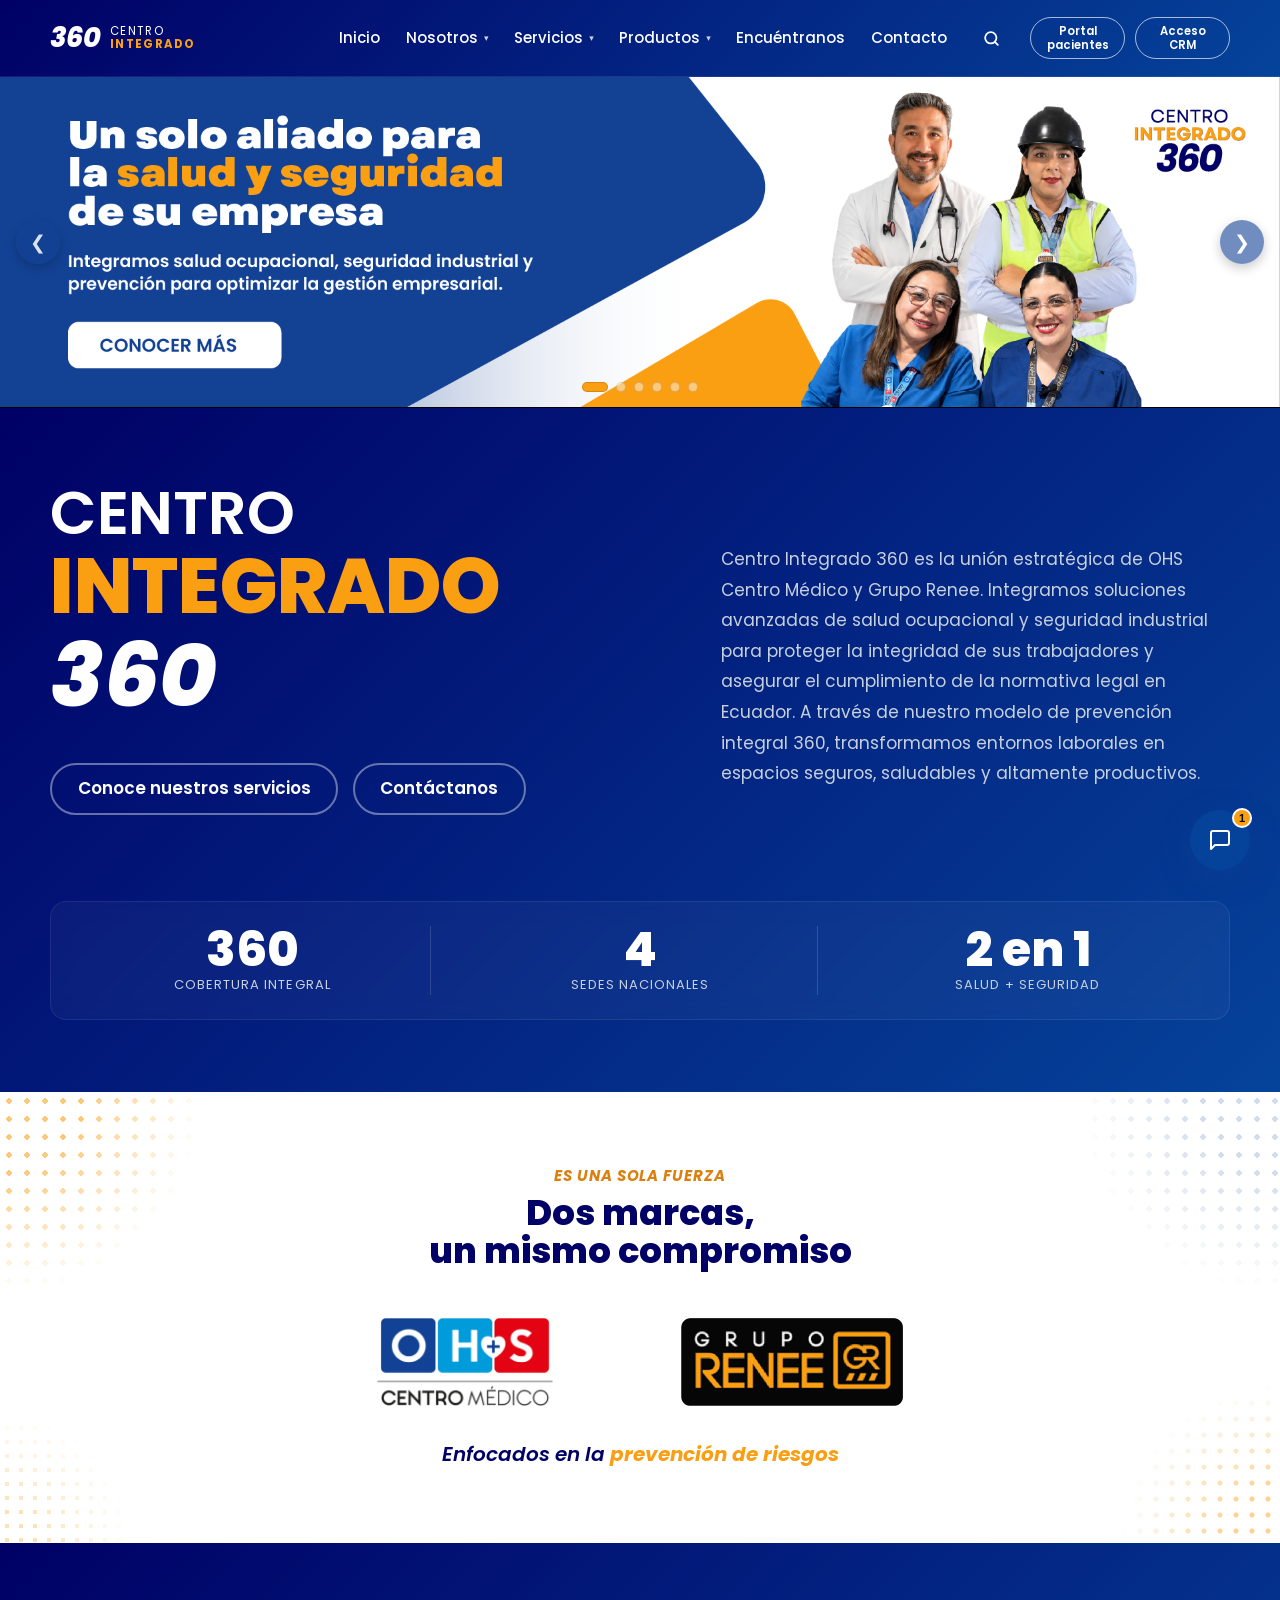
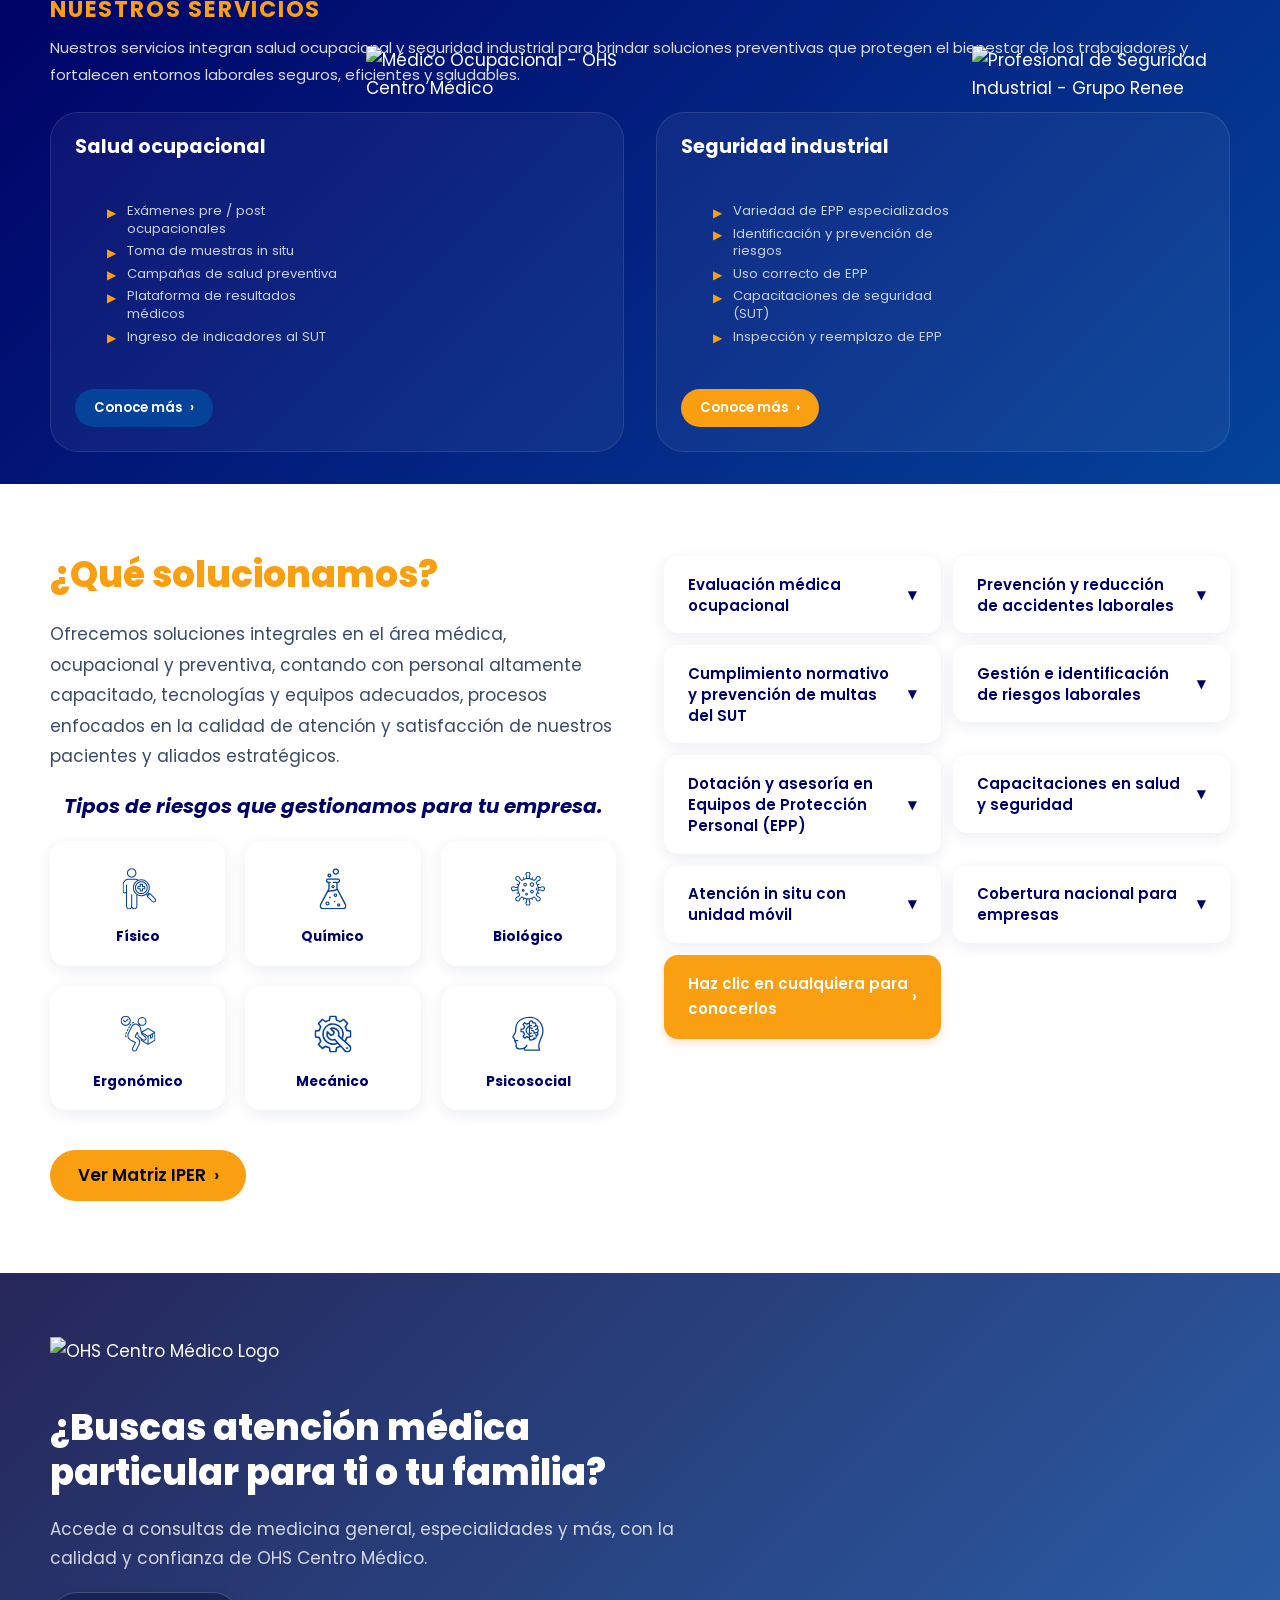
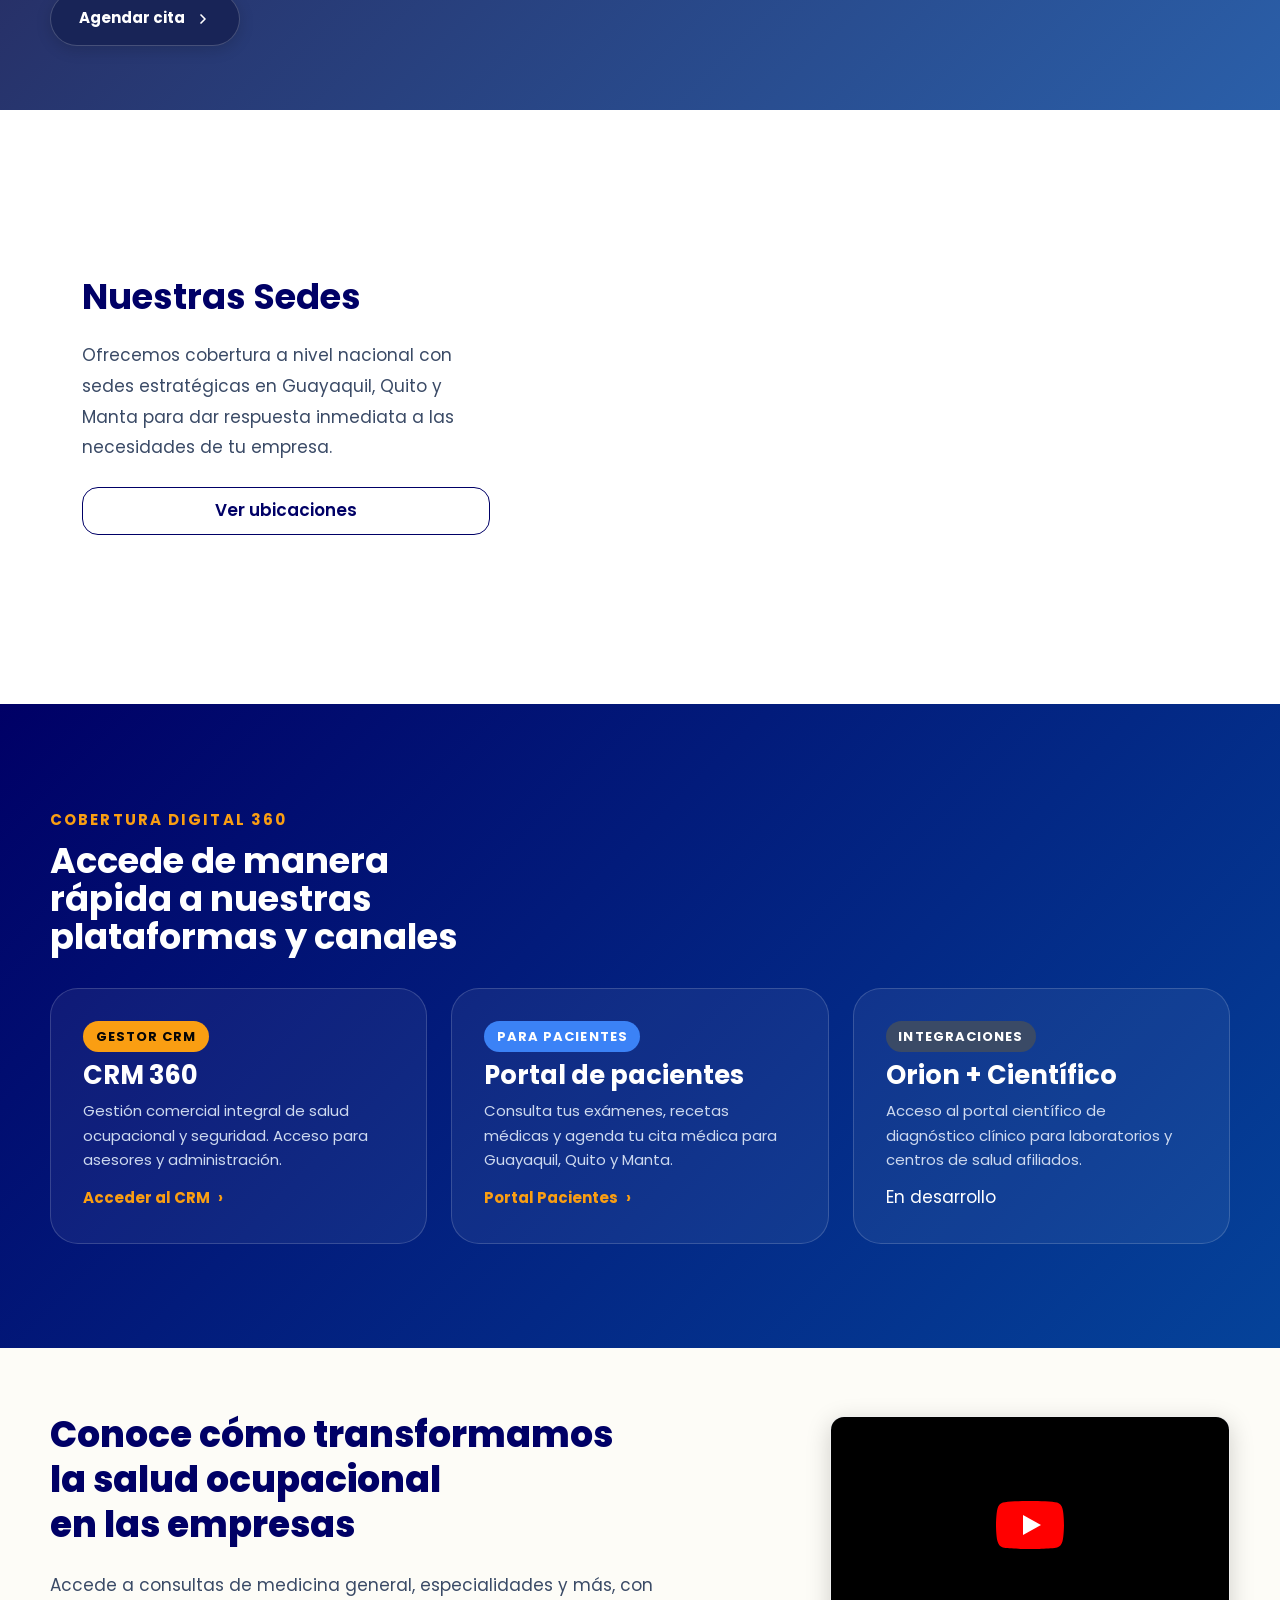
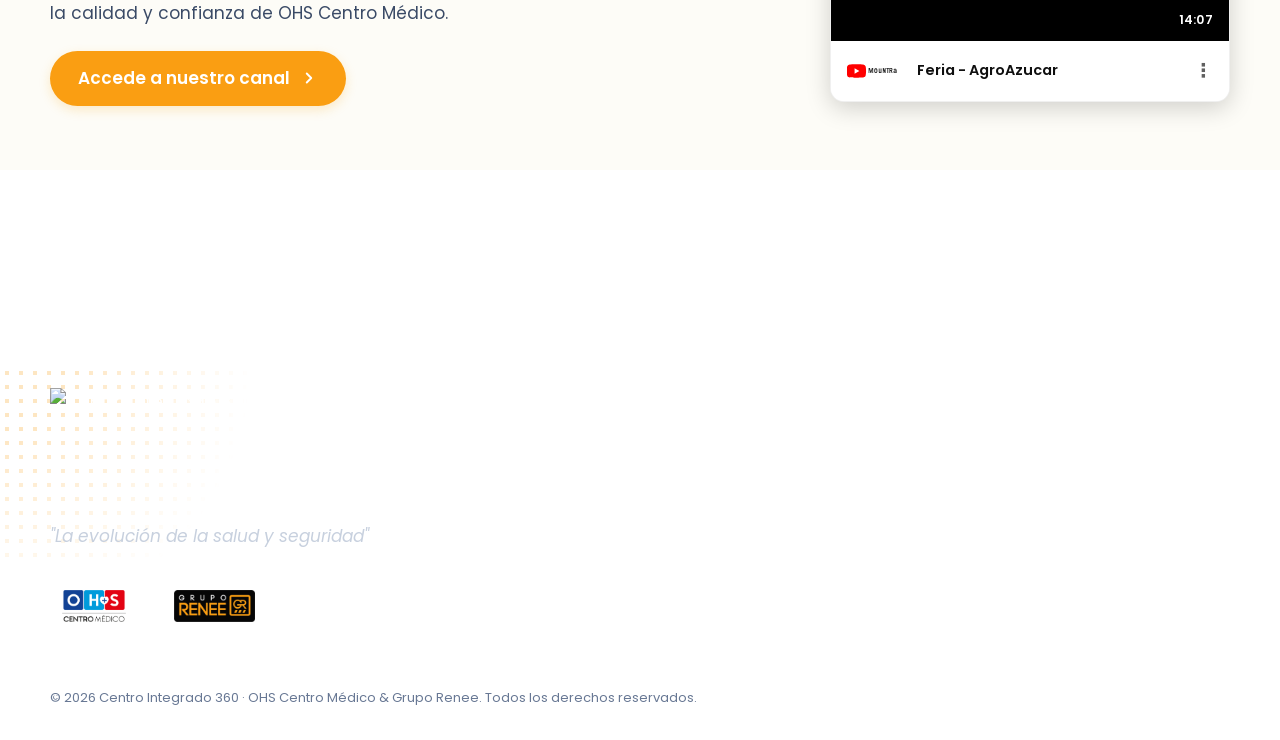
==== index.html @ 401935b3 "producto" ====
<!DOCTYPE html>
<html lang="es">

<head>
  <meta charset="UTF-8" />
  <meta name="viewport" content="width=device-width, initial-scale=1.0" />
  <title>Centro Integrado 360 | OHS Centro Médico + Grupo Renee</title>
  <meta name="description"
    content="Centro Integrado 360: la unión de OHS Centro Médico y Grupo Renee. Salud ocupacional y seguridad industrial bajo un solo modelo 360. Guayaquil, Quito y Manta." />
  <meta name="theme-color" content="#134295" />

  <meta property="og:title" content="Centro Integrado 360 | La evolución de la salud y seguridad" />
  <meta property="og:description"
    content="Salud ocupacional + seguridad industrial, 2 en 1. Convertimos riesgos en prevención." />
  <meta property="og:type" content="website" />

  <link rel="preconnect" href="https://fonts.googleapis.com" />
  <link rel="preconnect" href="https://fonts.gstatic.com" crossorigin />
  <link
    href="https://fonts.googleapis.com/css2?family=Poppins:ital,wght@0,400;0,500;0,600;0,700;0,800;1,800&display=swap"
    rel="stylesheet" />
  <link href="https://api.fontshare.com/v2/css?f[]=garet@400,500,700&display=swap" rel="stylesheet" />

  <link rel="stylesheet" href="assets/css/styles.css" />
  <link rel="stylesheet" href="assets/css/styles-responsive.css" />
  <link rel="stylesheet" href="assets/css/header.css" />
  <link rel="stylesheet" href="assets/css/styles-home.css" />
</head>

<body>
  <a class="skip-link" href="#main">Saltar al contenido</a>

  <header class="site-header" id="top">
    <div class="container header-inner">
      <a href="#top" class="brand" aria-label="Centro Integrado 360 - inicio">
        <span class="brand-360">360</span>
        <span class="brand-text">Centro <strong>Integrado</strong></span>
      </a>

      <nav class="main-nav" id="mainNav" aria-label="Navegación principal">

        <div class="nav-item-dropdown">
          <a href="#top" class="dropdown-trigger">Inicio</a>
          <div class="dropdown-menu">
            <a href="#top">Inicio</a>
            <a href="#nosotros">¿Quiénes somos?</a>
            <a href="encuentranos.html">Nuestras sedes</a>
          </div>
        </div>

        <div class="nav-item-dropdown">
          <a href="nosotros.html" class="dropdown-trigger">Nosotros <span class="arrow-down">▾</span></a>
          <div class="dropdown-menu">
            <a href="nosotros.html#quienes">¿Quiénes somos?</a>
            <a href="nosotros.html#mvv">Misión y Visión</a>
            <a href="nosotros.html#porque">¿Por qué elegirnos?</a>
          </div>
        </div>

        <div class="nav-item-dropdown">
          <a href="servicios.html" class="dropdown-trigger">Servicios <span class="arrow-down">▾</span></a>
          <div class="dropdown-menu">
            <a href="servicios.html#ocupacional">Salud Ocupacional</a>
            <a href="servicios.html#industrial">Seguridad Industrial</a>
            <a href="particulares.html">Particular</a>
          </div>
        </div>

        <div class="nav-item-dropdown">
          <a href="productos.html" class="dropdown-trigger">Productos <span class="arrow-down">▾</span></a>
          <div class="dropdown-menu">
            <a href="productos.html">Catálogo EPP</a>
          </div>
        </div>

        <a href="encuentranos.html" class="dropdown-trigger">Encuéntranos</a>

        <div class="nav-item-dropdown">
          <a href="contacto.html" class="dropdown-trigger">Contacto</a>
          <div class="dropdown-menu">
            <a href="contacto.html">Formulario de Contacto</a>
            <a href="#contacto">Canales de WhatsApp</a>
          </div>
        </div>

        <button class="search-trigger-btn" id="searchTriggerBtn" aria-label="Buscar en el sitio">
          <svg width="17" height="17" viewBox="0 0 24 24" fill="none" stroke="currentColor" stroke-width="2.5"
            stroke-linecap="round" stroke-linejoin="round">
            <circle cx="11" cy="11" r="8"></circle>
            <line x1="21" y1="21" x2="16.65" y2="16.65"></line>
          </svg>
        </button>

      </nav>

      <div class="header-cta">
        <a href="#ecosistema" class="btn btn-ghost btn-sm">Portal pacientes</a>
        <a href="#ecosistema" class="btn btn-primary btn-sm">Acceso CRM</a>
      </div>

      <button class="nav-toggle" id="navToggle" aria-label="Abrir menú" aria-expanded="false" aria-controls="mainNav">
        <span></span><span></span><span></span>
      </button>
    </div>
  </header>

  <main id="main">

    <!-- ===================== HOME BANNER (CARRUSEL SLIDER) ===================== -->
    <section class="home-banner" aria-label="Banner principal">
      <div class="slider-wrapper" id="homeSlider">
        <div class="slider-track" id="sliderTrack">
          <!-- Banner 1: Contacto -->
          <div class="slide">
            <a href="contacto.html" aria-label="Ir a Contacto">
              <img src="assets/img/Homepage/banner1.png" alt="Centro Integrado 360 - Contacto" />
            </a>
          </div>
          <div class="slide">
            <a href="nosotros.html#riesgos" aria-label="Ir a Nosotros - Riesgos">
              <img src="assets/img/Homepage/banner6.png" alt="Centro Integrado 360 - Nosotros" />
            </a>
          </div>
          <div class="slide">
            <a href="productos.html" aria-label="Ir al catálogo de EPP">
              <img src="assets/img/Homepage/banner3.png" alt="Centro Integrado 360 - Catálogo EPP" />
            </a>
          </div>
          <div class="slide">
            <a href="encuentranos.html" aria-label="Ir a Encuéntranos">
              <img src="assets/img/Homepage/banner2.png" alt="Centro Integrado 360 - Encuéntranos" />
            </a>
          </div>


          <div class="slide">
            <a href="servicios.html#movil" aria-label="Ir a Nos acercamos hasta">
              <img src="assets/img/Homepage/banners4.jpeg" alt="Centro Integrado 360 - Unidad Móvil">
            </a>
          </div>
          <!-- Banner 5: Particulares -->
          <div class="slide">
            <a href="particulares.html" aria-label="Ir a Servicios Particulares">
              <img src="assets/img/Homepage/banner5.png" alt="Centro Integrado 360 - Particulares" />
            </a>
          </div>

        </div>

        <button class="slider-btn prev-btn" id="prevSlideBtn" aria-label="Anterior">&#10094;</button>
        <button class="slider-btn next-btn" id="nextSlideBtn" aria-label="Siguiente">&#10095;</button>
        <div class="slider-dots" id="sliderDots">
          <span class="dot active" data-index="0"></span>
          <span class="dot" data-index="1"></span>
          <span class="dot" data-index="2"></span>
          <span class="dot" data-index="3"></span>
          <span class="dot" data-index="4"></span>
        </div>
      </div>
    </section>

    <!-- ===================== HERO ===================== -->
    <section class="hero" aria-labelledby="hero-title">
      <div class="container hero-inner">
        <div class="hero-main-row">
          <div class="hero-brand-block">
            <h1 id="hero-title" class="display">
              <span class="d-line1">CENTRO</span>
              <span class="d-line2">INTEGRADO</span>
              <span class="d-line3">360</span>
            </h1>
            <div class="hero-actions">
              <a href="servicios.html" class="btn btn-outline-white">Conoce nuestros servicios</a>
              <a href="contacto.html" class="btn btn-outline-white">Contáctanos</a>
            </div>
          </div>

          <div class="hero-desc-block">
            <p>
              Centro Integrado 360 es la unión estratégica de OHS Centro Médico y Grupo Renee. Integramos soluciones
              avanzadas de salud ocupacional y seguridad industrial para proteger la integridad de sus trabajadores y
              asegurar el cumplimiento de la normativa legal en Ecuador. A través de nuestro modelo de prevención
              integral 360, transformamos entornos laborales en espacios seguros, saludables y altamente productivos.
            </p>
          </div>
        </div>

        <ul class="hero-stats" aria-label="Indicadores clave">
          <li>
            <span class="stat-num">360</span>
            <span class="stat-label">COBERTURA INTEGRAL</span>
          </li>
          <li>
            <span class="stat-num">4</span>
            <span class="stat-label">SEDES NACIONALES</span>
          </li>
          <li>
            <span class="stat-num">2 en 1</span>
            <span class="stat-label">SALUD + SEGURIDAD</span>
          </li>
        </ul>
      </div>
    </section>

    <!-- ===================== UNA SOLA FUERZA / NOSOTROS ===================== -->
    <section class="section fuerza" id="nosotros" aria-labelledby="fuerza-title">
      <div class="fuerza-halftone" aria-hidden="true">
        <div class="fuerza-halftone-tl"></div>
        <div class="fuerza-halftone-tr"></div>
        <div class="fuerza-halftone-bl"></div>
        <div class="fuerza-halftone-br"></div>
      </div>
      <div class="fuerza-inner">
        <p class="section-kicker">ES UNA SOLA FUERZA</p>
        <h2 id="fuerza-title" class="section-title">Dos marcas,<br>un mismo compromiso</h2>

        <div class="fuerza-logos-wrap">
          <img class="brand-logo-img" src="assets/img/logo-ohs.png" alt="OHS Centro Médico" />
          <span class="fuerza-x"></span>
          <img class="brand-logo-img" src="assets/img/logo-renee.png" alt="Grupo Renee" />
        </div>

        <p class="fuerza-foot">Enfocados en la <span>prevención de riesgos</span></p>
      </div>
    </section>

    <!-- ===================== SERVICIOS ===================== -->
    <section class="section servicios" id="servicios" aria-labelledby="serv-title">
      <div class="container">
        <p class="section-kicker">NUESTROS SERVICIOS</p>
        <p class="serv-lead-desc">
          Nuestros servicios integran salud ocupacional y seguridad industrial para brindar soluciones preventivas que
          protegen el bienestar de los trabajadores y fortalecen entornos laborales seguros, eficientes y saludables.
        </p>

        <div class="serv-grid">
          <article class="serv-card serv-card--salud">
            <div class="serv-card-content">
              <h3>Salud ocupacional</h3>
              <ul>
                <li>Exámenes pre / post ocupacionales</li>
                <li>Toma de muestras in situ</li>
                <li>Campañas de salud preventiva</li>
                <li>Plataforma de resultados médicos</li>
                <li>Ingreso de indicadores al SUT</li>
              </ul>
              <a href="servicios.html#ocupacional" class="btn-services-blue">Conoce más <span>›</span></a>
            </div>
            <div class="serv-card-media">
              <img src="assets/img/Homepage/doctor1.PNG" alt="Médico Ocupacional - OHS Centro Médico" />
            </div>
          </article>

          <article class="serv-card serv-card--seguridad">
            <div class="serv-card-content">
              <h3>Seguridad industrial</h3>
              <ul>
                <li>Variedad de EPP especializados</li>
                <li>Identificación y prevención de riesgos</li>
                <li>Uso correcto de EPP</li>
                <li>Capacitaciones de seguridad (SUT)</li>
                <li>Inspección y reemplazo de EPP</li>
              </ul>
              <a href="servicios.html#industrial" class="btn-services-orange">Conoce más <span>›</span></a>
            </div>
            <div class="serv-card-media">
              <img src="assets/img/Homepage/seguridad1.PNG" alt="Profesional de Seguridad Industrial - Grupo Renee" />
            </div>
          </article>
        </div>
      </div>
    </section>

    <!-- ===================== ¿QUÉ SOLUCIONAMOS? ===================== -->
    <section class="section solucionamos-nueva" id="solucionamos">
      <div class="container solucionamos-grid">
        <div class="sol-left">
          <h2 class="sol-title">¿Qué solucionamos?</h2>
          <p class="sol-desc">
            Ofrecemos soluciones integrales en el área médica, ocupacional y preventiva, contando con personal altamente
            capacitado, tecnologías y equipos adecuados, procesos enfocados en la calidad de atención y satisfacción de
            nuestros pacientes y aliados estratégicos.
          </p>

          <h3 class="sol-subtitle">Tipos de riesgos que gestionamos para tu empresa.</h3>

          <div class="risks-grid">

            <div class="risk-item">
              <div class="risk-icon-wrap">
                <img src="assets/img/Iconos/riesgos/fisico.svg" alt="Riesgo Físico" />
              </div>
              <span>Físico</span>
            </div>

            <div class="risk-item">
              <div class="risk-icon-wrap">
                <img src="assets/img/Iconos/riesgos/quimico.svg" alt="Riesgo Químico" />
              </div>
              <span>Químico</span>
            </div>

            <div class="risk-item">
              <div class="risk-icon-wrap">
                <img src="assets/img/Iconos/riesgos/biologico.svg" alt="Riesgo Biológico" />
              </div>
              <span>Biológico</span>
            </div>

            <div class="risk-item">
              <div class="risk-icon-wrap">
                <img src="assets/img/Iconos/riesgos/ergonomico.svg" alt="Riesgo Ergonómico" />
              </div>
              <span>Ergonómico</span>
            </div>

            <div class="risk-item">
              <div class="risk-icon-wrap">
                <img src="assets/img/Iconos/riesgos/mecanico.svg" alt="Riesgo Mecánico" />
              </div>
              <span>Mecánico</span>
            </div>

            <div class="risk-item">
              <div class="risk-icon-wrap">
                <img src="assets/img/Iconos/riesgos/psicosocial.svg" alt="Riesgo Psicosocial" />
              </div>
              <span>Psicosocial</span>
            </div>

          </div>

          <a href="nosotros.html#riesgos" class="btn btn-sol-cta">Ver Matriz IPER <span>›</span></a>
        </div>

        <div class="sol-right-col">
          <div class="sol-list-items">
            <div class="sol-list-card sol-accordion-card" role="button" aria-expanded="false" tabindex="0">
              <div class="sol-card-header">
                <span class="sol-card-title">Evaluación médica ocupacional</span>
                <span class="sol-card-arrow">▼</span>
              </div>
              <div class="sol-card-body">
                <p>Realizamos exámenes ocupacionales de ingreso, periódicos y de salida para monitorear el estado de
                  salud de los colaboradores y garantizar su aptitud para el trabajo.</p>
              </div>
            </div>

            <div class="sol-list-card sol-accordion-card" role="button" aria-expanded="false" tabindex="0">
              <div class="sol-card-header">
                <span class="sol-card-title">Prevención y reducción de accidentes laborales</span>
                <span class="sol-card-arrow">▼</span>
              </div>
              <div class="sol-card-body">
                <p>Implementamos acciones preventivas orientadas a minimizar riesgos, fortalecer la seguridad y proteger
                  la integridad de los trabajadores.</p>
              </div>
            </div>

            <div class="sol-list-card sol-accordion-card" role="button" aria-expanded="false" tabindex="0">
              <div class="sol-card-header">
                <span class="sol-card-title">Cumplimiento normativo y prevención de multas del SUT</span>
                <span class="sol-card-arrow">▼</span>
              </div>
              <div class="sol-card-body">
                <p>Brindamos asesoría especializada para que las empresas cumplan con la normativa vigente en salud y
                  seguridad ocupacional, evitando sanciones y observaciones.</p>
              </div>
            </div>

            <div class="sol-list-card sol-accordion-card" role="button" aria-expanded="false" tabindex="0">
              <div class="sol-card-header">
                <span class="sol-card-title">Gestión e identificación de riesgos laborales</span>
                <span class="sol-card-arrow">▼</span>
              </div>
              <div class="sol-card-body">
                <p>Identificamos, evaluamos y controlamos los tipos de riesgos presentes en cada puesto de trabajo
                  mediante herramientas técnicas como la matriz IPER.</p>
              </div>
            </div>

            <div class="sol-list-card sol-accordion-card" role="button" aria-expanded="false" tabindex="0">
              <div class="sol-card-header">
                <span class="sol-card-title">Dotación y asesoría en Equipos de Protección Personal (EPP)</span>
                <span class="sol-card-arrow">▼</span>
              </div>
              <div class="sol-card-body">
                <p>Ofrecemos soluciones en EPP adecuadas a cada actividad laboral, garantizando la protección de los
                  colaboradores frente a riesgos específicos.</p>
              </div>
            </div>

            <div class="sol-list-card sol-accordion-card" role="button" aria-expanded="false" tabindex="0">
              <div class="sol-card-header">
                <span class="sol-card-title">Capacitaciones en salud y seguridad</span>
                <span class="sol-card-arrow">▼</span>
              </div>
              <div class="sol-card-body">
                <p>Desarrollamos programas de formación para fortalecer la cultura preventiva y promover prácticas
                  seguras dentro de la organización.</p>
              </div>
            </div>

            <div class="sol-list-card sol-accordion-card" role="button" aria-expanded="false" tabindex="0">
              <div class="sol-card-header">
                <span class="sol-card-title">Atención in situ con unidad móvil</span>
                <span class="sol-card-arrow">▼</span>
              </div>
              <div class="sol-card-body">
                <p>Llevamos nuestros servicios directamente a las instalaciones de la empresa, optimizando tiempos y
                  facilitando la atención del personal.</p>
              </div>
            </div>

            <div class="sol-list-card sol-accordion-card" role="button" aria-expanded="false" tabindex="0">
              <div class="sol-card-header">
                <span class="sol-card-title">Cobertura nacional para empresas</span>
                <span class="sol-card-arrow">▼</span>
              </div>
              <div class="sol-card-body">
                <p>Atendemos organizaciones en todo el país, ofreciendo soluciones integrales adaptadas a las
                  necesidades de cada sector productivo.</p>
              </div>
            </div>

            <div class="sol-list-card sol-list-card--orange">
              <span>Haz clic en cualquiera para conocerlos</span>
              <span>›</span>
            </div>
          </div>
        </div>
      </div>
    </section>

    <!-- ===================== ACCESO A PARTICULARES ===================== -->
    <section class="particulares-banner" aria-labelledby="part-banner-title">
      <div class="container part-banner-inner">
        <div class="part-banner-content">
          <img src="assets/img/Iconos/logos/ohs blanco logo.svg" alt="OHS Centro Médico Logo"
            class="part-banner-logo" />
          <h2 id="part-banner-title" class="part-banner-title">¿Buscas atención médica particular para ti o tu familia?
          </h2>
          <p class="part-banner-desc">Accede a consultas de medicina general, especialidades y más, con la calidad y
            confianza de OHS Centro Médico.</p>
          <a href="particulares.html" class="btn-banner-blue">
            Agendar cita
            <svg width="16" height="16" viewBox="0 0 24 24" fill="none" stroke="currentColor" stroke-width="2.5"
              stroke-linecap="round" stroke-linejoin="round" aria-hidden="true" style="margin-left: 2px;">
              <polyline points="9 18 15 12 9 6"></polyline>
            </svg>
          </a>
        </div>
      </div>
    </section>

    <!-- ===================== MAPA / COBERTURA ===================== -->
    <section class="section mapa-cobertura-section">
      <div class="container mapa-cobertura-grid">
        <div class="mapa-info-block">
          <h3>Nuestras Sedes</h3>
          <p>Ofrecemos cobertura a nivel nacional con sedes estratégicas en Guayaquil, Quito y Manta para dar respuesta
            inmediata a las necesidades de tu empresa.</p>
          <a href="encuentranos.html" class="btn btn-outline-blue">Ver ubicaciones</a>
        </div>
        <div class="mapa-img-block">
          <iframe title="Ubicación de Centro Integrado 360"
            src="https://www.google.com/maps/embed?pb=!1m18!1m12!1m3!1d3665.126092267453!2d-79.9127372!3d-2.1564749000000005!2m3!1f0!2f0!3f0!3m2!1i1024!2i768!4f13.1!3m3!1m2!1s0x902d6d8410427c7f%3A0x44c7a66f5cdab74e!2sOHS%20CENTRO%20MEDICO!5e1!3m2!1ses-419!2sec!4v1781410771295!5m2!1ses-419!2sec"
            style="border:0;" allowfullscreen="" loading="lazy" referrerpolicy="no-referrer-when-downgrade">
          </iframe>
        </div>
      </div>
    </section>

    <!-- ===================== ECOSISTEMA DIGITAL ===================== -->
    <section class="section ecosistema" id="ecosistema" aria-labelledby="eco-title">
      <div class="container">
        <p class="section-kicker section-kicker--light">COBERTURA DIGITAL 360</p>
        <h2 id="eco-title" class="section-title section-title--light">Accede de manera rápida a nuestras plataformas y
          canales</h2>

        <div class="eco-grid">
          <div class="eco-card">
            <span class="eco-badge eco-badge--crm">GESTOR CRM</span>
            <h3>CRM 360</h3>
            <p>Gestión comercial integral de salud ocupacional y seguridad. Acceso para asesores y administración.</p>
            <a href="#" class="eco-link-btn">Acceder al CRM <span>›</span></a>
          </div>

          <div class="eco-card">
            <span class="eco-badge eco-badge--pacientes">PARA PACIENTES</span>
            <h3>Portal de pacientes</h3>
            <p>Consulta tus exámenes, recetas médicas y agenda tu cita médica para Guayaquil, Quito y Manta.</p>
            <a href="particulares.html" class="eco-link-btn">Portal Pacientes <span>›</span></a>
          </div>

          <div class="eco-card eco-card--disabled">
            <span class="eco-badge eco-badge--integraciones">INTEGRACIONES</span>
            <h3>Orion + Científico</h3>
            <p>Acceso al portal científico de diagnóstico clínico para laboratorios y centros de salud afiliados.</p>
            <span class="eco-link-muted">En desarrollo</span>
          </div>
        </div>
      </div>
    </section>

    <!-- ===================== CANAL YOUTUBE ===================== -->
    <section class="section yt-section" aria-labelledby="yt-section-title">
      <div class="container yt-grid">
        <div class="yt-content">
          <h2 id="yt-section-title">Conoce cómo transformamos la salud ocupacional en las empresas</h2>
          <p>Accede a consultas de medicina general, especialidades y más, con la calidad y confianza de OHS Centro
            Médico.</p>
          <a href="https://www.youtube.com/@CentroMedico_OHS/featured" target="_blank" rel="noopener"
            class="yt-btn-canal">
            Accede a nuestro canal
            <svg width="18" height="18" viewBox="0 0 24 24" fill="none" stroke="currentColor" stroke-width="2.5"
              stroke-linecap="round" stroke-linejoin="round" aria-hidden="true" style="margin-left: 2px;">
              <polyline points="9 18 15 12 9 6"></polyline>
            </svg>
          </a>
        </div>

        <div class="yt-card-wrapper">
          <a href="https://www.youtube.com/watch?v=h9grqFrW2kA" target="_blank" rel="noopener" class="yt-card"
            aria-label="Ver video Feria - AgroAzucar en YouTube">
            <div class="yt-thumb-container">
              <img src="https://img.youtube.com/vi/CKonDD2pwNw/maxresdefault.jpg"
                alt="Miniatura de video Feria - AgroAzucar" loading="lazy"
                onerror="this.src='https://img.youtube.com/vi/CKonDD2pwNw/hqdefault.jpg'" />
              <div class="yt-play-btn" aria-hidden="true">
                <svg viewBox="0 0 68 48" width="68" height="48">
                  <path
                    d="M66.52 7.74c-.78-2.93-2.49-5.41-5.42-6.19C55.79.13 34 0 34 0S12.21.13 6.9 1.55c-2.93.78-4.63 3.26-5.42 6.19C.06 13.05 0 24 0 24s.06 10.95 1.48 16.26c.78 2.93 2.49 5.41 5.42 6.19C12.21 47.87 34 48 34 48s21.79-.13 27.1-1.55c2.93-.78 4.64-3.26 5.42-6.19C67.94 34.95 68 24 68 24s-.06-10.95-1.48-16.26z"
                    fill="#FF0000" />
                  <path d="M45 24 27 14v20" fill="#fff" />
                </svg>
              </div>
              <span class="yt-duration">14:07</span>
            </div>
            <div class="yt-info">
              <div class="yt-info-left">
                <svg class="yt-logo-small" viewBox="0 0 90 20" width="60" height="14" aria-label="YouTube">
                  <path
                    d="M27.97 3.42C27.6 2.05 26.55 1 25.18.63 22.96 0 14.11 0 14.11 0S5.27 0 3.05.63C1.68 1 .63 2.05.26 3.42-.37 5.64-.37 10-.37 10s0 4.36.63 6.58c.37 1.37 1.42 2.41 2.79 2.78C5.27 20 14.11 20 14.11 20s8.85 0 11.07-.64c1.37-.37 2.42-1.41 2.79-2.78.63-2.22.63-6.58.63-6.58s0-4.36-.63-6.58zM11.37 14.29V5.71L18.57 10l-7.2 4.29z"
                    fill="#FF0000" />
                  <path
                    d="M33.5 12.82V7.35l1.66 5.47h1.17l1.64-5.47v5.47h1.27V5.52h-1.93l-1.47 4.9-1.47-4.9h-1.93v7.3H33.5zm9.72.12c1.47 0 2.38-.94 2.38-2.73V8.78c0-1.79-.91-2.73-2.38-2.73s-2.38.94-2.38 2.73v1.43c0 1.79.91 2.73 2.38 2.73zm0-1.08c-.64 0-.97-.41-.97-1.23V8.59c0-.82.33-1.23.97-1.23s.97.41.97 1.23v2.04c0 .82-.33 1.23-.97 1.23zm5.79 1.08c.64 0 1.09-.32 1.37-.78v.66h1.33V6.17h-1.33v4.7c0 .5-.27.8-.72.8s-.72-.3-.72-.8V6.17h-1.33v4.93c0 1.05.55 1.84 1.4 1.84zm5.81-.12V9.18l1.82 3.64h1.29V5.52h-1.27v3.6L55.02 5.52h-1.27v7.3h1.27zm6.97 0V6.6h1.46V5.52h-4.22V6.6h1.46v6.22h1.3zm3.06 0v-2.99h1.02l1.11 2.99h1.38l-1.24-3.27c.67-.31 1.06-.99 1.06-1.92 0-1.4-.8-2.11-2.21-2.11h-2.39v7.3h1.27zm0-4.06V6.6h1c.66 0 1 .31 1 .95v.16c0 .64-.34.95-1 .95h-1zm6.56 4.18c.86 0 1.44-.35 1.79-.87v.75h1.27V9.05c0-1.7-.79-2.52-2.31-2.52-1.42 0-2.23.73-2.3 1.97h1.27c.05-.57.36-.9.97-.9.63 0 .97.38.97 1.13v.35h-.87c-1.67 0-2.52.68-2.52 1.97 0 1.12.69 1.79 1.73 1.79zm.4-1.01c-.5 0-.83-.28-.83-.75 0-.55.36-.83 1.2-.83h.7v.77c0 .49-.44.81-1.07.81z"
                    fill="#282828" />
                </svg>
                <span class="yt-info-title">Feria - AgroAzucar</span>
              </div>
              <span class="yt-menu-icon" aria-hidden="true">⋮</span>
            </div>
          </a>
        </div>
      </div>
    </section>

  </main>

  <!-- ===================== REDES SOCIALES ===================== -->
  <section class="social-blue-section" aria-label="Redes sociales" id="contacto">
    <div class="container">
      <h2 class="social-title">Accede a nuestras redes sociales</h2>
      <div class="social-grid">
        <div class="social-col">
          <h3>@centromedico_ohs</h3>
          <div class="social-links">
            <a href="https://wa.me/593992602555" target="_blank" rel="noopener" aria-label="WhatsApp OHS">
              <svg viewBox="0 0 24 24" fill="currentColor">
                <path
                  d="M17.472 14.382c-.297-.149-1.758-.867-2.03-.967-.273-.099-.471-.148-.67.15-.197.297-.767.966-.94 1.164-.173.199-.347.223-.644.075-.297-.15-1.255-.463-2.39-1.475-.883-.788-1.48-1.761-1.653-2.059-.173-.297-.018-.458.13-.606.134-.133.298-.347.446-.52.149-.174.198-.298.298-.497.099-.198.05-.371-.025-.52-.075-.149-.669-1.612-.916-2.207-.242-.579-.487-.5-.669-.51-.173-.008-.371-.01-.57-.01-.198 0-.52.074-.792.372-.272.297-1.04 1.016-1.04 2.479 0 1.462 1.065 2.875 1.213 3.074.149.198 2.096 3.2 5.077 4.487.709.306 1.262.489 1.694.625.712.227 1.36.195 1.871.118.571-.085 1.758-.719 2.006-1.413.248-.694.248-1.289.173-1.413-.074-.124-.272-.198-.57-.347m-5.421 7.403h-.004a9.87 9.87 0 01-5.031-1.378l-.361-.214-3.741.982.998-3.648-.235-.374a9.86 9.86 0 01-1.51-5.26c.001-5.45 4.436-9.884 9.888-9.884 2.64 0 5.122 1.03 6.988 2.898a9.825 9.825 0 012.893 6.994c-.003 5.45-4.437 9.884-9.885 9.884m8.413-18.297A11.815 11.815 0 0012.05 0C5.495 0 .16 5.335.157 11.892c0 2.096.547 4.142 1.588 5.945L.057 24l6.305-1.654a11.882 11.882 0 005.683 1.448h.005c6.554 0 11.89-5.335 11.893-11.893a11.821 11.821 0 00-3.48-8.413z" />
              </svg>
            </a>
            <a href="https://www.facebook.com/share/1KiGc3uQm6/" target="_blank" rel="noopener"
              aria-label="Facebook OHS">
              <svg viewBox="0 0 24 24" fill="currentColor">
                <path
                  d="M22 12c0-5.52-4.48-10-10-10S2 6.48 2 12c0 4.84 3.44 8.87 8 9.8V15H8v-3h2V9.5C10 7.57 11.57 6 13.5 6H16v3h-2c-.55 0-1 .45-1 1v2h3v3h-3v6.95c4.56-.93 8-4.96 8-9.75z" />
              </svg>
            </a>
            <a href="https://www.instagram.com/centromedico_ohs" target="_blank" rel="noopener"
              aria-label="Instagram OHS">
              <svg viewBox="0 0 24 24" fill="none" stroke="currentColor" stroke-width="2" stroke-linecap="round"
                stroke-linejoin="round">
                <rect x="2" y="2" width="20" height="20" rx="5" ry="5"></rect>
                <path d="M16 11.37A4 4 0 1 1 12.63 8 4 4 0 0 1 16 11.37z"></path>
                <line x1="17.5" y1="6.5" x2="17.51" y2="6.5"></line>
              </svg>
            </a>
            <a href="https://www.linkedin.com/in/centro-m%C3%A9dico-ohs-45673b123/" target="_blank" rel="noopener"
              aria-label="LinkedIn OHS">
              <svg viewBox="0 0 24 24" fill="currentColor">
                <path
                  d="M19 0h-14c-2.761 0-5 2.239-5 5v14c0 2.761 2.239 5 5 5h14c2.762 0 5-2.239 5-5v-14c0-2.761-2.238-5-5-5zm-11 19h-3v-11h3v11zm-1.5-12.268c-.966 0-1.75-.779-1.75-1.75s.784-1.75 1.75-1.75 1.75.779 1.75 1.75-.784 1.75-1.75 1.75zm13.5 12.268h-3v-5.604c0-3.368-4-3.113-4 0v5.604h-3v-11h3v1.765c1.396-2.586 7-2.777 7 2.476v6.759z" />
              </svg>
            </a>
            <a href="https://www.youtube.com/@CentroMedico_OHS/featured" target="_blank" rel="noopener"
              aria-label="YouTube OHS">
              <svg viewBox="0 0 24 24" fill="currentColor">
                <path
                  d="M23.498 6.163a3.003 3.003 0 0 0-2.11-2.108C19.53 3.5 12 3.5 12 3.5s-7.53 0-9.388.555A3.003 3.003 0 0 0 .502 6.163C0 8.07 0 12 0 12s0 3.93.502 5.837a3.003 3.003 0 0 0 2.11 2.108C4.47 20.5 12 20.5 12 20.5s7.53 0 9.388-.555a3.003 3.003 0 0 0 2.11-2.108C24 15.93 24 12 24 12s0-3.93-.502-5.837zM9.545 15.568V8.432L15.818 12l-6.273 3.568z" />
              </svg>
            </a>
          </div>
        </div>
        <div class="social-col">
          <h3>@grupo_renee</h3>
          <div class="social-links">
            <a href="https://wa.me/593999856207" target="_blank" rel="noopener" aria-label="WhatsApp Grupo Renee">
              <svg viewBox="0 0 24 24" fill="currentColor">
                <path
                  d="M17.472 14.382c-.297-.149-1.758-.867-2.03-.967-.273-.099-.471-.148-.67.15-.197.297-.767.966-.94 1.164-.173.199-.347.223-.644.075-.297-.15-1.255-.463-2.39-1.475-.883-.788-1.48-1.761-1.653-2.059-.173-.297-.018-.458.13-.606.134-.133.298-.347.446-.52.149-.174.198-.298.298-.497.099-.198.05-.371-.025-.52-.075-.149-.669-1.612-.916-2.207-.242-.579-.487-.5-.669-.51-.173-.008-.371-.01-.57-.01-.198 0-.52.074-.792.372-.272.297-1.04 1.016-1.04 2.479 0 1.462 1.065 2.875 1.213 3.074.149.198 2.096 3.2 5.077 4.487.709.306 1.262.489 1.694.625.712.227 1.36.195 1.871.118.571-.085 1.758-.719 2.006-1.413.248-.694.248-1.289.173-1.413-.074-.124-.272-.198-.57-.347m-5.421 7.403h-.004a9.87 9.87 0 01-5.031-1.378l-.361-.214-3.741.982.998-3.648-.235-.374a9.86 9.86 0 01-1.51-5.26c.001-5.45 4.436-9.884 9.888-9.884 2.64 0 5.122 1.03 6.988 2.898a9.825 9.825 0 012.893 6.994c-.003 5.45-4.437 9.884-9.885 9.884m8.413-18.297A11.815 11.815 0 0012.05 0C5.495 0 .16 5.335.157 11.892c0 2.096.547 4.142 1.588 5.945L.057 24l6.305-1.654a11.882 11.882 0 005.683 1.448h.005c6.554 0 11.89-5.335 11.893-11.893a11.821 11.821 0 00-3.48-8.413z" />
              </svg>
            </a>
            <a href="https://www.facebook.com/share/14eQuZJYQS2/" target="_blank" rel="noopener"
              aria-label="Facebook Grupo Renee">
              <svg viewBox="0 0 24 24" fill="currentColor">
                <path
                  d="M22 12c0-5.52-4.48-10-10-10S2 6.48 2 12c0 4.84 3.44 8.87 8 9.8V15H8v-3h2V9.5C10 7.57 11.57 6 13.5 6H16v3h-2c-.55 0-1 .45-1 1v2h3v3h-3v6.95c4.56-.93 8-4.96 8-9.75z" />
              </svg>
            </a>
            <a href="https://www.instagram.com/grupo_renee" target="_blank" rel="noopener"
              aria-label="Instagram Grupo Renee">
              <svg viewBox="0 0 24 24" fill="none" stroke="currentColor" stroke-width="2" stroke-linecap="round"
                stroke-linejoin="round">
                <rect x="2" y="2" width="20" height="20" rx="5" ry="5"></rect>
                <path d="M16 11.37A4 4 0 1 1 12.63 8 4 4 0 0 1 16 11.37z"></path>
                <line x1="17.5" y1="6.5" x2="17.51" y2="6.5"></line>
              </svg>
            </a>
            <a href="https://www.linkedin.com/in/grupo-renee/" target="_blank" rel="noopener"
              aria-label="LinkedIn Grupo Renee">
              <svg viewBox="0 0 24 24" fill="currentColor">
                <path
                  d="M19 0h-14c-2.761 0-5 2.239-5 5v14c0 2.761 2.239 5 5 5h14c2.762 0 5-2.239 5-5v-14c0-2.761-2.238-5-5-5zm-11 19h-3v-11h3v11zm-1.5-12.268c-.966 0-1.75-.779-1.75-1.75s.784-1.75 1.75-1.75 1.75.779 1.75 1.75-.784 1.75-1.75 1.75zm13.5 12.268h-3v-5.604c0-3.368-4-3.113-4 0v5.604h-3v-11h3v1.765c1.396-2.586 7-2.777 7 2.476v6.759z" />
              </svg>
            </a>
            <a href="https://www.youtube.com/@grureneesas.a.1385" target="_blank" rel="noopener"
              aria-label="YouTube Grupo Renee">
              <svg viewBox="0 0 24 24" fill="currentColor">
                <path
                  d="M23.498 6.163a3.003 3.003 0 0 0-2.11-2.108C19.53 3.5 12 3.5 12 3.5s-7.53 0-9.388.555A3.003 3.003 0 0 0 .502 6.163C0 8.07 0 12 0 12s0 3.93.502 5.837a3.003 3.003 0 0 0 2.11 2.108C4.47 20.5 12 20.5 12 20.5s7.53 0 9.388-.555a3.003 3.003 0 0 0 2.11-2.108C24 15.93 24 12 24 12s0-3.93-.502-5.837zM9.545 15.568V8.432L15.818 12l-6.273 3.568z" />
              </svg>
            </a>
          </div>
        </div>
      </div>
    </div>
  </section>

  <!-- ===================== FOOTER ===================== -->
  <footer class="site-footer">
    <div class="footer-dots" aria-hidden="true"></div>
    <div class="container footer-inner">
      <div class="footer-brand">
        <img src="assets/img/Iconos/logos/centro integrado blanco.svg" alt="Centro Integrado 360"
          class="footer-logo-main" loading="lazy" />
        <p class="footer-claim">"La evolución de la salud y seguridad"</p>
      </div>
      <div class="footer-logos">
        <img src="assets/img/logo-ohs.png" alt="OHS Centro Médico" loading="lazy" />
        <img src="assets/img/logo-renee.png" alt="Grupo Renee" loading="lazy" />
      </div>
      <p class="footer-legal">© <span id="year"></span> Centro Integrado 360 · OHS Centro Médico &amp; Grupo Renee.
        Todos los derechos reservados.</p>
    </div>
  </footer>

  <div class="faq-chatbox" id="faqChatbox">
    <button class="chatbox-trigger" id="chatboxTrigger" aria-label="Abrir chat de preguntas frecuentes"
      aria-expanded="false" aria-controls="chatboxWindow">
      <span class="chatbox-trigger-badge" id="chatboxBadge">1</span>
      <svg class="icon-chat" width="24" height="24" viewBox="0 0 24 24" fill="none" stroke="currentColor"
        stroke-width="2" stroke-linecap="round" stroke-linejoin="round">
        <path d="M21 15a2 2 0 0 1-2 2H7l-4 4V5a2 2 0 0 1 2-2h14a2 2 0 0 1 2 2z"></path>
      </svg>
      <svg class="icon-close" width="24" height="24" viewBox="0 0 24 24" fill="none" stroke="currentColor"
        stroke-width="2" stroke-linecap="round" stroke-linejoin="round" style="display: none;">
        <line x1="18" y1="6" x2="6" y2="18"></line>
        <line x1="6" y1="6" x2="18" y2="18"></line>
      </svg>
    </button>

    <div class="chatbox-tooltip" id="chatboxTooltip">
      <p>¿Tienes preguntas? ¡Chatea con nosotros!</p>
      <button class="tooltip-close" id="tooltipClose" aria-label="Cerrar sugerencia">✕</button>
    </div>

    <div class="chatbox-window" id="chatboxWindow" aria-hidden="true">
      <div class="chatbox-header">
        <div class="chatbox-header-info">
          <div class="chatbox-avatar">
            <span class="avatar-360">360</span>
            <span class="status-indicator"></span>
          </div>
          <div>
            <h3 class="chatbox-title">Asistente 360</h3>
            <p class="chatbox-subtitle">En línea • Respuestas al instante</p>
          </div>
        </div>
        <button class="chatbox-close-btn" id="chatboxCloseBtn" aria-label="Minimizar chat">
          <svg width="20" height="20" viewBox="0 0 24 24" fill="none" stroke="currentColor" stroke-width="2"
            stroke-linecap="round" stroke-linejoin="round">
            <line x1="18" y1="6" x2="6" y2="18"></line>
            <line x1="6" y1="6" x2="18" y2="18"></line>
          </svg>
        </button>
      </div>

      <div class="chatbox-messages" id="chatboxMessages"></div>

      <div class="chatbox-quick-replies" id="chatboxQuickReplies">
        <button class="quick-reply-btn" data-question="servicios">¿Qué servicios ofrecen?</button>
        <button class="quick-reply-btn" data-question="sucursales">¿Dónde están ubicados?</button>
        <button class="quick-reply-btn" data-question="horarios">¿Cuáles son los horarios?</button>
        <button class="quick-reply-btn" data-question="contacto">WhatsApp de contacto</button>
        <button class="quick-reply-btn" data-question="movil">Unidad médica móvil</button>
        <button class="quick-reply-btn" data-question="resultados">Resultados médicos</button>
      </div>

      <form class="chatbox-input-area" id="chatboxInputForm">
        <input type="text" id="chatboxInput" placeholder="Escribe tu pregunta aquí..." autocomplete="off"
          aria-label="Escribe tu pregunta">
        <button type="submit" class="chatbox-send-btn" aria-label="Enviar pregunta">
          <svg width="20" height="20" viewBox="0 0 24 24" fill="none" stroke="currentColor" stroke-width="2"
            stroke-linecap="round" stroke-linejoin="round">
            <line x1="22" y1="2" x2="11" y2="13"></line>
            <polygon points="22 2 15 22 11 13 2 9 22 2"></polygon>
          </svg>
        </button>
      </form>
    </div>
  </div>

  <script src="assets/js/main.js"></script>
</body>

</html>
---- assets/css/styles.css ----
/* =========================================================
   CENTRO INTEGRADO 360 — Sistema de diseño
   Línea gráfica oficial: OHS Centro Médico + Grupo Renee
   ========================================================= */

:root {
  /* Colores de marca (línea gráfica oficial) */
  --azul: #05439a;
  --azul-900: #000066;
  --azul-700: #05275d;
  --azul-050: #eaf0fb;
  --naranja: #fa9e12;
  --naranja-600: #d9800e;
  --negro: #060606;
  --blanco: #ffffff;
  --degradado-azul: linear-gradient(135deg, #000066 0%, #05439a 100%);

  /* Neutros tintados hacia el azul de marca */
  --gris-900: #14233f;
  --gris-700: #3a4a66;
  --gris-500: #687894;
  --gris-300: #c7d0de;
  --gris-100: #eef2f8;
  --gris-050: #f6f8fc;

  /* Tipografía */
  --font-display: "Garet", "Poppins", system-ui, sans-serif;
  --font-body: "Poppins", system-ui, -apple-system, sans-serif;

  /* Escala tipográfica */
  --fs-xs: 0.8125rem;
  --fs-sm: 0.9375rem;
  --fs-base: 1.0625rem;
  --fs-lg: 1.25rem;
  --fs-xl: 1.6rem;
  --fs-2xl: 2.2rem;
  --fs-3xl: 3rem;
  --fs-4xl: clamp(2.8rem, 7vw, 5.5rem);

  /* Espaciado */
  --sp-1: 0.5rem;
  --sp-2: 1rem;
  --sp-3: 1.5rem;
  --sp-4: 2rem;
  --sp-5: 3rem;
  --sp-6: 4.5rem;
  --sp-7: 6.5rem;

  --radius: 16px;
  --radius-lg: 28px;
  --radius-pill: 999px;

  --shadow-sm: 0 4px 16px rgba(12, 44, 102, 0.08);
  --shadow-md: 0 14px 40px rgba(12, 44, 102, 0.14);
  --shadow-lg: 0 28px 70px rgba(12, 44, 102, 0.22);

  --header-h: 76px;
  --maxw: 1180px;
  --ease: cubic-bezier(0.22, 1, 0.36, 1);
}

/* ---------------- Reset ---------------- */
*,
*::before,
*::after {
  box-sizing: border-box;
}

html {
  scroll-behavior: smooth;
  scroll-padding-top: calc(var(--header-h) + 12px);
  -webkit-text-size-adjust: 100%;
  overflow-x: clip;
}

body {
  margin: 0;
  font-family: var(--font-body);
  font-size: var(--fs-base);
  line-height: 1.65;
  color: var(--gris-900);
  background: var(--blanco);
  -webkit-font-smoothing: antialiased;
  overflow-x: hidden;
  width: 100%;
  max-width: 100%;
}

img {
  max-width: 100%;
  height: auto;
  display: block;
}

a {
  color: inherit;
  text-decoration: none;
}

ul {
  margin: 0;
  padding: 0;
  list-style: none;
}

h1,
h2,
h3,
h4 {
  font-family: var(--font-display);
  line-height: 1.08;
  margin: 0;
  text-wrap: balance;
}

strong {
  font-weight: 700;
}

.container {
  width: min(100% - 2.5rem, var(--maxw));
  margin-inline: auto;
}

/* Skip link accesible */
.skip-link {
  position: absolute;
  left: 50%;
  top: 0;
  transform: translate(-50%, -120%);
  background: var(--azul);
  color: var(--blanco);
  font-weight: 600;
  padding: .7rem 1.2rem;
  border-radius: 0 0 12px 12px;
  z-index: 200;
  transition: transform .2s var(--ease);
}

.skip-link:focus-visible {
  transform: translate(-50%, 0);
  outline: 3px solid var(--naranja);
  outline-offset: 2px;
}

/* ---------------- Motivo de puntos (halftone) ---------------- */
.hero-dots,
.riesgos-dots,
.footer-dots {
  position: absolute;
  background-image: radial-gradient(currentColor 22%, transparent 23%);
  background-size: 14px 14px;
  pointer-events: none;
}

/* ---------------- Botones ---------------- */
.btn {
  --bg: var(--azul);
  --fg: var(--blanco);
  display: inline-flex;
  align-items: center;
  justify-content: center;
  gap: .5rem;
  font-family: var(--font-body);
  font-weight: 600;
  font-size: var(--fs-base);
  line-height: 1;
  padding: .95rem 1.6rem;
  border-radius: var(--radius-pill);
  border: 2px solid transparent;
  background: var(--bg);
  color: var(--fg);
  cursor: pointer;
  transition: transform .25s var(--ease), box-shadow .25s var(--ease), background .2s;
  min-height: 48px;
  touch-action: manipulation;
}

.btn:hover {
  transform: translateY(-2px);
  box-shadow: var(--shadow-md);
}

.btn:focus-visible {
  outline: 3px solid var(--naranja);
  outline-offset: 3px;
}

.btn-sm {
  padding: .65rem 1.15rem;
  font-size: var(--fs-sm);
  min-height: 42px;
}

.btn-primary {
  --bg: var(--naranja);
  --fg: var(--negro);
}

.btn-outline {
  --bg: transparent;
  --fg: var(--azul);
  border-color: var(--azul);
}

.btn-outline:hover {
  background: var(--azul);
  color: var(--blanco);
}

.btn-ghost {
  --bg: transparent;
  --fg: var(--azul);
}

.btn-ghost:hover {
  background: var(--azul-050);
}

/* ---------------- Header ---------------- */
.site-header {
  position: sticky;
  top: 0;
  z-index: 100;
  background: var(--degradado-azul);
  backdrop-filter: blur(10px);
  border-bottom: 1px solid rgba(255, 255, 255, 0.1);
}

.header-inner {
  display: flex;
  align-items: center;
  gap: var(--sp-3);
  height: var(--header-h);
}

.brand {
  display: flex;
  align-items: center;
  gap: .6rem;
  margin-right: auto;
}

.brand-360 {
  font-family: var(--font-display);
  font-weight: 800;
  font-style: italic;
  font-size: 1.7rem;
  color: var(--blanco);
  letter-spacing: -.02em;
  line-height: 1;
}

.brand-text {
  display: block;
  font-size: 0.72rem;
  line-height: 1.1;
  color: var(--blanco);
  text-transform: uppercase;
  letter-spacing: .12em;
}

.brand-text strong {
  display: block;
  color: var(--naranja);
  font-weight: 700;
}

.main-nav {
  display: flex;
  align-items: center;
  gap: 1.6rem;
}

.main-nav a {
  font-size: var(--fs-sm);
  font-weight: 500;
  color: var(--blanco);
  padding: .4rem 0;
  position: relative;
}

.main-nav a::after {
  content: "";
  position: absolute;
  left: 0;
  bottom: -2px;
  height: 3px;
  width: 0;
  background: var(--naranja);
  border-radius: 3px;
  transition: width .25s var(--ease);
}

.main-nav a:hover,
.main-nav a:focus-visible {
  color: var(--naranja);
}

.main-nav a:hover::after,
.main-nav a:focus-visible::after {
  width: 100%;
}

/* --- Dropdown Nav Items --- */
.nav-item-dropdown {
  position: relative;
  display: flex;
  align-items: center;
}

.dropdown-trigger {
  display: flex;
  align-items: center;
  gap: 6px;
  cursor: pointer;
  white-space: nowrap;
}

.dropdown-trigger .arrow-down {
  font-size: 9px;
  transition: transform 0.2s var(--ease);
  opacity: 0.8;
  color: var(--blanco);
}

.nav-item-dropdown:hover .arrow-down {
  transform: rotate(180deg);
}

.dropdown-menu {
  position: absolute;
  top: calc(100% + 14px);
  left: 50%;
  transform: translateX(-50%);
  background: var(--blanco);
  border: 1px solid var(--gris-100);
  border-radius: 12px;
  box-shadow: 0 8px 30px rgba(19, 66, 149, .12);
  padding: 8px 0;
  min-width: 200px;
  opacity: 0;
  visibility: hidden;
  transform: translateX(-50%) translateY(-6px);
  transition: opacity 0.2s var(--ease), transform 0.2s var(--ease), visibility 0.2s;
  z-index: 200;
}

.dropdown-menu::before {
  content: "";
  position: absolute;
  top: -6px;
  left: 50%;
  transform: translateX(-50%);
  border-left: 6px solid transparent;
  border-right: 6px solid transparent;
  border-bottom: 6px solid var(--blanco);
}

.nav-item-dropdown:hover .dropdown-menu,
.nav-item-dropdown:focus-within .dropdown-menu {
  opacity: 1;
  visibility: visible;
  transform: translateX(-50%) translateY(0);
}

.dropdown-menu a {
  display: block;
  padding: 9px 20px;
  font-size: 13.5px;
  font-weight: 500;
  color: var(--gris-700);
  transition: background 0.15s, color 0.15s;
  border-radius: 0;
}

.dropdown-menu a::after {
  display: none;
}

.dropdown-menu a:hover {
  background: var(--azul-050, #f0f5ff);
  color: var(--azul);
}

/* --- Search Button in Nav --- */
.search-trigger-btn {
  display: flex;
  align-items: center;
  justify-content: center;
  background: none;
  border: none;
  cursor: pointer;
  color: var(--blanco);
  padding: 6px;
  border-radius: 8px;
  transition: background 0.2s, color 0.2s;
  margin-left: 4px;
}

.search-trigger-btn:hover {
  background: rgba(255, 255, 255, 0.1);
  color: var(--naranja);
}

.header-cta {
  display: flex;
  gap: .6rem;
  align-items: center;
}

.site-header .header-cta .btn {
  border: 1px solid rgba(255, 255, 255, 0.65);
  background: transparent;
  color: var(--blanco);
  font-size: 0.72rem;
  font-weight: 600;
  text-align: center;
  padding: 0.35rem 0.8rem;
  border-radius: 50px;
  line-height: 1.25;
  display: inline-flex;
  align-items: center;
  justify-content: center;
  min-height: unset;
  transition: background 0.2s, border-color 0.2s, color 0.2s, transform 0.2s;
  width: 95px;
  max-width: 95px;
  flex-shrink: 0;
}

.site-header .header-cta .btn:hover {
  background: rgba(255, 255, 255, 0.1);
  border-color: var(--blanco);
  color: var(--naranja);
  transform: translateY(-2px);
  box-shadow: none;
}

.nav-toggle {
  display: none;
  flex-direction: column;
  gap: 5px;
  background: none;
  border: 0;
  cursor: pointer;
  padding: 10px;
}

.nav-toggle span {
  width: 26px;
  height: 3px;
  background: var(--blanco);
  border-radius: 3px;
  transition: transform .3s var(--ease), opacity .3s var(--ease);
}

.nav-toggle[aria-expanded="true"] span:nth-child(1) {
  transform: translateY(8px) rotate(45deg);
}

.nav-toggle[aria-expanded="true"] span:nth-child(2) {
  opacity: 0;
}

.nav-toggle[aria-expanded="true"] span:nth-child(3) {
  transform: translateY(-8px) rotate(-45deg);
}

/* ---------------- Secciones base ---------------- */
.section {
  padding: var(--sp-7) 0;
  position: relative;
}

.section-kicker {
  font-family: var(--font-display);
  font-weight: 700;
  color: var(--naranja-600);
  text-transform: uppercase;
  letter-spacing: .14em;
  font-size: var(--fs-sm);
  margin: 0 0 .6rem;
}

.section-kicker--light {
  color: var(--naranja);
}

.section-title {
  font-size: var(--fs-2xl);
  color: var(--azul-900);
  max-width: 22ch;
  margin-bottom: var(--sp-4);
  font-weight: 700;
}

.section-title--light {
  color: var(--blanco);
}

/* ---------------- Hero ---------------- */
.hero {
  padding: var(--sp-6) 0 var(--sp-7);
  position: relative;
  overflow: hidden;
}

.hero-dots--tl {
  color: var(--naranja);
  opacity: .5;
  width: 260px;
  height: 260px;
  top: 24px;
  right: 0;
  -webkit-mask-image: radial-gradient(circle at top right, #000 30%, transparent 72%);
  mask-image: radial-gradient(circle at top right, #000 30%, transparent 72%);
}

.hero-grid {
  display: grid;
  grid-template-columns: 1.05fr .95fr;
  gap: var(--sp-5);
  align-items: center;
}

.eyebrow {
  font-weight: 600;
  color: var(--azul);
  letter-spacing: .04em;
  margin: 0 0 1rem;
  text-transform: uppercase;
  font-size: var(--fs-sm);
}

.display {
  margin: 0 0 1rem;
  display: flex;
  flex-direction: column;
  letter-spacing: -.01em;
}

.display .d-line1 {
  font-size: clamp(2.2rem, 5vw, 3.6rem);
  font-weight: 600;
  color: var(--azul-900);
}

.display .d-line2 {
  font-size: clamp(2.6rem, 6.2vw, 4.6rem);
  font-weight: 800;
  color: var(--naranja);
}

.display .d-line3 {
  font-size: var(--fs-4xl);
  font-weight: 800;
  font-style: italic;
  color: var(--azul-900);
}

.hero-tagline {
  font-style: italic;
  font-weight: 600;
  color: var(--azul);
  font-size: var(--fs-lg);
  margin: 0 0 1.2rem;
}

.hero-lead {
  color: var(--gris-700);
  max-width: 52ch;
  margin: 0 0 1.8rem;
}

.hero-actions {
  display: flex;
  flex-wrap: wrap;
  gap: .9rem;
  margin-bottom: 2.4rem;
}

.hero-stats {
  display: flex;
  gap: var(--sp-4);
  flex-wrap: wrap;
}

.hero-stats li {
  display: flex;
  flex-direction: column;
}

.stat-num {
  font-family: var(--font-display);
  font-weight: 800;
  font-size: var(--fs-xl);
  color: var(--azul);
  line-height: 1;
}

.stat-label {
  font-size: var(--fs-xs);
  color: var(--gris-500);
  text-transform: uppercase;
  letter-spacing: .08em;
}

.hero-figure {
  position: relative;
  margin: 0;
}

.hero-figure img {
  border-radius: var(--radius-lg);
  box-shadow: var(--shadow-lg);
  width: 100%;
  object-fit: cover;
  aspect-ratio: 16/11;
}

.hero-badge {
  position: absolute;
  left: -18px;
  bottom: -22px;
  background: var(--azul);
  color: var(--blanco);
  padding: 1rem 1.4rem;
  border-radius: var(--radius);
  font-family: var(--font-display);
  font-size: var(--fs-base);
  line-height: 1.25;
  box-shadow: var(--shadow-md);
}

.hero-badge strong {
  color: var(--naranja);
}

/* ---------------- Una sola fuerza (index.html) ---------------- */
.fuerza {
  background: var(--gris-050);
}

.fuerza .section-kicker,
.fuerza .section-title {
  text-align: center;
  margin-inline: auto;
}

.fuerza-grid {
  display: grid;
  grid-template-columns: 1fr auto 1fr;
  align-items: stretch;
  gap: var(--sp-3);
  margin-top: var(--sp-3);
}

.brand-card {
  background: var(--blanco);
  border-radius: var(--radius-lg);
  padding: var(--sp-4);
  text-align: center;
  box-shadow: var(--shadow-sm);
  border-top: 6px solid var(--azul);
  display: flex;
  flex-direction: column;
  align-items: center;
  gap: .6rem;
}

.brand-card--renee {
  border-top-color: var(--naranja);
}

.brand-logo {
  height: 64px;
  width: auto;
  object-fit: contain;
  margin-bottom: .4rem;
}

.brand-card h3 {
  font-size: var(--fs-xl);
  color: var(--azul-900);
}

.brand-card--renee h3 {
  color: var(--naranja-600);
}

.brand-card p {
  color: var(--gris-700);
  margin: 0;
  max-width: 34ch;
}

.fuerza-x {
  align-self: center;
  font-size: 2.4rem;
  font-weight: 800;
  color: var(--azul-900);
  font-family: var(--font-display);
}

.fuerza-foot {
  text-align: center;
  font-style: italic;
  font-size: var(--fs-lg);
  color: var(--azul);
  margin: var(--sp-4) 0 0;
}

.fuerza-foot strong {
  color: var(--naranja-600);
}

.mv-grid {
  display: grid;
  grid-template-columns: 1fr 1fr;
  gap: var(--sp-3);
  margin-top: var(--sp-5);
}

.mv-card {
  background: var(--blanco);
  border-radius: var(--radius);
  padding: var(--sp-4);
  box-shadow: var(--shadow-sm);
}

.mv-card h4 {
  font-size: var(--fs-xl);
  color: var(--naranja-600);
  margin-bottom: .6rem;
}

.mv-card p {
  color: var(--gris-700);
  margin: 0;
}

.valores {
  display: flex;
  flex-wrap: wrap;
  justify-content: center;
  gap: .7rem;
  margin-top: var(--sp-4);
}

.valores li {
  background: var(--azul-050);
  color: var(--azul);
  font-weight: 600;
  padding: .5rem 1.1rem;
  border-radius: var(--radius-pill);
  font-size: var(--fs-sm);
}

/* ---------------- Nosotros ¿Quiénes somos? (nosotros.html — clases usadas en styles.css también) ---------------- */
.nosotros {
  background: var(--gris-050);
}


/* Grid: texto izquierda | foto derecha */
.quienes-grid {
  display: grid;
  grid-template-columns: 1fr 1fr;
  gap: var(--sp-5);
  align-items: center;
  margin-bottom: var(--sp-6);
}

.quienes-copy {
  display: flex;
  flex-direction: column;
  gap: 1rem;
}

.quienes-lead {
  font-size: var(--fs-lg);
  color: var(--gris-700);
  margin: 0;
  line-height: 1.7;
}

.quienes-sub {
  font-size: var(--fs-base);
  color: var(--gris-500);
  margin: 0;
  line-height: 1.7;
}

.quienes-logos {
  display: flex;
  align-items: center;
  gap: 1.2rem;
  flex-wrap: wrap;
  padding-top: .5rem;
}

.quienes-logos img {
  height: 44px;
  width: auto;
  object-fit: contain;
}

.quienes-x {
  font-size: 1.4rem;
  font-weight: 800;
  color: var(--azul-900);
  font-family: var(--font-display);
}

.quienes-media {
  margin: 0;
  border-radius: var(--radius-lg);
  overflow: hidden;
  box-shadow: var(--shadow-lg);
  aspect-ratio: 4/3;
}

.quienes-media img {
  width: 100%;
  height: 100%;
  object-fit: cover;
  display: block;
}

/* Misión / Visión / Valores — 3 tarjetas en fila */
.mvv-grid {
  display: grid;
  grid-template-columns: repeat(3, 1fr);
  gap: var(--sp-3);
}

.mvv-card {
  background: var(--blanco);
  border-radius: var(--radius-lg);
  padding: var(--sp-4);
  box-shadow: var(--shadow-sm);
  border-top: 5px solid var(--azul);
  display: flex;
  flex-direction: column;
  gap: .7rem;
  transition: transform .25s var(--ease), box-shadow .25s var(--ease);
}

.mvv-card:hover {
  transform: translateY(-4px);
  box-shadow: var(--shadow-md);
}

.mvv-card--vision {
  border-top-color: var(--naranja);
}

.mvv-card--valores {
  border-top-color: #22c55e;
}

.mvv-icon {
  font-size: 2rem;
  width: 56px;
  height: 56px;
  border-radius: 16px;
  background: var(--azul-050);
  display: grid;
  place-items: center;
}

.mvv-card--vision .mvv-icon {
  background: rgba(254, 159, 18, .12);
}

.mvv-card--valores .mvv-icon {
  background: rgba(34, 197, 94, .1);
}

.mvv-card h3 {
  font-size: var(--fs-xl);
  color: var(--azul-900);
  margin: 0;
}

.mvv-card p {
  color: var(--gris-700);
  margin: 0;
  font-size: var(--fs-sm);
  line-height: 1.7;
}

.mvv-values-list {
  margin: 0;
  padding: 0;
  list-style: none;
  display: flex;
  flex-wrap: wrap;
  gap: .5rem;
}

.mvv-values-list li {
  background: var(--azul-050);
  color: var(--azul);
  font-weight: 600;
  font-size: var(--fs-xs);
  padding: .35rem .85rem;
  border-radius: var(--radius-pill);
}

/* ---------------- ¿Por qué elegirnos? — layout con figura central ---------------- */
.porque {
  background: var(--blanco);
}

.porque .section-title {
  max-width: 28ch;
}

.porque-subtitle {
  color: var(--gris-500);
  font-size: var(--fs-base);
  margin: -.8rem 0 var(--sp-5);
  max-width: 60ch;
}

/* Layout de 3 columnas: col-izq | figura | col-der */
.porque-layout {
  display: grid;
  grid-template-columns: 1fr auto 1fr;
  gap: var(--sp-4);
  align-items: center;
}

/* Figura central */
.porque-fig {
  margin: 0;
  position: relative;
  width: 260px;
  flex-shrink: 0;
}

.porque-fig img {
  width: 260px;
  height: 360px;
  object-fit: cover;
  object-position: center top;
  border-radius: var(--radius-lg);
  box-shadow: var(--shadow-lg);
  display: block;
}

.porque-fig-badge {
  position: absolute;
  bottom: -14px;
  left: 50%;
  transform: translateX(-50%);
  background: var(--naranja);
  color: var(--negro);
  font-family: var(--font-display);
  font-weight: 800;
  font-size: var(--fs-xl);
  padding: .5rem 1.4rem;
  border-radius: var(--radius-pill);
  box-shadow: var(--shadow-sm);
  white-space: nowrap;
}

/* Columnas de ventajas */
.porque-col {
  display: flex;
  flex-direction: column;
  gap: var(--sp-3);
}

/* Col izquierda: ítems 01→03 de abajo a arriba (se muestran 01 abajo, 03 arriba)
   En el boceto aparecen de arriba a abajo como 3→2→1, así que los ordenamos inversamente */
.porque-col--left {
  flex-direction: column-reverse;
}

/* Ítem de ventaja */
.ventaja-item {
  display: flex;
  align-items: flex-start;
  gap: 1rem;
  background: var(--gris-050);
  border-radius: var(--radius);
  padding: 1rem 1.2rem;
  border-left: 4px solid var(--azul);
  opacity: 0;
  transform: translateX(-24px);
  transition: opacity .5s ease var(--delay, 0s), transform .5s var(--ease) var(--delay, 0s);
}

.ventaja-item.is-visible {
  opacity: 1;
  transform: none;
}

.ventaja-item--right {
  border-left: none;
  border-right: 4px solid var(--naranja);
  transform: translateX(24px);
}

.ventaja-item--right.is-visible {
  transform: none;
}

/* Número estilizado */
.vi-num {
  font-family: var(--font-display);
  font-size: 1.6rem;
  font-weight: 800;
  color: var(--azul);
  line-height: 1;
  min-width: 2.2rem;
  opacity: .35;
}

.ventaja-item--right .vi-num {
  color: var(--naranja);
}

.vi-body h4 {
  font-size: var(--fs-base);
  font-weight: 700;
  color: var(--azul-900);
  margin: 0 0 .25rem;
}

.vi-body p {
  color: var(--gris-700);
  margin: 0;
  font-size: var(--fs-sm);
}

.vi-body--right {
  text-align: right;
}



/* ---------------- Qué solucionamos (Mind Map SVG Desplegable) ---------------- */
.solucionamos {
  background: var(--azul);
  color: var(--blanco);
  overflow: hidden;
}

.sol-header-block {
  text-align: center;
  margin-bottom: var(--sp-4);
}

.sol-subtitle {
  text-align: center;
  color: rgba(255, 255, 255, 0.65);
  font-size: var(--fs-sm);
  margin: -1rem 0 var(--sp-4);
  font-style: italic;
}

/* ---- Contenedor principal del mapa ---- */
.mindmap-wrap {
  position: relative;
  width: 100%;
  max-width: 1100px;
  margin: 0 auto;
}

/* SVG responsive */
.mindmap-full-svg {
  width: 100%;
  height: auto;
  display: block;
  overflow: visible;
}

/* ===== LÍNEAS DE CONEXIÓN ===== */
/* stroke-dasharray/offset son manejados por JS via setAttribute */
.mm-line {
  fill: none;
  stroke: rgba(255, 200, 80, 0.45);
  stroke-width: 2;
  stroke-linecap: square;
  stroke-linejoin: miter;
}

/* ===== NODO CENTRAL ===== */
.mm-center-g {
  opacity: 0;
  transform: scale(0.3);
  transform-origin: 550px 330px;
  transition: opacity 0.5s ease, transform 0.6s cubic-bezier(.34, 1.56, .64, 1);
}

.mindmap-wrap.mm-active .mm-center-g {
  opacity: 1;
  transform: scale(1);
}

.mm-center-circle {
  fill: var(--naranja);
  stroke: #c97a00;
  stroke-width: 4;
}

.mm-center-text {
  fill: var(--negro);
  font-family: var(--font-display);
  font-weight: 800;
  font-size: 22px;
  text-anchor: middle;
  dominant-baseline: middle;
  pointer-events: none;
}

.mm-center-text--sub {
  font-size: 16px;
  font-weight: 700;
}

/* Anillo de pulso */
.mm-pulse-ring {
  fill: none;
  stroke: rgba(254, 159, 18, 0.35);
  stroke-width: 3;
  animation: mmPulse 2.5s ease-out infinite;
}

@keyframes mmPulse {
  0% {
    r: 72;
    opacity: 0.8;
  }

  100% {
    r: 96;
    opacity: 0;
  }
}

/* ===== NODOS RAMA ===== */
.mm-branch {
  opacity: 0;
  transform: scale(0.4);
  transform-box: fill-box;
  transform-origin: center;
  transition: opacity 0.45s ease, transform 0.5s cubic-bezier(.34, 1.56, .64, 1);
  cursor: pointer;
}

.mindmap-wrap.mm-active .mm-branch {
  opacity: 1;
  transform: scale(1);
}

/* Rectángulo de cada nodo rama */
.mm-branch-rect {
  fill: url(#nodeGrad);
  stroke: rgba(255, 255, 255, 0.3);
  stroke-width: 1.5;
  transition: fill 0.25s ease, stroke 0.25s ease, filter 0.25s ease;
}

.mm-branch:hover .mm-branch-rect,
.mm-branch:focus .mm-branch-rect {
  fill: rgba(254, 159, 18, 0.25);
  stroke: rgba(254, 159, 18, 0.8);
  filter: drop-shadow(0 0 12px rgba(254, 159, 18, 0.5));
}

.mm-branch.mm-branch--active .mm-branch-rect {
  fill: url(#nodeActive);
  stroke: var(--naranja);
  filter: drop-shadow(0 0 16px rgba(254, 159, 18, 0.7));
}

/* Texto del nodo rama */
.mm-branch-text {
  fill: rgba(220, 230, 247, 0.95);
  font-family: var(--font-body);
  font-size: 14.5px;
  font-weight: 600;
  text-anchor: middle;
  dominant-baseline: middle;
  pointer-events: none;
  transition: fill 0.25s ease;
}

.mm-branch:hover .mm-branch-text,
.mm-branch:focus .mm-branch-text {
  fill: #ffffff;
}

.mm-branch.mm-branch--active .mm-branch-text {
  fill: #ffe5a0;
}

/* Punto de conexión (dot) en el extremo de cada nodo */
.mm-branch-dot {
  fill: rgba(254, 159, 18, 0.5);
  transition: fill 0.25s ease, r 0.25s ease;
}

.mm-branch:hover .mm-branch-dot,
.mm-branch.mm-branch--active .mm-branch-dot {
  fill: var(--naranja);
}

/* Cursor e indicador de clickeable */
.mm-branch:focus {
  outline: none;
}

.mm-branch:focus-visible .mm-branch-rect {
  stroke: #fff;
  stroke-width: 2.5;
}

/* ===== PANEL DE DETALLE DESPLEGABLE ===== */
.mm-detail-panel {
  position: absolute;
  top: 50%;
  left: 50%;
  transform: translate(-50%, -50%) scale(0.85);
  width: min(460px, 90%);
  background: rgba(255, 255, 255, 0.97);
  border-radius: var(--radius-lg);
  box-shadow: 0 20px 60px rgba(0, 0, 0, 0.35), 0 0 0 1px rgba(254, 159, 18, 0.3);
  padding: var(--sp-4) var(--sp-4) var(--sp-3);
  z-index: 20;
  opacity: 0;
  pointer-events: none;
  transition: opacity 0.35s var(--ease), transform 0.35s var(--ease);
  backdrop-filter: blur(8px);
}

.mm-detail-panel.mm-panel--open {
  opacity: 1;
  pointer-events: auto;
  transform: translate(-50%, -50%) scale(1);
}

.mm-panel-close {
  position: absolute;
  top: 12px;
  right: 14px;
  background: none;
  border: none;
  font-size: 18px;
  color: var(--gris-500);
  cursor: pointer;
  line-height: 1;
  padding: 4px 8px;
  border-radius: 8px;
  transition: color 0.2s, background 0.2s;
}

.mm-panel-close:hover {
  color: var(--gris-900);
  background: var(--gris-100);
}

.mm-panel-inner {
  color: var(--gris-900);
}

.mm-panel-icon {
  font-size: 2.2rem;
  margin-bottom: .5rem;
  display: block;
}

.mm-panel-title {
  font-family: var(--font-display);
  font-size: var(--fs-xl);
  font-weight: 800;
  color: var(--azul-900);
  margin: 0 0 .5rem;
}

.mm-panel-tag {
  display: inline-block;
  font-size: var(--fs-xs);
  font-weight: 700;
  text-transform: uppercase;
  letter-spacing: .1em;
  background: var(--azul-050);
  color: var(--azul);
  padding: .3rem .9rem;
  border-radius: var(--radius-pill);
  margin-bottom: .9rem;
}

.mm-panel-desc {
  font-size: var(--fs-sm);
  color: var(--gris-700);
  line-height: 1.7;
  margin: 0 0 1rem;
}

.mm-panel-solution {
  background: linear-gradient(135deg, var(--azul-050), #fff);
  border-left: 4px solid var(--naranja);
  padding: .8rem 1rem;
  border-radius: 0 var(--radius) var(--radius) 0;
  font-size: var(--fs-sm);
  color: var(--azul-900);
  font-weight: 500;
}

.mm-panel-solution strong {
  display: block;
  color: var(--naranja-600);
  font-size: var(--fs-xs);
  text-transform: uppercase;
  letter-spacing: .08em;
  margin-bottom: .25rem;
}

/* ===== VERSIÓN MÓVIL — Accordion ===== */
.mindmap-mobile-fallback {
  display: none;
}

.mmf-center {
  text-align: center;
  background: var(--naranja);
  color: var(--negro);
  font-weight: 800;
  font-size: 1.1rem;
  padding: 14px 24px;
  border-radius: 50px;
  display: inline-block;
  margin: 0 auto var(--sp-3);
  position: relative;
  left: 50%;
  transform: translateX(-50%);
}

.mmf-accordion {
  display: flex;
  flex-direction: column;
  gap: 8px;
}

.mmf-item {
  background: rgba(255, 255, 255, 0.08);
  border: 1px solid rgba(255, 255, 255, 0.2);
  border-radius: 14px;
  overflow: hidden;
  transition: background 0.2s;
}

.mmf-item[open] {
  background: rgba(254, 159, 18, 0.15);
  border-color: rgba(254, 159, 18, 0.4);
}

.mmf-item summary {
  padding: 14px 18px;
  font-size: var(--fs-sm);
  font-weight: 600;
  color: #dce6f7;
  cursor: pointer;
  list-style: none;
  display: flex;
  align-items: center;
  gap: 10px;
  user-select: none;
}

.mmf-item summary::-webkit-details-marker {
  display: none;
}

.mmf-item[open] summary {
  color: #ffe5a0;
  border-bottom: 1px solid rgba(255, 255, 255, 0.12);
}

.mmf-item summary::after {
  content: "▾";
  margin-left: auto;
  font-size: 12px;
  opacity: 0.7;
  transition: transform 0.2s;
}

.mmf-item[open] summary::after {
  transform: rotate(180deg);
}

.mmf-item p {
  margin: 0;
  padding: 12px 18px 14px;
  font-size: var(--fs-sm);
  color: rgba(220, 230, 247, 0.85);
  line-height: 1.6;
}





/* ---------------- Servicios ---------------- */
.serv-grid {
  display: grid;
  grid-template-columns: 1fr 1fr;
  gap: var(--sp-3);
}

.serv-card {
  border-radius: var(--radius-lg);
  overflow: hidden;
  box-shadow: var(--shadow-sm);
  background: var(--blanco);
  border: 1px solid var(--gris-100);
  display: flex;
  flex-direction: column;
}

.serv-head {
  position: relative;
}

.serv-head img {
  width: 100%;
  height: 230px;
  object-fit: cover;
  object-position: center 22%;
}

.serv-head h3 {
  position: absolute;
  left: 0;
  right: 0;
  bottom: 0;
  padding: 1.4rem;
  color: var(--blanco);
  font-size: var(--fs-xl);
  background: linear-gradient(to top, rgba(12, 44, 102, .92), rgba(12, 44, 102, 0));
}

.serv-card--seguridad .serv-head h3 {
  background: linear-gradient(to top, rgba(233, 140, 0, .94), rgba(233, 140, 0, 0));
  color: var(--negro);
}

.serv-card ul {
  padding: var(--sp-3) var(--sp-4) var(--sp-4);
  display: grid;
  gap: .7rem;
}

.serv-card li {
  position: relative;
  padding-left: 1.7rem;
  color: var(--gris-700);
}

.serv-card li::before {
  content: "▸";
  position: absolute;
  left: 0;
  color: var(--azul);
  font-weight: 700;
}

.serv-card--seguridad li::before {
  color: var(--naranja-600);
}

/* ---------------- Riesgos 360 (tabla) ---------------- */
.riesgos {
  background: var(--gris-050);
  overflow: hidden;
}

.riesgos-dots {
  color: var(--azul);
  opacity: .14;
  width: 240px;
  height: 320px;
  bottom: 0;
  right: 0;
  -webkit-mask-image: linear-gradient(to top left, #000, transparent 70%);
  mask-image: linear-gradient(to top left, #000, transparent 70%);
}

.table-wrap {
  overflow-x: auto;
  border-radius: var(--radius);
  box-shadow: var(--shadow-sm);
}

.riesgos-table {
  width: 100%;
  border-collapse: collapse;
  background: var(--blanco);
  min-width: 640px;
}

.riesgos-table th,
.riesgos-table td {
  padding: 1rem 1.2rem;
  text-align: left;
  vertical-align: top;
}

.riesgos-table thead th {
  color: var(--blanco);
  font-family: var(--font-display);
  font-size: var(--fs-sm);
  letter-spacing: .03em;
}

.th-riesgo {
  background: #d8232a;
}

.th-ohs {
  background: var(--azul);
}

.th-renee {
  background: var(--naranja);
  color: var(--negro) !important;
}

.riesgos-table tbody th {
  background: var(--azul-050);
  color: var(--azul-900);
  font-weight: 700;
  font-family: var(--font-body);
  width: 140px;
}

.riesgos-table tbody td {
  color: var(--gris-700);
  font-size: var(--fs-sm);
  border-bottom: 1px solid var(--gris-100);
}

.riesgos-table tbody tr:nth-child(even) td {
  background: var(--gris-050);
}

/* ---------------- Por qué elegirnos ---------------- */
.ventajas-grid {
  display: grid;
  grid-template-columns: repeat(3, 1fr);
  gap: var(--sp-3);
}

.ventaja {
  background: var(--blanco);
  border-radius: var(--radius);
  padding: var(--sp-4);
  box-shadow: var(--shadow-sm);
  border-left: 0;
}

.v-ic {
  display: inline-grid;
  place-items: center;
  width: 48px;
  height: 48px;
  border-radius: 14px;
  background: var(--azul);
  color: var(--blanco);
  font-family: var(--font-display);
  font-weight: 800;
  font-size: 1.4rem;
  margin-bottom: .8rem;
}

.ventaja:nth-child(even) .v-ic {
  background: var(--naranja);
  color: var(--negro);
}

.ventaja h4 {
  color: var(--azul-900);
  font-size: var(--fs-lg);
  margin-bottom: .3rem;
}

.ventaja p {
  color: var(--gris-500);
  margin: 0;
  font-size: var(--fs-sm);
}

.movil-grid {
  display: grid;
  grid-template-columns: 1fr 1fr;
  gap: var(--sp-4);
  align-items: center;
  margin-top: var(--sp-5);
}

.movil-fig {
  margin: 0;
}

.movil-fig img {
  border-radius: var(--radius-lg);
  box-shadow: var(--shadow-md);
  width: 100%;
  aspect-ratio: 3/2;
  object-fit: cover;
}

.movil-copy h3 {
  color: var(--azul-900);
  font-size: var(--fs-xl);
}

.movil-copy h3.mt {
  margin-top: 1.4rem;
}

.movil-copy p {
  color: var(--gris-700);
  margin: .4rem 0 0;
}

/* ---------------- Sucursales ---------------- */
.suc-grid {
  display: grid;
  grid-template-columns: repeat(4, 1fr);
  gap: var(--sp-3);
}

.suc-card {
  background: var(--blanco);
  border-radius: var(--radius);
  padding: var(--sp-4);
  box-shadow: var(--shadow-sm);
  border: 1px solid var(--gris-100);
}

.suc-card--matriz {
  background: var(--azul);
  color: var(--blanco);
  border: 0;
}

.suc-tag {
  display: inline-block;
  font-size: var(--fs-xs);
  text-transform: uppercase;
  letter-spacing: .1em;
  font-weight: 700;
  color: var(--naranja-600);
  margin-bottom: .6rem;
}

.suc-card--matriz .suc-tag {
  color: var(--naranja);
}

.suc-card h3 {
  font-size: var(--fs-lg);
  color: var(--azul-900);
  margin-bottom: .5rem;
}

.suc-card--matriz h3 {
  color: var(--blanco);
}

.suc-addr {
  color: var(--gris-700);
  font-size: var(--fs-sm);
  margin: 0;
}

.suc-card--matriz .suc-addr {
  color: #dce6f7;
}

.suc-hours {
  margin-top: 1rem;
  display: grid;
  gap: .4rem;
}

.suc-hours li {
  display: flex;
  justify-content: space-between;
  gap: 1rem;
  font-size: var(--fs-sm);
  border-top: 1px solid rgba(255, 255, 255, .2);
  padding-top: .4rem;
}

/* ---------------- Ecosistema digital ---------------- */
.ecosistema {
  background: var(--degradado-azul);
  color: var(--blanco);
}

.eco-grid {
  display: grid;
  grid-template-columns: repeat(3, 1fr);
  gap: var(--sp-3);
}

.eco-card {
  background: rgba(255, 255, 255, .06);
  border: 1px solid rgba(255, 255, 255, .16);
  border-radius: var(--radius-lg);
  padding: var(--sp-4);
  display: flex;
  flex-direction: column;
  gap: .6rem;
  transition: transform .25s var(--ease), background .25s var(--ease);
}

a.eco-card:hover {
  transform: translateY(-4px);
  background: rgba(255, 255, 255, .12);
}

.eco-badge {
  align-self: flex-start;
  font-size: var(--fs-xs);
  font-weight: 700;
  text-transform: uppercase;
  letter-spacing: .08em;
  background: rgba(255, 255, 255, .16);
  color: #dce6f7;
  padding: .3rem .8rem;
  border-radius: var(--radius-pill);
}

.eco-badge--on {
  background: var(--naranja);
  color: var(--negro);
}

.eco-card h3 {
  font-size: var(--fs-xl);
  color: var(--blanco);
}

.eco-card p {
  color: #cdd9ef;
  font-size: var(--fs-sm);
  margin: 0;
  flex: 1;
}

.eco-link {
  font-weight: 700;
  color: var(--naranja);
}

.eco-link--muted {
  color: #9fb3d6;
}

/* ---------------- Contacto ---------------- */
.contacto-grid {
  display: grid;
  grid-template-columns: 1fr 1fr;
  gap: var(--sp-3);
}

.con-card {
  border-radius: var(--radius-lg);
  padding: var(--sp-5);
  box-shadow: var(--shadow-sm);
  border: 1px solid var(--gris-100);
  background: var(--blanco);
}

.con-card--ohs {
  border-top: 6px solid var(--azul);
}

.con-card--renee {
  border-top: 6px solid var(--naranja);
}

.con-logo {
  height: 56px;
  width: auto;
  object-fit: contain;
  margin-bottom: 1rem;
}

.con-card h3 {
  color: var(--azul-900);
  font-size: var(--fs-xl);
  margin-bottom: 1rem;
}

.con-list {
  display: grid;
  gap: .7rem;
}

.con-list a {
  color: var(--gris-700);
  font-weight: 500;
  overflow-wrap: anywhere;
}

.con-list a:hover {
  color: var(--azul);
}

/* Foco visible consistente en enlaces interactivos */
.main-nav a:focus-visible,
a.eco-card:focus-visible,
.con-list a:focus-visible,
.brand:focus-visible {
  outline: 3px solid var(--naranja);
  outline-offset: 3px;
  border-radius: 4px;
}

/* =========================================================
   REDES SOCIALES SECTION (ROYAL BLUE - FLAT)
   ========================================================= */
.social-blue-section {
  background: var(--degradado-azul);
  background-attachment: fixed;
  color: var(--blanco);
  padding: 3.5rem 0;
  position: relative;
  border-bottom: 1px solid rgba(255, 255, 255, 0.05);
}

.social-title {
  text-align: center;
  font-size: 1.85rem;
  font-weight: 700;
  margin-bottom: 2rem;
  color: var(--blanco);
  font-family: var(--font-display);
}

.social-grid {
  display: flex;
  justify-content: center;
  gap: 8rem;
  max-width: 900px;
  margin: 0 auto;
}

.social-col {
  display: flex;
  flex-direction: column;
  align-items: center;
  text-align: center;
}

.social-col h3 {
  font-size: 1rem;
  font-weight: 400;
  margin-bottom: 0.75rem;
  color: rgba(255, 255, 255, 0.85);
  font-family: var(--font-body);
  letter-spacing: 0.03em;
}

.social-links {
  display: flex;
  gap: 1.25rem;
  justify-content: center;
  align-items: center;
}

.social-links a {
  display: inline-flex;
  align-items: center;
  justify-content: center;
  color: var(--blanco);
  transition: transform 0.2s var(--ease), color 0.2s var(--ease);
}

.social-links a:hover {
  color: var(--naranja);
  transform: translateY(-2px) scale(1.1);
}

.social-links a svg {
  width: 32px;
  height: 32px;
  display: block;
}

@media (max-width: 768px) {
  .social-grid {
    flex-direction: column;
    gap: 2.5rem;
    padding: 0 1.5rem;
  }

  .social-title {
    font-size: 1.5rem;
    margin-bottom: 1.75rem;
  }
}

/* ---------------- Footer ---------------- */
.site-footer {
  background: var(--degradado-azul);
  background-attachment: fixed;
  color: var(--blanco);
  padding: var(--sp-6) 0 var(--sp-4);
  position: relative;
  overflow: hidden;
}

.footer-dots {
  color: var(--naranja);
  opacity: .25;
  width: 300px;
  height: 200px;
  top: 0;
  left: 0;
  -webkit-mask-image: radial-gradient(circle at top left, #000 20%, transparent 70%);
  mask-image: radial-gradient(circle at top left, #000 20%, transparent 70%);
}

.footer-inner {
  display: grid;
  gap: var(--sp-4);
  position: relative;
}

.footer-brand {
  display: flex;
  flex-direction: column;
  gap: .2rem;
}

.footer-logo-main {
  height: 180px;
  width: auto;
  align-self: flex-start;
  margin-top: -50px;
  margin-bottom: -50px;
}

.brand-360--lg {
  font-size: 2.6rem;
  color: var(--naranja);
}

.footer-brand p {
  margin: 0;
  font-family: var(--font-display);
}

.footer-claim {
  font-style: italic;
  color: var(--gris-300);
  font-family: var(--font-body) !important;
}

.footer-logos {
  display: flex;
  gap: var(--sp-3);
  align-items: center;
  flex-wrap: wrap;
}

.footer-logos img {
  height: 48px;
  width: auto;
  background: var(--blanco);
  padding: 8px 12px;
  border-radius: 10px;
}

.footer-legal {
  color: var(--gris-500);
  font-size: var(--fs-xs);
  border-top: 1px solid rgba(255, 255, 255, .12);
  padding-top: var(--sp-3);
  margin: 0;
}

/* ---------------- Animaciones de entrada ---------------- */
.reveal {
  opacity: 0;
  transform: translateY(28px);
  transition: opacity .6s var(--ease), transform .6s var(--ease);
}

.reveal.is-visible {
  opacity: 1;
  transform: none;
}



/* =========================================================
   FAQ CHATBOX SYSTEM
   ========================================================= */
.faq-chatbox {
  position: fixed;
  bottom: 30px;
  right: 30px;
  z-index: 1000;
  font-family: var(--font-body);
}

/* Chat Trigger Button */
.chatbox-trigger {
  width: 60px;
  height: 60px;
  border-radius: 50%;
  background: var(--azul);
  color: var(--blanco);
  border: none;
  cursor: pointer;
  box-shadow: 0 8px 30px rgba(19, 66, 149, 0.4);
  display: flex;
  align-items: center;
  justify-content: center;
  transition: transform 0.3s var(--ease), background-color 0.3s var(--ease), box-shadow 0.3s var(--ease);
  position: relative;
}

.chatbox-trigger:hover {
  transform: scale(1.08);
  background: var(--azul-700);
  box-shadow: 0 12px 35px rgba(19, 66, 149, 0.5);
}

.chatbox-trigger:focus-visible {
  outline: 3px solid var(--naranja);
  outline-offset: 3px;
}

.chatbox-trigger-badge {
  position: absolute;
  top: -2px;
  right: -2px;
  background: var(--naranja);
  color: var(--negro);
  font-weight: 700;
  font-size: 11px;
  width: 20px;
  height: 20px;
  border-radius: 50%;
  display: flex;
  align-items: center;
  justify-content: center;
  border: 2px solid var(--blanco);
  animation: pulse 2s infinite;
}

@keyframes pulse {
  0% {
    transform: scale(1);
  }

  50% {
    transform: scale(1.15);
  }

  100% {
    transform: scale(1);
  }
}

/* Welcome Tooltip */
.chatbox-tooltip {
  position: absolute;
  bottom: 75px;
  right: 0;
  background: var(--blanco);
  color: var(--gris-900);
  padding: 12px 18px;
  border-radius: 16px;
  box-shadow: var(--shadow-md);
  border: 1px solid var(--gris-100);
  font-size: 14px;
  font-weight: 500;
  white-space: nowrap;
  display: flex;
  align-items: center;
  gap: 10px;
  transform: translateY(10px);
  opacity: 0;
  visibility: hidden;
  transition: transform 0.3s var(--ease), opacity 0.3s var(--ease), visibility 0.3s;
}

.chatbox-tooltip.show {
  transform: translateY(0);
  opacity: 1;
  visibility: visible;
}

.chatbox-tooltip::after {
  content: '';
  position: absolute;
  bottom: -6px;
  right: 25px;
  width: 12px;
  height: 12px;
  background: var(--blanco);
  transform: rotate(45deg);
  border-right: 1px solid var(--gris-100);
  border-bottom: 1px solid var(--gris-100);
}

.chatbox-tooltip p {
  margin: 0;
}

.tooltip-close {
  background: none;
  border: none;
  color: var(--gris-500);
  cursor: pointer;
  font-size: 12px;
  padding: 2px;
  line-height: 1;
}

.tooltip-close:hover {
  color: var(--negro);
}

/* Chat Window */
.chatbox-window {
  position: absolute;
  bottom: 80px;
  right: 0;
  width: 380px;
  height: 520px;
  background: var(--blanco);
  border-radius: 20px;
  box-shadow: var(--shadow-lg);
  border: 1px solid var(--gris-100);
  display: flex;
  flex-direction: column;
  overflow: hidden;
  transform: scale(0.9) translateY(20px);
  transform-origin: bottom right;
  opacity: 0;
  visibility: hidden;
  transition: transform 0.4s var(--ease), opacity 0.3s var(--ease), visibility 0.3s;
}

.chatbox-window.open {
  transform: scale(1) translateY(0);
  opacity: 1;
  visibility: visible;
}

/* Chat Header */
.chatbox-header {
  background: var(--degradado-azul);
  color: var(--blanco);
  padding: 16px 20px;
  display: flex;
  align-items: center;
  justify-content: space-between;
  box-shadow: 0 4px 12px rgba(12, 44, 102, 0.1);
}

.chatbox-header-info {
  display: flex;
  align-items: center;
  gap: 12px;
}

.chatbox-avatar {
  width: 40px;
  height: 40px;
  border-radius: 50%;
  background: rgba(255, 255, 255, 0.15);
  display: flex;
  align-items: center;
  justify-content: center;
  position: relative;
}

.avatar-360 {
  font-family: var(--font-display);
  font-weight: 800;
  font-style: italic;
  font-size: 15px;
  color: var(--naranja);
}

.status-indicator {
  position: absolute;
  bottom: 0;
  right: 0;
  width: 10px;
  height: 10px;
  border-radius: 50%;
  background: #2ec4b6;
  border: 2px solid var(--blanco);
}

.chatbox-title {
  font-size: 15px;
  font-weight: 600;
  margin: 0;
  color: var(--blanco);
}

.chatbox-subtitle {
  font-size: 11px;
  margin: 0;
  color: rgba(255, 255, 255, 0.7);
}

.chatbox-close-btn {
  background: none;
  border: none;
  color: rgba(255, 255, 255, 0.8);
  cursor: pointer;
  padding: 4px;
  border-radius: 50%;
  display: flex;
  align-items: center;
  justify-content: center;
  transition: background-color 0.2s, color 0.2s;
}

.chatbox-close-btn:hover {
  background: rgba(255, 255, 255, 0.1);
  color: var(--blanco);
}

/* Chat Messages */
.chatbox-messages {
  flex: 1;
  padding: 20px;
  overflow-y: auto;
  background: var(--gris-050);
  display: flex;
  flex-direction: column;
  gap: 12px;
  scroll-behavior: smooth;
}

/* Message Bubbles */
.chat-msg {
  max-width: 80%;
  padding: 12px 16px;
  border-radius: 18px;
  font-size: 13.5px;
  line-height: 1.5;
  word-wrap: break-word;
  animation: msgFadeIn 0.3s var(--ease) forwards;
  opacity: 0;
  transform: translateY(10px);
}

@keyframes msgFadeIn {
  to {
    opacity: 1;
    transform: translateY(0);
  }
}

.chat-msg--bot {
  background: var(--blanco);
  color: var(--gris-900);
  align-self: flex-start;
  border-bottom-left-radius: 4px;
  box-shadow: 0 2px 8px rgba(12, 44, 102, 0.04);
}

.chat-msg--bot a {
  color: var(--azul);
  font-weight: 600;
  text-decoration: underline;
}

.chat-msg--bot a:hover {
  color: var(--naranja-600);
}

.chat-msg--user {
  background: var(--azul);
  color: var(--blanco);
  align-self: flex-end;
  border-bottom-right-radius: 4px;
  box-shadow: 0 4px 12px rgba(19, 66, 149, 0.15);
}

/* Quick Replies */
.chatbox-quick-replies {
  padding: 10px 16px;
  background: var(--gris-050);
  display: flex;
  flex-wrap: wrap;
  gap: 6px;
  border-top: 1px solid var(--gris-100);
}

.quick-reply-btn {
  background: var(--blanco);
  color: var(--azul);
  border: 1px solid var(--gris-300);
  padding: 8px 12px;
  border-radius: 16px;
  font-size: 12px;
  font-weight: 500;
  cursor: pointer;
  transition: background 0.2s, border-color 0.2s, color 0.2s, transform 0.1s;
}

.quick-reply-btn:hover {
  background: var(--azul-050);
  border-color: var(--azul);
}

.quick-reply-btn:active {
  transform: scale(0.97);
}

/* Chat Input */
.chatbox-input-area {
  display: flex;
  align-items: center;
  padding: 12px 16px;
  background: var(--blanco);
  border-top: 1px solid var(--gris-100);
  gap: 8px;
}

.chatbox-input-area input {
  flex: 1;
  border: 1px solid var(--gris-300);
  border-radius: 24px;
  padding: 10px 16px;
  font-size: 13.5px;
  outline: none;
  font-family: var(--font-body);
  transition: border-color 0.2s;
}

.chatbox-input-area input:focus {
  border-color: var(--azul);
}

.chatbox-send-btn {
  background: var(--naranja);
  color: var(--negro);
  border: none;
  width: 40px;
  height: 40px;
  border-radius: 50%;
  display: flex;
  align-items: center;
  justify-content: center;
  cursor: pointer;
  transition: background-color 0.2s, transform 0.2s var(--ease);
}

.chatbox-send-btn:hover {
  background: var(--naranja-600);
  transform: scale(1.05);
}

.chatbox-send-btn:active {
  transform: scale(0.95);
}

/* Typing Indicator */
.typing-indicator {
  display: flex;
  align-items: center;
  gap: 4px;
  padding: 12px 16px;
  background: var(--blanco);
  border-radius: 18px;
  border-bottom-left-radius: 4px;
  align-self: flex-start;
  box-shadow: 0 2px 8px rgba(12, 44, 102, 0.04);
  animation: msgFadeIn 0.3s var(--ease) forwards;
}

.typing-dot {
  width: 6px;
  height: 6px;
  background: var(--gris-500);
  border-radius: 50%;
  animation: typingBounce 1.4s infinite ease-in-out both;
}

.typing-dot:nth-child(1) {
  animation-delay: -0.32s;
}

.typing-dot:nth-child(2) {
  animation-delay: -0.16s;
}

@keyframes typingBounce {

  0%,
  80%,
  100% {
    transform: scale(0);
  }

  40% {
    transform: scale(1);
  }
}



/* =========================================================
   CONTACT FORM PAGE
   ========================================================= */
.page-contacto {
  background: var(--gris-050);
}

.main-nav a.active {
  color: var(--naranja);
  font-weight: 600;
}

.main-nav a.active .arrow-down {
  color: var(--naranja);
}

.main-nav a.active::after {
  width: 100%;
}

.contact-page-layout {
  padding: var(--sp-5) 0 var(--sp-7);
}

.contact-grid-split {
  display: grid;
  grid-template-columns: 1fr 1.30fr;
  background: var(--blanco);
  border-radius: var(--radius-lg);
  box-shadow: var(--shadow-lg);
  overflow: hidden;
  border: 1px solid var(--gris-100);
}

/* Info Column */
.contact-info-col {
  background: var(--degradado-azul);
  color: var(--blanco);
  padding: var(--sp-5);
  position: relative;
  display: flex;
  flex-direction: column;
  justify-content: center;
}

.contact-info-col .lead-text {
  color: var(--azul-050);
  font-size: var(--fs-base);
  margin-bottom: var(--sp-4);
  max-width: 40ch;
  line-height: 1.6;
}

.contact-methods {
  display: flex;
  flex-direction: column;
  gap: var(--sp-3);
}

.method-card {
  display: flex;
  gap: 16px;
  align-items: flex-start;
}

.method-icon {
  width: 44px;
  height: 44px;
  background: rgba(255, 255, 255, 0.1);
  border-radius: 12px;
  display: flex;
  align-items: center;
  justify-content: center;
  color: var(--naranja);
  flex-shrink: 0;
}

.method-card h4 {
  font-size: 15px;
  color: var(--blanco);
  margin-bottom: 2px;
  font-weight: 600;
}

.method-link {
  font-size: var(--fs-lg);
  font-weight: 700;
  color: var(--blanco);
  transition: color 0.2s;
}

.method-link:hover {
  color: var(--naranja);
}

.method-sub {
  font-size: var(--fs-xs);
  color: var(--gris-300);
  margin: 0;
}

.method-desc {
  font-size: 14px;
  color: var(--azul-050);
  margin: 0;
  line-height: 1.5;
}

/* Form Column */
.contact-form-col {
  padding: var(--sp-5);
}

.contact-premium-form {
  display: flex;
  flex-direction: column;
  gap: 20px;
}

.form-title {
  font-size: var(--fs-2xl);
  color: var(--azul-900);
  margin-bottom: 4px;
}

.form-subtitle {
  color: var(--gris-700);
  font-size: var(--fs-sm);
  margin-bottom: var(--sp-2);
}

.form-grid-2col {
  display: grid;
  grid-template-columns: 1fr 1fr;
  gap: 20px;
}

.form-group {
  display: flex;
  flex-direction: column;
  gap: 8px;
}

.form-label {
  font-size: 13.5px;
  font-weight: 600;
  color: var(--gris-900);
}

.required {
  color: #d8232a;
}

.input-wrapper input,
.input-wrapper select,
.input-wrapper textarea {
  width: 100%;
  border: 1px solid var(--gris-300);
  background: var(--gris-050);
  border-radius: 10px;
  padding: 12px 16px;
  font-family: var(--font-body);
  font-size: var(--fs-sm);
  color: var(--gris-900);
  outline: none;
  transition: border-color 0.2s, background-color 0.2s;
}

.input-wrapper input:focus,
.input-wrapper select:focus,
.input-wrapper textarea:focus {
  border-color: var(--azul);
  background: var(--blanco);
}

/* Style select element placeholder */
.input-wrapper select:invalid {
  color: var(--gris-500);
}

.form-group-checkbox {
  display: flex;
  align-items: flex-start;
  gap: 10px;
  font-size: 13px;
  color: var(--gris-700);
  cursor: pointer;
  margin-top: 4px;
}

.form-group-checkbox input {
  margin-top: 3px;
  flex-shrink: 0;
  width: 16px;
  height: 16px;
  accent-color: var(--azul);
}

.btn-submit-form {
  width: 100%;
  margin-top: 10px;
  display: flex;
  align-items: center;
  justify-content: center;
  gap: 10px;
}

.btn-submit-form:hover .send-icon {
  transform: translate(3px, -3px);
}

.send-icon {
  transition: transform 0.25s var(--ease);
}

/* Success Alert */
.form-status-alert {
  margin-top: 15px;
  padding: 16px;
  border-radius: 12px;
  display: flex;
  gap: 16px;
  align-items: flex-start;
  animation: alertSlideIn 0.3s var(--ease) forwards;
}

@keyframes alertSlideIn {
  from {
    opacity: 0;
    transform: translateY(10px);
  }

  to {
    opacity: 1;
    transform: translateY(0);
  }
}

.success-alert {
  background: #e6f7f4;
  border: 1px solid #a8e6cf;
  color: #0d5c46;
}

.alert-icon {
  width: 28px;
  height: 28px;
  background: #2ec4b6;
  color: var(--blanco);
  border-radius: 50%;
  display: flex;
  align-items: center;
  justify-content: center;
  font-weight: 700;
  font-size: 16px;
  flex-shrink: 0;
}

.success-alert h4 {
  font-size: 15px;
  margin-bottom: 4px;
  color: #0b4a39;
  font-weight: 700;
}

.success-alert p {
  font-size: 13.5px;
  margin: 0;
  color: #0d5c46;
}

/* =========================================================
   NUEVO HOMEPAGE Y MAQUETACIÓN (MOCKUP COMPROMISO)
   ========================================================= */

/* Carrusel / Slider de Banners */
.home-banner {
  width: 100%;
  background: var(--gris-050);
  position: relative;
  overflow: hidden;
  user-select: none;
}

.slider-wrapper {
  position: relative;
  width: 100%;
  max-width: 100%;
  overflow: hidden;
  cursor: grab;
}

.slider-wrapper:active {
  cursor: grabbing;
}

.slider-track {
  display: flex;
  transition: transform 0.5s cubic-bezier(0.25, 0.46, 0.45, 0.94);
  width: 100%;
  height: 100%;
}

.slide {
  min-width: 100%;
  box-sizing: border-box;
  flex-shrink: 0;
  display: flex;
  align-items: center;
  justify-content: center;
}

.slide img {
  width: 100%;
  max-height: 520px;
  object-fit: cover;
  display: block;
  pointer-events: none;
}

/* Botones del Carrusel */
.slider-btn {
  position: absolute;
  top: 50%;
  transform: translateY(-50%);
  background: rgba(19, 66, 149, 0.7);
  color: var(--blanco);
  border: none;
  width: 44px;
  height: 44px;
  border-radius: 50%;
  cursor: pointer;
  display: flex;
  align-items: center;
  justify-content: center;
  font-size: 1.2rem;
  z-index: 10;
  transition: background 0.3s, transform 0.2s, opacity 0.3s;
  box-shadow: 0 4px 12px rgba(0, 0, 0, 0.25);
  opacity: 0.8;
}

.slider-btn:hover {
  background: var(--naranja);
  color: var(--negro);
  opacity: 1;
  transform: translateY(-50%) scale(1.08);
}

.prev-btn {
  left: 20px;
}

.next-btn {
  right: 20px;
}

/* Dots / Indicadores */
.slider-dots {
  position: absolute;
  bottom: 20px;
  left: 50%;
  transform: translateX(-50%);
  display: flex;
  gap: 10px;
  z-index: 10;
}

.dot {
  width: 12px;
  height: 12px;
  border-radius: 50%;
  background: rgba(255, 255, 255, 0.4);
  border: 1px solid rgba(0, 0, 0, 0.2);
  cursor: pointer;
  transition: background 0.3s, transform 0.2s, width 0.3s;
}

.dot:hover {
  background: rgba(255, 255, 255, 0.8);
  transform: scale(1.1);
}

.dot.active {
  background: var(--naranja);
  width: 28px;
  border-radius: 6px;
}

/* Rediseño Hero */
.hero {
  background: var(--degradado-azul);
  color: var(--blanco);
  padding: var(--sp-6) 0;
  position: relative;
}

.hero-inner {
  display: flex;
  flex-direction: column;
  gap: var(--sp-5);
}

.hero-main-row {
  display: grid;
  grid-template-columns: 1.1fr 0.9fr;
  gap: var(--sp-5);
  align-items: center;
}

.hero-brand-block {
  display: flex;
  flex-direction: column;
  gap: 1.5rem;
}

.hero-brand-block .display .d-line1 {
  color: var(--blanco);
  font-size: clamp(2.2rem, 5vw, 3.8rem);
}

.hero-brand-block .display .d-line2 {
  color: var(--naranja);
  font-size: clamp(2.6rem, 6.2vw, 4.8rem);
}

.hero-brand-block .display .d-line3 {
  color: var(--blanco);
}

.hero-desc-block p {
  color: var(--gris-300);
  font-size: var(--fs-base);
  line-height: 1.8;
  margin: 0;
}

.btn-outline-white {
  --bg: transparent;
  --fg: var(--blanco);
  border-color: rgba(255, 255, 255, 0.4);
}

.btn-outline-white:hover {
  background: var(--blanco);
  color: var(--azul-900);
  border-color: var(--blanco);
}

.hero-stats {
  display: flex;
  justify-content: space-around;
  background: rgba(255, 255, 255, 0.04);
  backdrop-filter: blur(10px);
  border: 1px solid rgba(255, 255, 255, 0.08);
  border-radius: var(--radius);
  padding: 1.5rem;
  width: 100%;
}

.hero-stats li {
  text-align: center;
  flex: 1;
  border-right: 1px solid rgba(255, 255, 255, 0.15);
}

.hero-stats li:last-child {
  border-right: none;
}

.hero-stats .stat-num {
  font-size: var(--fs-3xl);
  color: var(--blanco);
}

.hero-stats .stat-label {
  color: var(--gris-300);
}

/* Rediseño Es Una Sola Fuerza */
.fuerza {
  background: var(--blanco);
  padding: var(--sp-6) 0;
  position: relative;
  overflow: hidden;
}

.fuerza::before {
  content: "";
  position: absolute;
  top: 0;
  left: 0;
  width: 100%;
  height: 100%;
  background: url('../img/Homepage/dotted-fading-background-curved-lines_78370-1819.jpg.jpeg') no-repeat center center;
  background-size: 100% 100%;
  opacity: 0.12;
  pointer-events: none;
  z-index: 1;
}

.fuerza::after {
  content: "";
  position: absolute;
  top: 0;
  left: 0;
  width: 100%;
  height: 100%;
  background:
    radial-gradient(circle at 10% 50%, rgba(249, 115, 22, 0.08), transparent 45%),
    radial-gradient(circle at 90% 50%, rgba(19, 66, 149, 0.08), transparent 45%);
  pointer-events: none;
  z-index: 1;
}

.fuerza-inner {
  display: flex;
  flex-direction: column;
  align-items: center;
  text-align: center;
  position: relative;
  z-index: 2;
}

.fuerza-logos-wrap {
  display: flex;
  align-items: center;
  justify-content: center;
  gap: 3rem;
  margin: var(--sp-4) 0;
  flex-wrap: wrap;
}

.brand-logo-img {
  max-height: 70px;
  width: auto;
  object-fit: contain;
}

.fuerza-x {
  font-size: 1.5rem;
  color: var(--azul-900);
  font-weight: 300;
  opacity: 0.7;
}

.fuerza-foot {
  font-size: var(--fs-lg);
  color: var(--azul-900);
  font-weight: 500;
  margin: 1.5rem 0 0 0;
}

.fuerza-foot span {
  color: var(--naranja);
  font-weight: 700;
}

.servicios {
  background: var(--degradado-azul);
  color: var(--blanco);
  padding: var(--sp-6) 0;
}

.serv-lead-desc {
  color: var(--gris-300);
  max-width: 80ch;
  margin: 0 auto var(--sp-5);
  font-size: var(--fs-base);
  line-height: 1.8;
  text-align: center;
}

.servicios .section-kicker {
  text-align: center;
  color: var(--naranja);
}

.serv-grid {
  display: grid;
  grid-template-columns: 1fr 1fr;
  gap: var(--sp-4);
}

.serv-card {
  background: rgba(255, 255, 255, 0.05);
  border: 1px solid rgba(255, 255, 255, 0.1);
  border-radius: var(--radius-lg);
  padding: var(--sp-4) var(--sp-4) 0 var(--sp-4);
  display: grid;
  grid-template-columns: 1.2fr 0.8fr;
  gap: 1.5rem;
  overflow: hidden;
  align-items: end;
  transition: transform 0.3s var(--ease), box-shadow 0.3s var(--ease);
  box-shadow: none;
}

.serv-card:hover {
  transform: translateY(-5px);
  box-shadow: 0 20px 40px rgba(0, 0, 0, 0.25);
  background: rgba(255, 255, 255, 0.07);
}

.serv-card-content {
  display: flex;
  flex-direction: column;
  gap: 1.2rem;
  padding-bottom: var(--sp-4);
  align-self: center;
}

.serv-card h3 {
  font-size: var(--fs-xl);
  color: var(--blanco);
}

.serv-card ul {
  display: flex;
  flex-direction: column;
  gap: 0.5rem;
}

.serv-card ul li {
  position: relative;
  padding-left: 1.25rem;
  font-size: var(--fs-sm);
  color: var(--gris-300);
  line-height: 1.4;
}

.serv-card ul li::before {
  content: "▶";
  position: absolute;
  left: 0;
  top: 0.15rem;
  font-size: 0.75rem;
  color: var(--naranja);
}

.serv-card--salud ul li::before {
  color: var(--naranja);
}

.btn-more {
  display: inline-flex;
  align-items: center;
  gap: 0.5rem;
  font-weight: 700;
  font-size: var(--fs-sm);
  transition: transform 0.2s;
  width: fit-content;
}

.btn-more--blue {
  color: var(--naranja);
}

.btn-more--orange {
  color: var(--naranja);
}

.btn-more:hover {
  transform: translateX(3px);
}

.btn-services-blue {
  background: var(--azul);
  color: var(--blanco);
  border-radius: 50px;
  padding: 0.6rem 1.6rem;
  font-size: var(--fs-sm);
  font-weight: 600;
  display: inline-flex;
  align-items: center;
  gap: 0.5rem;
  width: fit-content;
  transition: background 0.2s, transform 0.2s;
}

.btn-services-blue:hover {
  background: #1a52b8;
  transform: translateY(-2px);
  color: var(--blanco);
}

.btn-services-orange {
  background: var(--naranja);
  color: var(--blanco);
  border-radius: 50px;
  padding: 0.6rem 1.6rem;
  font-size: var(--fs-sm);
  font-weight: 600;
  display: inline-flex;
  align-items: center;
  gap: 0.5rem;
  width: fit-content;
  transition: background 0.2s, transform 0.2s;
}


.btn-services-orange:hover {
  background: var(--naranja-600);
  transform: translateY(-2px);
  color: var(--blanco);
}


/* ===================== FIX ESPACIADO REDES SOCIALES ===================== */

.social-links {
  display: flex;
  gap: 0.75rem !important;
  justify-content: center;
  align-items: center;
  flex-wrap: nowrap;
}

.social-links a {
  width: 32px;
  height: 32px;
  display: inline-flex;
  align-items: center;
  justify-content: center;
  flex-shrink: 0;
}

.serv-card-media {
  margin: 0;
  display: flex;
  justify-content: flex-end;
  align-items: flex-end;
  align-self: stretch;
}

.serv-card-media img {
  height: 350px;
  width: auto;
  max-width: 125%;
  object-fit: contain;
  object-position: bottom right;
  display: block;
}

.solucionamos-nueva {
  background: var(--blanco);
  padding: var(--sp-6) 0;
}

.solucionamos-grid {
  display: grid;
  grid-template-columns: 1fr 1fr;
  gap: var(--sp-5);
  align-items: start;
}

.sol-left {
  display: flex;
  flex-direction: column;
  gap: 1.5rem;
}

.sol-left .sol-title {
  color: var(--naranja-600);
  font-size: var(--fs-3xl);
  font-weight: 700;
}

.sol-desc {
  color: var(--gris-700);
  font-size: var(--fs-base);
  line-height: 1.8;
}

.sol-left .sol-subtitle {
  color: var(--azul-900);
  font-size: var(--fs-lg);
  font-weight: 700;
}

.risks-grid {
  display: grid;
  grid-template-columns: repeat(3, 1fr);
  gap: 1.25rem;
}

.risk-item {
  background: var(--blanco);
  border: 1px solid var(--gris-200);
  border-radius: var(--radius);
  padding: 1.25rem 1rem;
  display: flex;
  flex-direction: column;
  align-items: center;
  gap: 0.75rem;
  text-align: center;
  transition: transform 0.2s, background 0.2s, box-shadow 0.2s;
  box-shadow: var(--shadow-sm);
}

.risk-item:hover {
  transform: translateY(-2px);
  background: var(--azul-050);
  border-color: var(--azul-200);
  box-shadow: var(--shadow-md);
}

.risk-icon-wrap {
  width: 48px;
  height: 48px;
  background: var(--blanco);
  border-radius: 12px;
  display: grid;
  place-items: center;
  color: var(--azul);
  box-shadow: var(--shadow-sm);
}

.risk-item span {
  font-size: var(--fs-xs);
  font-weight: 700;
  color: var(--azul-900);
}

.btn-outline-orange {
  --bg: transparent;
  --fg: var(--naranja-600);
  border-color: var(--naranja-600);
}

.btn-outline-orange:hover {
  background: var(--naranja-600);
  color: var(--blanco);
}

.btn-outline-blue {
  background: transparent;
  color: var(--azul-900);
  border: 1.5px solid var(--azul-900);
  border-radius: var(--radius);
  padding: 0.6rem 1.6rem;
  font-weight: 600;
  display: inline-flex;
  align-items: center;
  justify-content: center;
  transition: all 0.2s;
}

.btn-outline-blue:hover {
  background: var(--azul-900);
  color: var(--blanco);
}

.btn-del-reto {
  width: fit-content;
  margin-top: 1rem;
}

.sol-right-col {
  display: flex;
  flex-direction: column;
  gap: 2rem;
}

.sol-list-items {
  display: grid;
  grid-template-columns: 1fr 1fr;
  gap: 0.75rem;
}

.sol-list-card {
  background: var(--blanco);
  border: 1px solid var(--gris-200);
  border-radius: 14px;
  padding: 1.1rem 1.5rem;
  font-size: var(--fs-sm);
  color: var(--azul-900);
  font-weight: 600;
  transition: border-color 0.2s, box-shadow 0.2s;
  box-shadow: var(--shadow-sm);
  display: flex;
  align-items: center;
}

.sol-list-card:hover {
  border-color: var(--azul);
  box-shadow: var(--shadow-md);
}

.sol-list-card--orange {
  background: var(--naranja) !important;
  color: var(--blanco) !important;
  border-color: var(--naranja) !important;
  justify-content: space-between;
  box-shadow: 0 4px 10px rgba(249, 115, 22, 0.2);
}

.sol-list-card--orange:hover {
  background: var(--naranja-600) !important;
  border-color: var(--naranja-600) !important;
}

.btn-sol-cta {
  background: var(--naranja);
  color: var(--negro);
}

.btn-sol-cta:hover {
  background: var(--naranja-600);
}

/* Sección Mapa */
.mapa-cobertura-section {
  background: var(--blanco);
  padding: var(--sp-6) 0;
  border-top: 1px solid var(--gris-200);
  border-bottom: 1px solid var(--gris-200);
}

.mapa-cobertura-grid {
  display: grid;
  grid-template-columns: 0.8fr 1.2fr;
  align-items: center;
}

.mapa-info-block {
  padding: var(--sp-6) var(--sp-4);
  display: flex;
  flex-direction: column;
  gap: 1.5rem;
}

.mapa-info-block h3 {
  font-size: var(--fs-2xl);
  color: var(--azul-900);
}

.mapa-info-block p {
  color: var(--gris-700);
  line-height: 1.8;
  font-size: var(--fs-base);
  margin: 0;
}

.mapa-img-block {
  margin: 0;
  display: block;
  height: 450px;
  width: 100%;
}

.mapa-img-block iframe {
  width: 100%;
  height: 100%;
  display: block;
}

/* Sección Canal YouTube */
.yt-section {
  background: #fdfcf7;
  /* Off-white background as seen in the photo */
  padding: 4rem 0;
  border-top: 1px solid var(--gris-200);
  border-bottom: 1px solid var(--gris-200);
}

.yt-grid {
  display: grid;
  grid-template-columns: 1.1fr 0.9fr;
  gap: 4rem;
  align-items: center;
}

.yt-content {
  display: flex;
  flex-direction: column;
  align-items: flex-start;
  gap: 1.5rem;
}

.yt-content h2 {
  font-family: var(--font-display);
  font-size: 2.25rem;
  color: var(--azul-900);
  line-height: 1.25;
  font-weight: 800;
  margin: 0;
}

.yt-content p {
  color: var(--gris-700);
  font-size: var(--fs-base);
  line-height: 1.65;
  margin: 0;
}

.yt-btn-canal {
  background: var(--naranja);
  color: var(--blanco) !important;
  font-weight: 600;
  padding: 0.85rem 1.75rem;
  border-radius: 9999px;
  display: inline-flex;
  align-items: center;
  gap: 0.5rem;
  transition: background-color 0.2s, transform 0.2s;
  box-shadow: 0 4px 12px rgba(245, 158, 11, 0.2);
  text-decoration: none;
}

.yt-btn-canal:hover {
  background: var(--naranja-600);
  transform: translateY(-2px);
}

.yt-card-wrapper {
  display: flex;
  justify-content: flex-end;
  width: 100%;
}

.yt-card {
  width: 100%;
  max-width: 400px;
  background: var(--blanco);
  border-radius: 12px;
  overflow: hidden;
  box-shadow: 0 4px 20px rgba(0, 0, 0, 0.05);
  border: 1px solid rgba(0, 0, 0, 0.06);
  cursor: pointer;
  transition: transform 0.3s ease, box-shadow 0.3s ease;
  display: block;
  text-decoration: none;
}

.yt-card:hover {
  transform: translateY(-5px);
  box-shadow: 0 12px 30px rgba(0, 0, 0, 0.1);
}

.yt-thumb-container {
  position: relative;
  width: 100%;
  aspect-ratio: 16 / 9;
  background: #000;
  overflow: hidden;
}

.yt-thumb-container img {
  width: 100%;
  height: 100%;
  object-fit: cover;
  display: block;
}

.yt-duration {
  position: absolute;
  bottom: 8px;
  right: 8px;
  background: rgba(0, 0, 0, 0.8);
  color: var(--blanco);
  font-size: 0.75rem;
  padding: 2px 6px;
  border-radius: 4px;
  font-weight: 500;
  font-family: var(--font-body);
}

.yt-info {
  padding: 14px 16px;
  display: flex;
  justify-content: space-between;
  align-items: center;
  background: var(--blanco);
}

.yt-info-title {
  font-size: 0.95rem;
  font-weight: 700;
  color: #212529;
  margin: 0;
  font-family: var(--font-body);
}

.yt-menu-icon {
  color: #6c757d;
  display: flex;
  align-items: center;
  font-size: 1.25rem;
  padding-left: 8px;
  font-weight: 700;
}

@media (max-width: 992px) {
  .yt-grid {
    grid-template-columns: 1fr;
    gap: 2.5rem;
    text-align: center;
  }

  .yt-content {
    align-items: center;
  }

  .yt-card-wrapper {
    justify-content: center;
  }
}


/* Footer Social Media Section */
.footer-social-section {
  display: flex;
  justify-content: center;
  gap: var(--sp-8);
  margin-top: var(--sp-6);
  margin-bottom: var(--sp-4);
  padding-top: var(--sp-5);
  border-top: 1px solid rgba(255, 255, 255, 0.08);
  width: 100%;
}

.footer-social-col {
  display: flex;
  flex-direction: column;
  align-items: center;
  gap: 0.6rem;
}

.footer-social-col h4 {
  font-family: var(--font-display);
  font-size: var(--fs-xs);
  color: var(--naranja);
  text-transform: uppercase;
  letter-spacing: 0.05em;
  margin: 0;
  font-weight: 700;
}

.footer-social-links {
  display: flex;
  gap: 1.25rem;
}

.footer-social-links a {
  color: rgba(255, 255, 255, 0.6);
  transition: color 0.2s ease, transform 0.2s ease;
  display: flex;
  align-items: center;
  justify-content: center;
}

.footer-social-links a:hover {
  color: var(--blanco);
  transform: translateY(-3px);
}

.footer-social-links a svg {
  transition: filter 0.2s ease;
}

.footer-social-links a:hover svg {
  filter: drop-shadow(0 0 4px rgba(255, 255, 255, 0.3));
}

@media (max-width: 768px) {
  .footer-social-section {
    flex-direction: column;
    gap: 1.5rem;
    align-items: center;
    margin-top: var(--sp-5);
    padding-top: var(--sp-4);
  }
}

/* Ecosistema Digital */
.ecosistema {
  background: var(--degradado-azul);
}

.eco-badge--crm {
  background: var(--naranja);
  color: var(--negro);
}

.eco-badge--pacientes {
  background: #3b82f6;
  color: var(--blanco);
}

.eco-badge--integraciones {
  background: var(--gris-700);
  color: var(--blanco);
}

.eco-link-btn {
  display: inline-flex;
  align-items: center;
  gap: 0.5rem;
  color: var(--naranja);
  font-weight: 700;
  font-size: var(--fs-sm);
  margin-top: auto;
  transition: transform 0.2s;
}

.eco-link-btn:hover {
  transform: translateX(3px);
}

.eco-card--disabled {
  opacity: 0.7;
}

/* Acceso a Particulares Banner */
.particulares-banner {
  background: linear-gradient(135deg, rgba(0, 0, 60, 0.85), rgba(5, 67, 154, 0.85)), url("../img/Homepage/fondo (1).png") no-repeat center center / cover;
  color: var(--blanco);
  padding: 0;
  position: relative;
  overflow: hidden;
}

.part-banner-inner {
  display: grid;
  grid-template-columns: 1.15fr 0.85fr;
  align-items: center;
  gap: 2rem;
}

.part-banner-content {
  display: flex;
  flex-direction: column;
  gap: 1.25rem;
  padding: 4rem 0;
}

.part-banner-logo {
  height: 48px;
  width: auto;
  align-self: flex-start;
  object-fit: contain;
}

.part-banner-title {
  font-size: 2.25rem;
  font-weight: 800;
  color: var(--blanco);
  line-height: 1.25;
  margin: 0;
}

.part-banner-desc {
  color: rgba(255, 255, 255, 0.8);
  font-size: var(--fs-base);
  line-height: 1.65;
  margin: 0;
}

.btn-banner-blue {
  background: #182457;
  color: var(--blanco) !important;
  border: 1px solid rgba(255, 255, 255, 0.2);
  border-radius: 50px;
  padding: 0.85rem 1.75rem;
  font-size: var(--fs-sm);
  font-weight: 700;
  display: inline-flex;
  align-items: center;
  gap: 0.5rem;
  transition: background 0.2s, border-color 0.2s, transform 0.2s;
  width: fit-content;
  text-decoration: none;
  box-shadow: 0 4px 15px rgba(0, 0, 0, 0.15);
}

.btn-banner-blue:hover {
  background: #202d6c;
  border-color: rgba(255, 255, 255, 0.45);
  transform: translateY(-2px);
}

.part-banner-img-wrap {
  align-self: flex-end;
  display: flex;
  justify-content: flex-end;
  align-items: flex-end;
  height: 100%;
  max-height: 380px;
}

.part-banner-img-wrap img {
  height: 360px;
  width: auto;
  display: block;
  object-fit: contain;
  object-position: bottom right;
  vertical-align: bottom;
}

.btn-orange-pill {
  background: var(--naranja);
  color: var(--blanco);
  border-radius: 50px;
  padding: 0.8rem 2rem;
  font-size: var(--fs-sm);
  font-weight: 700;
  display: inline-flex;
  align-items: center;
  gap: 0.5rem;
  transition: background 0.2s, transform 0.2s;
  box-shadow: 0 4px 15px rgba(249, 115, 22, 0.3);
}

.btn-orange-pill:hover {
  background: var(--naranja-600);
  transform: translateY(-2px);
  color: var(--blanco);
}

/* RESPONSIVE DESIGN - MEDIA QUERIES */
@media (max-width: 991px) {
  .hero-main-row {
    grid-template-columns: 1fr;
    text-align: center;
  }

  .hero-brand-block {
    align-items: center;
  }

  .hero-stats {
    flex-direction: column;
    gap: 1.5rem;
  }

  .hero-stats li {
    border-right: none;
    border-bottom: 1px solid rgba(255, 255, 255, 0.15);
    padding-bottom: 1rem;
  }

  .hero-stats li:last-child {
    border-bottom: none;
    padding-bottom: 0;
  }

  .fuerza-logos-wrap {
    gap: 1.5rem;
  }

  .serv-grid {
    grid-template-columns: 1fr;
  }

  .serv-card {
    grid-template-columns: 1fr;
    padding: var(--sp-4) var(--sp-4) 0 var(--sp-4);
    gap: 1.5rem;
  }

  .serv-card-media {
    justify-content: center;
    align-items: flex-end;
    height: auto;
  }

  .serv-card-media img {
    height: 240px;
    width: auto;
    max-width: 100%;
    object-fit: contain;
    object-position: bottom center;
    vertical-align: bottom;
  }

  .solucionamos-grid {
    grid-template-columns: 1fr;
  }

  .particulares-banner {
    padding: 3.5rem 0;
  }

  .part-banner-inner {
    grid-template-columns: 1fr;
    gap: 2rem;
  }

  .part-banner-content {
    align-items: center;
    padding: 0;
    text-align: center;
  }

  .part-banner-logo {
    align-self: center;
  }

  .mapa-cobertura-grid {
    grid-template-columns: 1fr;
  }
}

/* Sección Riesgos 360 */
.riesgos {
  background: var(--blanco);
  position: relative;
  overflow: hidden;
  padding: var(--sp-6) 0;
}

.riesgos-dots {
  position: absolute;
  top: 10%;
  right: 5%;
  width: 120px;
  height: 120px;
  background-image: radial-gradient(var(--gris-300) 20%, transparent 20%);
  background-size: 15px 15px;
  opacity: 0.35;
  pointer-events: none;
}

.table-wrap {
  width: 100%;
  overflow-x: auto;
  margin-top: var(--sp-4);
  border-radius: var(--radius);
  box-shadow: var(--shadow-md);
  border: 1px solid var(--gris-300);
  background: var(--blanco);
}

.riesgos-table {
  width: 100%;
  border-collapse: collapse;
  text-align: left;
  font-family: var(--font-body);
  min-width: 700px;
}

.riesgos-table th,
.riesgos-table td {
  padding: 1.25rem 1.5rem;
  border-bottom: 1px solid var(--gris-100);
  vertical-align: middle;
}

.riesgos-table thead th {
  font-family: var(--font-display);
  font-weight: 700;
  font-size: var(--fs-sm);
  text-transform: uppercase;
  letter-spacing: 0.05em;
}

.th-riesgo {
  background-color: #d8232a;
  color: var(--blanco);
  width: 20%;
}

.th-ohs {
  background-color: var(--azul);
  color: var(--blanco);
  width: 40%;
}

.th-renee {
  background-color: var(--naranja);
  color: var(--negro);
  width: 40%;
}

.riesgos-table tbody tr {
  transition: background-color 0.2s ease;
}

.riesgos-table tbody tr:hover {
  background-color: var(--azul-050);
}

.riesgos-table tbody tr:last-child th,
.riesgos-table tbody tr:last-child td {
  border-bottom: none;
}

.riesgos-table tbody th {
  font-weight: 700;
  color: var(--azul-900);
  background-color: var(--gris-050);
  font-family: var(--font-display);
}

.riesgos-table tbody td {
  color: var(--gris-700);
  font-size: var(--fs-sm);
  line-height: 1.5;
}
---- assets/css/styles-responsive.css ----
/* =========================================================
   styles-responsive.css — Estilos responsivos globales
   ========================================================= */

@media (max-width: 980px) {
  .hero-grid { grid-template-columns: 1fr; }
  .hero-figure { order: -1; }
  .sol-grid, .mv-grid, .movil-grid, .contacto-grid { grid-template-columns: 1fr; }
  .eco-grid { grid-template-columns: 1fr 1fr; }
  .suc-grid { grid-template-columns: 1fr 1fr; }
  
  /* Nosotros (Fallback) */
  .quienes-grid { grid-template-columns: 1fr; gap: var(--sp-4); }
  .quienes-media { order: -1; aspect-ratio: 16/9; }
  .mvv-grid { grid-template-columns: 1fr; }
  
  /* Porque (Fallback) */
  .porque-layout { grid-template-columns: 1fr; }
  .porque-fig { display: none; }
  .porque-col--left { flex-direction: column; }

  /* Vista Contacto */
  .contact-grid-split {
    grid-template-columns: 1fr;
  }
  .contact-info-col {
    padding: var(--sp-4);
  }
  .contact-form-col {
    padding: var(--sp-4);
  }
}

@media (max-width: 980px) {
  .main-nav, .header-cta { display: none; }
  .nav-toggle { display: flex; }
  .site-header.nav-open .main-nav {
    display: flex; position: absolute; top: var(--header-h); left: 0; right: 0;
    flex-direction: column; gap: 0; background: var(--blanco);
    box-shadow: none; padding: .5rem 0 2.5rem;
  }
  .site-header.nav-open .main-nav a {
    padding: .9rem 1.6rem;
    border-bottom: 1px solid var(--gris-100);
    color: var(--gris-700) !important;
  }
  .site-header.nav-open .main-nav a:hover {
    color: var(--azul) !important;
  }
  .site-header.nav-open .main-nav a.active {
    color: var(--naranja) !important;
  }
  .site-header.nav-open .main-nav .dropdown-trigger .arrow-down {
    color: var(--gris-700) !important;
  }
  .site-header.nav-open .header-cta {
    display: flex; position: absolute; top: calc(var(--header-h) + 325px); left: 0; right: 0;
    flex-direction: column; gap: .6rem; padding: 1rem 1.6rem 1.5rem; background: var(--blanco);
    box-shadow: var(--shadow-md);
  }
  .site-header.nav-open .header-cta .btn {
    width: 100% !important;
    max-width: none !important;
    color: var(--azul) !important;
    border: 1px solid var(--azul) !important;
    border-radius: var(--radius) !important;
    padding: .65rem 1.15rem !important;
    min-height: 42px !important;
    line-height: inherit !important;
    display: flex !important;
    background: transparent !important;
  }
  .site-header.nav-open .header-cta .btn:hover {
    background: var(--azul-050) !important;
    border-color: var(--azul) !important;
    transform: none !important;
  }
  .site-header.nav-open .header-cta .btn-primary {
    background: var(--naranja) !important;
    border-color: var(--naranja) !important;
    color: var(--negro) !important;
  }
  .site-header.nav-open .header-cta .btn-primary:hover {
    background: var(--naranja-600) !important;
    border-color: var(--naranja-600) !important;
    color: var(--negro) !important;
  }
  
  .serv-grid { grid-template-columns: 1fr; }
  .eco-grid, .suc-grid, .sol-list, .mapa-cobertura-grid { grid-template-columns: 1fr; }
  .sol-list-items { grid-template-columns: 1fr; }
  .section { padding: var(--sp-6) 0; }
  .hero-badge { left: 0; }
  
  /* Fuerza (index.html) */
  .fuerza-logos-wrap {
    flex-direction: column !important;
    gap: 1rem !important;
  }
  .brand-logo-img {
    max-height: 60px !important;
  }
  .fuerza-x {
    font-size: 1.2rem !important;
    margin: 0.2rem 0 !important;
  }
  .mv-grid { grid-template-columns: 1fr; }
  
  /* Nosotros (Fallback) */
  .mvv-grid { grid-template-columns: 1fr; }
  .quienes-logos { gap: .8rem; }
  .quienes-logos img { height: 34px; }

  /* Banners / Carrusel Slider */
  .home-banner,
  .slider-wrapper,
  .slider-track,
  .slide {
    height: 240px !important;
  }
  .slide img {
    height: 100% !important;
    width: 100% !important;
    object-fit: cover !important;
    object-position: left center !important;
    max-height: none !important;
  }
  .slider-btn {
    width: 32px !important;
    height: 32px !important;
    font-size: 0.8rem !important;
  }
  .prev-btn { left: 10px !important; }
  .next-btn { right: 10px !important; }
  .slider-dots {
    bottom: 8px !important;
    gap: 6px !important;
  }
  .dot {
    width: 8px !important;
    height: 8px !important;
  }
  .dot.active {
    width: 18px !important;
  }

  /* Hero Section */
  .hero {
    padding: var(--sp-4) 0 !important;
    text-align: center;
  }
  .hero-inner {
    gap: 1.5rem !important;
  }
  .hero-main-row {
    grid-template-columns: 1fr !important;
    gap: 1.5rem !important;
  }
  .hero-brand-block {
    align-items: center !important;
    gap: 1rem !important;
  }
  .hero-brand-block .display {
    display: flex !important;
    flex-direction: column !important;
    align-items: center !important;
    gap: 0.2rem !important;
    line-height: 1.1 !important;
  }
  .hero-brand-block .display .d-line1 {
    font-size: 1.8rem !important;
  }
  .hero-brand-block .display .d-line2 {
    font-size: 2.2rem !important;
  }
  .hero-brand-block .display .d-line3 {
    font-size: 2.4rem !important;
  }
  .hero-actions {
    display: flex !important;
    flex-direction: column !important;
    width: 100% !important;
    max-width: 290px !important;
    gap: 0.8rem !important;
    margin: 0.5rem auto 0 !important;
  }
  .hero-actions .btn {
    width: 100% !important;
    padding: 0.65rem 1.2rem !important;
    font-size: var(--fs-xs) !important;
  }
  .hero-desc-block p {
    font-size: var(--fs-sm) !important;
    line-height: 1.6 !important;
    text-align: center !important;
  }
  .hero-stats {
    flex-direction: column !important;
    gap: 1rem !important;
    padding: 1.2rem !important;
  }
  .hero-stats li {
    border-right: none !important;
    border-bottom: 1px solid rgba(255, 255, 255, 0.1) !important;
    padding-bottom: 0.8rem !important;
  }
  .hero-stats li:last-child {
    border-bottom: none !important;
    padding-bottom: 0 !important;
  }
}

@media (max-width: 680px) {
  /* Mindmap interactive diagram */
  .mindmap-wrap { display: none; }
  .mindmap-mobile-fallback { display: block; }
  
  /* Risks Grid */
  .risks-grid {
    grid-template-columns: repeat(2, 1fr) !important;
    gap: 0.8rem !important;
  }

  /* Slider Height Override */
  .home-banner,
  .slider-wrapper,
  .slider-track,
  .slide {
    height: 200px !important;
  }
}

@media (max-width: 580px) {
  /* Vista Contacto */
  .form-grid-2col {
    grid-template-columns: 1fr;
    gap: 12px;
  }
  .contact-premium-form {
    gap: 14px;
  }
}

@media (max-width: 480px) {
  /* Slider Height Override */
  .home-banner,
  .slider-wrapper,
  .slider-track,
  .slide {
    height: 180px !important;
  }

  /* FAQ Chatbox */
  .faq-chatbox {
    bottom: 15px;
    right: 15px;
    left: 15px;
  }
  .chatbox-trigger {
    position: absolute;
    bottom: 0;
    right: 0;
  }
  .chatbox-tooltip {
    bottom: 70px;
    right: 0;
    left: 0;
    white-space: normal;
  }
  .chatbox-window {
    position: fixed;
    bottom: 85px;
    left: 15px;
    right: 15px;
    width: auto;
    height: calc(100% - 100px);
    max-height: 480px;
  }
}

@media (prefers-reduced-motion: reduce) {
  html { scroll-behavior: auto; }
  .reveal { opacity: 1; transform: none; transition: none; }
  .btn:hover, a.eco-card:hover { transform: none; }
}
---- assets/css/header.css ----
/* =========================================================
   header.css — Estilos unificados para la cabecera y el menú
   ========================================================= */

/* ---------------- Header Principal ---------------- */
.site-header {
  position: sticky;
  top: 0;
  z-index: 100;
  background: var(--degradado-azul);
  backdrop-filter: blur(10px);
  border-bottom: 1px solid rgba(255, 255, 255, 0.1);
}

.header-inner {
  display: flex;
  align-items: center;
  gap: var(--sp-3);
  height: var(--header-h);
}

/* Logo / Marca */
.site-header .brand {
  display: flex;
  align-items: center;
  gap: .6rem;
  margin-right: auto;
}

.site-header .brand-logo-img {
  height: 96px;
  width: auto;
  margin-top: -24px;
  margin-bottom: -24px;
  display: block;
}

.site-header .brand-360 {
  font-family: var(--font-display);
  font-weight: 800;
  font-style: italic;
  font-size: 1.7rem;
  color: var(--blanco);
  letter-spacing: -.02em;
  line-height: 1;
}

.site-header .brand-text {
  display: block;
  font-size: 0.72rem;
  line-height: 1.1;
  color: var(--blanco);
  text-transform: uppercase;
  letter-spacing: .12em;
}

.brand-text strong {
  display: block;
  color: var(--naranja);
  font-weight: 700;
}

/* Navegación de Escritorio — estilos anclados al header */
.site-header .main-nav {
  display: flex;
  align-items: center;
  gap: 1.6rem;
}

.site-header .main-nav a {
  font-size: var(--fs-sm);
  font-weight: 500;
  color: var(--blanco) !important;
  padding: .4rem 0;
  position: relative;
  text-decoration: none;
}

.site-header .main-nav a::after {
  content: "";
  position: absolute;
  left: 0;
  bottom: -2px;
  height: 3px;
  width: 0;
  background: var(--naranja);
  border-radius: 3px;
  transition: width .25s var(--ease);
}

.site-header .main-nav a:hover,
.site-header .main-nav a:focus-visible {
  color: var(--naranja) !important;
}

.site-header .main-nav a:hover::after,
.site-header .main-nav a:focus-visible::after {
  width: 100%;
}

/* Enlace Activo */
.site-header .main-nav a.active {
  color: var(--naranja) !important;
  font-weight: 600;
}

.site-header .main-nav a.active .arrow-down {
  color: var(--naranja) !important;
}

.site-header .main-nav a.active::after {
  width: 100% !important;
}

/* --- Menús Desplegables (Dropdowns) --- */
.site-header .nav-item-dropdown {
  position: relative;
  display: flex;
  align-items: center;
}

.site-header .dropdown-trigger {
  display: flex;
  align-items: center;
  gap: 6px;
  cursor: pointer;
  white-space: nowrap;
}

.site-header .dropdown-trigger .arrow-down {
  font-size: 9px;
  transition: transform 0.2s var(--ease);
  opacity: 0.8;
  color: var(--blanco) !important;
}

.site-header .nav-item-dropdown:hover .arrow-down {
  transform: rotate(180deg);
}

.site-header .dropdown-menu {
  position: absolute !important;
  top: calc(100% + 14px) !important;
  left: 50% !important;
  background: var(--blanco) !important;
  border: 1px solid var(--gris-100) !important;
  border-radius: 12px !important;
  box-shadow: var(--shadow-md) !important;
  padding: .7rem 0 !important;
  min-width: 190px !important;
  opacity: 0 !important;
  visibility: hidden !important;
  transform: translateX(-50%) translateY(10px) !important;
  transition: opacity 0.25s var(--ease), transform 0.25s var(--ease), visibility 0.25s !important;
  z-index: 1000 !important;
}

.site-header .nav-item-dropdown:hover .dropdown-menu,
.site-header .nav-item-dropdown:focus-within .dropdown-menu {
  opacity: 1 !important;
  visibility: visible !important;
  transform: translateX(-50%) translateY(0) !important;
}

.site-header .dropdown-menu a {
  display: block !important;
  padding: .65rem 1.25rem !important;
  color: var(--gris-700) !important;
  font-size: 0.84rem !important;
  font-weight: 500 !important;
  transition: background 0.15s, color 0.15s !important;
  white-space: nowrap !important;
}

.site-header .dropdown-menu a::after {
  display: none !important;
}

.site-header .dropdown-menu a:hover,
.site-header .dropdown-menu a.active {
  background: var(--gris-050) !important;
  color: var(--azul) !important;
}

/* Botón de Búsqueda */
.site-header .search-trigger-btn {
  background: none !important;
  border: none !important;
  color: var(--blanco) !important;
  cursor: pointer;
  padding: 0.4rem;
  display: flex;
  align-items: center;
  justify-content: center;
  transition: color 0.2s;
}

.site-header .search-trigger-btn:hover {
  color: var(--naranja) !important;
}

/* --- Botones Llamados a la Acción (CTA) --- */
.site-header .header-cta {
  display: flex;
  gap: .6rem;
  align-items: center;
}

.site-header .header-cta .btn {
  border: 1px solid rgba(255, 255, 255, 0.65) !important;
  background: transparent !important;
  color: var(--blanco) !important;
  font-size: 0.72rem !important;
  font-weight: 600 !important;
  text-align: center !important;
  padding: 0.35rem 0.8rem !important;
  border-radius: 50px !important;
  line-height: 1.25 !important;
  display: inline-flex !important;
  align-items: center !important;
  justify-content: center !important;
  min-height: unset !important;
  transition: background 0.2s, border-color 0.2s, color 0.2s, transform 0.2s !important;
  width: 95px !important;
  max-width: 95px !important;
  flex-shrink: 0 !important;
  box-shadow: none !important;
  transform: none !important;
}

.site-header .header-cta .btn:hover {
  background: rgba(255, 255, 255, 0.1) !important;
  border-color: var(--blanco) !important;
  color: var(--naranja) !important;
  transform: translateY(-2px) !important;
  box-shadow: none !important;
}

/* Botón Hamburguesa Móvil */
.nav-toggle {
  display: none;
  flex-direction: column;
  gap: 5px;
  background: none;
  border: 0;
  cursor: pointer;
  padding: 10px;
}

.nav-toggle span {
  width: 26px;
  height: 3px;
  background: var(--blanco);
  border-radius: 3px;
  transition: transform 0.3s, opacity 0.3s;
}

/* =========================================================
   Estilos Responsivos para Móviles (Max 980px)
   ========================================================= */
@media (max-width: 980px) {
  .site-header .main-nav,
  .site-header .header-cta {
    display: none;
  }
  
  .site-header .nav-toggle {
    display: flex;
  }

  .site-header.nav-open .main-nav {
    display: flex;
    position: absolute;
    top: var(--header-h);
    left: 0;
    right: 0;
    flex-direction: column;
    gap: 0;
    background: var(--blanco);
    box-shadow: none;
    padding: .5rem 0 2.5rem;
  }

  .site-header.nav-open .main-nav a {
    padding: .9rem 1.6rem;
    border-bottom: 1px solid var(--gris-100);
    color: var(--gris-700) !important;
  }

  .site-header.nav-open .main-nav a::after {
    display: none !important;
  }

  .site-header.nav-open .main-nav a:hover {
    color: var(--azul) !important;
    background: var(--gris-050) !important;
  }

  .site-header.nav-open .main-nav a.active {
    color: var(--naranja) !important;
    background: var(--gris-050) !important;
  }

  .site-header.nav-open .main-nav .dropdown-trigger .arrow-down {
    color: var(--gris-700) !important;
  }

  .site-header.nav-open .header-cta {
    display: flex;
    position: absolute;
    top: calc(var(--header-h) + 325px);
    left: 0;
    right: 0;
    flex-direction: column;
    gap: .6rem;
    padding: 1rem 1.6rem 1.5rem;
    background: var(--blanco);
    box-shadow: var(--shadow-md);
  }

  .site-header.nav-open .header-cta .btn {
    width: 100% !important;
    max-width: none !important;
    color: var(--azul) !important;
    border: 1px solid var(--azul) !important;
    border-radius: var(--radius) !important;
    padding: .65rem 1.15rem !important;
    min-height: 42px !important;
    line-height: inherit !important;
    display: flex !important;
    background: transparent !important;
  }

  .site-header.nav-open .header-cta .btn:hover {
    background: var(--azul-050) !important;
    border-color: var(--azul) !important;
    transform: none !important;
  }

  .site-header.nav-open .header-cta .btn-primary {
    background: var(--naranja) !important;
    border-color: var(--naranja) !important;
    color: var(--negro) !important;
  }

  .site-header.nav-open .header-cta .btn-primary:hover {
    background: var(--naranja-600) !important;
    border-color: var(--naranja-600) !important;
    color: var(--negro) !important;
  }

  .site-header .brand-logo-img {
    height: 70px !important;
    margin-top: -17px !important;
    margin-bottom: -17px !important;
  }
}
---- assets/css/styles-home.css ----
/* =========================================================
   CENTRO INTEGRADO 360 — styles-home.css
   Estilos exclusivos para index.html (homepage)
   ========================================================= */

/* ===================== SLIDER / BANNER ===================== */

.home-banner {
    width: 100%;
    background: #000;
    position: relative;
    overflow: hidden;
}

.slider-wrapper {
    position: relative;
    width: 100%;
    overflow: hidden;
    cursor: grab;
    line-height: 0;
    height: auto !important;
}

.slider-wrapper:active {
    cursor: grabbing;
}

.slider-track {
    display: flex;
    transition: transform 0.5s cubic-bezier(0.25, 0.46, 0.45, 0.94);
    width: 100%;
    height: auto !important;
}

.slide {
    width: 100% !important;
    min-width: 100% !important;
    max-width: 100% !important;
    flex-shrink: 0 !important;
    display: block !important;
    line-height: 0 !important;
    height: auto !important;
    overflow: hidden !important;
}

.slide a {
    display: block !important;
    line-height: 0 !important;
    width: 100% !important;
    cursor: pointer !important;
}

.slide img {
    width: 100% !important;
    height: auto !important;
    max-height: 560px !important;
    object-fit: contain !important;
    background-color: #000;
    display: block !important;
}


.slider-btn {
    position: absolute;
    top: 50%;
    transform: translateY(-50%);
    background: rgba(19, 66, 149, 0.7);
    color: #fff;
    border: none;
    width: 44px;
    height: 44px;
    border-radius: 50%;
    cursor: pointer;
    display: flex;
    align-items: center;
    justify-content: center;
    font-size: 1.2rem;
    z-index: 10;
    transition: background 0.3s, transform 0.2s, opacity 0.3s;
    box-shadow: 0 4px 12px rgba(0, 0, 0, 0.25);
    opacity: 0.85;
}

.slider-btn:hover {
    background: var(--naranja);
    color: var(--negro);
    opacity: 1;
    transform: translateY(-50%) scale(1.08);
}

.prev-btn {
    left: 16px;
}

.next-btn {
    right: 16px;
}

.slider-dots {
    position: absolute;
    bottom: 16px;
    left: 50%;
    transform: translateX(-50%);
    display: flex;
    gap: 8px;
    z-index: 10;
}

.dot {
    width: 10px;
    height: 10px;
    border-radius: 50%;
    background: rgba(255, 255, 255, 0.45);
    border: 1px solid rgba(0, 0, 0, 0.15);
    cursor: pointer;
    transition: background 0.3s, transform 0.2s, width 0.3s;
}

.dot:hover {
    background: rgba(255, 255, 255, 0.8);
    transform: scale(1.1);
}

.dot.active {
    background: var(--naranja);
    width: 26px;
    border-radius: 5px;
}

/* ===================== SECCIÓN FUERZA — HALFTONE ===================== */

.fuerza {
    background: var(--blanco);
    padding: var(--sp-6) 0;
    position: relative;
    overflow: hidden;
    border-radius: 0;
    width: 100%;
    max-width: 100%;
}

.fuerza::before,
.fuerza::after {
    content: none;
}

.fuerza-halftone {
    position: absolute;
    top: 0;
    left: 0;
    width: 100%;
    height: 100%;
    pointer-events: none;
    z-index: 0;
}

.fuerza-halftone-tl {
    position: absolute;
    top: 0;
    left: 0;
    width: 320px;
    height: 320px;
    background-image: radial-gradient(circle, var(--naranja) 22%, transparent 23%);
    background-size: 18px 18px;
    -webkit-mask-image: radial-gradient(ellipse 85% 85% at 0% 0%, #000 30%, transparent 75%);
    mask-image: radial-gradient(ellipse 85% 85% at 0% 0%, #000 30%, transparent 75%);
    opacity: 0.55;
}

.fuerza-halftone-tr {
    position: absolute;
    top: 0;
    right: 0;
    width: 320px;
    height: 320px;
    background-image: radial-gradient(circle, var(--azul) 22%, transparent 23%);
    background-size: 18px 18px;
    -webkit-mask-image: radial-gradient(ellipse 85% 85% at 100% 0%, #000 30%, transparent 75%);
    mask-image: radial-gradient(ellipse 85% 85% at 100% 0%, #000 30%, transparent 75%);
    opacity: 0.18;
}

.fuerza-halftone-bl {
    position: absolute;
    bottom: 0;
    left: 0;
    width: 220px;
    height: 220px;
    background-image: radial-gradient(circle, var(--naranja) 22%, transparent 23%);
    background-size: 14px 14px;
    -webkit-mask-image: radial-gradient(ellipse 85% 85% at 0% 100%, #000 20%, transparent 70%);
    mask-image: radial-gradient(ellipse 85% 85% at 0% 100%, #000 20%, transparent 70%);
    opacity: 0.3;
}

.fuerza-halftone-br {
    position: absolute;
    bottom: 0;
    right: 0;
    width: 260px;
    height: 260px;
    background-image: radial-gradient(circle, var(--naranja) 22%, transparent 23%);
    background-size: 16px 16px;
    -webkit-mask-image: radial-gradient(ellipse 85% 85% at 100% 100%, #000 25%, transparent 72%);
    mask-image: radial-gradient(ellipse 85% 85% at 100% 100%, #000 25%, transparent 72%);
    opacity: 0.45;
}

.fuerza-inner {
    display: flex;
    flex-direction: column;
    align-items: center;
    text-align: center;
    position: relative;
    z-index: 2;
    max-width: 100%;
    width: 100%;
    padding: 0 var(--sp-4);
    box-sizing: border-box;
}

.fuerza-inner .section-kicker {
    color: var(--naranja-600);
    font-style: italic;
    font-weight: 700;
    letter-spacing: 0.06em;
    margin-bottom: 0.3rem;
}

.fuerza-inner .section-title {
    font-size: var(--fs-2xl);
    color: var(--azul-900);
    font-weight: 800;
    text-align: center;
    margin-bottom: var(--sp-3);
    max-width: none;
}

.fuerza-logos-wrap {
    display: flex;
    align-items: center;
    justify-content: center;
    gap: 4rem;
    margin: var(--sp-3) 0 var(--sp-3);
    flex-wrap: wrap;
    width: 100%;
}

.brand-logo-img {
    max-height: 88px;
    width: auto;
    object-fit: contain;
}

.fuerza-x {
    font-size: 2.4rem;
    color: var(--azul-900);
    font-weight: 400;
    opacity: 0.6;
    font-family: var(--font-display);
}

.fuerza-foot {
    font-size: var(--fs-lg);
    color: var(--azul-900);
    font-weight: 600;
    margin: 0.5rem 0 0;
    font-style: italic;
}

.fuerza-foot span {
    color: var(--naranja);
    font-weight: 700;
}

/* ===================== REDES SOCIALES — SECCIÓN COMPACTA ===================== */

.social-blue-section {
    background: var(--degradado-azul);
    background-attachment: fixed;
    color: var(--blanco);
    padding: 2.5rem 0;
    position: relative;
    border-bottom: 1px solid rgba(255, 255, 255, 0.05);
}

.social-title {
    text-align: center;
    font-size: 1.5rem;
    font-weight: 700;
    margin: 0 0 1.75rem;
    color: var(--blanco);
    font-family: var(--font-display);
}

.social-grid {
    display: flex;
    justify-content: center;
    align-items: center;
    gap: 6rem;
    max-width: 700px;
    margin: 0 auto;
}

.social-col {
    display: flex;
    flex-direction: column;
    align-items: center;
    gap: 0.65rem;
    text-align: center;
}

.social-col h3 {
    font-size: 0.875rem;
    font-weight: 500;
    margin: 0;
    color: rgba(255, 255, 255, 0.8);
    font-family: var(--font-body);
    letter-spacing: 0.02em;
}

.social-links {
    display: flex;
    gap: 1rem;
    justify-content: center;
    align-items: center;
}

.social-links a {
    display: inline-flex;
    align-items: center;
    justify-content: center;
    width: 36px;
    height: 36px;
    color: var(--blanco);
    transition: color 0.2s var(--ease), transform 0.2s var(--ease);
    flex-shrink: 0;
}

.social-links a:hover {
    color: var(--naranja);
    transform: translateY(-2px) scale(1.1);
}

.social-links a svg {
    width: 28px;
    height: 28px;
    display: block;
    flex-shrink: 0;
}

/* ===================== FOOTER SOCIAL — FIX ALINEACIÓN ===================== */

.footer-social-section {
    display: flex;
    justify-content: center;
    gap: 5rem;
    margin-top: var(--sp-4);
    margin-bottom: var(--sp-3);
    padding-top: var(--sp-4);
    border-top: 1px solid rgba(255, 255, 255, 0.08);
    width: 100%;
}

.footer-social-col {
    display: flex;
    flex-direction: column;
    align-items: center;
    gap: 0.6rem;
}

.footer-social-col h4 {
    font-family: var(--font-display);
    font-size: var(--fs-xs);
    color: var(--naranja);
    text-transform: uppercase;
    letter-spacing: 0.05em;
    margin: 0;
    font-weight: 700;
}

.footer-social-links {
    display: flex;
    gap: 1rem;
    align-items: center;
    justify-content: center;
}

.footer-social-links a {
    display: inline-flex;
    align-items: center;
    justify-content: center;
    width: 32px;
    height: 32px;
    color: rgba(255, 255, 255, 0.6);
    transition: color 0.2s ease, transform 0.2s ease;
    flex-shrink: 0;
}

.footer-social-links a:hover {
    color: var(--blanco);
    transform: translateY(-3px);
}

.footer-social-links a svg {
    width: 20px;
    height: 20px;
    display: block;
    flex-shrink: 0;
}

/* ===================== RESPONSIVO ===================== */

@media (max-width: 768px) {
    .slide img {
        max-height: 320px;
        object-position: center center;
    }

    .fuerza-halftone-tl,
    .fuerza-halftone-tr,
    .fuerza-halftone-bl,
    .fuerza-halftone-br {
        width: 160px;
        height: 160px;
    }

    .fuerza-logos-wrap {
        gap: 1.5rem;
    }

    .brand-logo-img {
        max-height: 60px;
    }

    .social-grid {
        flex-direction: column;
        gap: 2rem;
    }

    .social-title {
        font-size: 1.25rem;
    }

    .footer-social-section {
        flex-direction: column;
        gap: 1.5rem;
        align-items: center;
    }
}

@media (max-width: 480px) {
    .slide img {
        max-height: 240px;
    }

    .prev-btn {
        left: 8px;
    }

    .next-btn {
        right: 8px;
    }

    .slider-btn {
        width: 36px;
        height: 36px;
        font-size: 1rem;
    }
}

/* ===================== RISK ICONS — ESTILO MEJORADO ===================== */

.risks-grid {
    display: grid;
    grid-template-columns: repeat(3, 1fr);
    gap: 1rem;
}

.risk-item {
    background: var(--blanco);
    border: 1.5px solid var(--gris-200, #e2e8f0);
    border-radius: 14px;
    padding: 1.25rem 0.75rem 1rem;
    display: flex;
    flex-direction: column;
    align-items: center;
    gap: 0.6rem;
    text-align: center;
    transition: transform 0.2s, box-shadow 0.2s, border-color 0.2s;
    box-shadow: 0 2px 8px rgba(19, 66, 149, 0.06);
    cursor: default;
}

.risk-item:hover {
    transform: translateY(-3px);
    box-shadow: 0 8px 24px rgba(19, 66, 149, 0.14);
    border-color: var(--azul);
}

.risk-icon-wrap {
    width: 64px;
    height: 64px;
    display: flex;
    align-items: center;
    justify-content: center;
    flex-shrink: 0;
}

.risk-icon-wrap svg,
.risk-icon-wrap img {
    width: 56px;
    height: 56px;
    display: block;
    object-fit: contain;
}

.risk-item span {
    font-size: 0.8rem;
    font-weight: 700;
    color: var(--azul);
    text-transform: uppercase;
    letter-spacing: 0.04em;
    line-height: 1.2;
}

@media (max-width: 480px) {
    .risks-grid {
        grid-template-columns: repeat(3, 1fr);
        gap: 0.6rem;
    }

    .risk-icon-wrap {
        width: 48px;
        height: 48px;
    }

    .risk-icon-wrap svg,
    .risk-icon-wrap img {
        width: 42px;
        height: 42px;
        object-fit: contain;
    }

    .risk-item {
        padding: 0.9rem 0.5rem 0.75rem;
    }

    .risk-item span {
        font-size: 0.7rem;
    }
}

/* ===================== ¿QUÉ SOLUCIONAMOS? — COMPACTAR ===================== */

.solucionamos-nueva {
    background: var(--blanco) !important;
    padding: var(--sp-6) 0 !important;
}

.solucionamos-grid {
    display: grid !important;
    grid-template-columns: 1fr 1fr !important;
    gap: var(--sp-5) !important;
    align-items: start !important;
}

@media (max-width: 991px) {
    .solucionamos-grid {
        grid-template-columns: 1fr !important;
        gap: var(--sp-4) !important;
    }
}

.sol-left {
    display: flex !important;
    flex-direction: column !important;
    gap: 1.5rem !important;
}

.sol-title {
    color: var(--naranja) !important;
    font-size: 2.25rem !important;
    font-weight: 800 !important;
    margin-bottom: 0 !important;
}

.sol-desc {
    font-size: var(--fs-base) !important;
    line-height: 1.8 !important;
    margin: 0 !important;
    color: var(--gris-700) !important;
}

.sol-subtitle {
    font-size: var(--fs-lg) !important;
    font-weight: 700 !important;
    color: var(--azul-900) !important;
    margin: 0 !important;
}

.risks-grid {
    display: grid !important;
    grid-template-columns: repeat(3, 1fr) !important;
    gap: 1.25rem !important;
}

.risk-item {
    background: var(--blanco) !important;
    border: 1px solid var(--gris-200) !important;
    border-radius: var(--radius) !important;
    padding: 1.25rem 1rem !important;
    display: flex !important;
    flex-direction: column !important;
    align-items: center !important;
    gap: 0.75rem !important;
    text-align: center !important;
    transition: transform 0.2s, background 0.2s, box-shadow 0.2s !important;
    box-shadow: var(--shadow-sm) !important;
}

.risk-item:hover {
    transform: translateY(-2px) !important;
    background: var(--azul-050) !important;
    border-color: var(--azul-200) !important;
    box-shadow: var(--shadow-md) !important;
}

.risk-icon-wrap {
    width: 56px !important;
    height: 56px !important;
    background: none !important;
    box-shadow: none !important;
    border: none !important;
    display: grid !important;
    place-items: center !important;
    color: var(--azul) !important;
}

.risk-icon-wrap svg,
.risk-icon-wrap img {
    width: 52px !important;
    height: 52px !important;
    object-fit: contain !important;
}

.risk-item span {
    font-size: 0.85rem !important;
    font-weight: 700 !important;
    color: var(--azul-900) !important;
    text-transform: none !important;
    letter-spacing: normal !important;
}

.btn-sol-cta {
    margin-top: 1rem !important;
    background: var(--naranja) !important;
    color: var(--negro) !important;
    width: fit-content !important;
}

.btn-sol-cta:hover {
    background: var(--naranja-600) !important;
}

.sol-right-col {
    display: flex !important;
    flex-direction: column !important;
    gap: 2rem !important;
}

.sol-list-items {
    display: grid !important;
    grid-template-columns: 1fr 1fr !important;
    gap: 0.75rem !important;
    align-items: start !important;
}

.sol-list-card {
    background: var(--blanco) !important;
    border: 1px solid var(--gris-200) !important;
    border-radius: 14px !important;
    transition: border-color 0.3s, box-shadow 0.3s, background-color 0.3s !important;
    box-shadow: var(--shadow-sm) !important;
    display: flex !important;
    flex-direction: column !important;
    align-items: stretch !important;
    padding: 0 !important;
    overflow: hidden !important;
    cursor: pointer !important;
}

.sol-list-card:hover {
    border-color: var(--azul) !important;
    box-shadow: var(--shadow-md) !important;
    transform: translateY(-2px) !important;
}

.sol-list-card .sol-card-header {
    display: flex !important;
    align-items: center !important;
    justify-content: space-between !important;
    padding: 1.1rem 1.5rem !important;
    gap: 1rem !important;
    width: 100% !important;
}

.sol-list-card .sol-card-title {
    font-size: var(--fs-sm) !important;
    color: var(--azul-900) !important;
    font-weight: 600 !important;
    line-height: 1.4 !important;
    transition: color 0.3s !important;
    text-align: left !important;
}

.sol-list-card .sol-card-arrow {
    font-size: 0.75rem !important;
    color: var(--gris-400) !important;
    transition: transform 0.3s, color 0.3s !important;
    display: inline-block !important;
}

.sol-list-card .sol-card-body {
    max-height: 0;
    opacity: 0;
    overflow: hidden;
    transition: max-height 0.3s ease-out, opacity 0.3s ease-out, padding 0.3s ease-out !important;
    padding: 0 1.5rem !important;
}

.sol-list-card .sol-card-body p {
    font-size: 0.825rem !important;
    color: var(--gris-700) !important;
    line-height: 1.6 !important;
    margin: 0 !important;
    font-weight: 400 !important;
    text-align: left !important;
}

.sol-list-card.active {
    border-color: var(--azul) !important;
    background: var(--azul-050) !important;
    box-shadow: var(--shadow-md) !important;
    transform: none !important;
}

.sol-list-card.active .sol-card-title {
    color: var(--azul) !important;
}

.sol-list-card.active .sol-card-arrow {
    transform: rotate(180deg);
    color: var(--azul) !important;
}

.sol-list-card.active .sol-card-body {
    opacity: 1;
    padding-bottom: 1.25rem !important;
}

.sol-list-card--orange {
    background: var(--naranja) !important;
    border-color: var(--naranja) !important;
    box-shadow: 0 4px 10px rgba(249, 115, 22, 0.2) !important;
    cursor: default !important;
    transform: none !important;
    flex-direction: row !important;
    align-items: center !important;
    justify-content: space-between !important;
    padding: 1.1rem 1.5rem !important;
}

.sol-list-card--orange:hover {
    border-color: var(--naranja) !important;
    box-shadow: 0 4px 10px rgba(249, 115, 22, 0.2) !important;
    transform: none !important;
}

.sol-list-card--orange span {
    color: var(--blanco) !important;
    font-size: var(--fs-sm) !important;
    font-weight: 600 !important;
}

/* ===================== FIX SERV-CARD IMAGEN COMPLETA ===================== */

.serv-card {
    position: relative !important;
    overflow: visible !important;
    align-items: end !important;
    min-height: 320px !important;
}

.serv-card-content {
    position: relative !important;
    z-index: 2 !important;
    padding-bottom: var(--sp-4) !important;
    align-self: center !important;
}

.serv-card-media {
    position: absolute !important;
    bottom: 0 !important;
    right: 0 !important;
    width: 45% !important;
    height: 120% !important;
    display: flex !important;
    align-items: flex-end !important;
    justify-content: flex-end !important;
    overflow: visible !important;
    padding: 0 !important;
    margin: 0 !important;
    z-index: 1 !important;
    pointer-events: none !important;
}

.serv-card-media img {
    width: 100% !important;
    height: 100% !important;
    object-fit: contain !important;
    object-position: bottom right !important;
    display: block !important;
    max-width: none !important;
}

@media (max-width: 991px) {
    .serv-card {
        overflow: hidden !important;
        min-height: unset !important;
    }

    .serv-card-media {
        position: relative !important;
        bottom: unset !important;
        right: unset !important;
        width: 100% !important;
        height: 220px !important;
        justify-content: center !important;
        pointer-events: auto !important;
    }

    .serv-card-media img {
        height: 100% !important;
        width: auto !important;
        object-position: bottom center !important;
    }
}

/* ===================== FIX TAMAÑO SERV-CARD COMPACTO ===================== */

.servicios {
    padding: var(--sp-4) 0 !important;
}

.serv-card {
    min-height: unset !important;
    padding: 1.5rem 1.5rem 0 1.5rem !important;
}

.serv-card h3 {
    font-size: 1.2rem !important;
    margin-bottom: 0.5rem !important;
}

.serv-card ul li {
    font-size: 0.82rem !important;
    line-height: 1.35 !important;
}

.serv-card ul {
    gap: 0.3rem !important;
}

.serv-card-content {
    gap: 0.75rem !important;
    padding-bottom: 1.5rem !important;
}

.btn-services-blue,
.btn-services-orange {
    padding: 0.5rem 1.2rem !important;
    font-size: 0.82rem !important;
}

.serv-lead-desc {
    font-size: 0.9rem !important;
    margin-bottom: var(--sp-3) !important;
}

/* ===================== FIX SERVICIOS HEADER ALINEACIÓN ===================== */

.servicios {
    padding: var(--sp-5) 0 var(--sp-4) 0 !important;
}

.servicios .section-kicker {
    text-align: left !important;
    color: var(--naranja) !important;
    margin-bottom: 0.4rem !important;
}

.serv-lead-desc {
    text-align: left !important;
    margin: 0 0 var(--sp-3) 0 !important;
    max-width: 100% !important;
    font-size: var(--fs-sm) !important;
    color: rgba(255, 255, 255, 0.85) !important;
}

.servicios .section-kicker {
    font-size: 1.4rem !important;
    letter-spacing: 0.08em !important;
}

/* ===================== PARTICULARES BANNER — ELIMINAR ESPACIO BLANCO ===================== */

.solucionamos-nueva+.particulares-banner,
.particulares-banner {
    margin-top: 0;
}

.section.solucionamos-nueva {
    padding-bottom: var(--sp-4);
}

/* ===================== YOUTUBE CARD MEJORADA ===================== */

.yt-card-wrapper {
    flex: 1;
    max-width: 520px;
}

.yt-card {
    display: block;
    border-radius: 14px;
    overflow: hidden;
    background: #fff;
    box-shadow: 0 6px 24px rgba(0, 0, 0, 0.18);
    text-decoration: none;
    transition: transform 0.2s, box-shadow 0.2s;
}

.yt-card:hover {
    transform: translateY(-4px);
    box-shadow: 0 12px 36px rgba(0, 0, 0, 0.25);
}

.yt-thumb-container {
    position: relative;
    width: 100%;
    aspect-ratio: 16 / 9;
    background: #000;
    overflow: hidden;
}

.yt-thumb-container img {
    width: 100%;
    height: 100%;
    object-fit: cover;
    display: block;
}

.yt-play-btn {
    position: absolute;
    top: 50%;
    left: 50%;
    transform: translate(-50%, -50%);
    filter: drop-shadow(0 2px 8px rgba(0, 0, 0, 0.4));
    transition: transform 0.2s;
    pointer-events: none;
}

.yt-card:hover .yt-play-btn {
    transform: translate(-50%, -50%) scale(1.1);
}

.yt-duration {
    position: absolute;
    bottom: 8px;
    right: 10px;
    background: rgba(0, 0, 0, 0.82);
    color: #fff;
    font-size: 0.78rem;
    font-weight: 600;
    padding: 2px 6px;
    border-radius: 4px;
    font-family: var(--font-body);
    letter-spacing: 0.02em;
}

.yt-info {
    display: flex;
    align-items: center;
    justify-content: space-between;
    padding: 0.9rem 1rem;
    background: #fff;
    gap: 0.75rem;
}

.yt-info-left {
    display: flex;
    align-items: center;
    gap: 0.6rem;
    min-width: 0;
}

.yt-logo-small {
    flex-shrink: 0;
}

.yt-info-title {
    font-size: 0.9rem;
    font-weight: 600;
    color: #0f0f0f;
    white-space: nowrap;
    overflow: hidden;
    text-overflow: ellipsis;
    font-family: var(--font-body);
}

.yt-menu-icon {
    color: #606060;
    font-size: 1.2rem;
    flex-shrink: 0;
}

/* ===================== FOOTER — LOGOS VISIBILITY ===================== */

/* ===================== BANNER OVERRIDES FOR RESPONSIVE ===================== */
@media (max-width: 980px) {

    .home-banner,
    .slider-wrapper,
    .slider-track,
    .slide {
        height: auto !important;
    }

    .slide img {
        height: auto !important;
        max-height: none !important;
        object-fit: contain !important;
    }
}

@media (max-width: 680px) {

    .home-banner,
    .slider-wrapper,
    .slider-track,
    .slide {
        height: auto !important;
    }
}

@media (max-width: 480px) {

    .home-banner,
    .slider-wrapper,
    .slider-track,
    .slide {
        height: auto !important;
    }
}
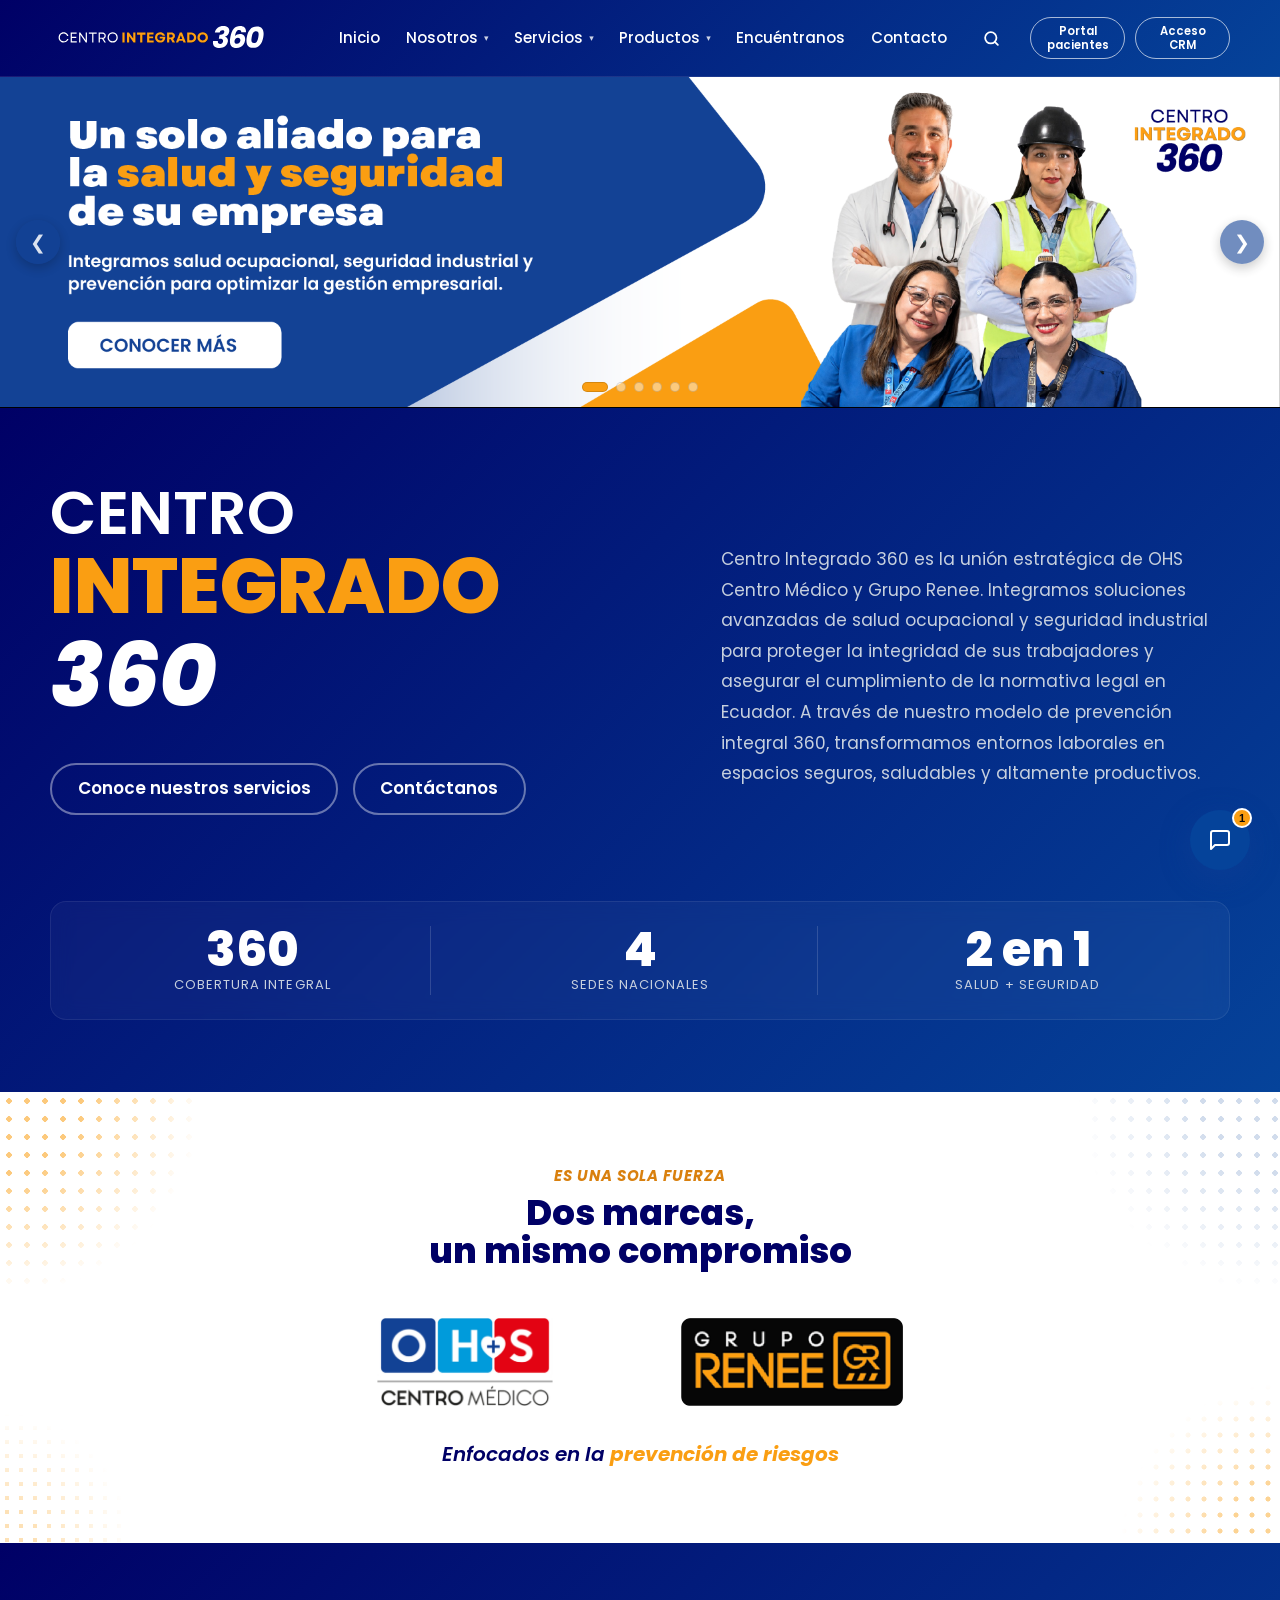
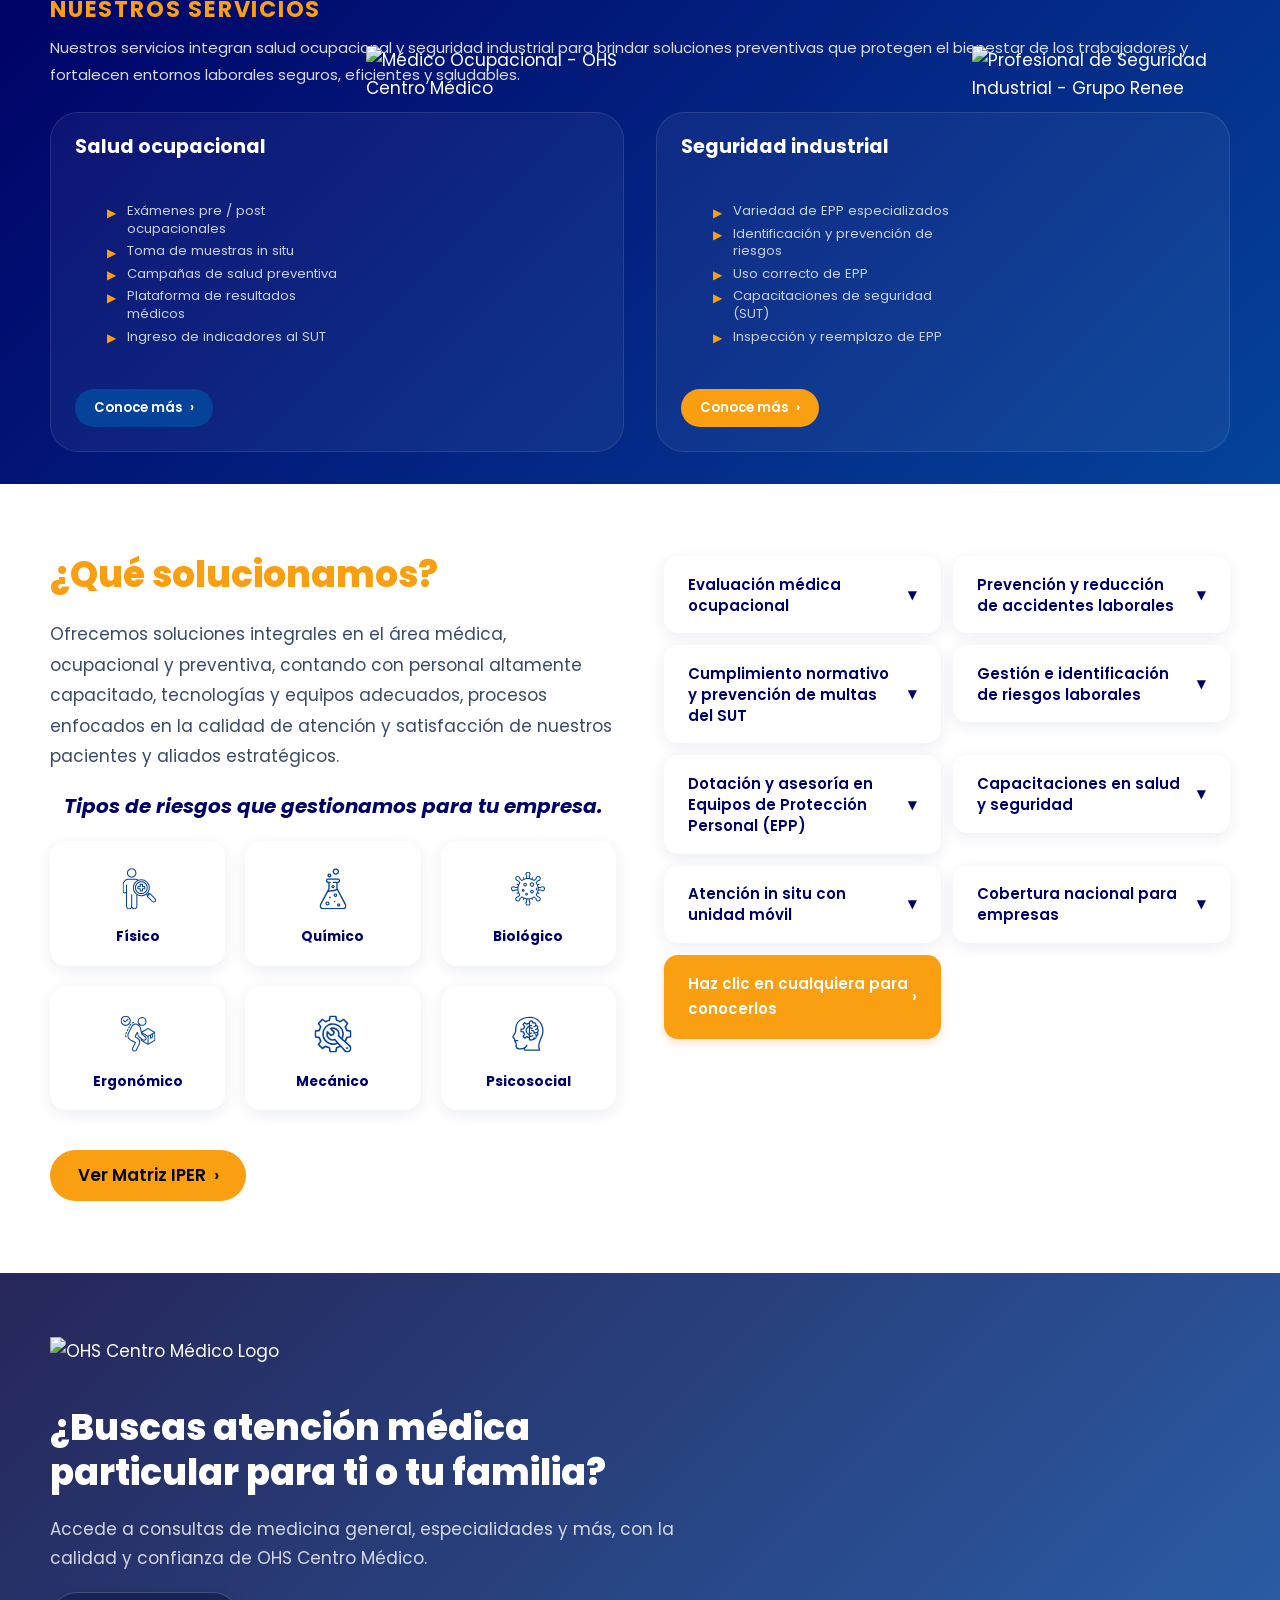
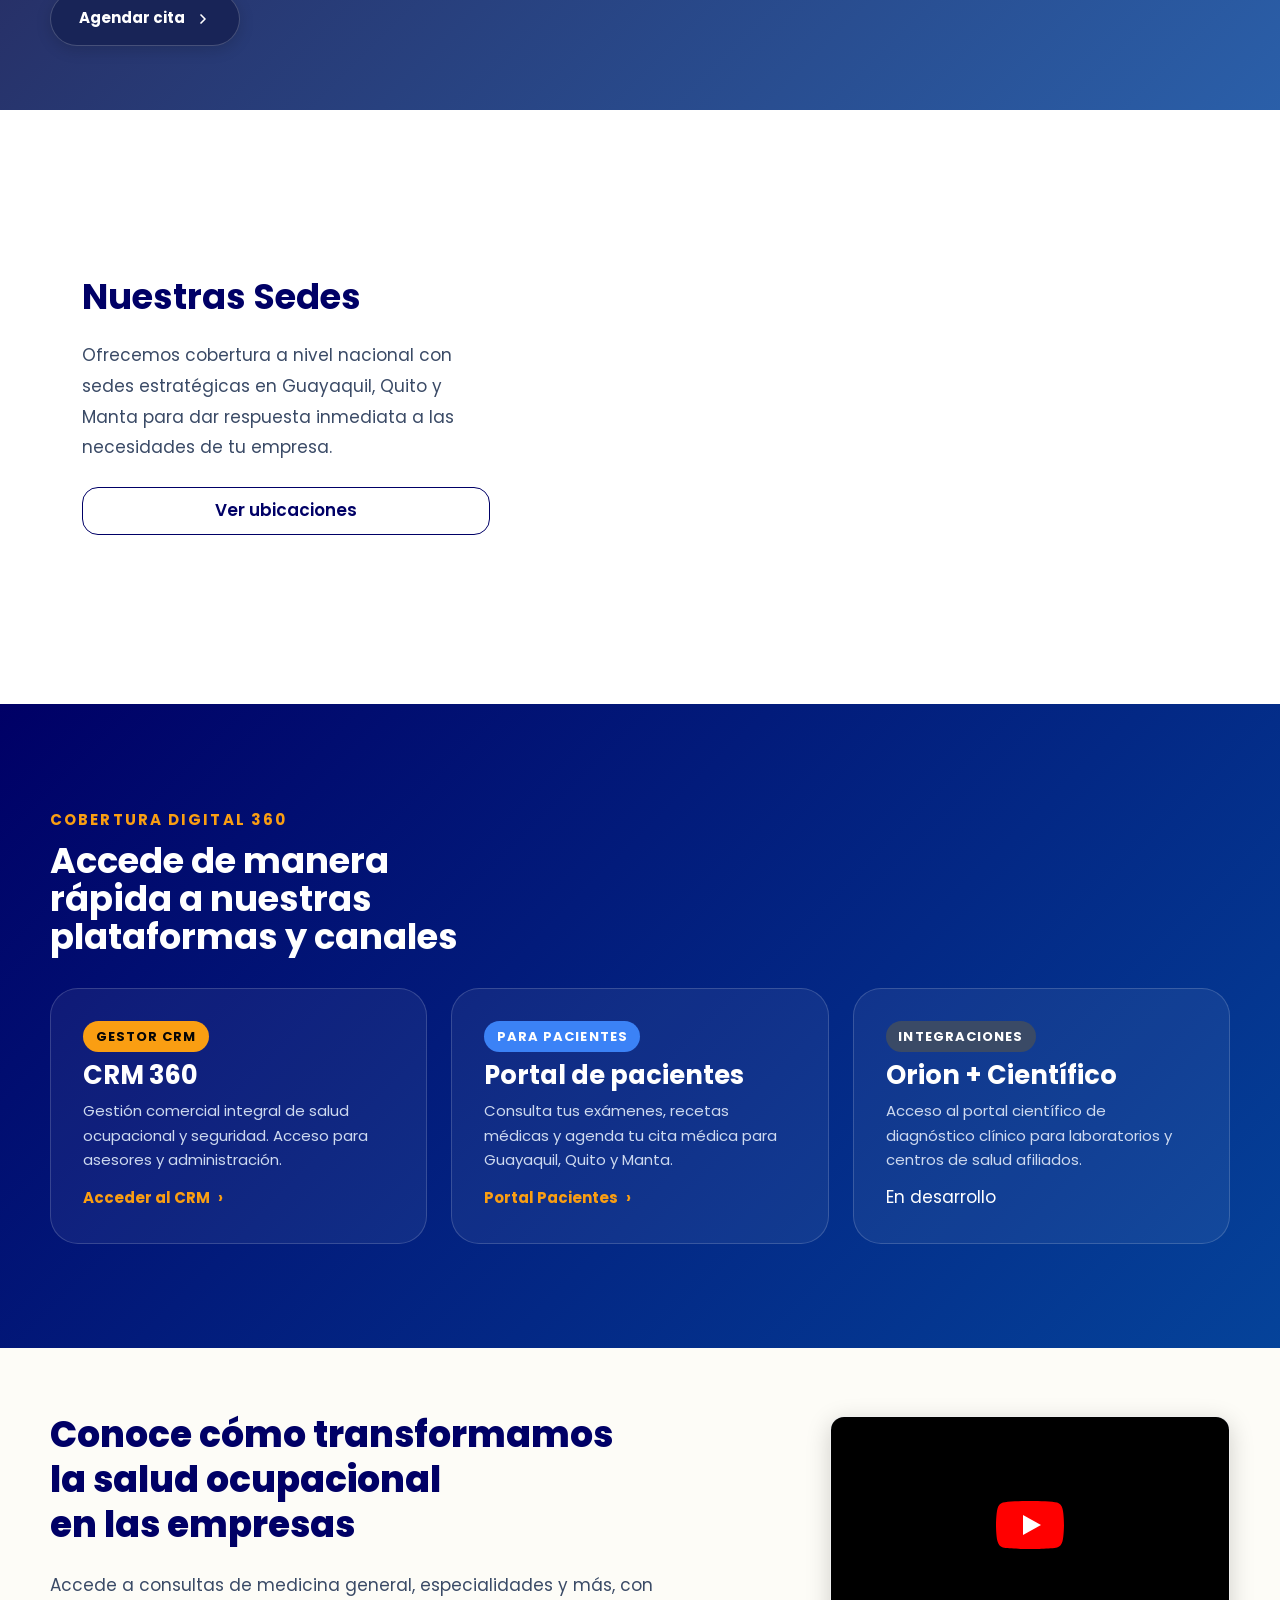
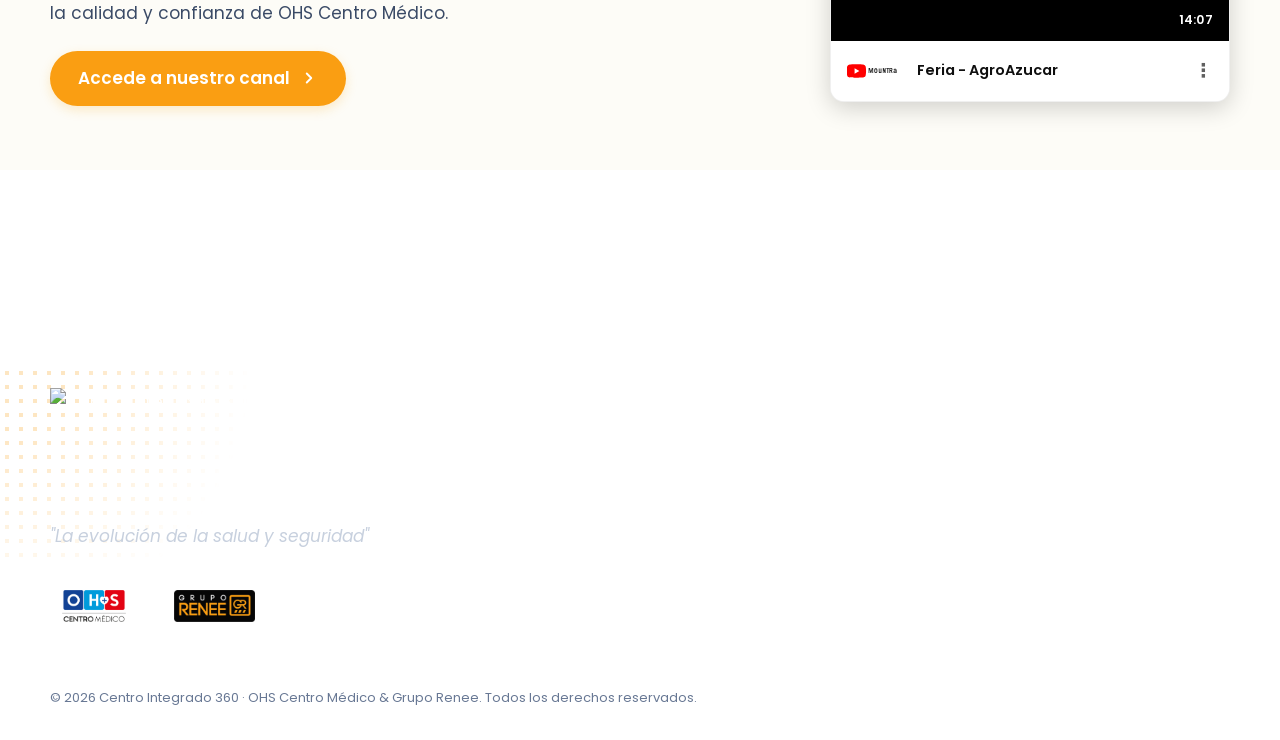
==== commit 6298b350: "producto" ====
--- a/index.html
+++ b/index.html
@@ -32,9 +32,8 @@
 
   <header class="site-header" id="top">
     <div class="container header-inner">
-      <a href="#top" class="brand" aria-label="Centro Integrado 360 - inicio">
-        <span class="brand-360">360</span>
-        <span class="brand-text">Centro <strong>Integrado</strong></span>
+      <a href="index.html" class="brand" aria-label="Centro Integrado 360 - inicio">
+        <img src="assets/img/Iconos/logo horizontal.svg" alt="Centro Integrado 360" class="brand-logo-img" />
       </a>
 
       <nav class="main-nav" id="mainNav" aria-label="Navegación principal">
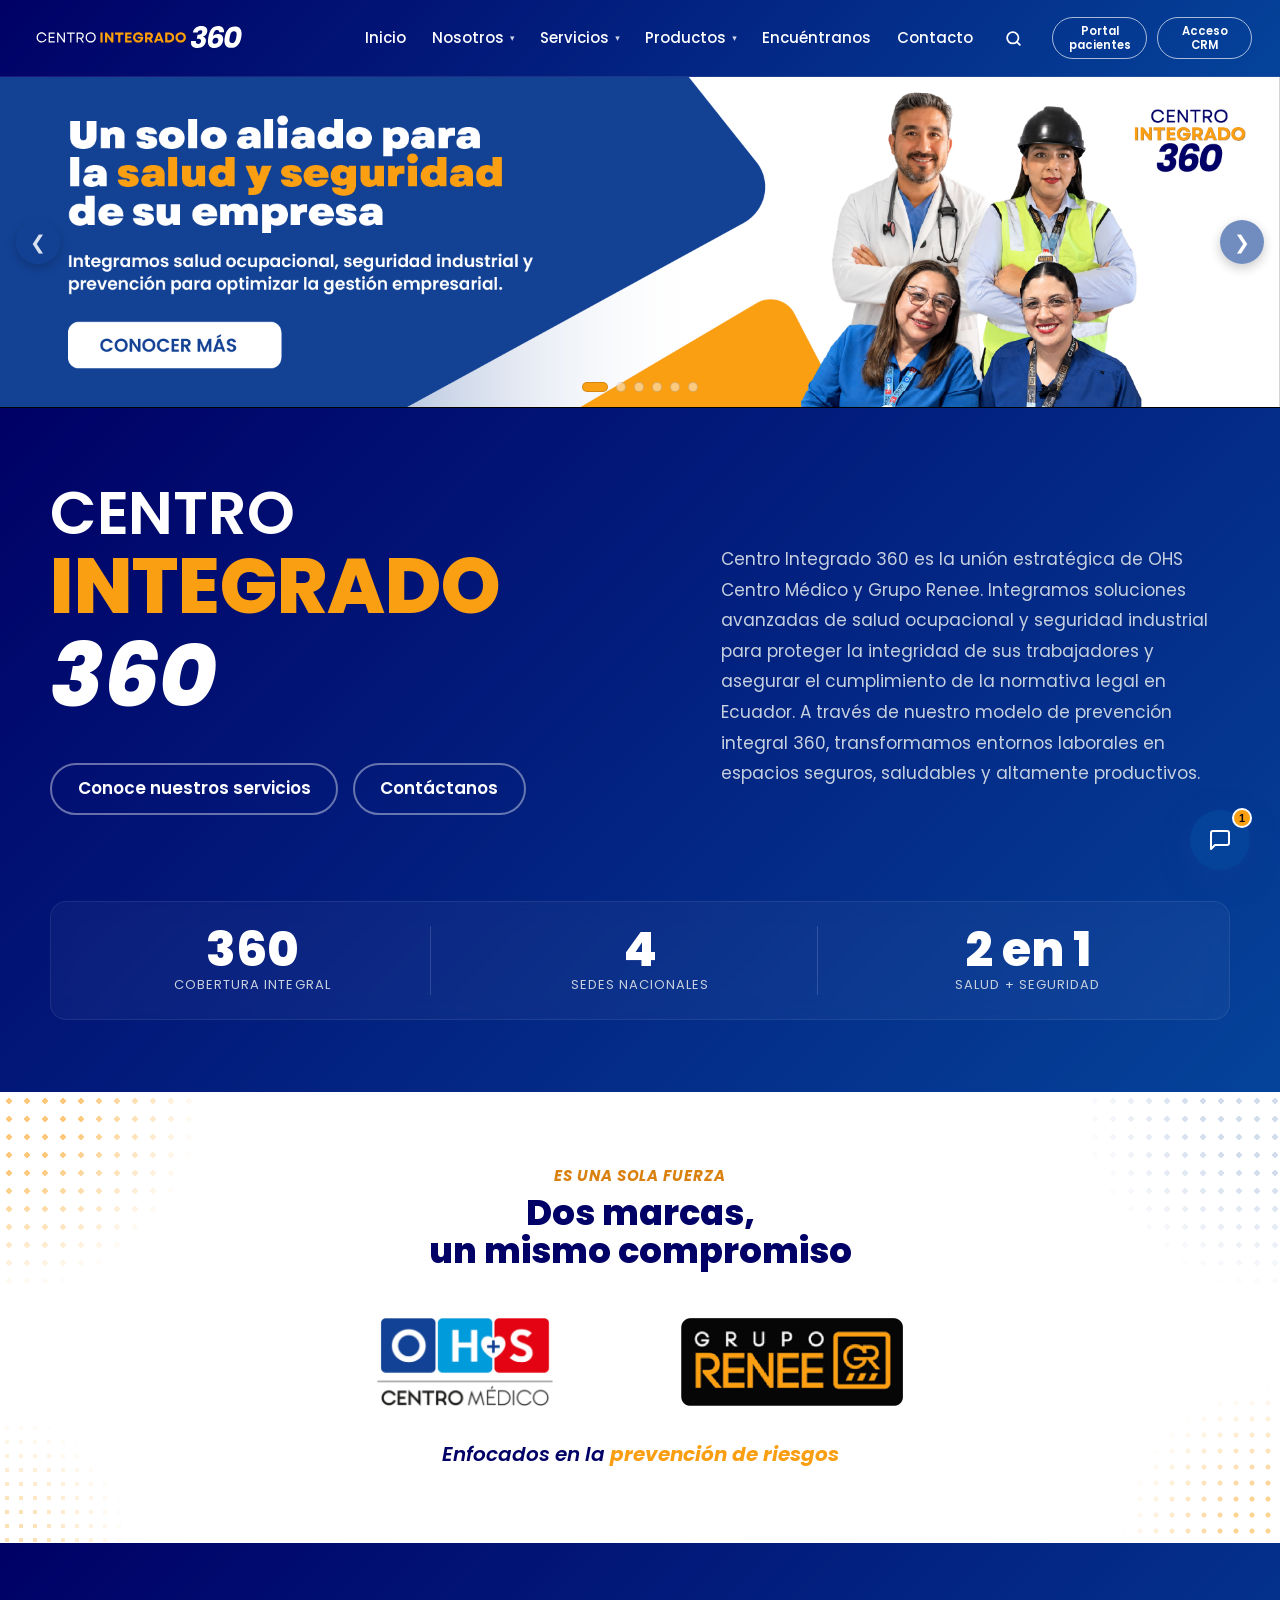
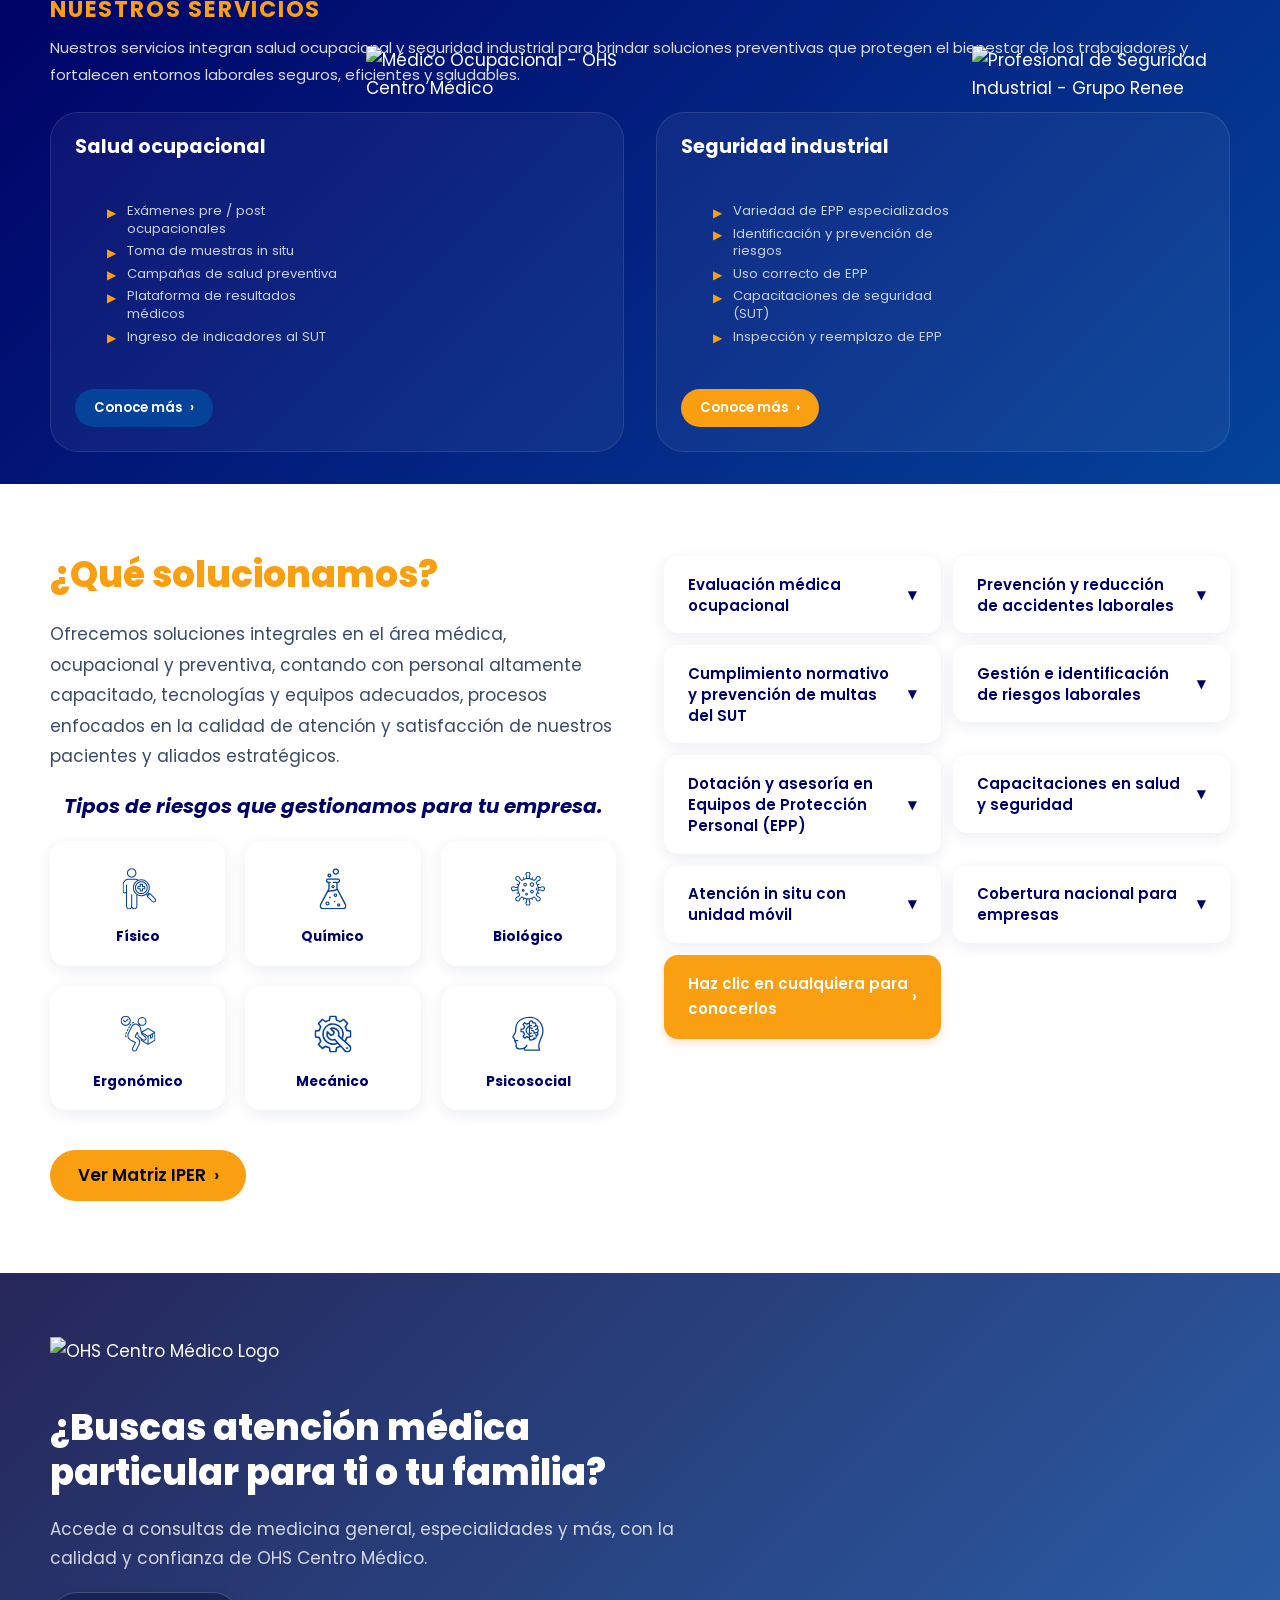
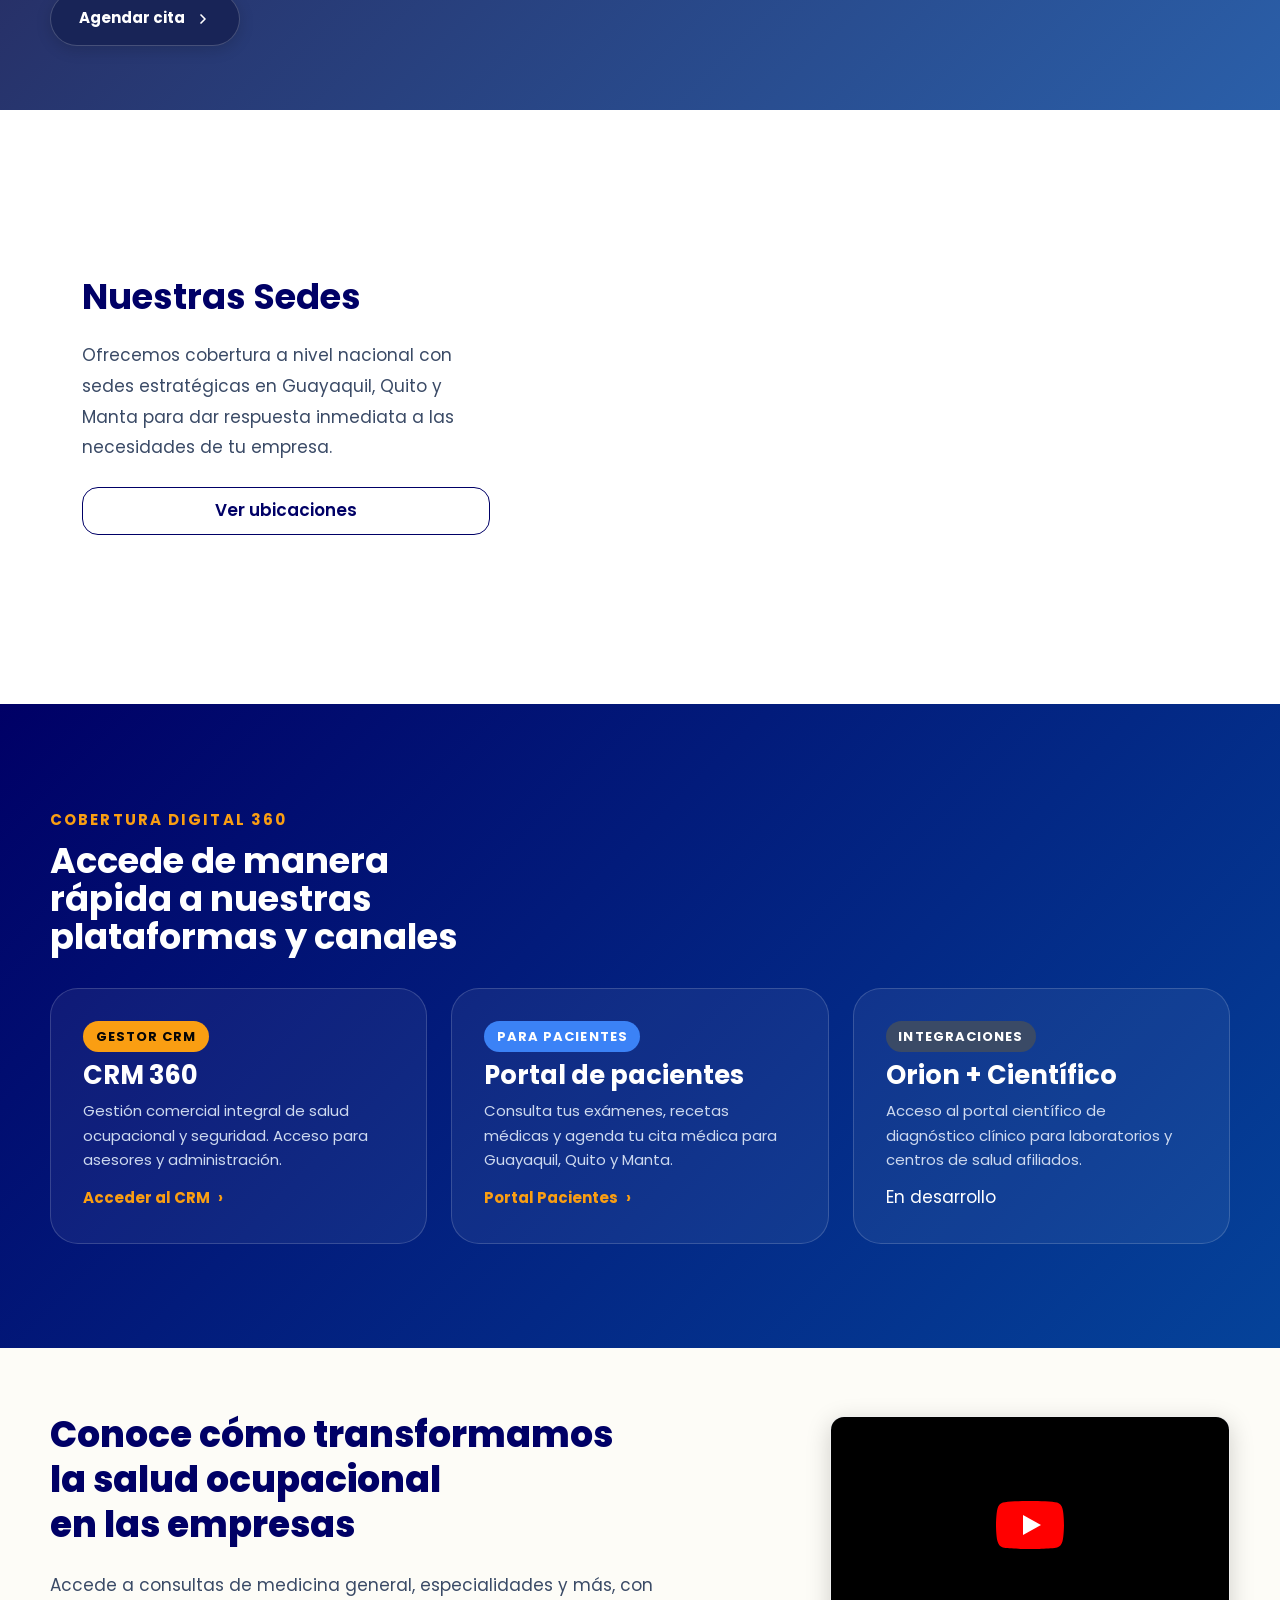
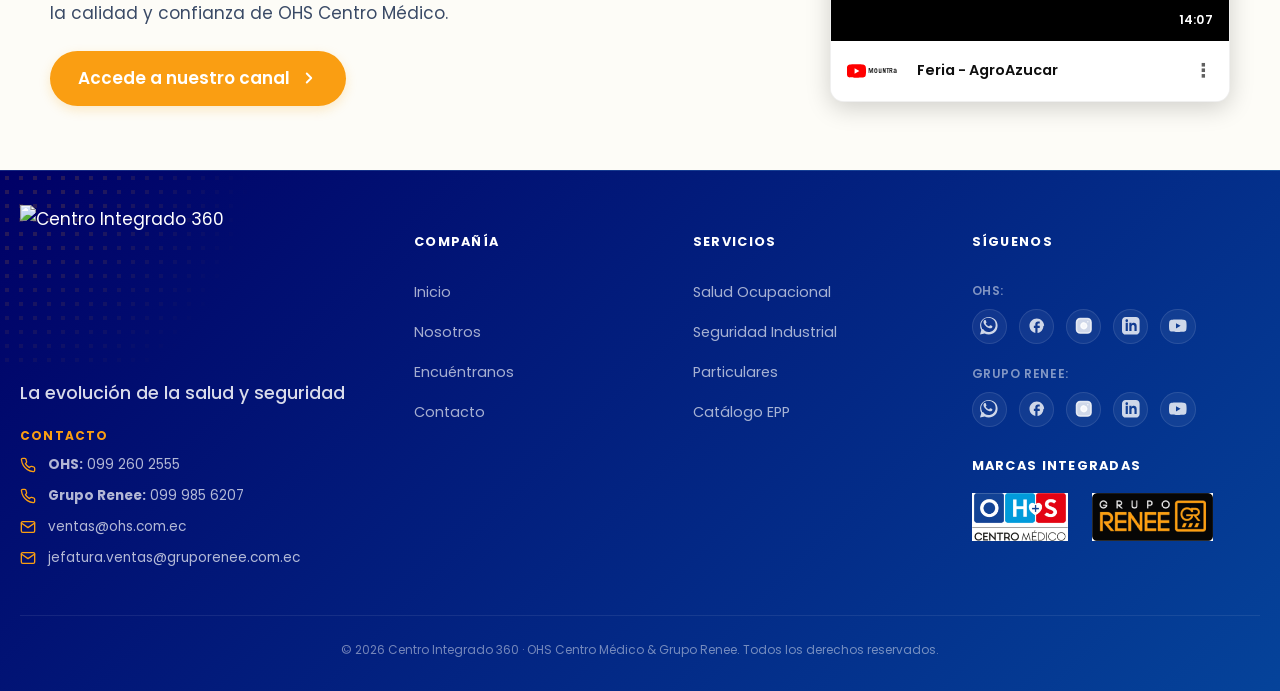
==== commit 662daaa0: "producto" ====
--- a/index.html
+++ b/index.html
@@ -557,112 +557,128 @@
 
   </main>
 
-  <!-- ===================== REDES SOCIALES ===================== -->
-  <section class="social-blue-section" aria-label="Redes sociales" id="contacto">
-    <div class="container">
-      <h2 class="social-title">Accede a nuestras redes sociales</h2>
-      <div class="social-grid">
-        <div class="social-col">
-          <h3>@centromedico_ohs</h3>
-          <div class="social-links">
-            <a href="https://wa.me/593992602555" target="_blank" rel="noopener" aria-label="WhatsApp OHS">
-              <svg viewBox="0 0 24 24" fill="currentColor">
-                <path
-                  d="M17.472 14.382c-.297-.149-1.758-.867-2.03-.967-.273-.099-.471-.148-.67.15-.197.297-.767.966-.94 1.164-.173.199-.347.223-.644.075-.297-.15-1.255-.463-2.39-1.475-.883-.788-1.48-1.761-1.653-2.059-.173-.297-.018-.458.13-.606.134-.133.298-.347.446-.52.149-.174.198-.298.298-.497.099-.198.05-.371-.025-.52-.075-.149-.669-1.612-.916-2.207-.242-.579-.487-.5-.669-.51-.173-.008-.371-.01-.57-.01-.198 0-.52.074-.792.372-.272.297-1.04 1.016-1.04 2.479 0 1.462 1.065 2.875 1.213 3.074.149.198 2.096 3.2 5.077 4.487.709.306 1.262.489 1.694.625.712.227 1.36.195 1.871.118.571-.085 1.758-.719 2.006-1.413.248-.694.248-1.289.173-1.413-.074-.124-.272-.198-.57-.347m-5.421 7.403h-.004a9.87 9.87 0 01-5.031-1.378l-.361-.214-3.741.982.998-3.648-.235-.374a9.86 9.86 0 01-1.51-5.26c.001-5.45 4.436-9.884 9.888-9.884 2.64 0 5.122 1.03 6.988 2.898a9.825 9.825 0 012.893 6.994c-.003 5.45-4.437 9.884-9.885 9.884m8.413-18.297A11.815 11.815 0 0012.05 0C5.495 0 .16 5.335.157 11.892c0 2.096.547 4.142 1.588 5.945L.057 24l6.305-1.654a11.882 11.882 0 005.683 1.448h.005c6.554 0 11.89-5.335 11.893-11.893a11.821 11.821 0 00-3.48-8.413z" />
-              </svg>
-            </a>
-            <a href="https://www.facebook.com/share/1KiGc3uQm6/" target="_blank" rel="noopener"
-              aria-label="Facebook OHS">
-              <svg viewBox="0 0 24 24" fill="currentColor">
-                <path
-                  d="M22 12c0-5.52-4.48-10-10-10S2 6.48 2 12c0 4.84 3.44 8.87 8 9.8V15H8v-3h2V9.5C10 7.57 11.57 6 13.5 6H16v3h-2c-.55 0-1 .45-1 1v2h3v3h-3v6.95c4.56-.93 8-4.96 8-9.75z" />
-              </svg>
-            </a>
-            <a href="https://www.instagram.com/centromedico_ohs" target="_blank" rel="noopener"
-              aria-label="Instagram OHS">
-              <svg viewBox="0 0 24 24" fill="none" stroke="currentColor" stroke-width="2" stroke-linecap="round"
-                stroke-linejoin="round">
-                <rect x="2" y="2" width="20" height="20" rx="5" ry="5"></rect>
-                <path d="M16 11.37A4 4 0 1 1 12.63 8 4 4 0 0 1 16 11.37z"></path>
-                <line x1="17.5" y1="6.5" x2="17.51" y2="6.5"></line>
-              </svg>
-            </a>
-            <a href="https://www.linkedin.com/in/centro-m%C3%A9dico-ohs-45673b123/" target="_blank" rel="noopener"
-              aria-label="LinkedIn OHS">
-              <svg viewBox="0 0 24 24" fill="currentColor">
-                <path
-                  d="M19 0h-14c-2.761 0-5 2.239-5 5v14c0 2.761 2.239 5 5 5h14c2.762 0 5-2.239 5-5v-14c0-2.761-2.238-5-5-5zm-11 19h-3v-11h3v11zm-1.5-12.268c-.966 0-1.75-.779-1.75-1.75s.784-1.75 1.75-1.75 1.75.779 1.75 1.75-.784 1.75-1.75 1.75zm13.5 12.268h-3v-5.604c0-3.368-4-3.113-4 0v5.604h-3v-11h3v1.765c1.396-2.586 7-2.777 7 2.476v6.759z" />
-              </svg>
-            </a>
-            <a href="https://www.youtube.com/@CentroMedico_OHS/featured" target="_blank" rel="noopener"
-              aria-label="YouTube OHS">
-              <svg viewBox="0 0 24 24" fill="currentColor">
-                <path
-                  d="M23.498 6.163a3.003 3.003 0 0 0-2.11-2.108C19.53 3.5 12 3.5 12 3.5s-7.53 0-9.388.555A3.003 3.003 0 0 0 .502 6.163C0 8.07 0 12 0 12s0 3.93.502 5.837a3.003 3.003 0 0 0 2.11 2.108C4.47 20.5 12 20.5 12 20.5s7.53 0 9.388-.555a3.003 3.003 0 0 0 2.11-2.108C24 15.93 24 12 24 12s0-3.93-.502-5.837zM9.545 15.568V8.432L15.818 12l-6.273 3.568z" />
-              </svg>
-            </a>
-          </div>
-        </div>
-        <div class="social-col">
-          <h3>@grupo_renee</h3>
-          <div class="social-links">
-            <a href="https://wa.me/593999856207" target="_blank" rel="noopener" aria-label="WhatsApp Grupo Renee">
-              <svg viewBox="0 0 24 24" fill="currentColor">
-                <path
-                  d="M17.472 14.382c-.297-.149-1.758-.867-2.03-.967-.273-.099-.471-.148-.67.15-.197.297-.767.966-.94 1.164-.173.199-.347.223-.644.075-.297-.15-1.255-.463-2.39-1.475-.883-.788-1.48-1.761-1.653-2.059-.173-.297-.018-.458.13-.606.134-.133.298-.347.446-.52.149-.174.198-.298.298-.497.099-.198.05-.371-.025-.52-.075-.149-.669-1.612-.916-2.207-.242-.579-.487-.5-.669-.51-.173-.008-.371-.01-.57-.01-.198 0-.52.074-.792.372-.272.297-1.04 1.016-1.04 2.479 0 1.462 1.065 2.875 1.213 3.074.149.198 2.096 3.2 5.077 4.487.709.306 1.262.489 1.694.625.712.227 1.36.195 1.871.118.571-.085 1.758-.719 2.006-1.413.248-.694.248-1.289.173-1.413-.074-.124-.272-.198-.57-.347m-5.421 7.403h-.004a9.87 9.87 0 01-5.031-1.378l-.361-.214-3.741.982.998-3.648-.235-.374a9.86 9.86 0 01-1.51-5.26c.001-5.45 4.436-9.884 9.888-9.884 2.64 0 5.122 1.03 6.988 2.898a9.825 9.825 0 012.893 6.994c-.003 5.45-4.437 9.884-9.885 9.884m8.413-18.297A11.815 11.815 0 0012.05 0C5.495 0 .16 5.335.157 11.892c0 2.096.547 4.142 1.588 5.945L.057 24l6.305-1.654a11.882 11.882 0 005.683 1.448h.005c6.554 0 11.89-5.335 11.893-11.893a11.821 11.821 0 00-3.48-8.413z" />
-              </svg>
-            </a>
-            <a href="https://www.facebook.com/share/14eQuZJYQS2/" target="_blank" rel="noopener"
-              aria-label="Facebook Grupo Renee">
-              <svg viewBox="0 0 24 24" fill="currentColor">
-                <path
-                  d="M22 12c0-5.52-4.48-10-10-10S2 6.48 2 12c0 4.84 3.44 8.87 8 9.8V15H8v-3h2V9.5C10 7.57 11.57 6 13.5 6H16v3h-2c-.55 0-1 .45-1 1v2h3v3h-3v6.95c4.56-.93 8-4.96 8-9.75z" />
-              </svg>
-            </a>
-            <a href="https://www.instagram.com/grupo_renee" target="_blank" rel="noopener"
-              aria-label="Instagram Grupo Renee">
-              <svg viewBox="0 0 24 24" fill="none" stroke="currentColor" stroke-width="2" stroke-linecap="round"
-                stroke-linejoin="round">
-                <rect x="2" y="2" width="20" height="20" rx="5" ry="5"></rect>
-                <path d="M16 11.37A4 4 0 1 1 12.63 8 4 4 0 0 1 16 11.37z"></path>
-                <line x1="17.5" y1="6.5" x2="17.51" y2="6.5"></line>
-              </svg>
-            </a>
-            <a href="https://www.linkedin.com/in/grupo-renee/" target="_blank" rel="noopener"
-              aria-label="LinkedIn Grupo Renee">
-              <svg viewBox="0 0 24 24" fill="currentColor">
-                <path
-                  d="M19 0h-14c-2.761 0-5 2.239-5 5v14c0 2.761 2.239 5 5 5h14c2.762 0 5-2.239 5-5v-14c0-2.761-2.238-5-5-5zm-11 19h-3v-11h3v11zm-1.5-12.268c-.966 0-1.75-.779-1.75-1.75s.784-1.75 1.75-1.75 1.75.779 1.75 1.75-.784 1.75-1.75 1.75zm13.5 12.268h-3v-5.604c0-3.368-4-3.113-4 0v5.604h-3v-11h3v1.765c1.396-2.586 7-2.777 7 2.476v6.759z" />
-              </svg>
-            </a>
-            <a href="https://www.youtube.com/@grureneesas.a.1385" target="_blank" rel="noopener"
-              aria-label="YouTube Grupo Renee">
-              <svg viewBox="0 0 24 24" fill="currentColor">
-                <path
-                  d="M23.498 6.163a3.003 3.003 0 0 0-2.11-2.108C19.53 3.5 12 3.5 12 3.5s-7.53 0-9.388.555A3.003 3.003 0 0 0 .502 6.163C0 8.07 0 12 0 12s0 3.93.502 5.837a3.003 3.003 0 0 0 2.11 2.108C4.47 20.5 12 20.5 12 20.5s7.53 0 9.388-.555a3.003 3.003 0 0 0 2.11-2.108C24 15.93 24 12 24 12s0-3.93-.502-5.837zM9.545 15.568V8.432L15.818 12l-6.273 3.568z" />
-              </svg>
-            </a>
-          </div>
-        </div>
-      </div>
-    </div>
-  </section>
-
-  <!-- ===================== FOOTER ===================== -->
+    <!-- ===================== FOOTER ===================== -->
   <footer class="site-footer">
     <div class="footer-dots" aria-hidden="true"></div>
-    <div class="container footer-inner">
-      <div class="footer-brand">
-        <img src="assets/img/Iconos/logos/centro integrado blanco.svg" alt="Centro Integrado 360"
-          class="footer-logo-main" loading="lazy" />
-        <p class="footer-claim">"La evolución de la salud y seguridad"</p>
-      </div>
-      <div class="footer-logos">
-        <img src="assets/img/logo-ohs.png" alt="OHS Centro Médico" loading="lazy" />
-        <img src="assets/img/logo-renee.png" alt="Grupo Renee" loading="lazy" />
-      </div>
-      <p class="footer-legal">© <span id="year"></span> Centro Integrado 360 · OHS Centro Médico &amp; Grupo Renee.
-        Todos los derechos reservados.</p>
+    <div class="container footer-grid-container">
+      <!-- Columna 1: Brand & Contact Info -->
+      <div class="footer-col footer-col-brand">
+        <img src="assets/img/Iconos/logos/centro integrado blanco.svg" alt="Centro Integrado 360" class="footer-logo-main" loading="lazy" />
+        <p class="footer-slogan">La evolución de la salud y seguridad</p>
+        
+        <div class="footer-contact-info">
+          <h4 class="footer-sub-title">Contacto</h4>
+          <ul class="footer-contact-list">
+            <li>
+              <svg class="footer-contact-icon" viewBox="0 0 24 24" fill="none" stroke="currentColor" stroke-width="2" stroke-linecap="round" stroke-linejoin="round"><path d="M22 16.92v3a2 2 0 0 1-2.18 2 19.79 19.79 0 0 1-8.63-3.07 19.5 19.5 0 0 1-6-6 19.79 19.79 0 0 1-3.07-8.67A2 2 0 0 1 4.11 2h3a2 2 0 0 1 2 1.72 12.84 12.84 0 0 0 .7 2.81 2 2 0 0 1-.45 2.11L8.09 9.91a16 16 0 0 0 6 6l1.27-1.27a2 2 0 0 1 2.11-.45 12.84 12.84 0 0 0 2.81.7A2 2 0 0 1 22 16.92z"></path></svg>
+              <span>
+                <strong>OHS:</strong> <a href="https://wa.me/593992602555" target="_blank" rel="noopener">099 260 2555</a>
+              </span>
+            </li>
+            <li>
+              <svg class="footer-contact-icon" viewBox="0 0 24 24" fill="none" stroke="currentColor" stroke-width="2" stroke-linecap="round" stroke-linejoin="round"><path d="M22 16.92v3a2 2 0 0 1-2.18 2 19.79 19.79 0 0 1-8.63-3.07 19.5 19.5 0 0 1-6-6 19.79 19.79 0 0 1-3.07-8.67A2 2 0 0 1 4.11 2h3a2 2 0 0 1 2 1.72 12.84 12.84 0 0 0 .7 2.81 2 2 0 0 1-.45 2.11L8.09 9.91a16 16 0 0 0 6 6l1.27-1.27a2 2 0 0 1 2.11-.45 12.84 12.84 0 0 0 2.81.7A2 2 0 0 1 22 16.92z"></path></svg>
+              <span>
+                <strong>Grupo Renee:</strong> <a href="https://wa.me/593999856207" target="_blank" rel="noopener">099 985 6207</a>
+              </span>
+            </li>
+            <li>
+              <svg class="footer-contact-icon" viewBox="0 0 24 24" fill="none" stroke="currentColor" stroke-width="2" stroke-linecap="round" stroke-linejoin="round"><path d="M4 4h16c1.1 0 2 .9 2 2v12c0 1.1-.9 2-2 2H4c-1.1 0-2-.9-2-2V6c0-1.1.9-2 2-2z"></path><polyline points="22,6 12,13 2,6"></polyline></svg>
+              <span>
+                <a href="mailto:ventas@ohs.com.ec">ventas@ohs.com.ec</a>
+              </span>
+            </li>
+            <li>
+              <svg class="footer-contact-icon" viewBox="0 0 24 24" fill="none" stroke="currentColor" stroke-width="2" stroke-linecap="round" stroke-linejoin="round"><path d="M4 4h16c1.1 0 2 .9 2 2v12c0 1.1-.9 2-2 2H4c-1.1 0-2-.9-2-2V6c0-1.1.9-2 2-2z"></path><polyline points="22,6 12,13 2,6"></polyline></svg>
+              <span>
+                <a href="mailto:jefatura.ventas@gruporenee.com.ec">jefatura.ventas@gruporenee.com.ec</a>
+              </span>
+            </li>
+          </ul>
+        </div>
+      </div>
+
+      <!-- Columna 2: Compañía -->
+      <div class="footer-col">
+        <h4 class="footer-col-title">COMPAÑÍA</h4>
+        <ul class="footer-links-list">
+          <li><a href="index.html">Inicio</a></li>
+          <li><a href="nosotros.html">Nosotros</a></li>
+          <li><a href="encuentranos.html">Encuéntranos</a></li>
+          <li><a href="contacto.html">Contacto</a></li>
+        </ul>
+      </div>
+
+      <!-- Columna 3: Servicios -->
+      <div class="footer-col">
+        <h4 class="footer-col-title">SERVICIOS</h4>
+        <ul class="footer-links-list">
+          <li><a href="servicios.html#ocupacional">Salud Ocupacional</a></li>
+          <li><a href="servicios.html#industrial">Seguridad Industrial</a></li>
+          <li><a href="particulares.html">Particulares</a></li>
+          <li><a href="productos.html">Catálogo EPP</a></li>
+        </ul>
+      </div>
+
+      <!-- Columna 4: Síguenos & Marcas -->
+      <div class="footer-col footer-col-social">
+        <h4 class="footer-col-title">SÍGUENOS</h4>
+        <div class="footer-social-brands">
+          <!-- OHS -->
+          <div class="footer-brand-social-group">
+            <span class="social-brand-label">OHS:</span>
+            <div class="footer-social-icons">
+              <a href="https://wa.me/593992602555" target="_blank" rel="noopener" aria-label="WhatsApp OHS">
+                <svg viewBox="0 0 24 24" fill="currentColor"><path d="M.057 24l1.687-6.163c-1.041-1.804-1.588-3.849-1.587-5.946C.06 5.348 5.397.01 12.008.01c3.202.001 6.212 1.246 8.477 3.514 2.266 2.268 3.507 5.28 3.505 8.484-.004 6.657-5.34 11.997-11.953 11.997-2.005-.001-3.973-.5-5.739-1.446L0 24zm6.59-4.846c1.6.95 3.188 1.449 4.825 1.451 5.436 0 9.86-4.37 9.864-9.799.002-2.63-1.023-5.101-2.885-6.966a9.78 9.78 0 0 0-6.975-2.881c-5.433 0-9.86 4.371-9.864 9.8-.001 1.73.457 3.414 1.32 4.9l-.317 1.157 1.218-.32 1.019.598zm9.718-6.938c-.3-.15-1.771-.875-2.046-.975-.276-.1-.476-.15-.676.15-.2.3-.776.975-.95 1.175-.175.2-.35.225-.65.075-.3-.15-1.267-.467-2.413-1.49-.893-.797-1.496-1.782-1.672-2.08-.175-.3-.018-.462.158-.636.159-.156.3-.35.45-.525.15-.175.2-.3.3-.5.1-.2.05-.375-.025-.525-.075-.15-.676-1.63-.926-2.233-.243-.586-.492-.507-.676-.516-.174-.008-.374-.01-.574-.01-.2 0-.526.075-.802.375-.275.3-1.05 1.025-1.05 2.5s1.075 2.9 1.225 3.1c.15.2 2.11 3.22 5.11 4.52.714.31 1.27.494 1.704.632.717.228 1.37.196 1.885.119.574-.086 1.771-.725 2.021-1.425.25-.7.25-1.3.175-1.425-.075-.125-.275-.2-.575-.35z"/></svg>
+              </a>
+              <a href="https://www.facebook.com/share/1KiGc3uQm6/" target="_blank" rel="noopener" aria-label="Facebook OHS">
+                <svg viewBox="0 0 24 24" fill="currentColor"><path d="M22 12c0-5.52-4.48-10-10-10S2 6.48 2 12c0 4.84 3.44 8.87 8 9.8V15H8v-3h2V9.5C10 7.57 11.57 6 13.5 6H16v3h-2c-.55 0-1 .45-1 1v2h3v3h-3v6.95c4.56-.93 8-4.96 8-9.75z"/></svg>
+              </a>
+              <a href="https://www.instagram.com/centromedico_ohs" target="_blank" rel="noopener" aria-label="Instagram OHS">
+                <svg viewBox="0 0 24 24" fill="none" stroke="currentColor" stroke-width="2" stroke-linecap="round" stroke-linejoin="round"><rect x="2" y="2" width="20" height="20" rx="5" ry="5"></rect><path d="M16 11.37A4 4 0 1 1 12.63 8 4 4 0 0 1 16 11.37z"></path><line x1="17.5" y1="6.5" x2="17.51" y2="6.5"></line></svg>
+              </a>
+              <a href="https://www.linkedin.com/in/centro-m%C3%A9dico-ohs-45673b123/" target="_blank" rel="noopener" aria-label="LinkedIn OHS">
+                <svg viewBox="0 0 24 24" fill="currentColor"><path d="M19 0h-14c-2.761 0-5 2.239-5 5v14c0 2.761 2.239 5 5 5h14c2.762 0 5-2.239 5-5v-14c0-2.761-2.238-5-5-5zm-11 19h-3v-11h3v11zm-1.5-12.268c-.966 0-1.75-.779-1.75-1.75s.784-1.75 1.75-1.75 1.75.779 1.75 1.75-.784 1.75-1.75 1.75zm13.5 12.268h-3v-5.604c0-3.368-4-3.113-4 0v5.604h-3v-11h3v1.765c1.396-2.586 7-2.777 7 2.476v6.759z"/></svg>
+              </a>
+              <a href="https://www.youtube.com/@CentroMedico_OHS/featured" target="_blank" rel="noopener" aria-label="YouTube OHS">
+                <svg viewBox="0 0 24 24" fill="currentColor"><path d="M23.498 6.163a3.003 3.003 0 0 0-2.11-2.108C19.53 3.5 12 3.5 12 3.5s-7.53 0-9.388.555A3.003 3.003 0 0 0 .502 6.163C0 8.07 0 12 0 12s0 3.93.502 5.837a3.003 3.003 0 0 0 2.11 2.108C4.47 20.5 12 20.5 12 20.5s7.53 0 9.388-.555a3.003 3.003 0 0 0 2.11-2.108C24 15.93 24 12 24 12s0-3.93-.502-5.837zM9.545 15.568V8.432L15.818 12l-6.273 3.568z"/></svg>
+              </a>
+            </div>
+          </div>
+          
+          <!-- Grupo Renee -->
+          <div class="footer-brand-social-group">
+            <span class="social-brand-label">Grupo Renee:</span>
+            <div class="footer-social-icons">
+              <a href="https://wa.me/593999856207" target="_blank" rel="noopener" aria-label="WhatsApp Grupo Renee">
+                <svg viewBox="0 0 24 24" fill="currentColor"><path d="M.057 24l1.687-6.163c-1.041-1.804-1.588-3.849-1.587-5.946C.06 5.348 5.397.01 12.008.01c3.202.001 6.212 1.246 8.477 3.514 2.266 2.268 3.507 5.28 3.505 8.484-.004 6.657-5.34 11.997-11.953 11.997-2.005-.001-3.973-.5-5.739-1.446L0 24zm6.59-4.846c1.6.95 3.188 1.449 4.825 1.451 5.436 0 9.86-4.37 9.864-9.799.002-2.63-1.023-5.101-2.885-6.966a9.78 9.78 0 0 0-6.975-2.881c-5.433 0-9.86 4.371-9.864 9.8-.001 1.73.457 3.414 1.32 4.9l-.317 1.157 1.218-.32 1.019.598zm9.718-6.938c-.3-.15-1.771-.875-2.046-.975-.276-.1-.476-.15-.676.15-.2.3-.776.975-.95 1.175-.175.2-.35.225-.65.075-.3-.15-1.267-.467-2.413-1.49-.893-.797-1.496-1.782-1.672-2.08-.175-.3-.018-.462.158-.636.159-.156.3-.35.45-.525.15-.175.2-.3.3-.5.1-.2.05-.375-.025-.525-.075-.15-.676-1.63-.926-2.233-.243-.586-.492-.507-.676-.516-.174-.008-.374-.01-.574-.01-.2 0-.526.075-.802.375-.275.3-1.05 1.025-1.05 2.5s1.075 2.9 1.225 3.1c.15.2 2.11 3.22 5.11 4.52.714.31 1.27.494 1.704.632.717.228 1.37.196 1.885.119.574-.086 1.771-.725 2.021-1.425.25-.7.25-1.3.175-1.425-.075-.125-.275-.2-.575-.35z"/></svg>
+              </a>
+              <a href="https://www.facebook.com/share/14eQuZJYQS2/" target="_blank" rel="noopener" aria-label="Facebook Grupo Renee">
+                <svg viewBox="0 0 24 24" fill="currentColor"><path d="M22 12c0-5.52-4.48-10-10-10S2 6.48 2 12c0 4.84 3.44 8.87 8 9.8V15H8v-3h2V9.5C10 7.57 11.57 6 13.5 6H16v3h-2c-.55 0-1 .45-1 1v2h3v3h-3v6.95c4.56-.93 8-4.96 8-9.75z"/></svg>
+              </a>
+              <a href="https://www.instagram.com/grupo_renee" target="_blank" rel="noopener" aria-label="Instagram Grupo Renee">
+                <svg viewBox="0 0 24 24" fill="none" stroke="currentColor" stroke-width="2" stroke-linecap="round" stroke-linejoin="round"><rect x="2" y="2" width="20" height="20" rx="5" ry="5"></rect><path d="M16 11.37A4 4 0 1 1 12.63 8 4 4 0 0 1 16 11.37z"></path><line x1="17.5" y1="6.5" x2="17.51" y2="6.5"></line></svg>
+              </a>
+              <a href="https://www.linkedin.com/in/grupo-renee/" target="_blank" rel="noopener" aria-label="LinkedIn Grupo Renee">
+                <svg viewBox="0 0 24 24" fill="currentColor"><path d="M19 0h-14c-2.761 0-5 2.239-5 5v14c0 2.761 2.239 5 5 5h14c2.762 0 5-2.239 5-5v-14c0-2.761-2.238-5-5-5zm-11 19h-3v-11h3v11zm-1.5-12.268c-.966 0-1.75-.779-1.75-1.75s.784-1.75 1.75-1.75 1.75.779 1.75 1.75-.784 1.75-1.75 1.75zm13.5 12.268h-3v-5.604c0-3.368-4-3.113-4 0v5.604h-3v-11h3v1.765c1.396-2.586 7-2.777 7 2.476v6.759z"/></svg>
+              </a>
+              <a href="https://www.youtube.com/@grureneesas.a.1385" target="_blank" rel="noopener" aria-label="YouTube Grupo Renee">
+                <svg viewBox="0 0 24 24" fill="currentColor"><path d="M23.498 6.163a3.003 3.003 0 0 0-2.11-2.108C19.53 3.5 12 3.5 12 3.5s-7.53 0-9.388.555A3.003 3.003 0 0 0 .502 6.163C0 8.07 0 12 0 12s0 3.93.502 5.837a3.003 3.003 0 0 0 2.11 2.108C4.47 20.5 12 20.5 12 20.5s7.53 0 9.388-.555a3.003 3.003 0 0 0 2.11-2.108C24 15.93 24 12 24 12s0-3.93-.502-5.837zM9.545 15.568V8.432L15.818 12l-6.273 3.568z"/></svg>
+              </a>
+            </div>
+          </div>
+        </div>
+
+        <div class="footer-logos-alliance">
+          <h4 class="footer-col-title">MARCAS INTEGRADAS</h4>
+          <div class="footer-logos-images">
+            <img src="assets/img/logo-ohs.png" alt="OHS Centro Médico" loading="lazy" />
+            <img src="assets/img/logo-renee.png" alt="Grupo Renee" loading="lazy" />
+          </div>
+        </div>
+      </div>
+    </div>
+    <div class="container footer-bottom">
+      <p class="footer-legal">© <span id="year"></span> Centro Integrado 360 · OHS Centro Médico &amp; Grupo Renee. Todos los derechos reservados.</p>
     </div>
   </footer>
 
--- a/assets/css/styles.css
+++ b/assets/css/styles.css
@@ -1914,81 +1914,280 @@
 /* ---------------- Footer ---------------- */
 .site-footer {
   background: var(--degradado-azul);
-  background-attachment: fixed;
-  color: var(--blanco);
-  padding: var(--sp-6) 0 var(--sp-4);
+  color: var(--blanco);
+  padding: 4rem 0 2rem;
   position: relative;
   overflow: hidden;
+  font-family: var(--font-body), sans-serif;
+  border-top: 1px solid rgba(255, 255, 255, 0.08);
 }
 
 .footer-dots {
   color: var(--naranja);
-  opacity: .25;
+  opacity: .15;
   width: 300px;
   height: 200px;
+  position: absolute;
   top: 0;
   left: 0;
+  pointer-events: none;
   -webkit-mask-image: radial-gradient(circle at top left, #000 20%, transparent 70%);
   mask-image: radial-gradient(circle at top left, #000 20%, transparent 70%);
 }
 
-.footer-inner {
+.footer-grid-container {
   display: grid;
-  gap: var(--sp-4);
+  grid-template-columns: 1.5fr 1fr 1fr 1.25fr;
+  gap: 3rem;
+  margin-bottom: 3rem;
   position: relative;
-}
-
-.footer-brand {
+  z-index: 2;
+  width: min(100% - 2.5rem, 1400px) !important;
+  max-width: 1400px !important;
+  margin-left: auto;
+  margin-right: auto;
+}
+
+.footer-col {
   display: flex;
   flex-direction: column;
-  gap: .2rem;
+  gap: 1.25rem;
+}
+
+.footer-col-brand {
+  gap: 1rem;
 }
 
 .footer-logo-main {
   height: 180px;
   width: auto;
   align-self: flex-start;
-  margin-top: -50px;
-  margin-bottom: -50px;
-}
-
-.brand-360--lg {
-  font-size: 2.6rem;
+  margin-top: -30px;
+  margin-bottom: -20px;
+}
+
+.footer-slogan {
+  font-size: 1.1rem;
+  color: rgba(255, 255, 255, 0.85);
+  font-weight: 500;
+  line-height: 1.4;
+  margin: 0;
+  max-width: 30ch;
+}
+
+.footer-contact-info {
+  margin-top: 0.5rem;
+}
+
+.footer-sub-title {
+  font-family: var(--font-display);
+  font-size: 0.75rem;
   color: var(--naranja);
-}
-
-.footer-brand p {
+  text-transform: uppercase;
+  letter-spacing: 0.1em;
+  font-weight: 700;
+  margin: 0 0 0.75rem 0;
+}
+
+.footer-contact-list {
+  list-style: none;
+  padding: 0;
   margin: 0;
+  display: flex;
+  flex-direction: column;
+  gap: 0.75rem;
+}
+
+.footer-contact-list li {
+  display: flex;
+  align-items: flex-start;
+  gap: 0.75rem;
+  font-size: 0.85rem;
+  color: rgba(255, 255, 255, 0.7);
+  line-height: 1.4;
+}
+
+.footer-contact-icon {
+  width: 1rem;
+  height: 1rem;
+  color: var(--naranja);
+  flex-shrink: 0;
+  margin-top: 0.15rem;
+}
+
+.footer-contact-list a {
+  color: rgba(255, 255, 255, 0.7);
+  text-decoration: none;
+  transition: color 0.2s ease;
+}
+
+.footer-contact-list a:hover {
+  color: var(--blanco);
+}
+
+.footer-col-title {
   font-family: var(--font-display);
-}
-
-.footer-claim {
-  font-style: italic;
-  color: var(--gris-300);
-  font-family: var(--font-body) !important;
-}
-
-.footer-logos {
-  display: flex;
-  gap: var(--sp-3);
-  align-items: center;
-  flex-wrap: wrap;
-}
-
-.footer-logos img {
+  font-size: 0.8rem;
+  color: var(--blanco);
+  text-transform: uppercase;
+  letter-spacing: 0.1em;
+  font-weight: 700;
+  margin: 0;
+  position: relative;
+  padding-bottom: 0.5rem;
+}
+
+.footer-links-list {
+  list-style: none;
+  padding: 0;
+  margin: 0;
+  display: flex;
+  flex-direction: column;
+  gap: 0.75rem;
+}
+
+.footer-links-list a {
+  color: rgba(255, 255, 255, 0.65);
+  text-decoration: none;
+  font-size: 0.9rem;
+  font-weight: 400;
+  transition: color 0.2s ease, padding-left 0.2s ease;
+  display: inline-block;
+}
+
+.footer-links-list a:hover {
+  color: var(--naranja);
+  padding-left: 4px;
+}
+
+.footer-col-social {
+  gap: 1.5rem;
+}
+
+.footer-social-brands {
+  display: flex;
+  flex-direction: column;
+  gap: 1.25rem;
+}
+
+.footer-brand-social-group {
+  display: flex;
+  flex-direction: column;
+  gap: 0.5rem;
+}
+
+.social-brand-label {
+  font-size: 0.75rem;
+  font-weight: 600;
+  color: rgba(255, 255, 255, 0.5);
+  text-transform: uppercase;
+  letter-spacing: 0.05em;
+}
+
+.footer-social-icons {
+  display: flex;
+  gap: 0.75rem;
+}
+
+.footer-social-icons a {
+  width: 2.2rem;
+  height: 2.2rem;
+  border-radius: 50%;
+  background: rgba(255, 255, 255, 0.06);
+  border: 1px solid rgba(255, 255, 255, 0.1);
+  color: rgba(255, 255, 255, 0.8);
+  display: flex;
+  align-items: center;
+  justify-content: center;
+  transition: all 0.2s ease;
+}
+
+.footer-social-icons a svg {
+  width: 1.1rem;
+  height: 1.1rem;
+  fill: currentColor;
+}
+
+.footer-social-icons a[fill="none"] svg {
+  fill: none;
+  stroke: currentColor;
+}
+
+.footer-social-icons a:hover {
+  background: var(--degradado-azul);
+  border-color: transparent;
+  color: var(--blanco);
+  transform: translateY(-3px);
+  box-shadow: 0 4px 12px rgba(19, 66, 149, 0.3);
+}
+
+.footer-logos-alliance {
+  margin-top: 0.5rem;
+}
+
+.footer-logos-images {
+  display: flex;
+  gap: 1.5rem;
+  align-items: center;
+  margin-top: 0.75rem;
+}
+
+.footer-logos-images img {
   height: 48px;
   width: auto;
-  background: var(--blanco);
-  padding: 8px 12px;
-  border-radius: 10px;
+  object-fit: contain;
+  transition: transform 0.2s ease;
+}
+
+.footer-logos-images img:hover {
+  transform: scale(1.05);
+}
+
+.footer-bottom {
+  border-top: 1px solid rgba(255, 255, 255, 0.08);
+  padding-top: 1.5rem;
+  margin-top: 2rem;
+  position: relative;
+  z-index: 2;
+  width: min(100% - 2.5rem, 1400px) !important;
+  max-width: 1400px !important;
+  margin-left: auto;
+  margin-right: auto;
 }
 
 .footer-legal {
-  color: var(--gris-500);
-  font-size: var(--fs-xs);
-  border-top: 1px solid rgba(255, 255, 255, .12);
-  padding-top: var(--sp-3);
+  color: rgba(255, 255, 255, 0.45);
+  font-size: 0.75rem;
   margin: 0;
+  text-align: center;
+}
+
+@media (max-width: 992px) {
+  .footer-grid-container {
+    grid-template-columns: 1.2fr 1fr;
+    gap: 2.5rem;
+  }
+}
+
+@media (max-width: 768px) {
+  .footer-grid-container {
+    grid-template-columns: 1fr;
+    gap: 2rem;
+  }
+}
+
+@media (max-width: 600px) {
+  .site-footer {
+    padding: 3rem 0 1.5rem;
+  }
+  .footer-logo-main {
+    height: 120px;
+    margin-top: -20px;
+    margin-bottom: -15px;
+  }
+  .footer-slogan {
+    font-size: 1rem;
+  }
 }
 
 /* ---------------- Animaciones de entrada ---------------- */
--- a/assets/css/header.css
+++ b/assets/css/header.css
@@ -19,6 +19,14 @@
   height: var(--header-h);
 }
 
+.site-header .container {
+  width: 100% !important;
+  max-width: 100% !important;
+  margin: 0 !important;
+  padding-left: 1.75rem !important;
+  padding-right: 1.75rem !important;
+}
+
 /* Logo / Marca */
 .site-header .brand {
   display: flex;
@@ -65,6 +73,8 @@
   display: flex;
   align-items: center;
   gap: 1.6rem;
+  flex: 0 1 auto !important;
+  justify-content: flex-start !important;
 }
 
 .site-header .main-nav a {
@@ -193,6 +203,7 @@
   align-items: center;
   justify-content: center;
   transition: color 0.2s;
+  margin-left: 0 !important;
 }
 
 .site-header .search-trigger-btn:hover {
@@ -259,11 +270,12 @@
    Estilos Responsivos para Móviles (Max 980px)
    ========================================================= */
 @media (max-width: 980px) {
+
   .site-header .main-nav,
   .site-header .header-cta {
     display: none;
   }
-  
+
   .site-header .nav-toggle {
     display: flex;
   }
@@ -354,4 +366,4 @@
     margin-top: -17px !important;
     margin-bottom: -17px !important;
   }
-}
+}
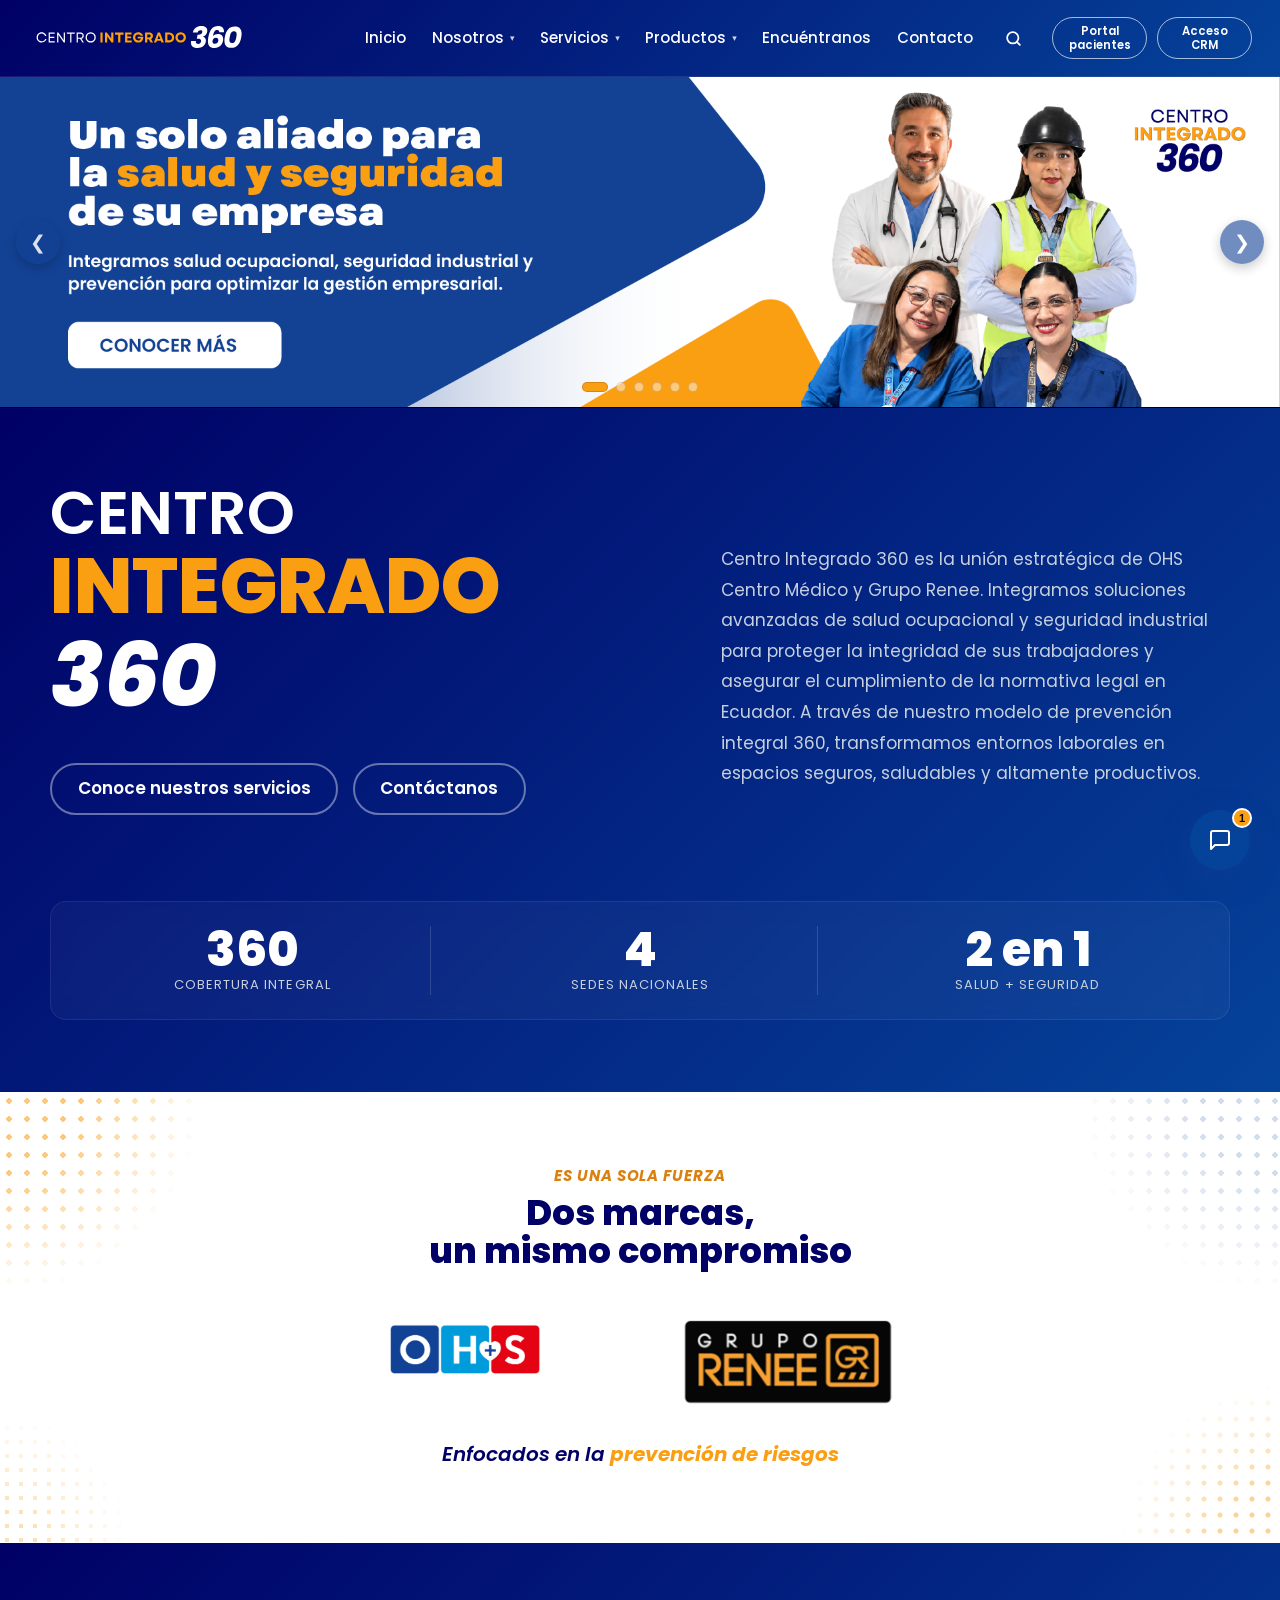
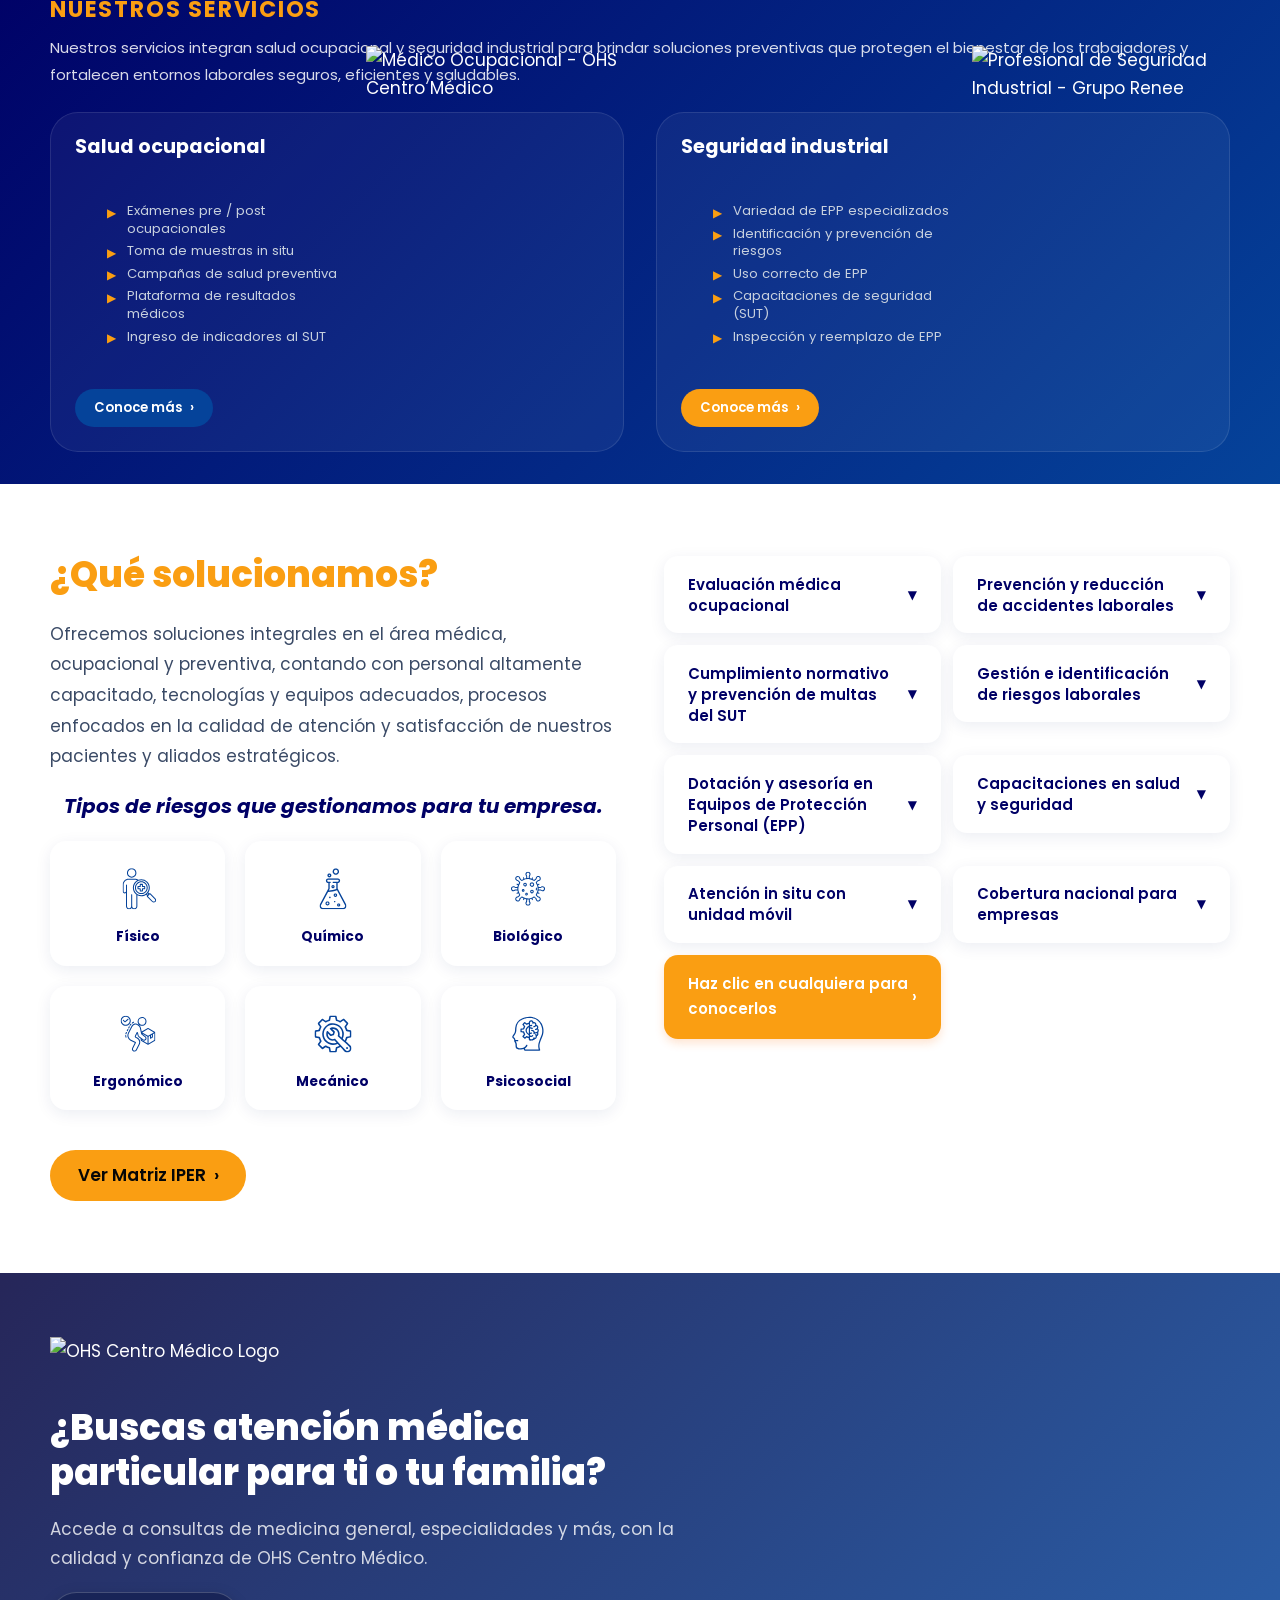
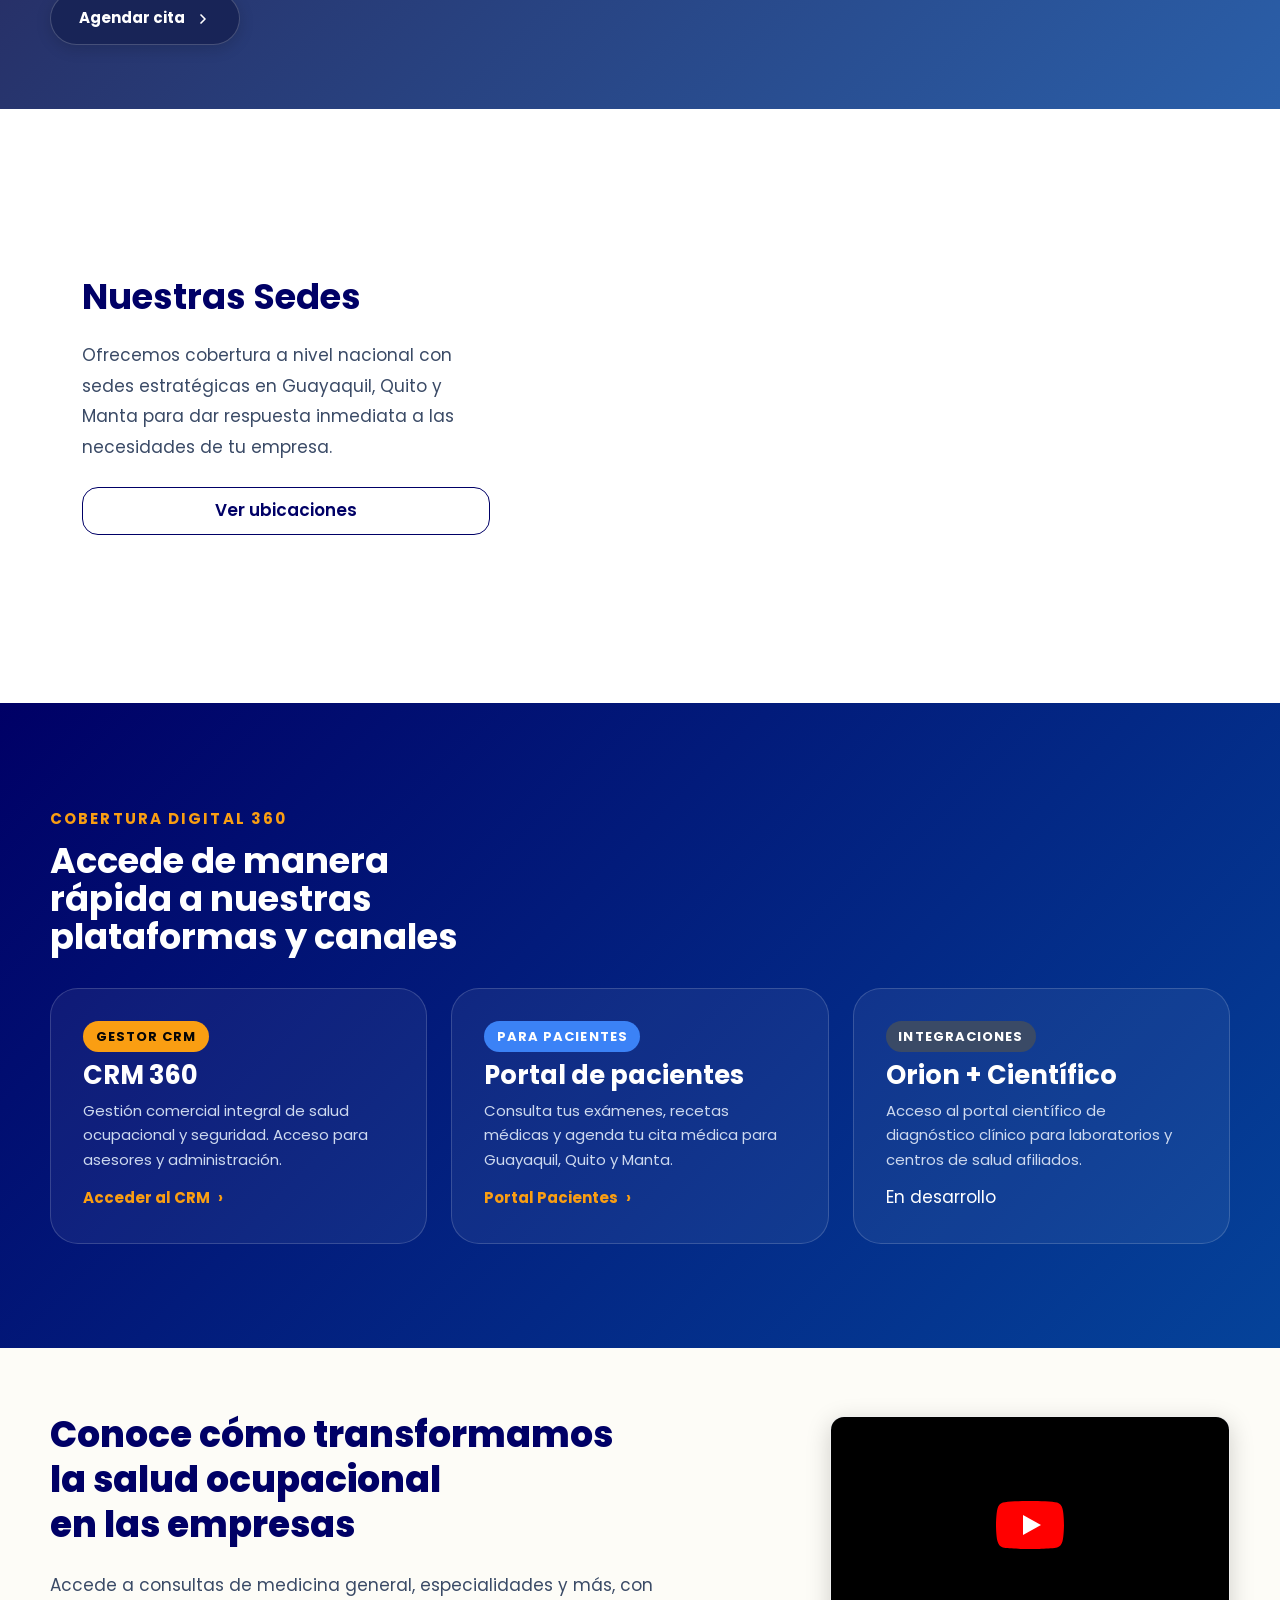
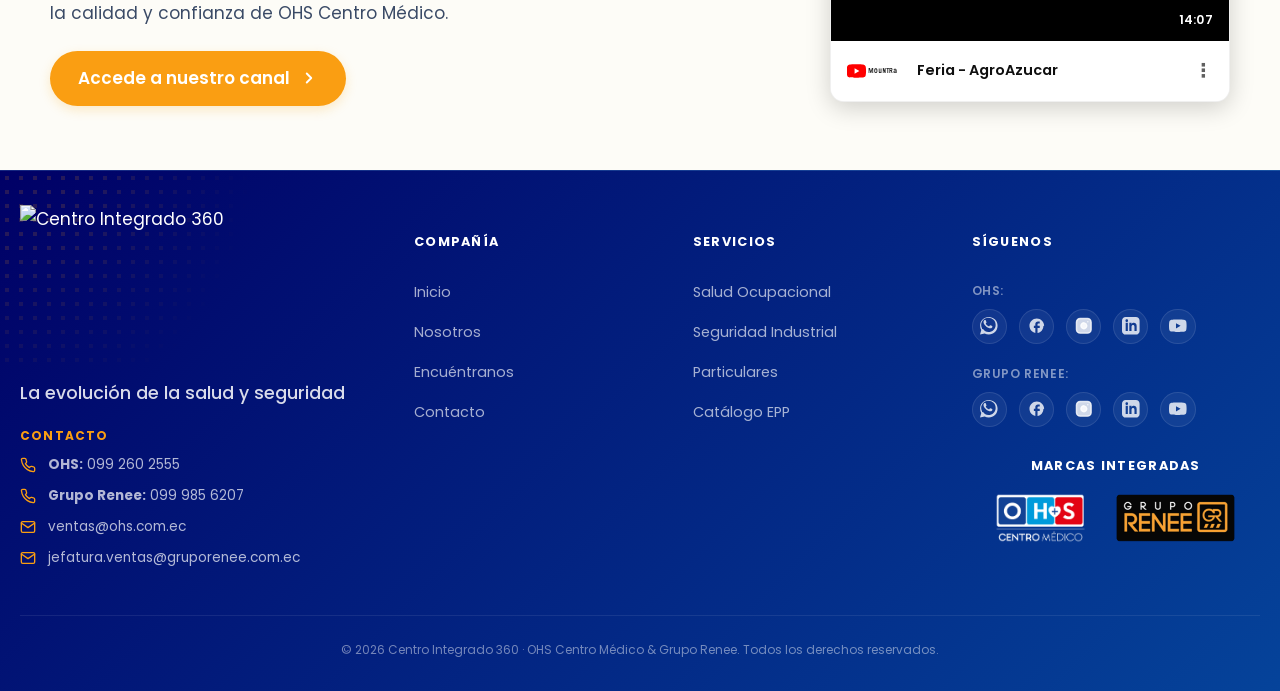
==== commit b0292b60: "producto" ====
--- a/index.html
+++ b/index.html
@@ -214,9 +214,9 @@
         <h2 id="fuerza-title" class="section-title">Dos marcas,<br>un mismo compromiso</h2>
 
         <div class="fuerza-logos-wrap">
-          <img class="brand-logo-img" src="assets/img/logo-ohs.png" alt="OHS Centro Médico" />
+          <img class="brand-logo-img" src="assets/img/OHS_LOGO.png" alt="OHS Centro Médico" />
           <span class="fuerza-x"></span>
-          <img class="brand-logo-img" src="assets/img/logo-renee.png" alt="Grupo Renee" />
+          <img class="brand-logo-img" src="assets/img/GRENEE_LOGO.png" alt="Grupo Renee" />
         </div>
 
         <p class="fuerza-foot">Enfocados en la <span>prevención de riesgos</span></p>
@@ -671,8 +671,8 @@
         <div class="footer-logos-alliance">
           <h4 class="footer-col-title">MARCAS INTEGRADAS</h4>
           <div class="footer-logos-images">
-            <img src="assets/img/logo-ohs.png" alt="OHS Centro Médico" loading="lazy" />
-            <img src="assets/img/logo-renee.png" alt="Grupo Renee" loading="lazy" />
+            <img class="footer-logo-ohs" src="assets/img/OHS_LOGO.png" alt="OHS Centro Médico" loading="lazy" />
+            <img class="footer-logo-renee" src="assets/img/GRENEE_LOGO.png" alt="Grupo Renee" loading="lazy" />
           </div>
         </div>
       </div>
--- a/assets/css/styles.css
+++ b/assets/css/styles.css
@@ -2123,20 +2123,34 @@
 
 .footer-logos-alliance {
   margin-top: 0.5rem;
+  display: flex;
+  flex-direction: column;
+  align-items: center;
+  text-align: center;
+  width: 100%;
 }
 
 .footer-logos-images {
   display: flex;
   gap: 1.5rem;
-  align-items: center;
+  align-items: flex-start;
+  justify-content: center;
   margin-top: 0.75rem;
+  width: 100%;
 }
 
 .footer-logos-images img {
-  height: 48px;
   width: auto;
   object-fit: contain;
   transition: transform 0.2s ease;
+}
+
+.footer-logo-ohs {
+  height: 50px;
+}
+
+.footer-logo-renee {
+  height: 50px;
 }
 
 .footer-logos-images img:hover {
@@ -2180,11 +2194,13 @@
   .site-footer {
     padding: 3rem 0 1.5rem;
   }
+
   .footer-logo-main {
     height: 120px;
     margin-top: -20px;
     margin-bottom: -15px;
   }
+
   .footer-slogan {
     font-size: 1rem;
   }
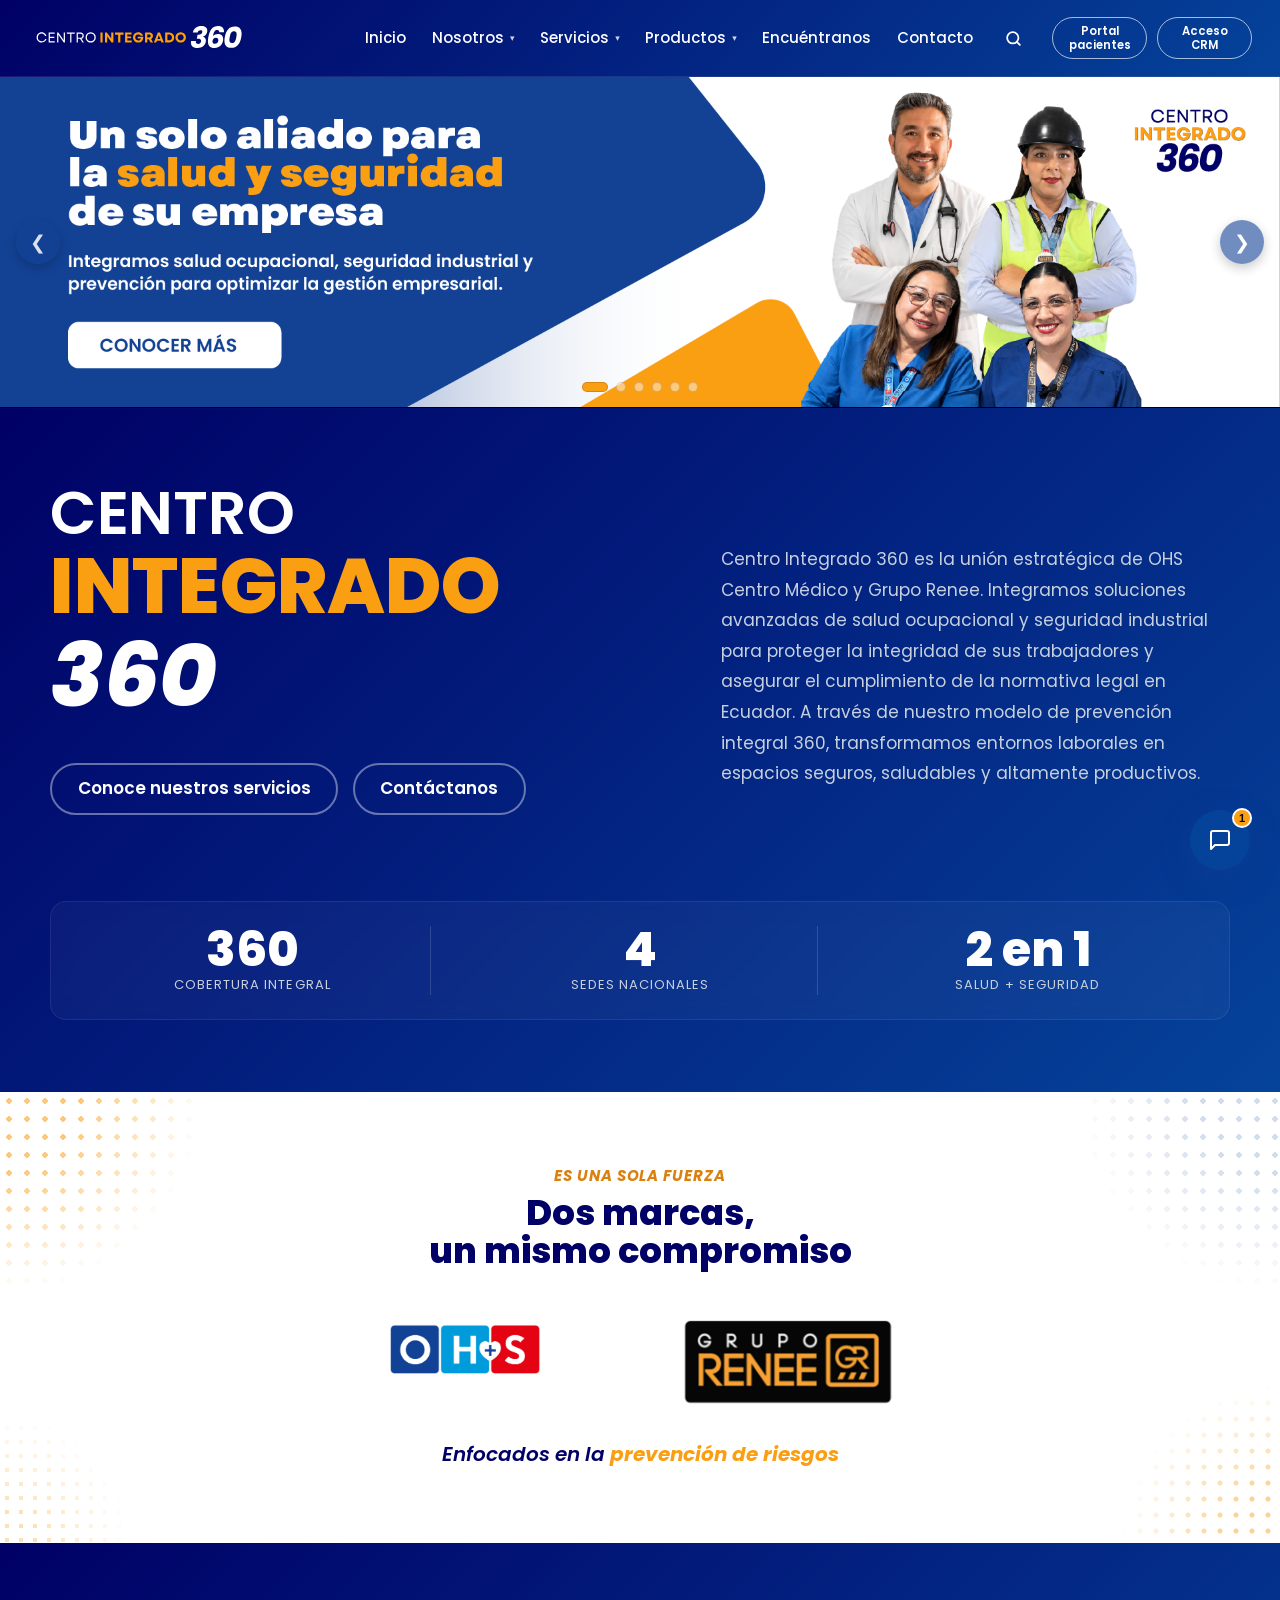
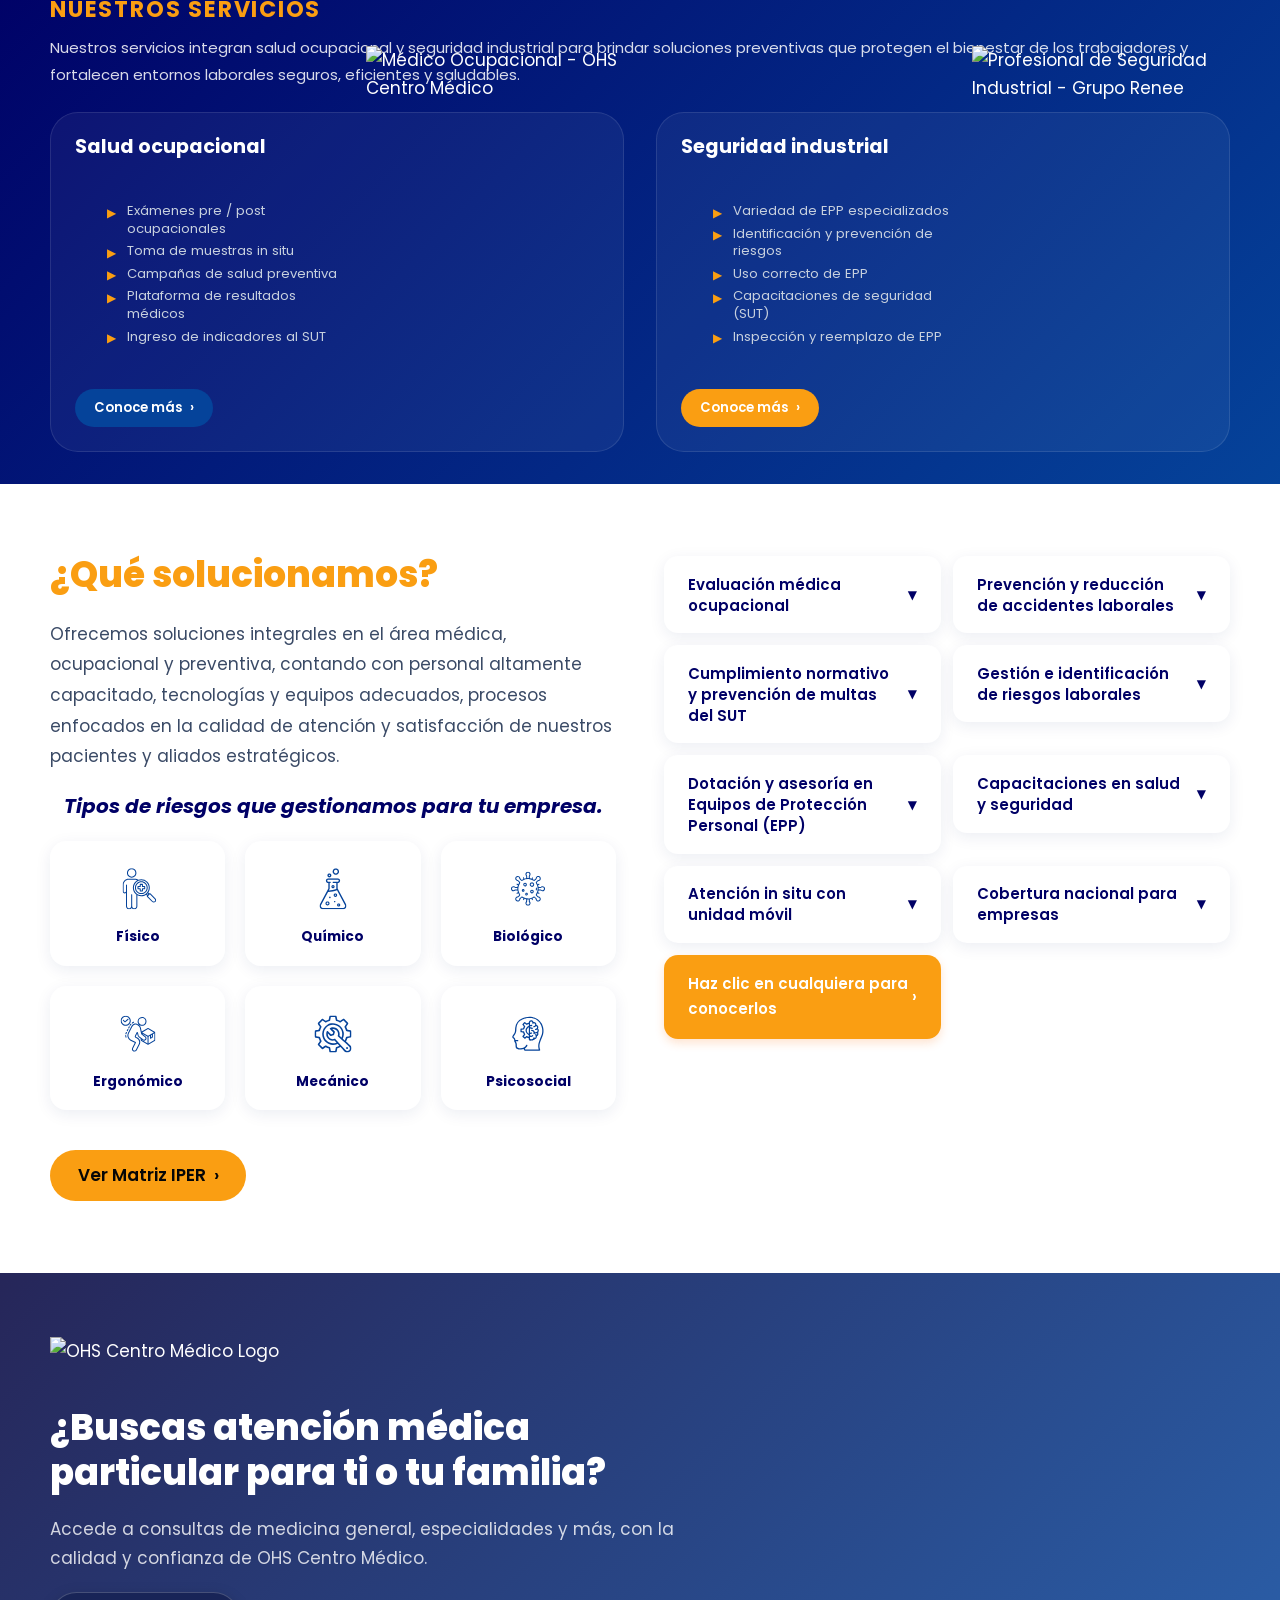
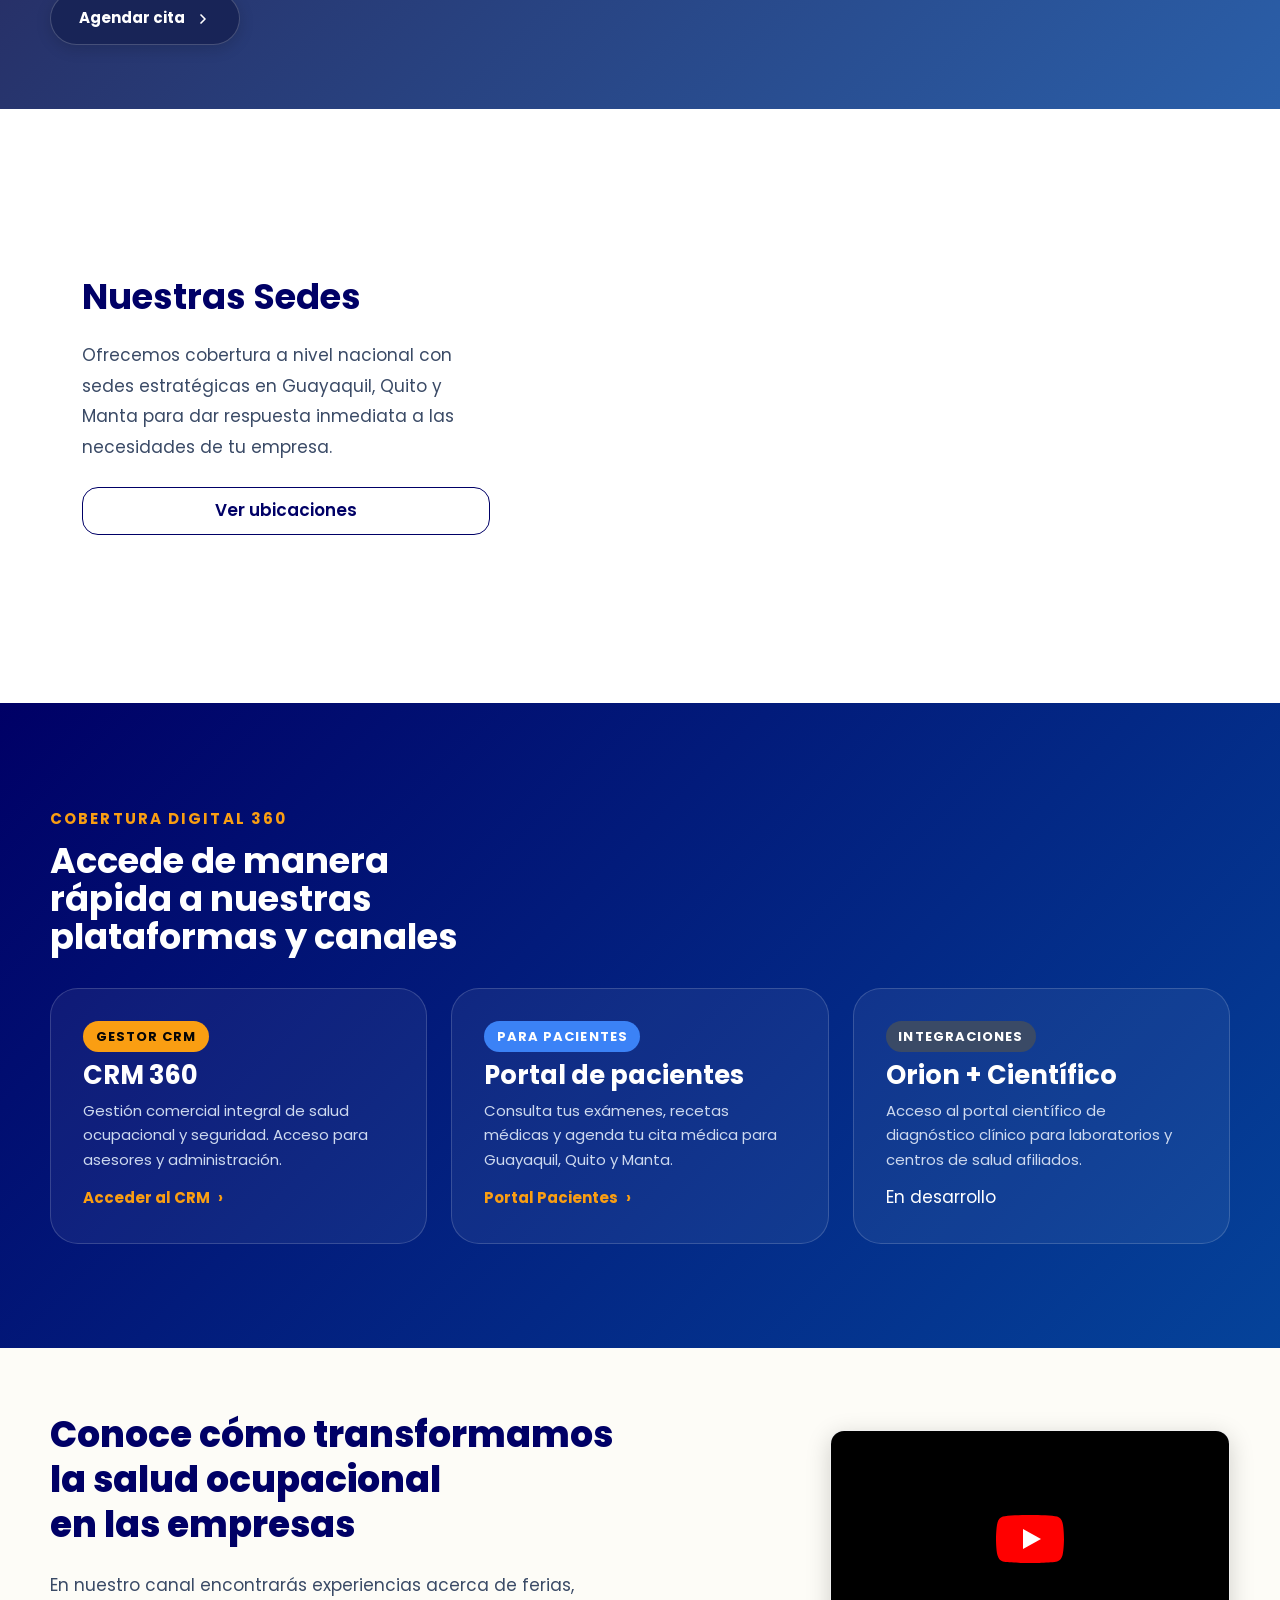
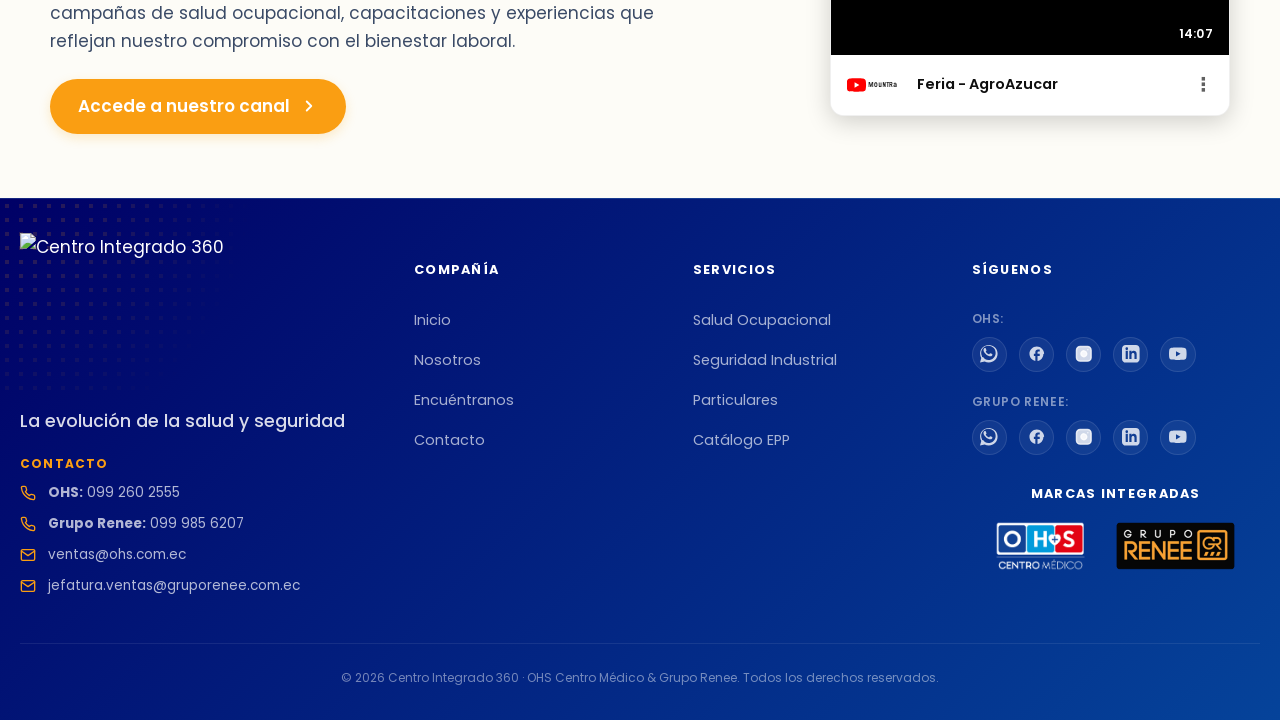
==== commit 83faeea6: "producto" ====
--- a/index.html
+++ b/index.html
@@ -507,8 +507,8 @@
       <div class="container yt-grid">
         <div class="yt-content">
           <h2 id="yt-section-title">Conoce cómo transformamos la salud ocupacional en las empresas</h2>
-          <p>Accede a consultas de medicina general, especialidades y más, con la calidad y confianza de OHS Centro
-            Médico.</p>
+          <p>En nuestro canal encontrarás experiencias acerca de ferias, campañas de salud ocupacional, capacitaciones y
+            experiencias que reflejan nuestro compromiso con el bienestar laboral.</p>
           <a href="https://www.youtube.com/@CentroMedico_OHS/featured" target="_blank" rel="noopener"
             class="yt-btn-canal">
             Accede a nuestro canal
@@ -557,38 +557,59 @@
 
   </main>
 
-    <!-- ===================== FOOTER ===================== -->
+  <!-- ===================== FOOTER ===================== -->
   <footer class="site-footer">
     <div class="footer-dots" aria-hidden="true"></div>
     <div class="container footer-grid-container">
       <!-- Columna 1: Brand & Contact Info -->
       <div class="footer-col footer-col-brand">
-        <img src="assets/img/Iconos/logos/centro integrado blanco.svg" alt="Centro Integrado 360" class="footer-logo-main" loading="lazy" />
+        <img src="assets/img/Iconos/logos/centro integrado blanco.svg" alt="Centro Integrado 360"
+          class="footer-logo-main" loading="lazy" />
         <p class="footer-slogan">La evolución de la salud y seguridad</p>
-        
+
         <div class="footer-contact-info">
           <h4 class="footer-sub-title">Contacto</h4>
           <ul class="footer-contact-list">
             <li>
-              <svg class="footer-contact-icon" viewBox="0 0 24 24" fill="none" stroke="currentColor" stroke-width="2" stroke-linecap="round" stroke-linejoin="round"><path d="M22 16.92v3a2 2 0 0 1-2.18 2 19.79 19.79 0 0 1-8.63-3.07 19.5 19.5 0 0 1-6-6 19.79 19.79 0 0 1-3.07-8.67A2 2 0 0 1 4.11 2h3a2 2 0 0 1 2 1.72 12.84 12.84 0 0 0 .7 2.81 2 2 0 0 1-.45 2.11L8.09 9.91a16 16 0 0 0 6 6l1.27-1.27a2 2 0 0 1 2.11-.45 12.84 12.84 0 0 0 2.81.7A2 2 0 0 1 22 16.92z"></path></svg>
+              <svg class="footer-contact-icon" viewBox="0 0 24 24" fill="none" stroke="currentColor" stroke-width="2"
+                stroke-linecap="round" stroke-linejoin="round">
+                <path
+                  d="M22 16.92v3a2 2 0 0 1-2.18 2 19.79 19.79 0 0 1-8.63-3.07 19.5 19.5 0 0 1-6-6 19.79 19.79 0 0 1-3.07-8.67A2 2 0 0 1 4.11 2h3a2 2 0 0 1 2 1.72 12.84 12.84 0 0 0 .7 2.81 2 2 0 0 1-.45 2.11L8.09 9.91a16 16 0 0 0 6 6l1.27-1.27a2 2 0 0 1 2.11-.45 12.84 12.84 0 0 0 2.81.7A2 2 0 0 1 22 16.92z">
+                </path>
+              </svg>
               <span>
-                <strong>OHS:</strong> <a href="https://wa.me/593992602555" target="_blank" rel="noopener">099 260 2555</a>
+                <strong>OHS:</strong> <a href="https://wa.me/593992602555" target="_blank" rel="noopener">099 260
+                  2555</a>
               </span>
             </li>
             <li>
-              <svg class="footer-contact-icon" viewBox="0 0 24 24" fill="none" stroke="currentColor" stroke-width="2" stroke-linecap="round" stroke-linejoin="round"><path d="M22 16.92v3a2 2 0 0 1-2.18 2 19.79 19.79 0 0 1-8.63-3.07 19.5 19.5 0 0 1-6-6 19.79 19.79 0 0 1-3.07-8.67A2 2 0 0 1 4.11 2h3a2 2 0 0 1 2 1.72 12.84 12.84 0 0 0 .7 2.81 2 2 0 0 1-.45 2.11L8.09 9.91a16 16 0 0 0 6 6l1.27-1.27a2 2 0 0 1 2.11-.45 12.84 12.84 0 0 0 2.81.7A2 2 0 0 1 22 16.92z"></path></svg>
+              <svg class="footer-contact-icon" viewBox="0 0 24 24" fill="none" stroke="currentColor" stroke-width="2"
+                stroke-linecap="round" stroke-linejoin="round">
+                <path
+                  d="M22 16.92v3a2 2 0 0 1-2.18 2 19.79 19.79 0 0 1-8.63-3.07 19.5 19.5 0 0 1-6-6 19.79 19.79 0 0 1-3.07-8.67A2 2 0 0 1 4.11 2h3a2 2 0 0 1 2 1.72 12.84 12.84 0 0 0 .7 2.81 2 2 0 0 1-.45 2.11L8.09 9.91a16 16 0 0 0 6 6l1.27-1.27a2 2 0 0 1 2.11-.45 12.84 12.84 0 0 0 2.81.7A2 2 0 0 1 22 16.92z">
+                </path>
+              </svg>
               <span>
-                <strong>Grupo Renee:</strong> <a href="https://wa.me/593999856207" target="_blank" rel="noopener">099 985 6207</a>
+                <strong>Grupo Renee:</strong> <a href="https://wa.me/593999856207" target="_blank" rel="noopener">099
+                  985 6207</a>
               </span>
             </li>
             <li>
-              <svg class="footer-contact-icon" viewBox="0 0 24 24" fill="none" stroke="currentColor" stroke-width="2" stroke-linecap="round" stroke-linejoin="round"><path d="M4 4h16c1.1 0 2 .9 2 2v12c0 1.1-.9 2-2 2H4c-1.1 0-2-.9-2-2V6c0-1.1.9-2 2-2z"></path><polyline points="22,6 12,13 2,6"></polyline></svg>
+              <svg class="footer-contact-icon" viewBox="0 0 24 24" fill="none" stroke="currentColor" stroke-width="2"
+                stroke-linecap="round" stroke-linejoin="round">
+                <path d="M4 4h16c1.1 0 2 .9 2 2v12c0 1.1-.9 2-2 2H4c-1.1 0-2-.9-2-2V6c0-1.1.9-2 2-2z"></path>
+                <polyline points="22,6 12,13 2,6"></polyline>
+              </svg>
               <span>
                 <a href="mailto:ventas@ohs.com.ec">ventas@ohs.com.ec</a>
               </span>
             </li>
             <li>
-              <svg class="footer-contact-icon" viewBox="0 0 24 24" fill="none" stroke="currentColor" stroke-width="2" stroke-linecap="round" stroke-linejoin="round"><path d="M4 4h16c1.1 0 2 .9 2 2v12c0 1.1-.9 2-2 2H4c-1.1 0-2-.9-2-2V6c0-1.1.9-2 2-2z"></path><polyline points="22,6 12,13 2,6"></polyline></svg>
+              <svg class="footer-contact-icon" viewBox="0 0 24 24" fill="none" stroke="currentColor" stroke-width="2"
+                stroke-linecap="round" stroke-linejoin="round">
+                <path d="M4 4h16c1.1 0 2 .9 2 2v12c0 1.1-.9 2-2 2H4c-1.1 0-2-.9-2-2V6c0-1.1.9-2 2-2z"></path>
+                <polyline points="22,6 12,13 2,6"></polyline>
+              </svg>
               <span>
                 <a href="mailto:jefatura.ventas@gruporenee.com.ec">jefatura.ventas@gruporenee.com.ec</a>
               </span>
@@ -628,41 +649,83 @@
             <span class="social-brand-label">OHS:</span>
             <div class="footer-social-icons">
               <a href="https://wa.me/593992602555" target="_blank" rel="noopener" aria-label="WhatsApp OHS">
-                <svg viewBox="0 0 24 24" fill="currentColor"><path d="M.057 24l1.687-6.163c-1.041-1.804-1.588-3.849-1.587-5.946C.06 5.348 5.397.01 12.008.01c3.202.001 6.212 1.246 8.477 3.514 2.266 2.268 3.507 5.28 3.505 8.484-.004 6.657-5.34 11.997-11.953 11.997-2.005-.001-3.973-.5-5.739-1.446L0 24zm6.59-4.846c1.6.95 3.188 1.449 4.825 1.451 5.436 0 9.86-4.37 9.864-9.799.002-2.63-1.023-5.101-2.885-6.966a9.78 9.78 0 0 0-6.975-2.881c-5.433 0-9.86 4.371-9.864 9.8-.001 1.73.457 3.414 1.32 4.9l-.317 1.157 1.218-.32 1.019.598zm9.718-6.938c-.3-.15-1.771-.875-2.046-.975-.276-.1-.476-.15-.676.15-.2.3-.776.975-.95 1.175-.175.2-.35.225-.65.075-.3-.15-1.267-.467-2.413-1.49-.893-.797-1.496-1.782-1.672-2.08-.175-.3-.018-.462.158-.636.159-.156.3-.35.45-.525.15-.175.2-.3.3-.5.1-.2.05-.375-.025-.525-.075-.15-.676-1.63-.926-2.233-.243-.586-.492-.507-.676-.516-.174-.008-.374-.01-.574-.01-.2 0-.526.075-.802.375-.275.3-1.05 1.025-1.05 2.5s1.075 2.9 1.225 3.1c.15.2 2.11 3.22 5.11 4.52.714.31 1.27.494 1.704.632.717.228 1.37.196 1.885.119.574-.086 1.771-.725 2.021-1.425.25-.7.25-1.3.175-1.425-.075-.125-.275-.2-.575-.35z"/></svg>
-              </a>
-              <a href="https://www.facebook.com/share/1KiGc3uQm6/" target="_blank" rel="noopener" aria-label="Facebook OHS">
-                <svg viewBox="0 0 24 24" fill="currentColor"><path d="M22 12c0-5.52-4.48-10-10-10S2 6.48 2 12c0 4.84 3.44 8.87 8 9.8V15H8v-3h2V9.5C10 7.57 11.57 6 13.5 6H16v3h-2c-.55 0-1 .45-1 1v2h3v3h-3v6.95c4.56-.93 8-4.96 8-9.75z"/></svg>
-              </a>
-              <a href="https://www.instagram.com/centromedico_ohs" target="_blank" rel="noopener" aria-label="Instagram OHS">
-                <svg viewBox="0 0 24 24" fill="none" stroke="currentColor" stroke-width="2" stroke-linecap="round" stroke-linejoin="round"><rect x="2" y="2" width="20" height="20" rx="5" ry="5"></rect><path d="M16 11.37A4 4 0 1 1 12.63 8 4 4 0 0 1 16 11.37z"></path><line x1="17.5" y1="6.5" x2="17.51" y2="6.5"></line></svg>
-              </a>
-              <a href="https://www.linkedin.com/in/centro-m%C3%A9dico-ohs-45673b123/" target="_blank" rel="noopener" aria-label="LinkedIn OHS">
-                <svg viewBox="0 0 24 24" fill="currentColor"><path d="M19 0h-14c-2.761 0-5 2.239-5 5v14c0 2.761 2.239 5 5 5h14c2.762 0 5-2.239 5-5v-14c0-2.761-2.238-5-5-5zm-11 19h-3v-11h3v11zm-1.5-12.268c-.966 0-1.75-.779-1.75-1.75s.784-1.75 1.75-1.75 1.75.779 1.75 1.75-.784 1.75-1.75 1.75zm13.5 12.268h-3v-5.604c0-3.368-4-3.113-4 0v5.604h-3v-11h3v1.765c1.396-2.586 7-2.777 7 2.476v6.759z"/></svg>
-              </a>
-              <a href="https://www.youtube.com/@CentroMedico_OHS/featured" target="_blank" rel="noopener" aria-label="YouTube OHS">
-                <svg viewBox="0 0 24 24" fill="currentColor"><path d="M23.498 6.163a3.003 3.003 0 0 0-2.11-2.108C19.53 3.5 12 3.5 12 3.5s-7.53 0-9.388.555A3.003 3.003 0 0 0 .502 6.163C0 8.07 0 12 0 12s0 3.93.502 5.837a3.003 3.003 0 0 0 2.11 2.108C4.47 20.5 12 20.5 12 20.5s7.53 0 9.388-.555a3.003 3.003 0 0 0 2.11-2.108C24 15.93 24 12 24 12s0-3.93-.502-5.837zM9.545 15.568V8.432L15.818 12l-6.273 3.568z"/></svg>
-              </a>
-            </div>
-          </div>
-          
+                <svg viewBox="0 0 24 24" fill="currentColor">
+                  <path
+                    d="M.057 24l1.687-6.163c-1.041-1.804-1.588-3.849-1.587-5.946C.06 5.348 5.397.01 12.008.01c3.202.001 6.212 1.246 8.477 3.514 2.266 2.268 3.507 5.28 3.505 8.484-.004 6.657-5.34 11.997-11.953 11.997-2.005-.001-3.973-.5-5.739-1.446L0 24zm6.59-4.846c1.6.95 3.188 1.449 4.825 1.451 5.436 0 9.86-4.37 9.864-9.799.002-2.63-1.023-5.101-2.885-6.966a9.78 9.78 0 0 0-6.975-2.881c-5.433 0-9.86 4.371-9.864 9.8-.001 1.73.457 3.414 1.32 4.9l-.317 1.157 1.218-.32 1.019.598zm9.718-6.938c-.3-.15-1.771-.875-2.046-.975-.276-.1-.476-.15-.676.15-.2.3-.776.975-.95 1.175-.175.2-.35.225-.65.075-.3-.15-1.267-.467-2.413-1.49-.893-.797-1.496-1.782-1.672-2.08-.175-.3-.018-.462.158-.636.159-.156.3-.35.45-.525.15-.175.2-.3.3-.5.1-.2.05-.375-.025-.525-.075-.15-.676-1.63-.926-2.233-.243-.586-.492-.507-.676-.516-.174-.008-.374-.01-.574-.01-.2 0-.526.075-.802.375-.275.3-1.05 1.025-1.05 2.5s1.075 2.9 1.225 3.1c.15.2 2.11 3.22 5.11 4.52.714.31 1.27.494 1.704.632.717.228 1.37.196 1.885.119.574-.086 1.771-.725 2.021-1.425.25-.7.25-1.3.175-1.425-.075-.125-.275-.2-.575-.35z" />
+                </svg>
+              </a>
+              <a href="https://www.facebook.com/share/1KiGc3uQm6/" target="_blank" rel="noopener"
+                aria-label="Facebook OHS">
+                <svg viewBox="0 0 24 24" fill="currentColor">
+                  <path
+                    d="M22 12c0-5.52-4.48-10-10-10S2 6.48 2 12c0 4.84 3.44 8.87 8 9.8V15H8v-3h2V9.5C10 7.57 11.57 6 13.5 6H16v3h-2c-.55 0-1 .45-1 1v2h3v3h-3v6.95c4.56-.93 8-4.96 8-9.75z" />
+                </svg>
+              </a>
+              <a href="https://www.instagram.com/centromedico_ohs" target="_blank" rel="noopener"
+                aria-label="Instagram OHS">
+                <svg viewBox="0 0 24 24" fill="none" stroke="currentColor" stroke-width="2" stroke-linecap="round"
+                  stroke-linejoin="round">
+                  <rect x="2" y="2" width="20" height="20" rx="5" ry="5"></rect>
+                  <path d="M16 11.37A4 4 0 1 1 12.63 8 4 4 0 0 1 16 11.37z"></path>
+                  <line x1="17.5" y1="6.5" x2="17.51" y2="6.5"></line>
+                </svg>
+              </a>
+              <a href="https://www.linkedin.com/in/centro-m%C3%A9dico-ohs-45673b123/" target="_blank" rel="noopener"
+                aria-label="LinkedIn OHS">
+                <svg viewBox="0 0 24 24" fill="currentColor">
+                  <path
+                    d="M19 0h-14c-2.761 0-5 2.239-5 5v14c0 2.761 2.239 5 5 5h14c2.762 0 5-2.239 5-5v-14c0-2.761-2.238-5-5-5zm-11 19h-3v-11h3v11zm-1.5-12.268c-.966 0-1.75-.779-1.75-1.75s.784-1.75 1.75-1.75 1.75.779 1.75 1.75-.784 1.75-1.75 1.75zm13.5 12.268h-3v-5.604c0-3.368-4-3.113-4 0v5.604h-3v-11h3v1.765c1.396-2.586 7-2.777 7 2.476v6.759z" />
+                </svg>
+              </a>
+              <a href="https://www.youtube.com/@CentroMedico_OHS/featured" target="_blank" rel="noopener"
+                aria-label="YouTube OHS">
+                <svg viewBox="0 0 24 24" fill="currentColor">
+                  <path
+                    d="M23.498 6.163a3.003 3.003 0 0 0-2.11-2.108C19.53 3.5 12 3.5 12 3.5s-7.53 0-9.388.555A3.003 3.003 0 0 0 .502 6.163C0 8.07 0 12 0 12s0 3.93.502 5.837a3.003 3.003 0 0 0 2.11 2.108C4.47 20.5 12 20.5 12 20.5s7.53 0 9.388-.555a3.003 3.003 0 0 0 2.11-2.108C24 15.93 24 12 24 12s0-3.93-.502-5.837zM9.545 15.568V8.432L15.818 12l-6.273 3.568z" />
+                </svg>
+              </a>
+            </div>
+          </div>
+
           <!-- Grupo Renee -->
           <div class="footer-brand-social-group">
             <span class="social-brand-label">Grupo Renee:</span>
             <div class="footer-social-icons">
               <a href="https://wa.me/593999856207" target="_blank" rel="noopener" aria-label="WhatsApp Grupo Renee">
-                <svg viewBox="0 0 24 24" fill="currentColor"><path d="M.057 24l1.687-6.163c-1.041-1.804-1.588-3.849-1.587-5.946C.06 5.348 5.397.01 12.008.01c3.202.001 6.212 1.246 8.477 3.514 2.266 2.268 3.507 5.28 3.505 8.484-.004 6.657-5.34 11.997-11.953 11.997-2.005-.001-3.973-.5-5.739-1.446L0 24zm6.59-4.846c1.6.95 3.188 1.449 4.825 1.451 5.436 0 9.86-4.37 9.864-9.799.002-2.63-1.023-5.101-2.885-6.966a9.78 9.78 0 0 0-6.975-2.881c-5.433 0-9.86 4.371-9.864 9.8-.001 1.73.457 3.414 1.32 4.9l-.317 1.157 1.218-.32 1.019.598zm9.718-6.938c-.3-.15-1.771-.875-2.046-.975-.276-.1-.476-.15-.676.15-.2.3-.776.975-.95 1.175-.175.2-.35.225-.65.075-.3-.15-1.267-.467-2.413-1.49-.893-.797-1.496-1.782-1.672-2.08-.175-.3-.018-.462.158-.636.159-.156.3-.35.45-.525.15-.175.2-.3.3-.5.1-.2.05-.375-.025-.525-.075-.15-.676-1.63-.926-2.233-.243-.586-.492-.507-.676-.516-.174-.008-.374-.01-.574-.01-.2 0-.526.075-.802.375-.275.3-1.05 1.025-1.05 2.5s1.075 2.9 1.225 3.1c.15.2 2.11 3.22 5.11 4.52.714.31 1.27.494 1.704.632.717.228 1.37.196 1.885.119.574-.086 1.771-.725 2.021-1.425.25-.7.25-1.3.175-1.425-.075-.125-.275-.2-.575-.35z"/></svg>
-              </a>
-              <a href="https://www.facebook.com/share/14eQuZJYQS2/" target="_blank" rel="noopener" aria-label="Facebook Grupo Renee">
-                <svg viewBox="0 0 24 24" fill="currentColor"><path d="M22 12c0-5.52-4.48-10-10-10S2 6.48 2 12c0 4.84 3.44 8.87 8 9.8V15H8v-3h2V9.5C10 7.57 11.57 6 13.5 6H16v3h-2c-.55 0-1 .45-1 1v2h3v3h-3v6.95c4.56-.93 8-4.96 8-9.75z"/></svg>
-              </a>
-              <a href="https://www.instagram.com/grupo_renee" target="_blank" rel="noopener" aria-label="Instagram Grupo Renee">
-                <svg viewBox="0 0 24 24" fill="none" stroke="currentColor" stroke-width="2" stroke-linecap="round" stroke-linejoin="round"><rect x="2" y="2" width="20" height="20" rx="5" ry="5"></rect><path d="M16 11.37A4 4 0 1 1 12.63 8 4 4 0 0 1 16 11.37z"></path><line x1="17.5" y1="6.5" x2="17.51" y2="6.5"></line></svg>
-              </a>
-              <a href="https://www.linkedin.com/in/grupo-renee/" target="_blank" rel="noopener" aria-label="LinkedIn Grupo Renee">
-                <svg viewBox="0 0 24 24" fill="currentColor"><path d="M19 0h-14c-2.761 0-5 2.239-5 5v14c0 2.761 2.239 5 5 5h14c2.762 0 5-2.239 5-5v-14c0-2.761-2.238-5-5-5zm-11 19h-3v-11h3v11zm-1.5-12.268c-.966 0-1.75-.779-1.75-1.75s.784-1.75 1.75-1.75 1.75.779 1.75 1.75-.784 1.75-1.75 1.75zm13.5 12.268h-3v-5.604c0-3.368-4-3.113-4 0v5.604h-3v-11h3v1.765c1.396-2.586 7-2.777 7 2.476v6.759z"/></svg>
-              </a>
-              <a href="https://www.youtube.com/@grureneesas.a.1385" target="_blank" rel="noopener" aria-label="YouTube Grupo Renee">
-                <svg viewBox="0 0 24 24" fill="currentColor"><path d="M23.498 6.163a3.003 3.003 0 0 0-2.11-2.108C19.53 3.5 12 3.5 12 3.5s-7.53 0-9.388.555A3.003 3.003 0 0 0 .502 6.163C0 8.07 0 12 0 12s0 3.93.502 5.837a3.003 3.003 0 0 0 2.11 2.108C4.47 20.5 12 20.5 12 20.5s7.53 0 9.388-.555a3.003 3.003 0 0 0 2.11-2.108C24 15.93 24 12 24 12s0-3.93-.502-5.837zM9.545 15.568V8.432L15.818 12l-6.273 3.568z"/></svg>
+                <svg viewBox="0 0 24 24" fill="currentColor">
+                  <path
+                    d="M.057 24l1.687-6.163c-1.041-1.804-1.588-3.849-1.587-5.946C.06 5.348 5.397.01 12.008.01c3.202.001 6.212 1.246 8.477 3.514 2.266 2.268 3.507 5.28 3.505 8.484-.004 6.657-5.34 11.997-11.953 11.997-2.005-.001-3.973-.5-5.739-1.446L0 24zm6.59-4.846c1.6.95 3.188 1.449 4.825 1.451 5.436 0 9.86-4.37 9.864-9.799.002-2.63-1.023-5.101-2.885-6.966a9.78 9.78 0 0 0-6.975-2.881c-5.433 0-9.86 4.371-9.864 9.8-.001 1.73.457 3.414 1.32 4.9l-.317 1.157 1.218-.32 1.019.598zm9.718-6.938c-.3-.15-1.771-.875-2.046-.975-.276-.1-.476-.15-.676.15-.2.3-.776.975-.95 1.175-.175.2-.35.225-.65.075-.3-.15-1.267-.467-2.413-1.49-.893-.797-1.496-1.782-1.672-2.08-.175-.3-.018-.462.158-.636.159-.156.3-.35.45-.525.15-.175.2-.3.3-.5.1-.2.05-.375-.025-.525-.075-.15-.676-1.63-.926-2.233-.243-.586-.492-.507-.676-.516-.174-.008-.374-.01-.574-.01-.2 0-.526.075-.802.375-.275.3-1.05 1.025-1.05 2.5s1.075 2.9 1.225 3.1c.15.2 2.11 3.22 5.11 4.52.714.31 1.27.494 1.704.632.717.228 1.37.196 1.885.119.574-.086 1.771-.725 2.021-1.425.25-.7.25-1.3.175-1.425-.075-.125-.275-.2-.575-.35z" />
+                </svg>
+              </a>
+              <a href="https://www.facebook.com/share/14eQuZJYQS2/" target="_blank" rel="noopener"
+                aria-label="Facebook Grupo Renee">
+                <svg viewBox="0 0 24 24" fill="currentColor">
+                  <path
+                    d="M22 12c0-5.52-4.48-10-10-10S2 6.48 2 12c0 4.84 3.44 8.87 8 9.8V15H8v-3h2V9.5C10 7.57 11.57 6 13.5 6H16v3h-2c-.55 0-1 .45-1 1v2h3v3h-3v6.95c4.56-.93 8-4.96 8-9.75z" />
+                </svg>
+              </a>
+              <a href="https://www.instagram.com/grupo_renee" target="_blank" rel="noopener"
+                aria-label="Instagram Grupo Renee">
+                <svg viewBox="0 0 24 24" fill="none" stroke="currentColor" stroke-width="2" stroke-linecap="round"
+                  stroke-linejoin="round">
+                  <rect x="2" y="2" width="20" height="20" rx="5" ry="5"></rect>
+                  <path d="M16 11.37A4 4 0 1 1 12.63 8 4 4 0 0 1 16 11.37z"></path>
+                  <line x1="17.5" y1="6.5" x2="17.51" y2="6.5"></line>
+                </svg>
+              </a>
+              <a href="https://www.linkedin.com/in/grupo-renee/" target="_blank" rel="noopener"
+                aria-label="LinkedIn Grupo Renee">
+                <svg viewBox="0 0 24 24" fill="currentColor">
+                  <path
+                    d="M19 0h-14c-2.761 0-5 2.239-5 5v14c0 2.761 2.239 5 5 5h14c2.762 0 5-2.239 5-5v-14c0-2.761-2.238-5-5-5zm-11 19h-3v-11h3v11zm-1.5-12.268c-.966 0-1.75-.779-1.75-1.75s.784-1.75 1.75-1.75 1.75.779 1.75 1.75-.784 1.75-1.75 1.75zm13.5 12.268h-3v-5.604c0-3.368-4-3.113-4 0v5.604h-3v-11h3v1.765c1.396-2.586 7-2.777 7 2.476v6.759z" />
+                </svg>
+              </a>
+              <a href="https://www.youtube.com/@grureneesas.a.1385" target="_blank" rel="noopener"
+                aria-label="YouTube Grupo Renee">
+                <svg viewBox="0 0 24 24" fill="currentColor">
+                  <path
+                    d="M23.498 6.163a3.003 3.003 0 0 0-2.11-2.108C19.53 3.5 12 3.5 12 3.5s-7.53 0-9.388.555A3.003 3.003 0 0 0 .502 6.163C0 8.07 0 12 0 12s0 3.93.502 5.837a3.003 3.003 0 0 0 2.11 2.108C4.47 20.5 12 20.5 12 20.5s7.53 0 9.388-.555a3.003 3.003 0 0 0 2.11-2.108C24 15.93 24 12 24 12s0-3.93-.502-5.837zM9.545 15.568V8.432L15.818 12l-6.273 3.568z" />
+                </svg>
               </a>
             </div>
           </div>
@@ -678,7 +741,8 @@
       </div>
     </div>
     <div class="container footer-bottom">
-      <p class="footer-legal">© <span id="year"></span> Centro Integrado 360 · OHS Centro Médico &amp; Grupo Renee. Todos los derechos reservados.</p>
+      <p class="footer-legal">© <span id="year"></span> Centro Integrado 360 · OHS Centro Médico &amp; Grupo Renee.
+        Todos los derechos reservados.</p>
     </div>
   </footer>
 
--- a/assets/css/styles.css
+++ b/assets/css/styles.css
@@ -2642,7 +2642,7 @@
    CONTACT FORM PAGE
    ========================================================= */
 .page-contacto {
-  background: var(--gris-050);
+  background: var(--blanco);
 }
 
 .main-nav a.active {
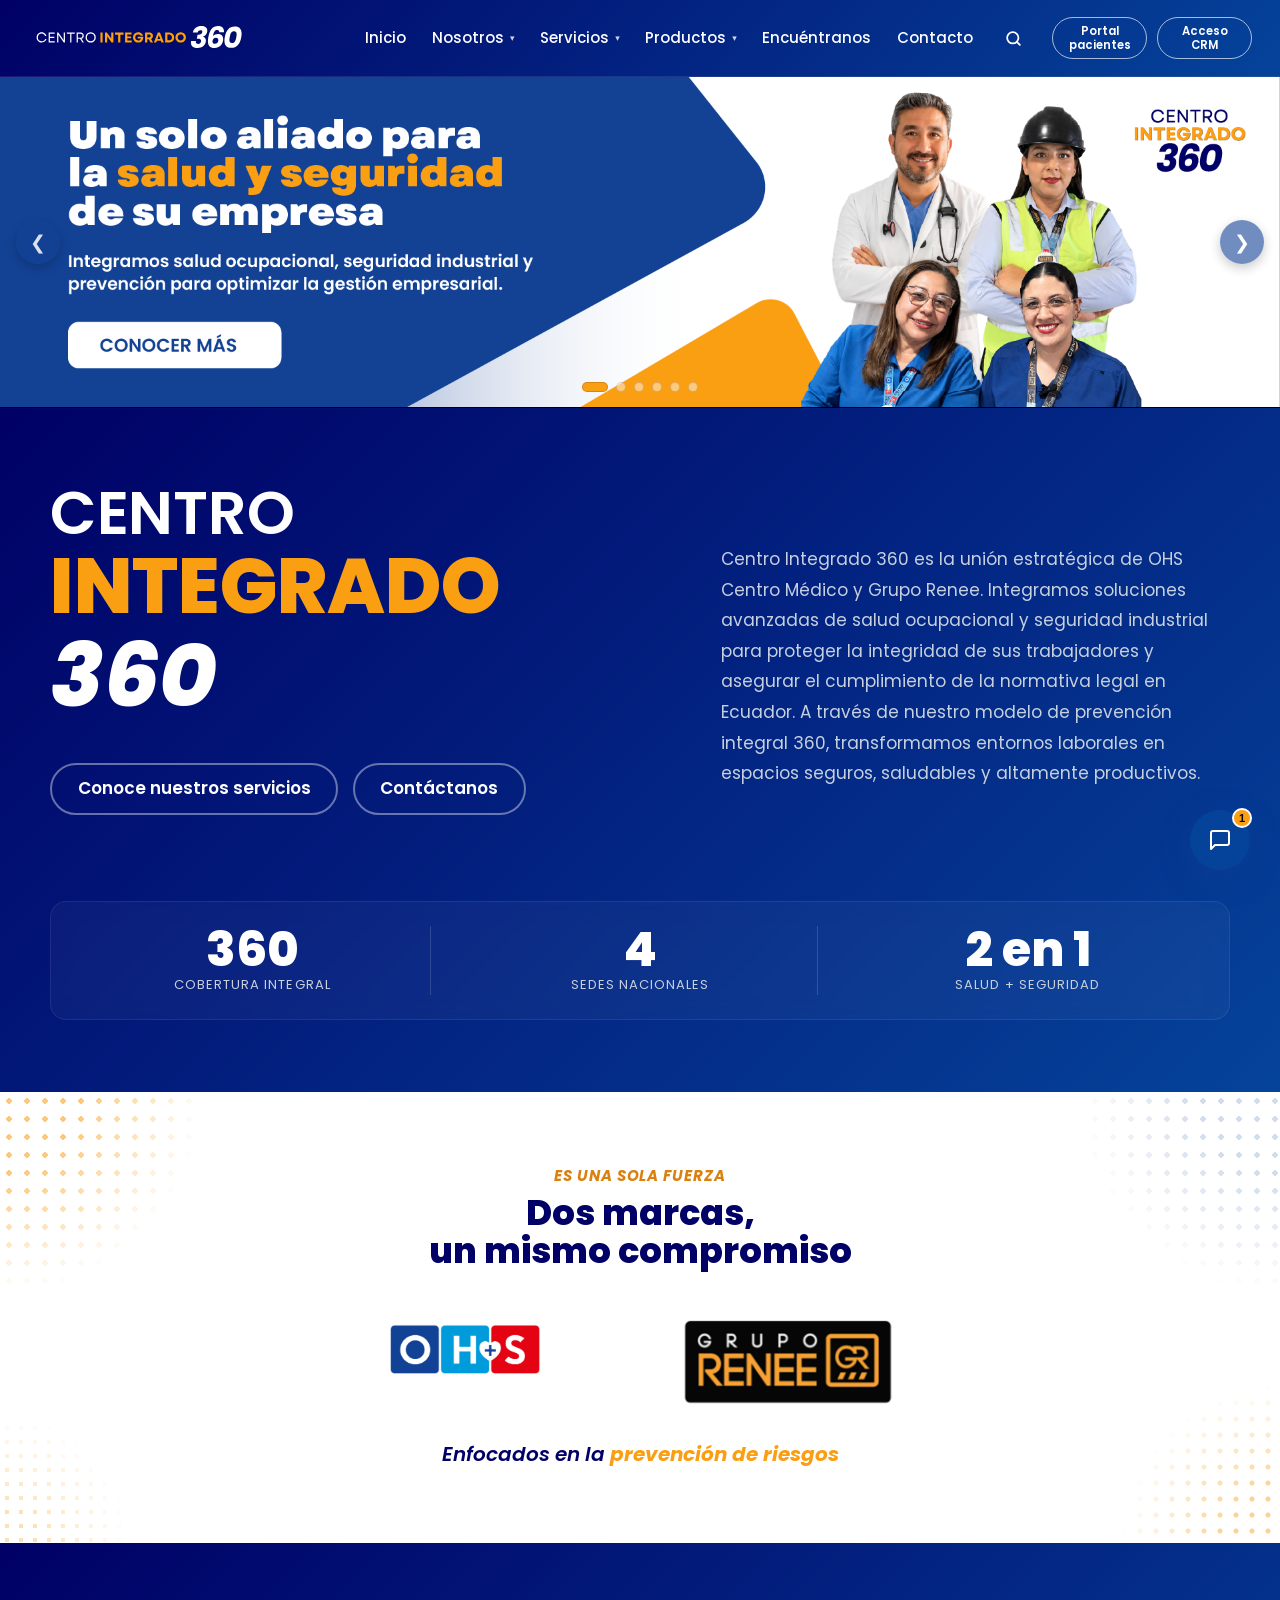
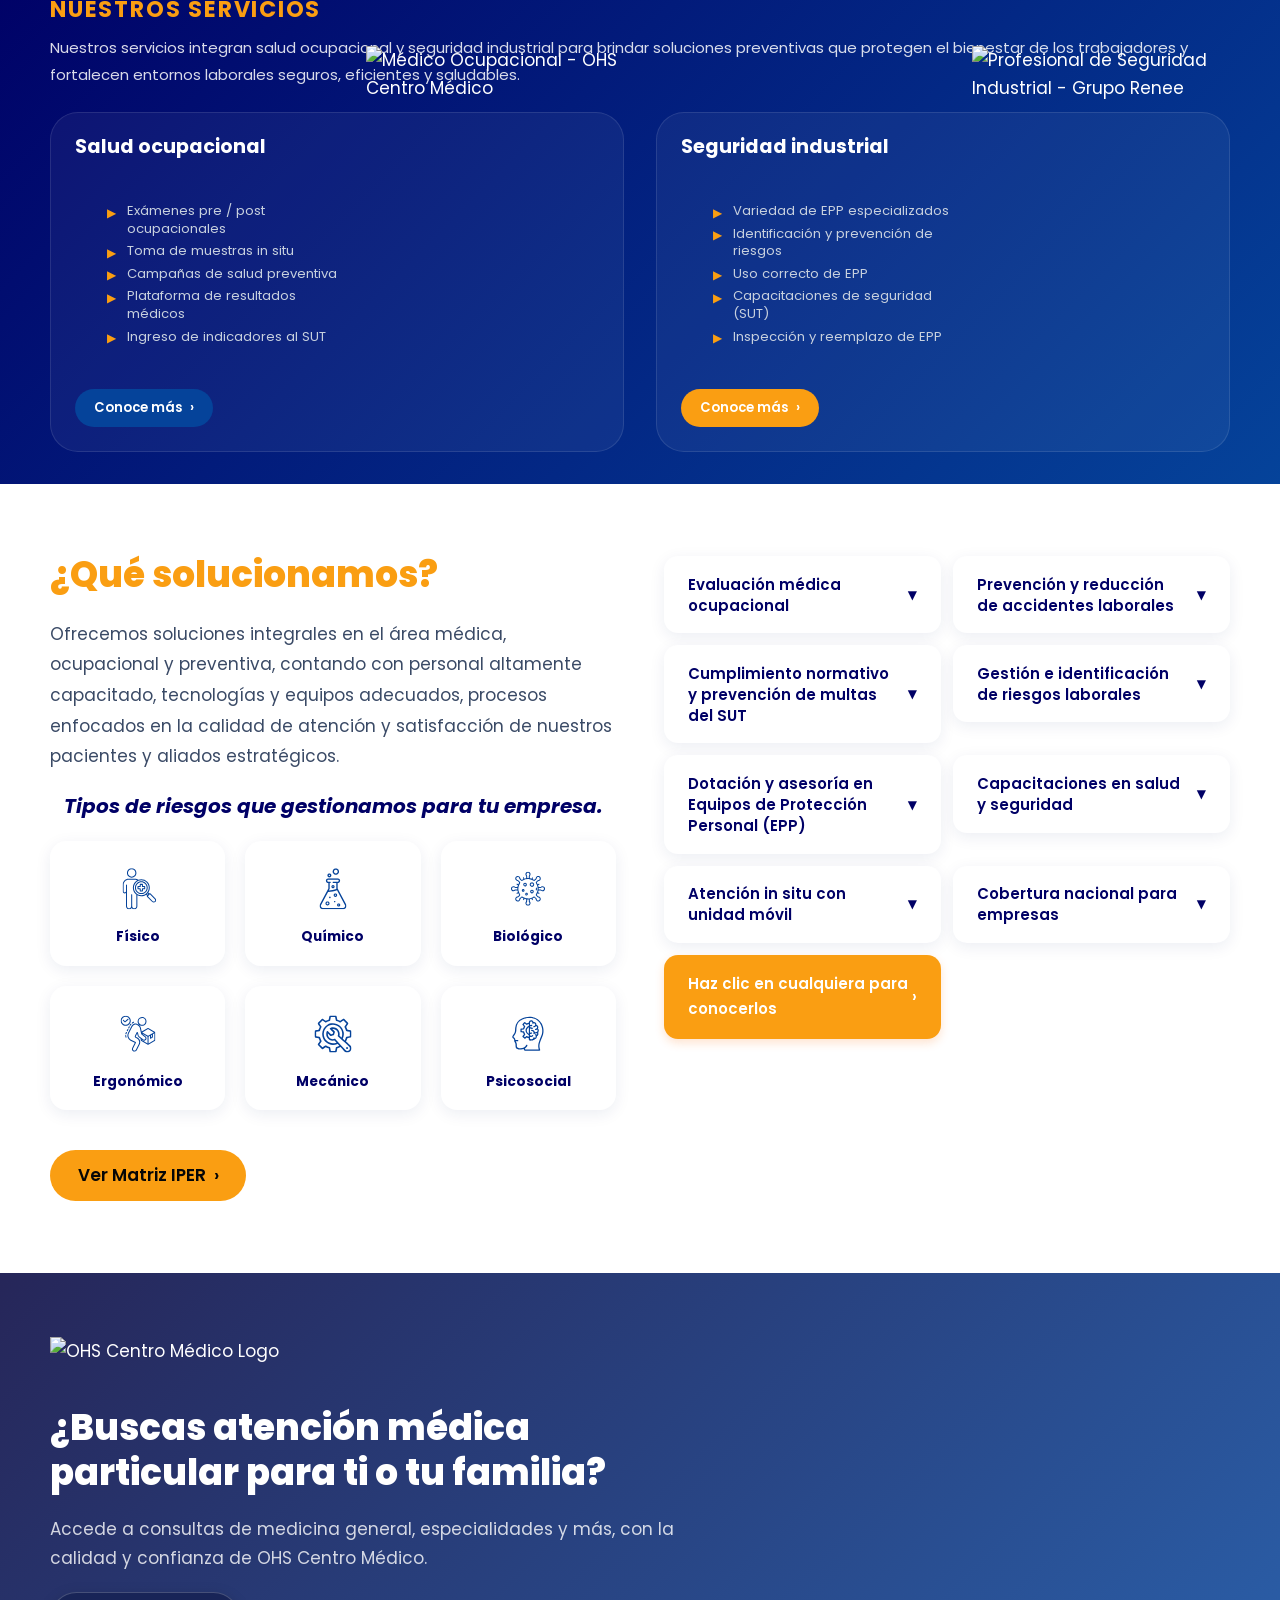
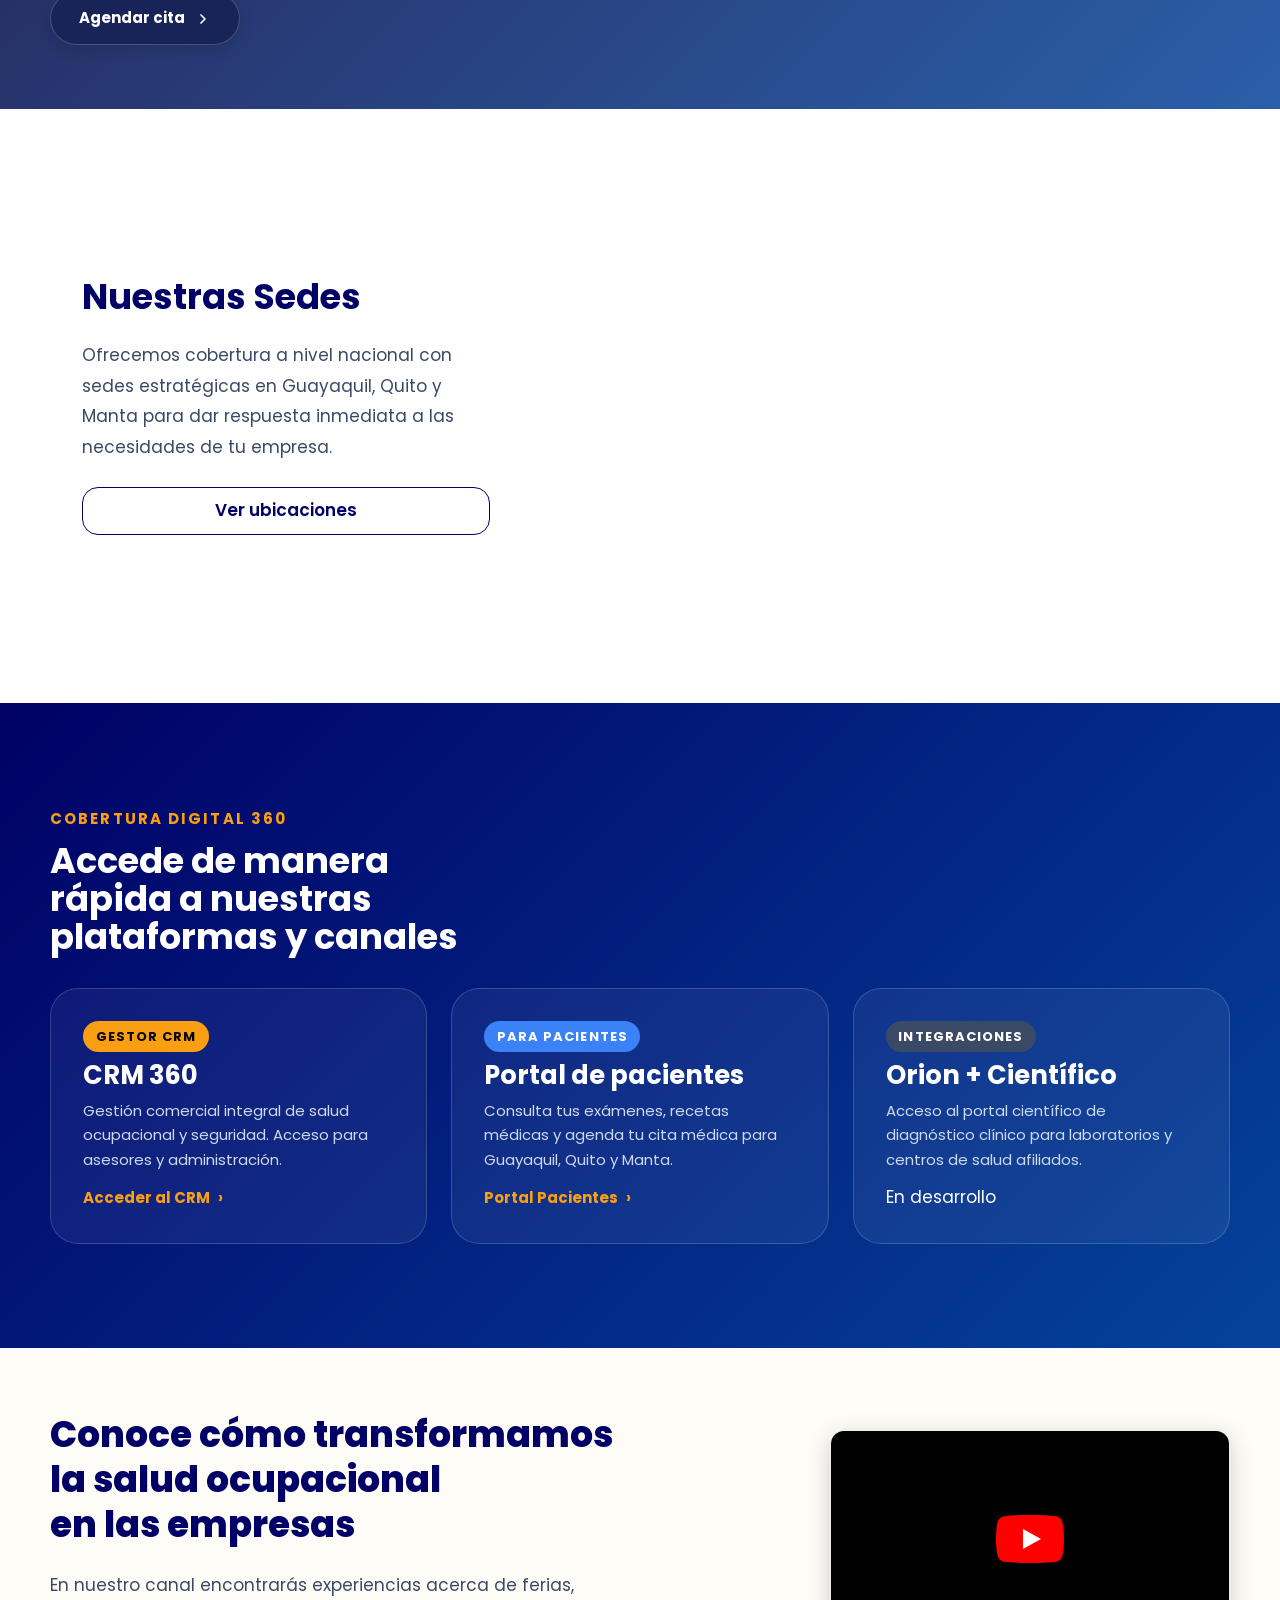
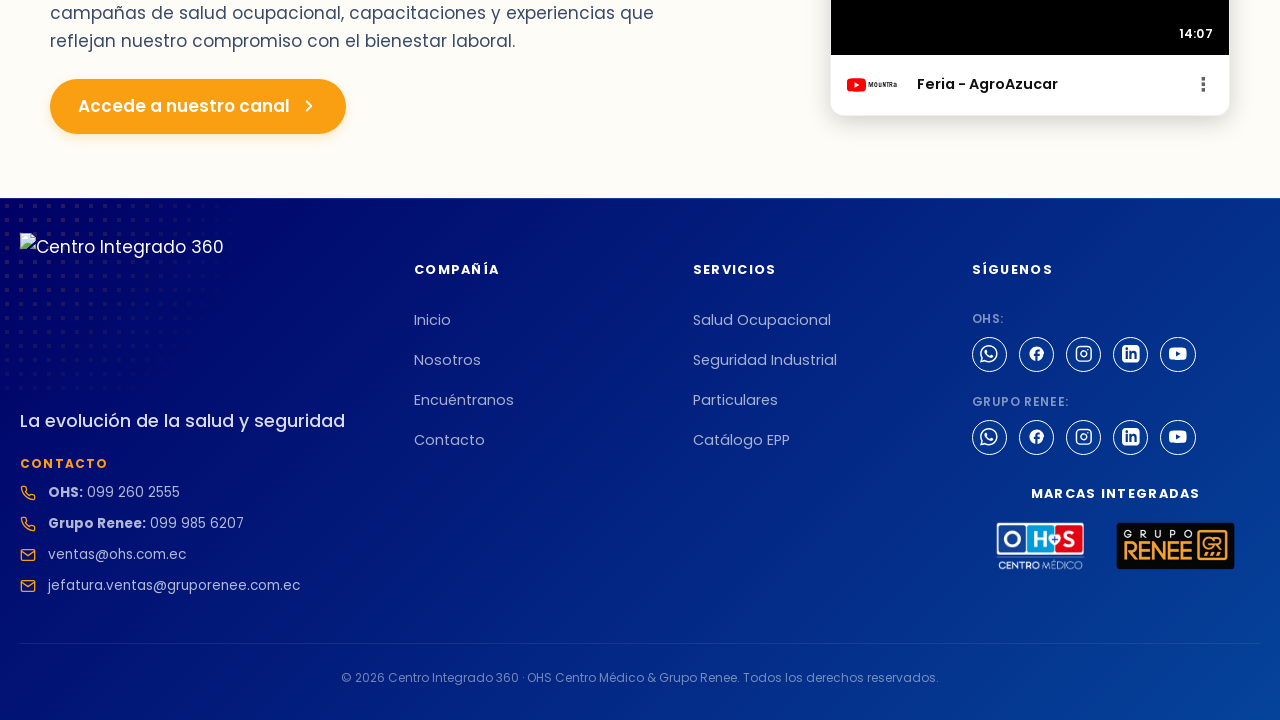
==== commit 94de851b: "producto" ====
--- a/index.html
+++ b/index.html
@@ -649,10 +649,9 @@
             <span class="social-brand-label">OHS:</span>
             <div class="footer-social-icons">
               <a href="https://wa.me/593992602555" target="_blank" rel="noopener" aria-label="WhatsApp OHS">
-                <svg viewBox="0 0 24 24" fill="currentColor">
-                  <path
-                    d="M.057 24l1.687-6.163c-1.041-1.804-1.588-3.849-1.587-5.946C.06 5.348 5.397.01 12.008.01c3.202.001 6.212 1.246 8.477 3.514 2.266 2.268 3.507 5.28 3.505 8.484-.004 6.657-5.34 11.997-11.953 11.997-2.005-.001-3.973-.5-5.739-1.446L0 24zm6.59-4.846c1.6.95 3.188 1.449 4.825 1.451 5.436 0 9.86-4.37 9.864-9.799.002-2.63-1.023-5.101-2.885-6.966a9.78 9.78 0 0 0-6.975-2.881c-5.433 0-9.86 4.371-9.864 9.8-.001 1.73.457 3.414 1.32 4.9l-.317 1.157 1.218-.32 1.019.598zm9.718-6.938c-.3-.15-1.771-.875-2.046-.975-.276-.1-.476-.15-.676.15-.2.3-.776.975-.95 1.175-.175.2-.35.225-.65.075-.3-.15-1.267-.467-2.413-1.49-.893-.797-1.496-1.782-1.672-2.08-.175-.3-.018-.462.158-.636.159-.156.3-.35.45-.525.15-.175.2-.3.3-.5.1-.2.05-.375-.025-.525-.075-.15-.676-1.63-.926-2.233-.243-.586-.492-.507-.676-.516-.174-.008-.374-.01-.574-.01-.2 0-.526.075-.802.375-.275.3-1.05 1.025-1.05 2.5s1.075 2.9 1.225 3.1c.15.2 2.11 3.22 5.11 4.52.714.31 1.27.494 1.704.632.717.228 1.37.196 1.885.119.574-.086 1.771-.725 2.021-1.425.25-.7.25-1.3.175-1.425-.075-.125-.275-.2-.575-.35z" />
-                </svg>
+                <svg viewBox="183.9 178.4 432 434.2" fill="currentColor">
+  <path d="M 552.96875 241.71875 C 512.367188 201.074219 458.375 178.652344 400.84375 178.652344 C 282.300781 178.652344 185.820312 275.113281 185.777344 393.695312 C 185.777344 431.59375 195.667969 468.613281 214.488281 501.210938 L 183.972656 612.648438 L 297.988281 582.734375 C 329.40625 599.878906 364.769531 608.894531 400.757812 608.914062 L 400.84375 608.914062 C 519.363281 608.914062 615.867188 512.433594 615.890625 393.867188 C 615.890625 336.398438 593.570312 282.386719 552.949219 241.71875 Z M 400.84375 572.605469 L 400.777344 572.605469 C 368.71875 572.605469 337.238281 563.980469 309.789062 547.691406 L 303.265625 543.808594 L 235.605469 561.554688 L 253.652344 495.585938 L 249.402344 488.828125 C 231.503906 460.371094 222.0625 427.472656 222.085938 393.695312 C 222.128906 295.15625 302.324219 214.960938 400.90625 214.960938 C 448.65625 214.960938 493.527344 233.585938 527.28125 267.386719 C 561.039062 301.164062 579.601562 346.078125 579.578125 393.847656 C 579.539062 492.410156 499.34375 572.605469 400.820312 572.605469 Z M 498.890625 438.742188 C 493.527344 436.058594 467.109375 423.054688 462.175781 421.273438 C 457.238281 419.46875 453.675781 418.589844 450.09375 423.957031 C 446.507812 429.339844 436.207031 441.445312 433.074219 445.027344 C 429.941406 448.613281 426.808594 449.0625 421.421875 446.359375 C 416.058594 443.675781 398.742188 437.988281 378.203125 419.683594 C 362.238281 405.433594 351.441406 387.839844 348.308594 382.453125 C 345.175781 377.066406 347.988281 374.167969 350.671875 371.488281 C 353.074219 369.082031 356.035156 365.199219 358.738281 362.066406 C 361.421875 358.933594 362.324219 356.679688 364.105469 353.09375 C 365.90625 349.511719 365.003906 346.378906 363.652344 343.675781 C 362.300781 340.992188 351.570312 314.53125 347.085938 303.78125 C 342.730469 293.308594 338.289062 294.726562 335.003906 294.554688 C 331.871094 294.402344 328.289062 294.359375 324.703125 294.359375 C 321.121094 294.359375 315.304688 295.691406 310.371094 301.078125 C 305.433594 306.464844 291.570312 319.46875 291.570312 345.90625 C 291.570312 372.34375 310.820312 397.902344 313.523438 401.507812 C 316.207031 405.09375 351.421875 459.363281 405.328125 482.648438 C 418.140625 488.183594 428.160156 491.488281 435.972656 493.976562 C 448.847656 498.078125 460.566406 497.496094 469.8125 496.101562 C 480.136719 494.558594 501.597656 483.097656 506.082031 470.542969 C 510.566406 457.988281 510.566406 447.238281 509.214844 444.984375 C 507.863281 442.730469 504.277344 441.402344 498.914062 438.699219 Z M 498.890625 438.742188" fill-opacity="1" fill-rule="evenodd"/>
+</svg>
               </a>
               <a href="https://www.facebook.com/share/1KiGc3uQm6/" target="_blank" rel="noopener"
                 aria-label="Facebook OHS">
@@ -692,10 +691,9 @@
             <span class="social-brand-label">Grupo Renee:</span>
             <div class="footer-social-icons">
               <a href="https://wa.me/593999856207" target="_blank" rel="noopener" aria-label="WhatsApp Grupo Renee">
-                <svg viewBox="0 0 24 24" fill="currentColor">
-                  <path
-                    d="M.057 24l1.687-6.163c-1.041-1.804-1.588-3.849-1.587-5.946C.06 5.348 5.397.01 12.008.01c3.202.001 6.212 1.246 8.477 3.514 2.266 2.268 3.507 5.28 3.505 8.484-.004 6.657-5.34 11.997-11.953 11.997-2.005-.001-3.973-.5-5.739-1.446L0 24zm6.59-4.846c1.6.95 3.188 1.449 4.825 1.451 5.436 0 9.86-4.37 9.864-9.799.002-2.63-1.023-5.101-2.885-6.966a9.78 9.78 0 0 0-6.975-2.881c-5.433 0-9.86 4.371-9.864 9.8-.001 1.73.457 3.414 1.32 4.9l-.317 1.157 1.218-.32 1.019.598zm9.718-6.938c-.3-.15-1.771-.875-2.046-.975-.276-.1-.476-.15-.676.15-.2.3-.776.975-.95 1.175-.175.2-.35.225-.65.075-.3-.15-1.267-.467-2.413-1.49-.893-.797-1.496-1.782-1.672-2.08-.175-.3-.018-.462.158-.636.159-.156.3-.35.45-.525.15-.175.2-.3.3-.5.1-.2.05-.375-.025-.525-.075-.15-.676-1.63-.926-2.233-.243-.586-.492-.507-.676-.516-.174-.008-.374-.01-.574-.01-.2 0-.526.075-.802.375-.275.3-1.05 1.025-1.05 2.5s1.075 2.9 1.225 3.1c.15.2 2.11 3.22 5.11 4.52.714.31 1.27.494 1.704.632.717.228 1.37.196 1.885.119.574-.086 1.771-.725 2.021-1.425.25-.7.25-1.3.175-1.425-.075-.125-.275-.2-.575-.35z" />
-                </svg>
+                <svg viewBox="183.9 178.4 432 434.2" fill="currentColor">
+  <path d="M 552.96875 241.71875 C 512.367188 201.074219 458.375 178.652344 400.84375 178.652344 C 282.300781 178.652344 185.820312 275.113281 185.777344 393.695312 C 185.777344 431.59375 195.667969 468.613281 214.488281 501.210938 L 183.972656 612.648438 L 297.988281 582.734375 C 329.40625 599.878906 364.769531 608.894531 400.757812 608.914062 L 400.84375 608.914062 C 519.363281 608.914062 615.867188 512.433594 615.890625 393.867188 C 615.890625 336.398438 593.570312 282.386719 552.949219 241.71875 Z M 400.84375 572.605469 L 400.777344 572.605469 C 368.71875 572.605469 337.238281 563.980469 309.789062 547.691406 L 303.265625 543.808594 L 235.605469 561.554688 L 253.652344 495.585938 L 249.402344 488.828125 C 231.503906 460.371094 222.0625 427.472656 222.085938 393.695312 C 222.128906 295.15625 302.324219 214.960938 400.90625 214.960938 C 448.65625 214.960938 493.527344 233.585938 527.28125 267.386719 C 561.039062 301.164062 579.601562 346.078125 579.578125 393.847656 C 579.539062 492.410156 499.34375 572.605469 400.820312 572.605469 Z M 498.890625 438.742188 C 493.527344 436.058594 467.109375 423.054688 462.175781 421.273438 C 457.238281 419.46875 453.675781 418.589844 450.09375 423.957031 C 446.507812 429.339844 436.207031 441.445312 433.074219 445.027344 C 429.941406 448.613281 426.808594 449.0625 421.421875 446.359375 C 416.058594 443.675781 398.742188 437.988281 378.203125 419.683594 C 362.238281 405.433594 351.441406 387.839844 348.308594 382.453125 C 345.175781 377.066406 347.988281 374.167969 350.671875 371.488281 C 353.074219 369.082031 356.035156 365.199219 358.738281 362.066406 C 361.421875 358.933594 362.324219 356.679688 364.105469 353.09375 C 365.90625 349.511719 365.003906 346.378906 363.652344 343.675781 C 362.300781 340.992188 351.570312 314.53125 347.085938 303.78125 C 342.730469 293.308594 338.289062 294.726562 335.003906 294.554688 C 331.871094 294.402344 328.289062 294.359375 324.703125 294.359375 C 321.121094 294.359375 315.304688 295.691406 310.371094 301.078125 C 305.433594 306.464844 291.570312 319.46875 291.570312 345.90625 C 291.570312 372.34375 310.820312 397.902344 313.523438 401.507812 C 316.207031 405.09375 351.421875 459.363281 405.328125 482.648438 C 418.140625 488.183594 428.160156 491.488281 435.972656 493.976562 C 448.847656 498.078125 460.566406 497.496094 469.8125 496.101562 C 480.136719 494.558594 501.597656 483.097656 506.082031 470.542969 C 510.566406 457.988281 510.566406 447.238281 509.214844 444.984375 C 507.863281 442.730469 504.277344 441.402344 498.914062 438.699219 Z M 498.890625 438.742188" fill-opacity="1" fill-rule="evenodd"/>
+</svg>
               </a>
               <a href="https://www.facebook.com/share/14eQuZJYQS2/" target="_blank" rel="noopener"
                 aria-label="Facebook Grupo Renee">
--- a/assets/css/styles.css
+++ b/assets/css/styles.css
@@ -2093,9 +2093,9 @@
   width: 2.2rem;
   height: 2.2rem;
   border-radius: 50%;
-  background: rgba(255, 255, 255, 0.06);
-  border: 1px solid rgba(255, 255, 255, 0.1);
-  color: rgba(255, 255, 255, 0.8);
+  background: rgba(5, 67, 154, 0.4); /* Fondo azulito */
+  border: 1px solid var(--blanco); /* Bordes blancos */
+  color: var(--blanco);
   display: flex;
   align-items: center;
   justify-content: center;
@@ -2108,17 +2108,17 @@
   fill: currentColor;
 }
 
-.footer-social-icons a[fill="none"] svg {
+.footer-social-icons a svg[fill="none"] {
   fill: none;
   stroke: currentColor;
 }
 
 .footer-social-icons a:hover {
-  background: var(--degradado-azul);
-  border-color: transparent;
-  color: var(--blanco);
+  background: var(--naranja);
+  border-color: var(--naranja);
+  color: var(--negro);
   transform: translateY(-3px);
-  box-shadow: 0 4px 12px rgba(19, 66, 149, 0.3);
+  box-shadow: 0 4px 12px rgba(250, 158, 18, 0.4);
 }
 
 .footer-logos-alliance {
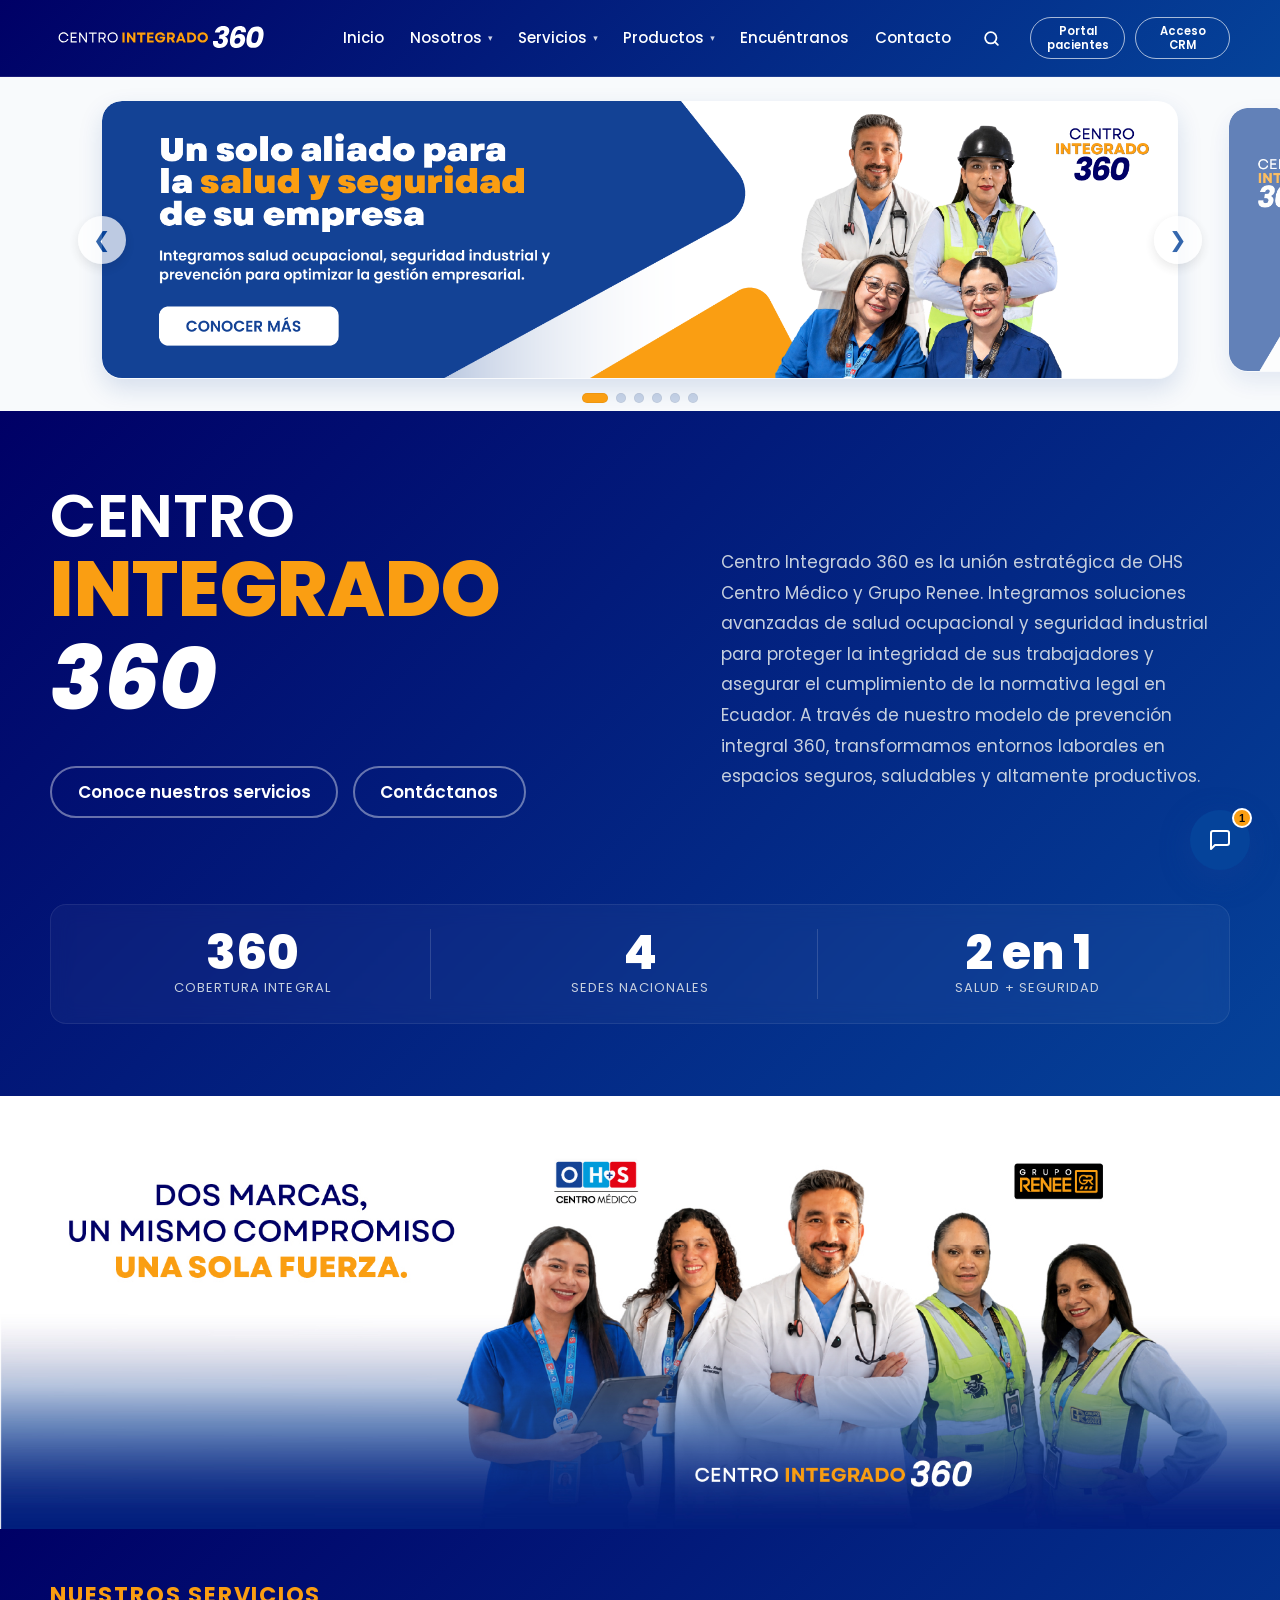
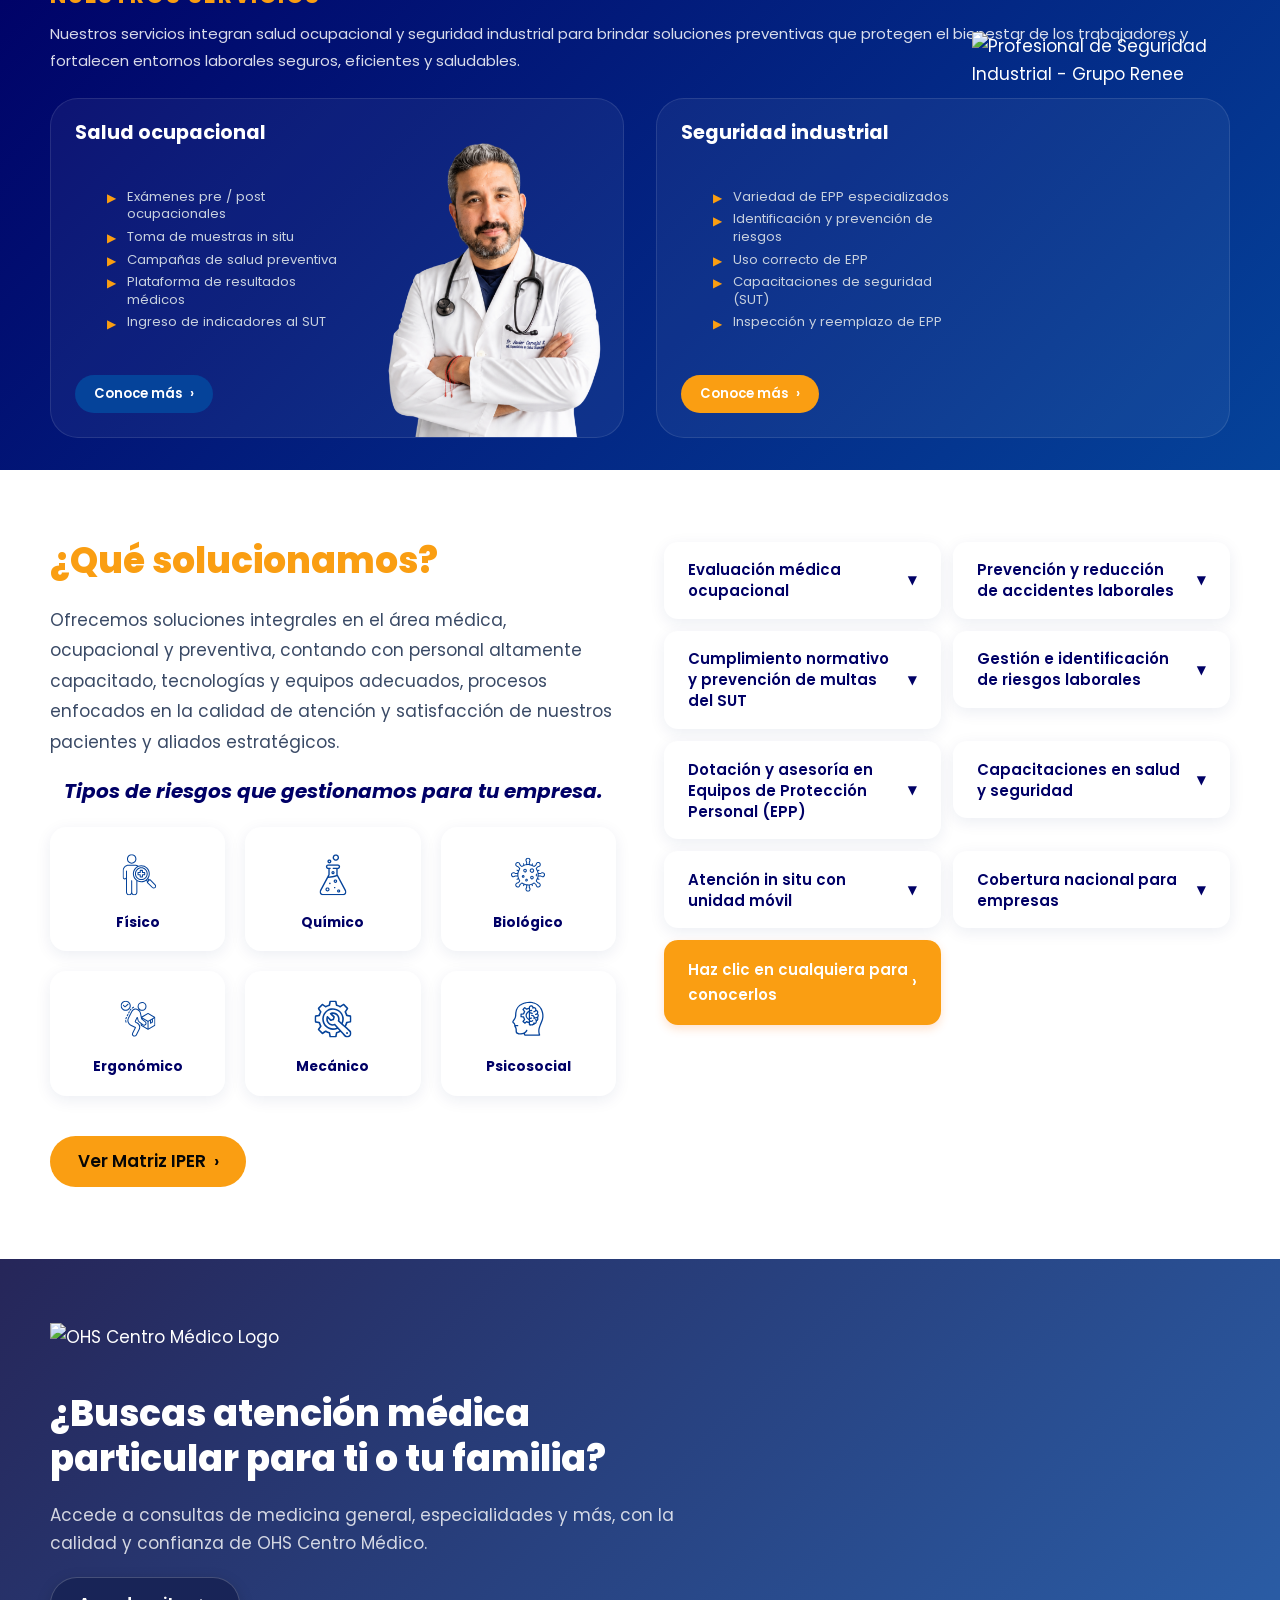
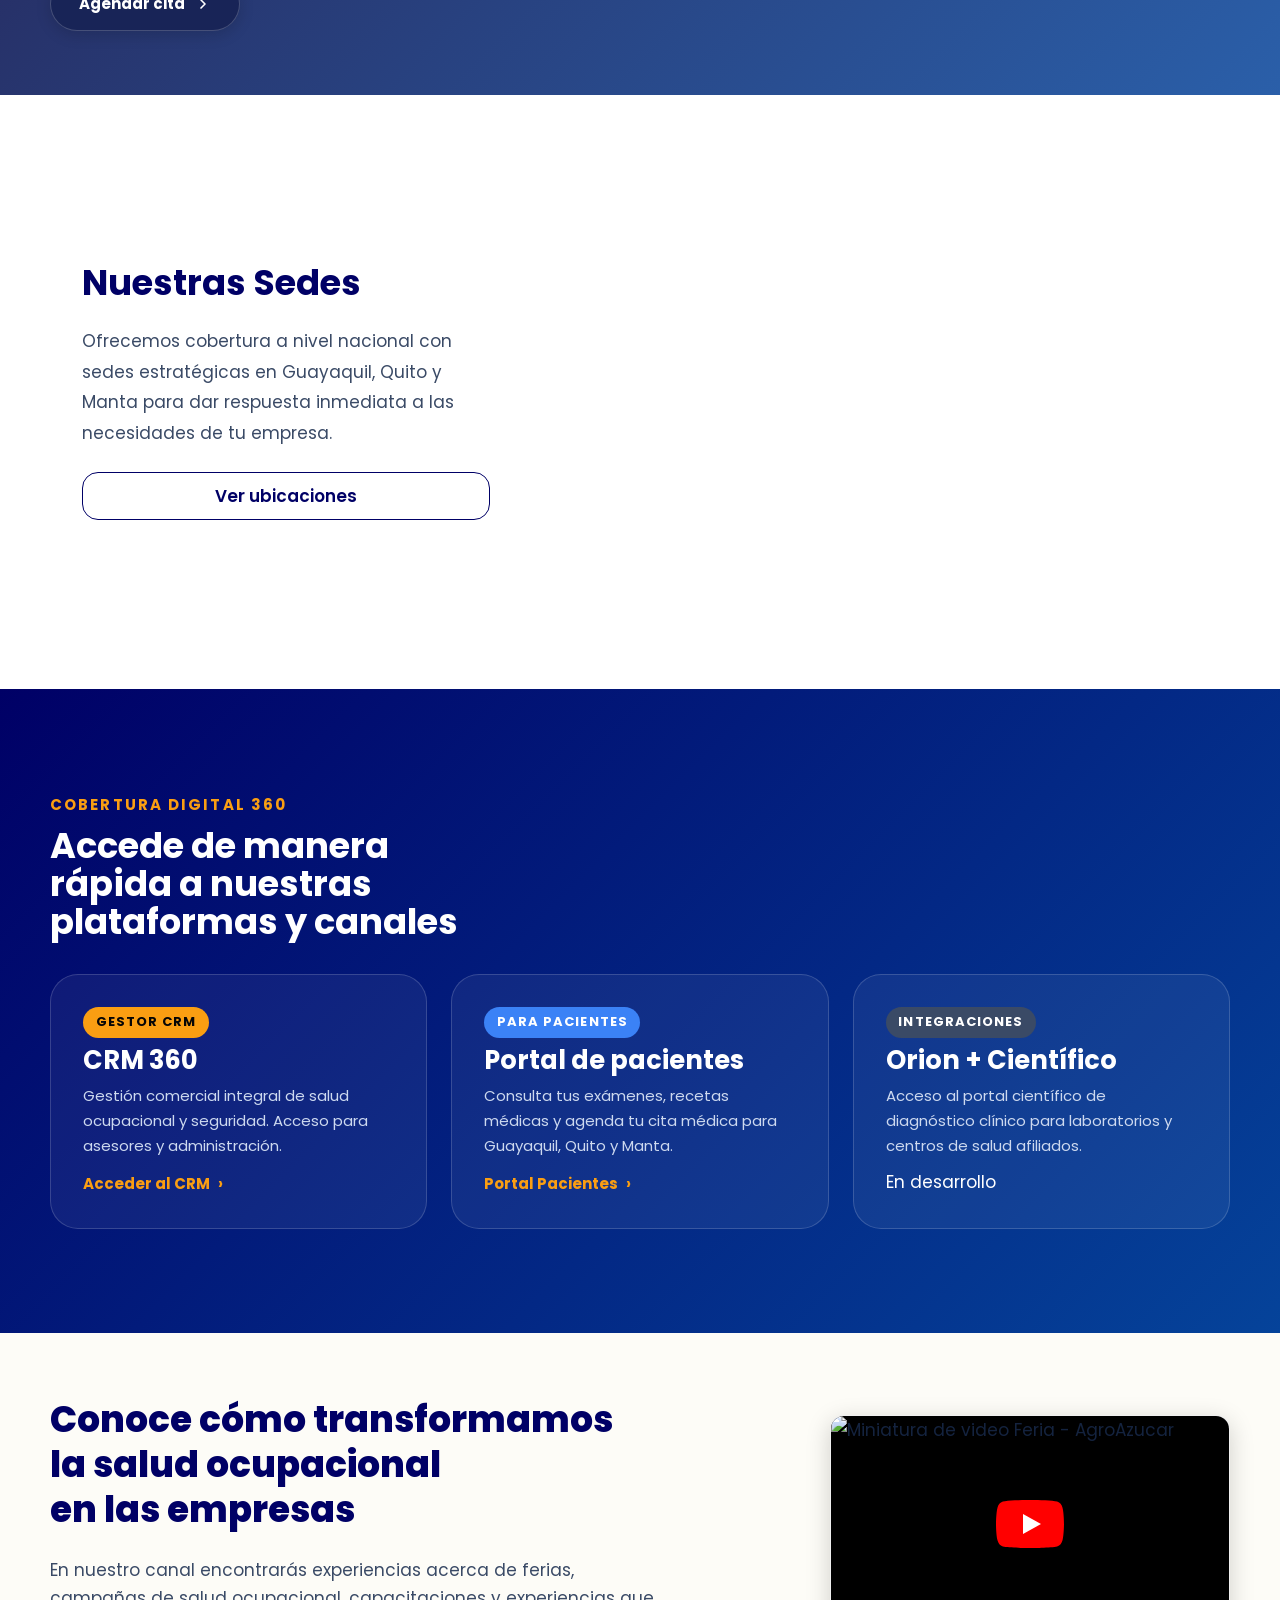
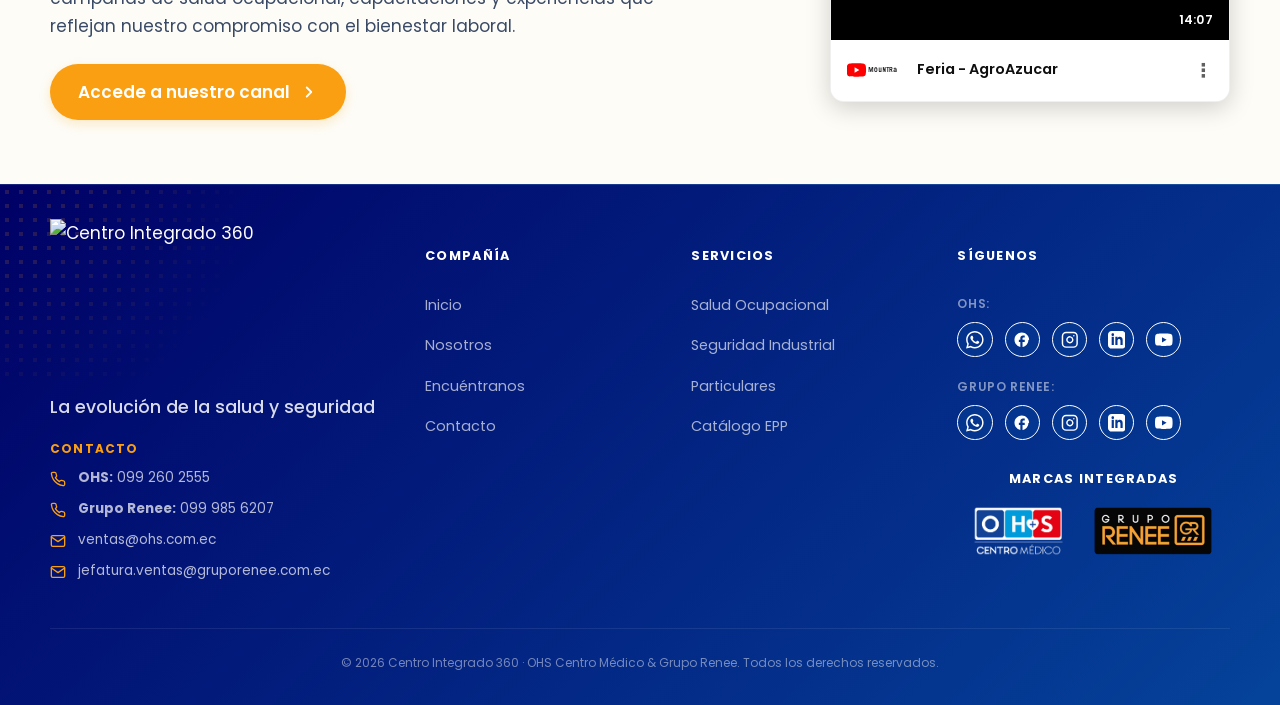
==== commit 1046c410: "Final" ====
--- a/index.html
+++ b/index.html
@@ -112,35 +112,53 @@
           <!-- Banner 1: Contacto -->
           <div class="slide">
             <a href="contacto.html" aria-label="Ir a Contacto">
-              <img src="assets/img/Homepage/banner1.png" alt="Centro Integrado 360 - Contacto" />
+              <picture>
+                <source media="(max-width: 768px)" srcset="assets/img/Homepage/Banners%20celular/1.jpeg" />
+                <img src="assets/img/Homepage/banner1.png" alt="Centro Integrado 360 - Contacto" />
+              </picture>
             </a>
           </div>
           <div class="slide">
             <a href="nosotros.html#riesgos" aria-label="Ir a Nosotros - Riesgos">
-              <img src="assets/img/Homepage/banner6.png" alt="Centro Integrado 360 - Nosotros" />
+              <picture>
+                <source media="(max-width: 768px)" srcset="assets/img/Homepage/Banners%20celular/2.jpeg" />
+                <img src="assets/img/Homepage/banner6.png" alt="Centro Integrado 360 - Nosotros" />
+              </picture>
             </a>
           </div>
           <div class="slide">
             <a href="productos.html" aria-label="Ir al catálogo de EPP">
-              <img src="assets/img/Homepage/banner3.png" alt="Centro Integrado 360 - Catálogo EPP" />
+              <picture>
+                <source media="(max-width: 768px)" srcset="assets/img/Homepage/Banners%20celular/3.jpeg" />
+                <img src="assets/img/Homepage/banner3.png" alt="Centro Integrado 360 - Catálogo EPP" />
+              </picture>
             </a>
           </div>
           <div class="slide">
             <a href="encuentranos.html" aria-label="Ir a Encuéntranos">
-              <img src="assets/img/Homepage/banner2.png" alt="Centro Integrado 360 - Encuéntranos" />
+              <picture>
+                <source media="(max-width: 768px)" srcset="assets/img/Homepage/Banners%20celular/4.jpeg" />
+                <img src="assets/img/Homepage/banner2.png" alt="Centro Integrado 360 - Encuéntranos" />
+              </picture>
             </a>
           </div>
 
 
           <div class="slide">
             <a href="servicios.html#movil" aria-label="Ir a Nos acercamos hasta">
-              <img src="assets/img/Homepage/banners4.jpeg" alt="Centro Integrado 360 - Unidad Móvil">
+              <picture>
+                <source media="(max-width: 768px)" srcset="assets/img/Homepage/Banners%20celular/5.jpeg" />
+                <img src="assets/img/Homepage/banners4.jpeg" alt="Centro Integrado 360 - Unidad Móvil" />
+              </picture>
             </a>
           </div>
           <!-- Banner 5: Particulares -->
           <div class="slide">
             <a href="particulares.html" aria-label="Ir a Servicios Particulares">
-              <img src="assets/img/Homepage/banner5.png" alt="Centro Integrado 360 - Particulares" />
+              <picture>
+                <source media="(max-width: 768px)" srcset="assets/img/Homepage/Banners%20celular/6.jpeg" />
+                <img src="assets/img/Homepage/banner5.png" alt="Centro Integrado 360 - Particulares" />
+              </picture>
             </a>
           </div>
 
@@ -202,24 +220,12 @@
     </section>
 
     <!-- ===================== UNA SOLA FUERZA / NOSOTROS ===================== -->
-    <section class="section fuerza" id="nosotros" aria-labelledby="fuerza-title">
-      <div class="fuerza-halftone" aria-hidden="true">
-        <div class="fuerza-halftone-tl"></div>
-        <div class="fuerza-halftone-tr"></div>
-        <div class="fuerza-halftone-bl"></div>
-        <div class="fuerza-halftone-br"></div>
-      </div>
+    <section class="section fuerza" id="nosotros" aria-label="Una Sola Fuerza - OHS + Grupo Renee">
       <div class="fuerza-inner">
-        <p class="section-kicker">ES UNA SOLA FUERZA</p>
-        <h2 id="fuerza-title" class="section-title">Dos marcas,<br>un mismo compromiso</h2>
-
-        <div class="fuerza-logos-wrap">
-          <img class="brand-logo-img" src="assets/img/OHS_LOGO.png" alt="OHS Centro Médico" />
-          <span class="fuerza-x"></span>
-          <img class="brand-logo-img" src="assets/img/GRENEE_LOGO.png" alt="Grupo Renee" />
-        </div>
-
-        <p class="fuerza-foot">Enfocados en la <span>prevención de riesgos</span></p>
+        <picture class="fuerza-picture">
+          <source media="(max-width: 768px)" srcset="assets/img/Homepage/una%20sola%20fuerza-movil.jpg.jpeg" />
+          <img src="assets/img/Homepage/una sola fuerza-100.jpg.jpeg" alt="Una Sola Fuerza - Dos marcas, un mismo compromiso" class="fuerza-img" />
+        </picture>
       </div>
     </section>
 
--- a/assets/css/styles.css
+++ b/assets/css/styles.css
@@ -70,7 +70,6 @@
   scroll-behavior: smooth;
   scroll-padding-top: calc(var(--header-h) + 12px);
   -webkit-text-size-adjust: 100%;
-  overflow-x: clip;
 }
 
 body {
@@ -81,7 +80,7 @@
   color: var(--gris-900);
   background: var(--blanco);
   -webkit-font-smoothing: antialiased;
-  overflow-x: hidden;
+  overflow-x: clip;
   width: 100%;
   max-width: 100%;
 }
@@ -1942,8 +1941,8 @@
   margin-bottom: 3rem;
   position: relative;
   z-index: 2;
-  width: min(100% - 2.5rem, 1400px) !important;
-  max-width: 1400px !important;
+  width: min(100% - 2.5rem, var(--maxw)) !important;
+  max-width: var(--maxw) !important;
   margin-left: auto;
   margin-right: auto;
 }
@@ -2163,8 +2162,8 @@
   margin-top: 2rem;
   position: relative;
   z-index: 2;
-  width: min(100% - 2.5rem, 1400px) !important;
-  max-width: 1400px !important;
+  width: min(100% - 2.5rem, var(--maxw)) !important;
+  max-width: var(--maxw) !important;
   margin-left: auto;
   margin-right: auto;
 }
@@ -3119,10 +3118,44 @@
 
 /* Rediseño Es Una Sola Fuerza */
 .fuerza {
-  background: var(--blanco);
-  padding: var(--sp-6) 0;
+  background: #ffffff;
+  padding: 0 !important;
   position: relative;
   overflow: hidden;
+  width: 100% !important;
+  max-width: 100% !important;
+  display: flex !important;
+  justify-content: center !important;
+  align-items: center !important;
+}
+
+.fuerza-inner {
+  padding: 0 !important;
+  width: 100% !important;
+  max-width: 100% !important;
+  margin: 0 !important;
+  display: flex !important;
+  justify-content: center !important;
+  align-items: center !important;
+  text-align: center !important;
+}
+
+.fuerza-picture {
+  display: block !important;
+  width: 100% !important;
+  max-width: 100% !important;
+  margin: 0 auto !important;
+}
+
+.fuerza-picture source,
+.fuerza-picture img,
+.fuerza-img {
+  width: 100% !important;
+  max-width: 100% !important;
+  height: auto !important;
+  display: block !important;
+  margin: 0 auto !important;
+  object-fit: contain !important;
 }
 
 .fuerza::before {
@@ -3994,24 +4027,79 @@
   }
 
   .serv-card {
-    grid-template-columns: 1fr;
-    padding: var(--sp-4) var(--sp-4) 0 var(--sp-4);
-    gap: 1.5rem;
+    display: block !important;
+    position: relative !important;
+    padding: 1.25rem 1rem 1.25rem 1.25rem !important;
+    overflow: hidden !important;
+    min-height: 240px !important;
+  }
+
+  .serv-card-content {
+    width: 70% !important;
+    max-width: 70% !important;
+    display: flex !important;
+    flex-direction: column !important;
+    gap: 0.55rem !important;
+    padding-bottom: 0 !important;
+    position: relative !important;
+    z-index: 2 !important;
+  }
+
+  .serv-card h3 {
+    font-size: 1.3rem !important;
+    margin-bottom: 0.15rem !important;
+    color: var(--blanco) !important;
+  }
+
+  .serv-card ul {
+    display: flex !important;
+    flex-direction: column !important;
+    gap: 0.35rem !important;
+  }
+
+  .serv-card ul li {
+    font-size: 0.83rem !important;
+    line-height: 1.35 !important;
+    padding-left: 1.1rem !important;
+  }
+
+  .serv-card ul li::before {
+    font-size: 0.65rem !important;
+    top: 0.12rem !important;
+  }
+
+  .btn-services-blue,
+  .btn-services-orange {
+    font-size: 0.8rem !important;
+    padding: 0.5rem 1.25rem !important;
+    margin-top: 0.35rem !important;
   }
 
   .serv-card-media {
-    justify-content: center;
-    align-items: flex-end;
-    height: auto;
+    position: absolute !important;
+    bottom: 0 !important;
+    right: -10px !important;
+    top: auto !important;
+    left: auto !important;
+    height: 92% !important;
+    max-height: 240px !important;
+    width: 42% !important;
+    display: flex !important;
+    justify-content: flex-end !important;
+    align-items: flex-end !important;
+    z-index: 1 !important;
+    pointer-events: none !important;
+    margin: 0 !important;
   }
 
   .serv-card-media img {
-    height: 240px;
-    width: auto;
-    max-width: 100%;
-    object-fit: contain;
-    object-position: bottom center;
-    vertical-align: bottom;
+    height: 100% !important;
+    width: auto !important;
+    max-width: none !important;
+    object-fit: contain !important;
+    object-position: bottom right !important;
+    vertical-align: bottom !important;
+    display: block !important;
   }
 
   .solucionamos-grid {
@@ -4137,4 +4225,25 @@
   color: var(--gris-700);
   font-size: var(--fs-sm);
   line-height: 1.5;
+}
+
+/* =========================================================
+   Soporte para Pantallas Grandes / Smart TVs (Widescreen)
+   ========================================================= */
+@media (min-width: 1600px) {
+  :root {
+    --maxw: 1360px; /* Incrementa el ancho máximo de los contenedores */
+  }
+  html {
+    font-size: 17.5px; /* Escala ligeramente rem para legibilidad a distancia */
+  }
+}
+
+@media (min-width: 2000px) {
+  :root {
+    --maxw: 1560px; /* Incrementa más para pantallas ultra-anchas o TVs */
+  }
+  html {
+    font-size: 19px; /* Mayor escala para legibilidad óptima en TVs */
+  }
 }
--- a/assets/css/styles-responsive.css
+++ b/assets/css/styles-responsive.css
@@ -34,58 +34,7 @@
 @media (max-width: 980px) {
   .main-nav, .header-cta { display: none; }
   .nav-toggle { display: flex; }
-  .site-header.nav-open .main-nav {
-    display: flex; position: absolute; top: var(--header-h); left: 0; right: 0;
-    flex-direction: column; gap: 0; background: var(--blanco);
-    box-shadow: none; padding: .5rem 0 2.5rem;
-  }
-  .site-header.nav-open .main-nav a {
-    padding: .9rem 1.6rem;
-    border-bottom: 1px solid var(--gris-100);
-    color: var(--gris-700) !important;
-  }
-  .site-header.nav-open .main-nav a:hover {
-    color: var(--azul) !important;
-  }
-  .site-header.nav-open .main-nav a.active {
-    color: var(--naranja) !important;
-  }
-  .site-header.nav-open .main-nav .dropdown-trigger .arrow-down {
-    color: var(--gris-700) !important;
-  }
-  .site-header.nav-open .header-cta {
-    display: flex; position: absolute; top: calc(var(--header-h) + 325px); left: 0; right: 0;
-    flex-direction: column; gap: .6rem; padding: 1rem 1.6rem 1.5rem; background: var(--blanco);
-    box-shadow: var(--shadow-md);
-  }
-  .site-header.nav-open .header-cta .btn {
-    width: 100% !important;
-    max-width: none !important;
-    color: var(--azul) !important;
-    border: 1px solid var(--azul) !important;
-    border-radius: var(--radius) !important;
-    padding: .65rem 1.15rem !important;
-    min-height: 42px !important;
-    line-height: inherit !important;
-    display: flex !important;
-    background: transparent !important;
-  }
-  .site-header.nav-open .header-cta .btn:hover {
-    background: var(--azul-050) !important;
-    border-color: var(--azul) !important;
-    transform: none !important;
-  }
-  .site-header.nav-open .header-cta .btn-primary {
-    background: var(--naranja) !important;
-    border-color: var(--naranja) !important;
-    color: var(--negro) !important;
-  }
-  .site-header.nav-open .header-cta .btn-primary:hover {
-    background: var(--naranja-600) !important;
-    border-color: var(--naranja-600) !important;
-    color: var(--negro) !important;
-  }
-  
+
   .serv-grid { grid-template-columns: 1fr; }
   .eco-grid, .suc-grid, .sol-list, .mapa-cobertura-grid { grid-template-columns: 1fr; }
   .sol-list-items { grid-template-columns: 1fr; }
@@ -116,13 +65,12 @@
   .slider-wrapper,
   .slider-track,
   .slide {
-    height: 240px !important;
+    height: auto !important;
   }
   .slide img {
-    height: 100% !important;
+    height: auto !important;
     width: 100% !important;
     object-fit: cover !important;
-    object-position: left center !important;
     max-height: none !important;
   }
   .slider-btn {
--- a/assets/css/header.css
+++ b/assets/css/header.css
@@ -6,7 +6,7 @@
 .site-header {
   position: sticky;
   top: 0;
-  z-index: 100;
+  z-index: 200;
   background: var(--degradado-azul);
   backdrop-filter: blur(10px);
   border-bottom: 1px solid rgba(255, 255, 255, 0.1);
@@ -20,11 +20,11 @@
 }
 
 .site-header .container {
-  width: 100% !important;
-  max-width: 100% !important;
-  margin: 0 !important;
-  padding-left: 1.75rem !important;
-  padding-right: 1.75rem !important;
+  width: min(100% - 2.5rem, var(--maxw)) !important;
+  max-width: var(--maxw) !important;
+  margin: 0 auto !important;
+  padding-left: 0 !important;
+  padding-right: 0 !important;
 }
 
 /* Logo / Marca */
@@ -36,10 +36,10 @@
 }
 
 .site-header .brand-logo-img {
-  height: 96px;
+  height: 6rem;
   width: auto;
-  margin-top: -24px;
-  margin-bottom: -24px;
+  margin-top: -1.5rem;
+  margin-bottom: -1.5rem;
   display: block;
 }
 
@@ -77,49 +77,54 @@
   justify-content: flex-start !important;
 }
 
-.site-header .main-nav a {
-  font-size: var(--fs-sm);
-  font-weight: 500;
-  color: var(--blanco) !important;
-  padding: .4rem 0;
-  position: relative;
-  text-decoration: none;
-}
-
-.site-header .main-nav a::after {
-  content: "";
-  position: absolute;
-  left: 0;
-  bottom: -2px;
-  height: 3px;
-  width: 0;
-  background: var(--naranja);
-  border-radius: 3px;
-  transition: width .25s var(--ease);
-}
-
-.site-header .main-nav a:hover,
-.site-header .main-nav a:focus-visible {
-  color: var(--naranja) !important;
-}
-
-.site-header .main-nav a:hover::after,
-.site-header .main-nav a:focus-visible::after {
-  width: 100%;
-}
-
-/* Enlace Activo */
-.site-header .main-nav a.active {
-  color: var(--naranja) !important;
-  font-weight: 600;
-}
-
-.site-header .main-nav a.active .arrow-down {
-  color: var(--naranja) !important;
-}
-
-.site-header .main-nav a.active::after {
-  width: 100% !important;
+/* Navegación de Escritorio — colores SOLO en pantallas grandes */
+@media (min-width: 981px) {
+  .site-header .main-nav a {
+    font-size: var(--fs-sm);
+    font-weight: 500;
+    color: var(--blanco);
+    padding: .4rem 0;
+    position: relative;
+    text-decoration: none;
+  }
+
+  .site-header .main-nav a::after {
+    content: "";
+    position: absolute;
+    left: 0;
+    bottom: -2px;
+    height: 3px;
+    width: 0;
+    background: var(--naranja);
+    border-radius: 3px;
+    transition: width .25s var(--ease);
+  }
+
+  .site-header .main-nav a:hover,
+  .site-header .main-nav a:focus-visible {
+    color: var(--naranja);
+  }
+
+  .site-header .main-nav a:hover::after,
+  .site-header .main-nav a:focus-visible::after {
+    width: 100%;
+  }
+
+  /* Enlace Activo */
+  .site-header .main-nav a.active {
+    color: var(--naranja);
+    font-weight: 600;
+  }
+
+  .site-header .main-nav a.active .arrow-down {
+    color: var(--naranja);
+  }
+}
+
+@media (min-width: 981px) {
+  .site-header .main-nav a.active::after {
+    width: 100%;
+  }
 }
 
 /* --- Menús Desplegables (Dropdowns) --- */
@@ -165,11 +170,14 @@
   z-index: 1000 !important;
 }
 
-.site-header .nav-item-dropdown:hover .dropdown-menu,
-.site-header .nav-item-dropdown:focus-within .dropdown-menu {
-  opacity: 1 !important;
-  visibility: visible !important;
-  transform: translateX(-50%) translateY(0) !important;
+/* Solo se activa en desktop para que el translateX no rompa el drawer móvil */
+@media (min-width: 981px) {
+  .site-header .nav-item-dropdown:hover .dropdown-menu,
+  .site-header .nav-item-dropdown:focus-within .dropdown-menu {
+    opacity: 1 !important;
+    visibility: visible !important;
+    transform: translateX(-50%) translateY(0) !important;
+  }
 }
 
 .site-header .dropdown-menu a {
@@ -280,90 +288,260 @@
     display: flex;
   }
 
-  .site-header.nav-open .main-nav {
-    display: flex;
-    position: absolute;
-    top: var(--header-h);
-    left: 0;
-    right: 0;
-    flex-direction: column;
-    gap: 0;
-    background: var(--blanco);
-    box-shadow: none;
-    padding: .5rem 0 2.5rem;
-  }
-
-  .site-header.nav-open .main-nav a {
-    padding: .9rem 1.6rem;
-    border-bottom: 1px solid var(--gris-100);
-    color: var(--gris-700) !important;
-  }
-
-  .site-header.nav-open .main-nav a::after {
+  /* Drawer de navegación móvil — z-index mayor que el overlay (150)
+     pero dentro del contexto del header (z:200), así aparece siempre al frente */
+  .site-header .main-nav {
+    display: flex !important;
+    position: fixed !important;
+    top: 0 !important;
+    left: 0 !important;
+    bottom: 0 !important;
+    width: 310px !important;
+    max-width: 85vw !important;
+    height: 100vh !important;
+    overflow-y: auto !important;
+    flex-direction: column !important;
+    gap: 0 !important;
+    background: #ffffff !important;
+    z-index: 10000 !important;
+    box-shadow: 4px 0 24px rgba(0, 0, 0, 0.18) !important;
+    transform: translateX(-100%) !important;
+    transition: transform 0.32s cubic-bezier(0.16, 1, 0.3, 1) !important;
+    padding: 0 !important;
+    align-items: stretch !important;
+  }
+
+  body.nav-open #mainNav {
+    transform: translateX(0) !important;
+  }
+
+  /* Overlay traslúcido — z-index MENOR que el header (z:200)
+     para que el drawer siempre aparezca por encima del overlay */
+  body::after {
+    content: "" !important;
+    position: fixed !important;
+    top: 0 !important;
+    left: 0 !important;
+    width: 100vw !important;
+    height: 100vh !important;
+    background: rgba(10, 30, 80, 0.45) !important;
+    backdrop-filter: blur(3px) !important;
+    -webkit-backdrop-filter: blur(3px) !important;
+    z-index: 150 !important;
+    opacity: 0 !important;
+    pointer-events: none !important;
+    transition: opacity 0.3s ease !important;
+  }
+
+  body.nav-open::after {
+    opacity: 1 !important;
+    pointer-events: auto !important;
+  }
+
+  body.nav-open {
+    overflow: hidden !important;
+  }
+
+  /* Cabecera del Drawer */
+  .drawer-header {
+    display: flex !important;
+    align-items: center !important;
+    justify-content: space-between !important;
+    padding: 1.2rem 1.6rem !important;
+    border-bottom: 1px solid var(--gris-100) !important;
+    background: var(--blanco) !important;
+  }
+
+  .drawer-logo {
+    height: 75px !important;
+    width: auto !important;
+  }
+
+  .drawer-close {
+    background: none !important;
+    border: none !important;
+    font-size: 2.2rem !important;
+    line-height: 1 !important;
+    color: var(--gris-400) !important;
+    cursor: pointer !important;
+    padding: 0.2rem !important;
+    display: flex !important;
+    align-items: center !important;
+    justify-content: center !important;
+    transition: color 0.2s !important;
+  }
+
+  .drawer-close:hover {
+    color: var(--naranja) !important;
+  }
+
+  /* Contenedores de dropdown en móvil */
+  .site-header .nav-item-dropdown {
+    display: flex !important;
+    flex-direction: column !important;
+    align-items: stretch !important;
+    width: 100% !important;
+    position: static !important;
+  }
+
+  /* OVERRIDE CRÍTICO: fuerza texto oscuro en TODOS los enlaces del drawer
+     usando el ID selector (#mainNav) para ganar la guerra de especificidad
+     contra la regla global color:blanco !important */
+  #mainNav a {
+    color: #1a2c4e !important;
+  }
+
+  /* Enlaces del menú principal del drawer */
+  #mainNav > a,
+  #mainNav .nav-item-dropdown > .dropdown-trigger {
+    padding: 1.05rem 1.6rem !important;
+    border-bottom: 1px solid #d1d9e6 !important;
+    color: #1a2c4e !important;
+    font-weight: 600 !important;
+    font-size: 0.95rem !important;
+    display: flex !important;
+    align-items: center !important;
+    justify-content: space-between !important;
+    text-decoration: none !important;
+    transition: background 0.2s, color 0.2s !important;
+    width: 100% !important;
+    box-sizing: border-box !important;
+  }
+
+  #mainNav > a::after,
+  #mainNav .nav-item-dropdown > .dropdown-trigger::after {
     display: none !important;
   }
 
-  .site-header.nav-open .main-nav a:hover {
+  #mainNav > a:hover,
+  #mainNav .nav-item-dropdown > .dropdown-trigger:hover {
     color: var(--azul) !important;
     background: var(--gris-050) !important;
   }
 
-  .site-header.nav-open .main-nav a.active {
+  #mainNav > a.active,
+  #mainNav .nav-item-dropdown > .dropdown-trigger.active {
     color: var(--naranja) !important;
     background: var(--gris-050) !important;
   }
 
-  .site-header.nav-open .main-nav .dropdown-trigger .arrow-down {
-    color: var(--gris-700) !important;
-  }
-
-  .site-header.nav-open .header-cta {
-    display: flex;
-    position: absolute;
-    top: calc(var(--header-h) + 325px);
-    left: 0;
-    right: 0;
-    flex-direction: column;
-    gap: .6rem;
-    padding: 1rem 1.6rem 1.5rem;
-    background: var(--blanco);
-    box-shadow: var(--shadow-md);
-  }
-
-  .site-header.nav-open .header-cta .btn {
+  /* Ajuste de flechas de submenú */
+  .site-header .dropdown-trigger .arrow-down {
+    transition: transform 0.25s ease !important;
+    display: inline-block !important;
+    color: var(--gris-400) !important;
+    font-size: 0.9rem !important;
+  }
+
+  /* Acordeón en móvil */
+  .site-header .nav-item-dropdown .dropdown-menu {
+    position: static !important;
+    opacity: 1 !important;
+    visibility: visible !important;
+    display: none !important;
+    transform: none !important;
+    box-shadow: none !important;
+    background: var(--gris-050) !important;
+    border: none !important;
+    padding: 0 !important;
+    width: 100% !important;
+    transition: none !important;
+  }
+
+  .site-header .nav-item-dropdown.expanded .dropdown-menu {
+    display: block !important;
+  }
+
+  /* Rotación de flechas al expandir */
+  .site-header .nav-item-dropdown.expanded .dropdown-trigger .arrow-down {
+    transform: rotate(180deg) !important;
+    color: var(--azul) !important;
+  }
+
+  .site-header .nav-item-dropdown.expanded .dropdown-trigger {
+    background: var(--gris-050) !important;
+    color: var(--azul) !important;
+  }
+
+  /* Enlaces de submenú */
+  #mainNav .dropdown-menu a {
+    padding: 0.9rem 1.6rem 0.9rem 2.8rem !important;
+    font-size: 0.88rem !important;
+    font-weight: 500 !important;
+    color: #445566 !important;
+    background: var(--gris-050) !important;
+    border-bottom: 1px solid var(--gris-100) !important;
+    display: flex !important;
+    align-items: center !important;
+    justify-content: flex-start !important;
+    text-decoration: none !important;
+    width: 100% !important;
+    box-sizing: border-box !important;
+  }
+
+  #mainNav .dropdown-menu a:hover {
+    color: var(--azul) !important;
+    background: var(--gris-100) !important;
+  }
+
+  /* Botones de acción CTA en la parte inferior del Drawer */
+  .site-header .main-nav .header-cta {
+    display: flex !important;
+    position: static !important;
+    flex-direction: column !important;
+    gap: 0.8rem !important;
+    padding: 2.2rem 1.6rem 2.5rem !important;
+    background: var(--blanco) !important;
+    box-shadow: none !important;
+    border-top: 1px solid var(--gris-100) !important;
+    margin-top: auto !important;
+  }
+
+  .site-header .main-nav .header-cta .btn {
     width: 100% !important;
     max-width: none !important;
-    color: var(--azul) !important;
-    border: 1px solid var(--azul) !important;
-    border-radius: var(--radius) !important;
-    padding: .65rem 1.15rem !important;
-    min-height: 42px !important;
-    line-height: inherit !important;
-    display: flex !important;
-    background: transparent !important;
-  }
-
-  .site-header.nav-open .header-cta .btn:hover {
+    border-radius: 50px !important;
+    padding: 0.75rem 1.5rem !important;
+    min-height: 46px !important;
+    font-size: 0.95rem !important;
+    font-weight: 700 !important;
+    display: flex !important;
+    align-items: center !important;
+    justify-content: center !important;
+    transition: all 0.2s ease !important;
+    box-shadow: var(--shadow-sm) !important;
+    box-sizing: border-box !important;
+  }
+
+  /* Portal pacientes - Outline azul corporativo */
+  .site-header .main-nav .header-cta .btn-ghost {
+    background: var(--blanco) !important;
+    border: 2px solid var(--azul-900) !important;
+    color: var(--azul-900) !important;
+  }
+
+  .site-header .main-nav .header-cta .btn-ghost:hover {
     background: var(--azul-050) !important;
-    border-color: var(--azul) !important;
-    transform: none !important;
-  }
-
-  .site-header.nav-open .header-cta .btn-primary {
+    border-color: var(--azul-900) !important;
+  }
+
+  /* Acceso CRM - Sólido Naranja */
+  .site-header .main-nav .header-cta .btn-primary {
     background: var(--naranja) !important;
-    border-color: var(--naranja) !important;
-    color: var(--negro) !important;
-  }
-
-  .site-header.nav-open .header-cta .btn-primary:hover {
+    border: 2px solid var(--naranja) !important;
+    color: var(--blanco) !important;
+  }
+
+  .site-header .main-nav .header-cta .btn-primary:hover {
     background: var(--naranja-600) !important;
     border-color: var(--naranja-600) !important;
-    color: var(--negro) !important;
-  }
-
+    color: var(--blanco) !important;
+  }
+
+  /* Ajustes finales de marca */
   .site-header .brand-logo-img {
-    height: 70px !important;
-    margin-top: -17px !important;
-    margin-bottom: -17px !important;
+    height: 60px !important;
+    margin-top: -10px !important;
+    margin-bottom: -10px !important;
   }
 }
--- a/assets/css/styles-home.css
+++ b/assets/css/styles-home.css
@@ -7,15 +7,18 @@
 
 .home-banner {
     width: 100%;
-    background: #000;
+    background: #f8fafc;
     position: relative;
     overflow: hidden;
+    padding: 24px 0 32px;
 }
 
 .slider-wrapper {
     position: relative;
-    width: 100%;
-    overflow: hidden;
+    width: 84%;
+    max-width: 1140px;
+    margin: 0 auto;
+    overflow: visible;
     cursor: grab;
     line-height: 0;
     height: auto !important;
@@ -27,8 +30,16 @@
 
 .slider-track {
     display: flex;
+    gap: 24px;
     transition: transform 0.5s cubic-bezier(0.25, 0.46, 0.45, 0.94);
     width: 100%;
+    height: auto !important;
+    overflow: visible;
+}
+
+.slide picture {
+    display: block !important;
+    width: 100% !important;
     height: auto !important;
 }
 
@@ -40,65 +51,65 @@
     display: block !important;
     line-height: 0 !important;
     height: auto !important;
+    border-radius: 20px;
     overflow: hidden !important;
-}
-
-.slide a {
-    display: block !important;
-    line-height: 0 !important;
-    width: 100% !important;
-    cursor: pointer !important;
+    box-shadow: 0 10px 25px rgba(19, 66, 149, 0.15);
+    transition: transform 0.4s ease, opacity 0.4s ease;
+}
+
+/* Efecto de profundidad para slides adyacentes */
+.slide:not(.active) {
+    transform: scale(0.95);
+    opacity: 0.65;
 }
 
 .slide img {
     width: 100% !important;
     height: auto !important;
     max-height: 560px !important;
-    object-fit: contain !important;
-    background-color: #000;
+    object-fit: cover !important;
+    background-color: transparent;
     display: block !important;
-}
-
+    border-radius: 20px;
+}
 
 .slider-btn {
     position: absolute;
     top: 50%;
     transform: translateY(-50%);
-    background: rgba(19, 66, 149, 0.7);
-    color: #fff;
+    background: rgba(255, 255, 255, 0.9);
+    color: var(--azul);
     border: none;
-    width: 44px;
-    height: 44px;
+    width: 48px;
+    height: 48px;
     border-radius: 50%;
     cursor: pointer;
     display: flex;
     align-items: center;
     justify-content: center;
-    font-size: 1.2rem;
+    font-size: 1.3rem;
     z-index: 10;
     transition: background 0.3s, transform 0.2s, opacity 0.3s;
-    box-shadow: 0 4px 12px rgba(0, 0, 0, 0.25);
-    opacity: 0.85;
+    box-shadow: 0 4px 12px rgba(0, 0, 0, 0.12);
 }
 
 .slider-btn:hover {
-    background: var(--naranja);
-    color: var(--negro);
-    opacity: 1;
+    background: var(--blanco);
+    color: var(--naranja);
     transform: translateY(-50%) scale(1.08);
 }
 
 .prev-btn {
-    left: 16px;
+    left: -24px;
 }
 
 .next-btn {
-    right: 16px;
+    right: -24px;
 }
 
 .slider-dots {
     position: absolute;
-    bottom: 16px;
+    bottom: -24px; /* Colocados debajo del banner con margen */
     left: 50%;
     transform: translateX(-50%);
     display: flex;
@@ -110,14 +121,14 @@
     width: 10px;
     height: 10px;
     border-radius: 50%;
-    background: rgba(255, 255, 255, 0.45);
-    border: 1px solid rgba(0, 0, 0, 0.15);
+    background: rgba(19, 66, 149, 0.2);
+    border: 1px solid rgba(0, 0, 0, 0.05);
     cursor: pointer;
     transition: background 0.3s, transform 0.2s, width 0.3s;
 }
 
 .dot:hover {
-    background: rgba(255, 255, 255, 0.8);
+    background: rgba(19, 66, 149, 0.4);
     transform: scale(1.1);
 }
 
@@ -130,13 +141,45 @@
 /* ===================== SECCIÓN FUERZA — HALFTONE ===================== */
 
 .fuerza {
-    background: var(--blanco);
-    padding: var(--sp-6) 0;
+    background: #ffffff;
+    padding: 0 !important;
     position: relative;
     overflow: hidden;
     border-radius: 0;
-    width: 100%;
-    max-width: 100%;
+    width: 100% !important;
+    max-width: 100% !important;
+    display: flex !important;
+    justify-content: center !important;
+    align-items: center !important;
+}
+
+.fuerza-inner {
+    padding: 0 !important;
+    width: 100% !important;
+    max-width: 100% !important;
+    margin: 0 !important;
+    display: flex !important;
+    justify-content: center !important;
+    align-items: center !important;
+    text-align: center !important;
+}
+
+.fuerza-picture {
+    display: block !important;
+    width: 100% !important;
+    max-width: 100% !important;
+    margin: 0 auto !important;
+}
+
+.fuerza-picture source,
+.fuerza-picture img,
+.fuerza-img {
+    width: 100% !important;
+    max-width: 100% !important;
+    height: auto !important;
+    display: block !important;
+    margin: 0 auto !important;
+    object-fit: contain !important;
 }
 
 .fuerza::before,
@@ -413,7 +456,7 @@
 
 @media (max-width: 768px) {
     .slide img {
-        max-height: 320px;
+        max-height: none;
         object-position: center center;
     }
 
@@ -451,7 +494,7 @@
 
 @media (max-width: 480px) {
     .slide img {
-        max-height: 240px;
+        max-height: none;
     }
 
     .prev-btn {
@@ -826,24 +869,79 @@
 
 @media (max-width: 991px) {
     .serv-card {
+        display: block !important;
+        position: relative !important;
+        padding: 1.25rem 1rem 1.25rem 1.25rem !important;
         overflow: hidden !important;
-        min-height: unset !important;
+        min-height: 250px !important;
+    }
+
+    .serv-card-content {
+        width: 70% !important;
+        max-width: 70% !important;
+        display: flex !important;
+        flex-direction: column !important;
+        gap: 0.55rem !important;
+        padding-bottom: 0 !important;
+        position: relative !important;
+        z-index: 2 !important;
+    }
+
+    .serv-card h3 {
+        font-size: 1.3rem !important;
+        margin-bottom: 0.15rem !important;
+        color: var(--blanco) !important;
+    }
+
+    .serv-card ul {
+        display: flex !important;
+        flex-direction: column !important;
+        gap: 0.35rem !important;
+    }
+
+    .serv-card ul li {
+        font-size: 0.83rem !important;
+        line-height: 1.35 !important;
+        padding-left: 1.1rem !important;
+    }
+
+    .serv-card ul li::before {
+        font-size: 0.65rem !important;
+        top: 0.12rem !important;
+    }
+
+    .btn-services-blue,
+    .btn-services-orange {
+        font-size: 0.8rem !important;
+        padding: 0.5rem 1.25rem !important;
+        margin-top: 0.35rem !important;
     }
 
     .serv-card-media {
-        position: relative !important;
-        bottom: unset !important;
-        right: unset !important;
-        width: 100% !important;
-        height: 220px !important;
-        justify-content: center !important;
-        pointer-events: auto !important;
+        position: absolute !important;
+        bottom: 0 !important;
+        right: -8px !important;
+        top: auto !important;
+        left: auto !important;
+        height: 95% !important;
+        max-height: 250px !important;
+        width: 45% !important;
+        display: flex !important;
+        justify-content: flex-end !important;
+        align-items: flex-end !important;
+        z-index: 1 !important;
+        pointer-events: none !important;
+        margin: 0 !important;
     }
 
     .serv-card-media img {
         height: 100% !important;
         width: auto !important;
-        object-position: bottom center !important;
+        max-width: none !important;
+        object-fit: contain !important;
+        object-position: bottom right !important;
+        vertical-align: bottom !important;
+        display: block !important;
     }
 }
 
@@ -1040,7 +1138,7 @@
     .slide img {
         height: auto !important;
         max-height: none !important;
-        object-fit: contain !important;
+        object-fit: cover !important;
     }
 }
 
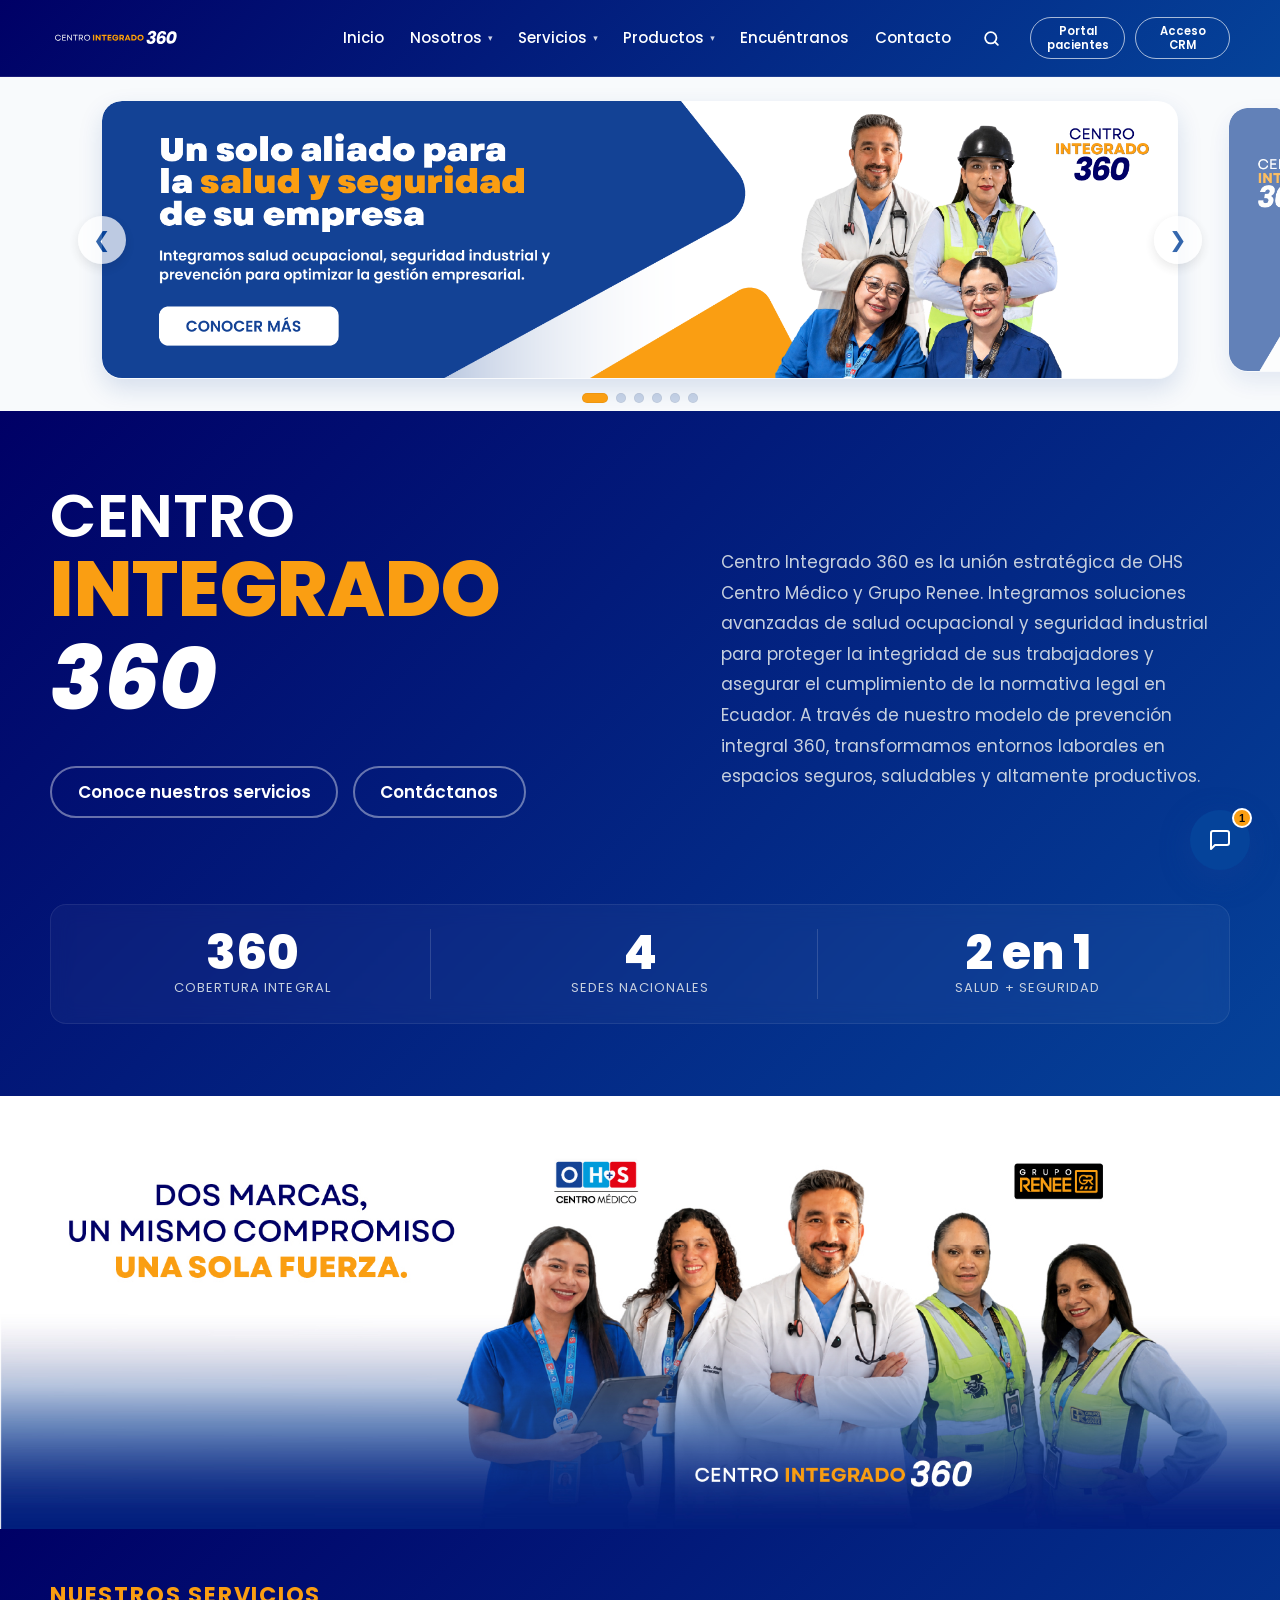
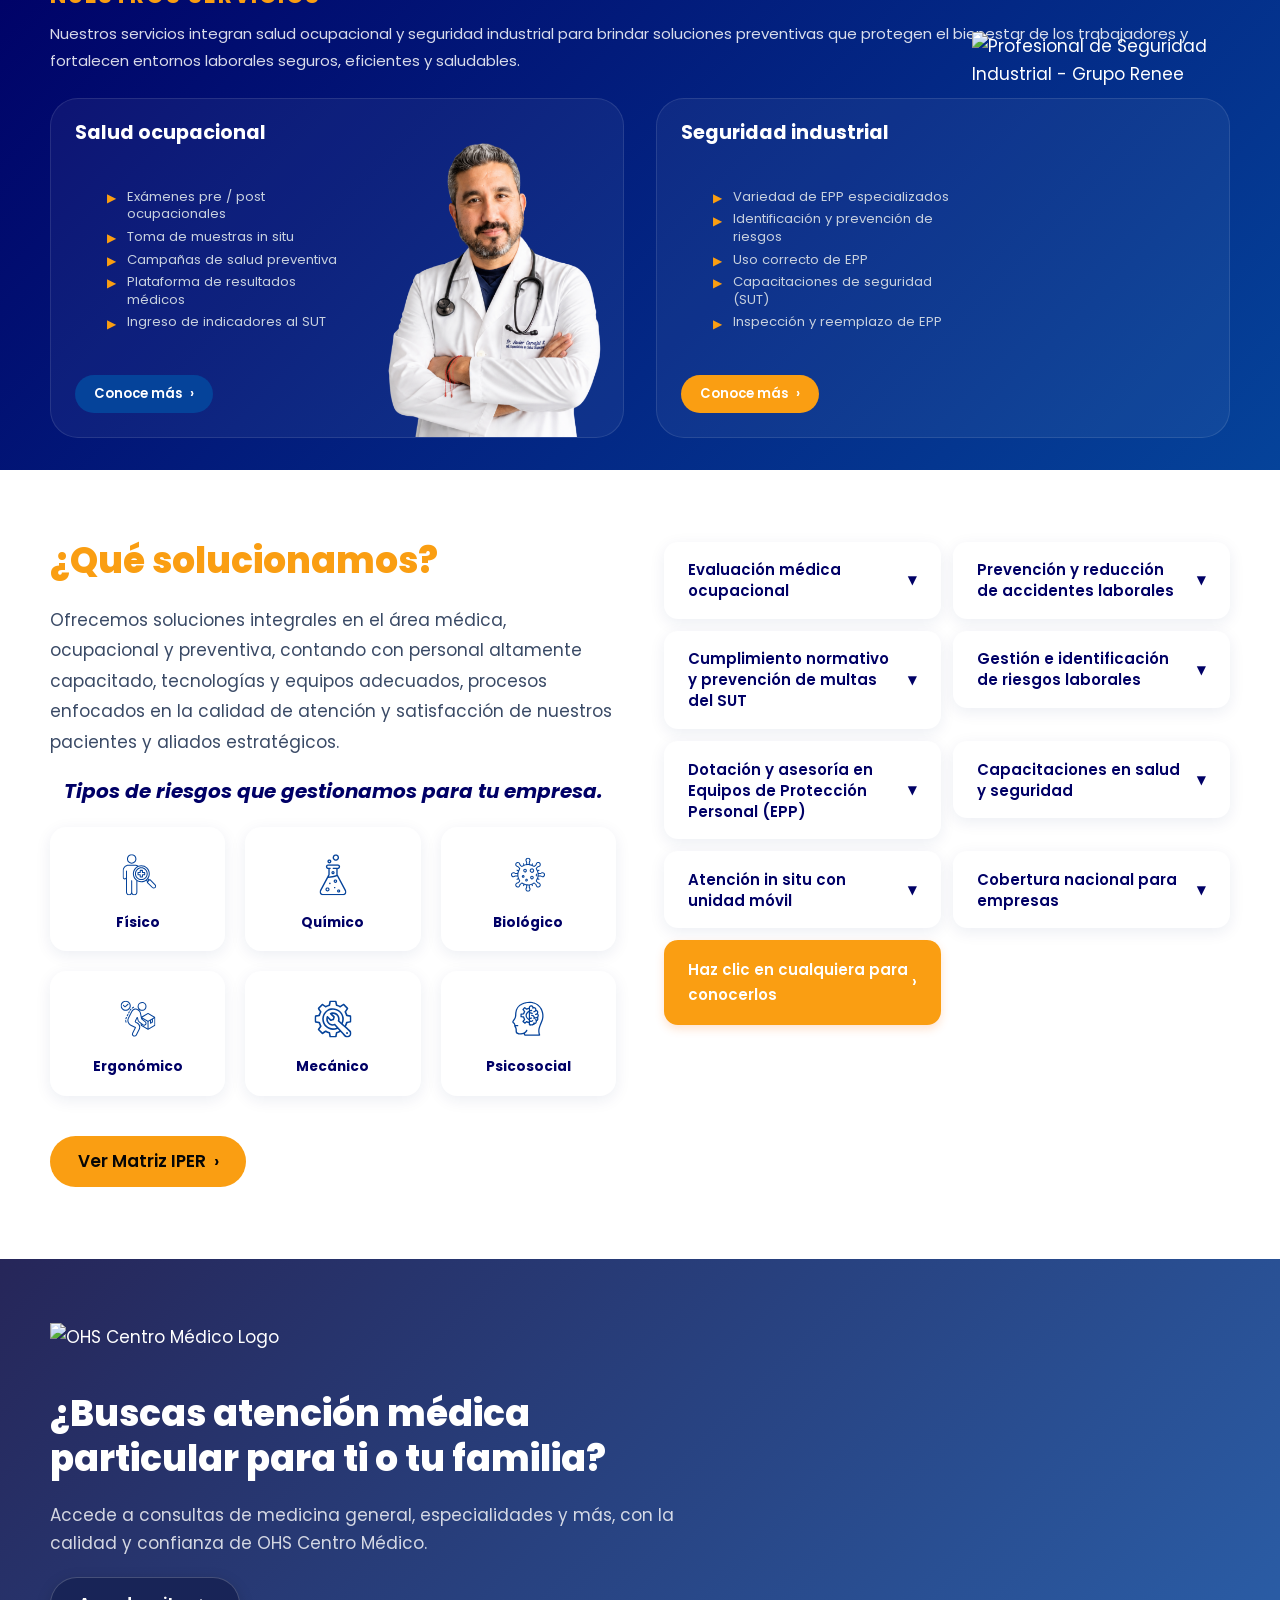
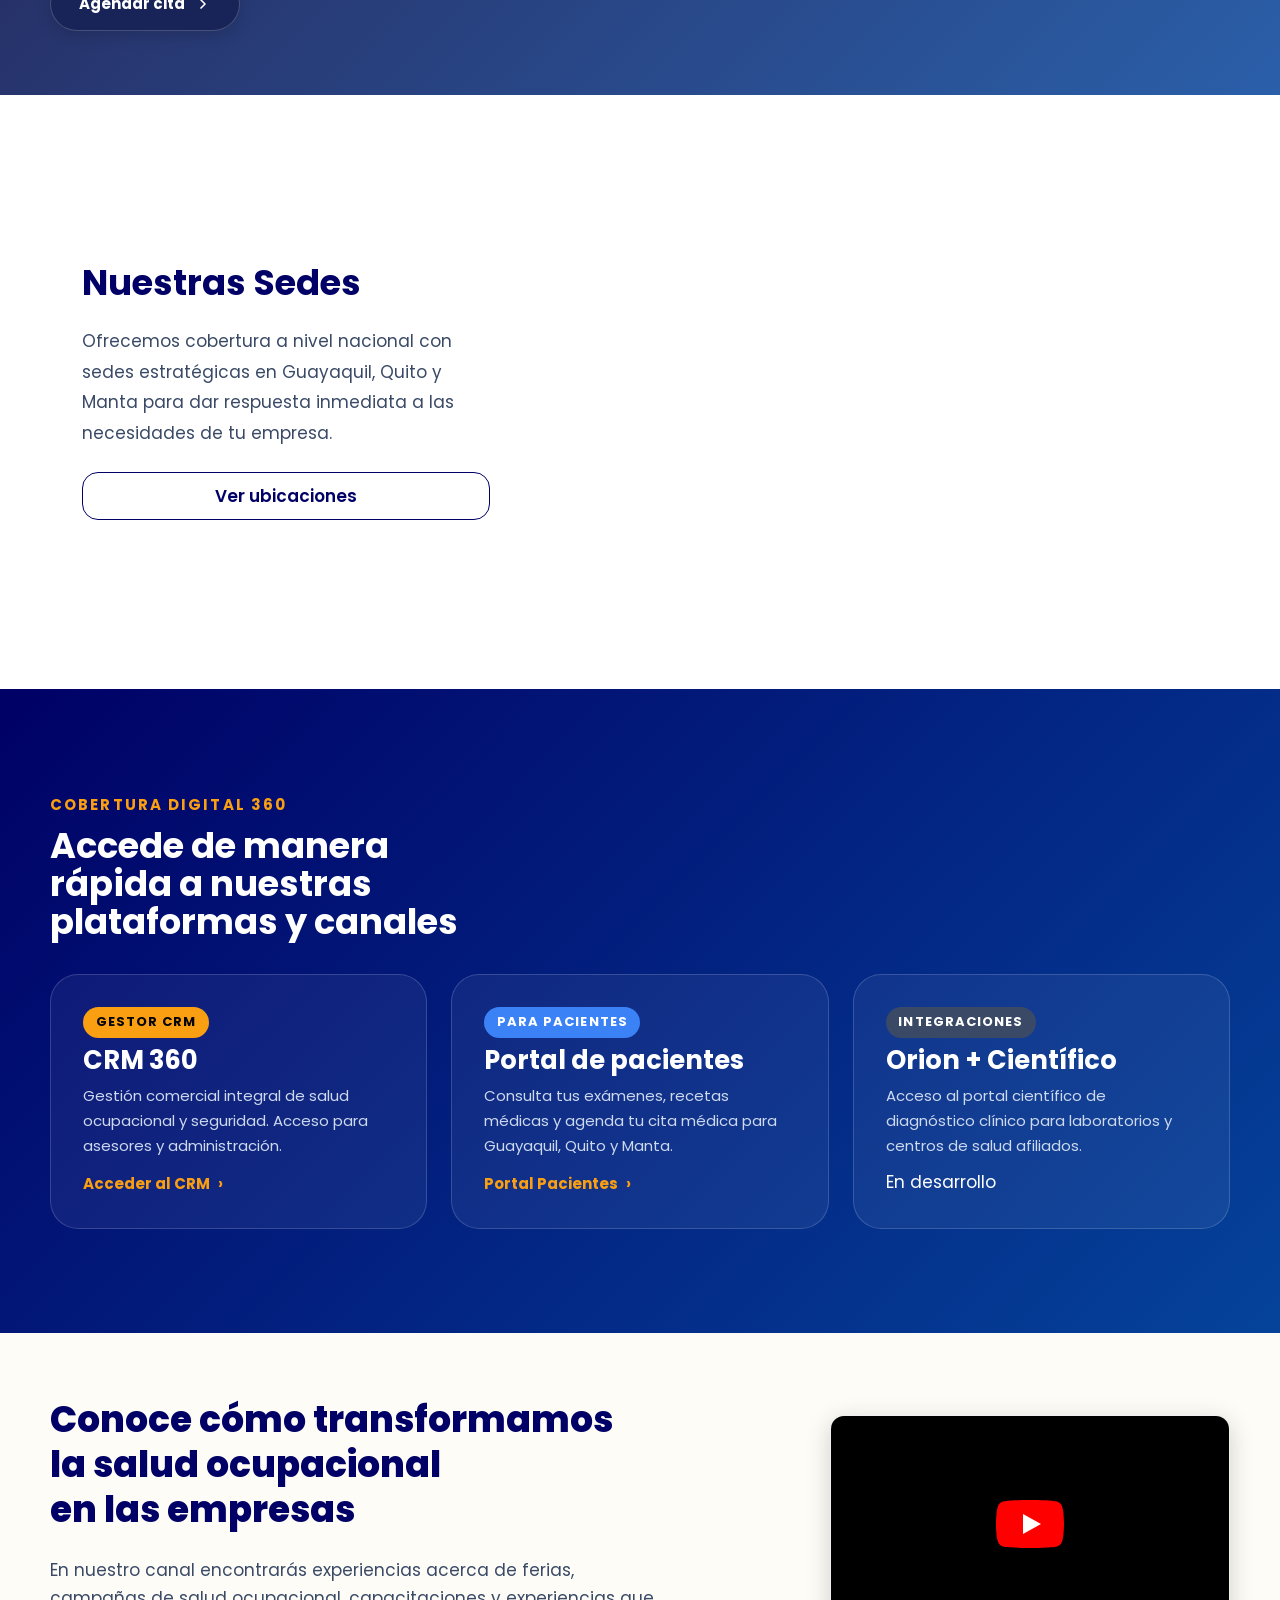
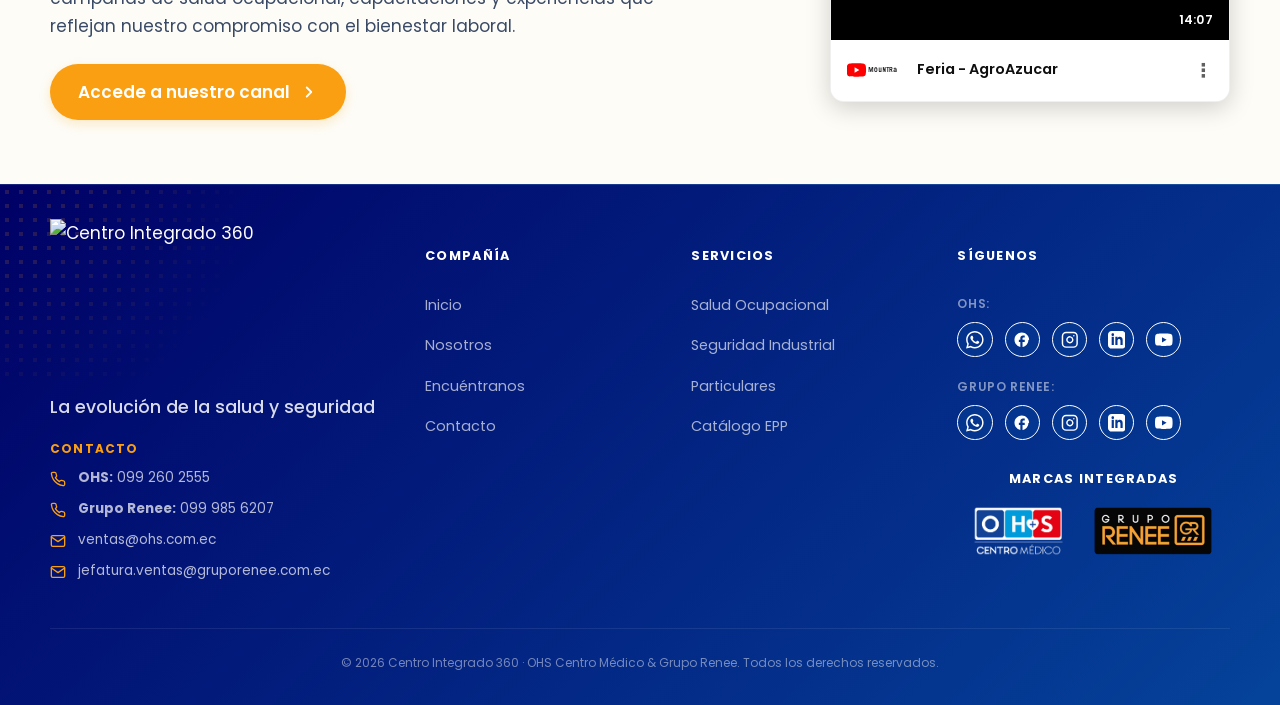
==== commit 10cd737b: "Final" ====
--- a/index.html
+++ b/index.html
@@ -74,13 +74,7 @@
 
         <a href="encuentranos.html" class="dropdown-trigger">Encuéntranos</a>
 
-        <div class="nav-item-dropdown">
-          <a href="contacto.html" class="dropdown-trigger">Contacto</a>
-          <div class="dropdown-menu">
-            <a href="contacto.html">Formulario de Contacto</a>
-            <a href="#contacto">Canales de WhatsApp</a>
-          </div>
-        </div>
+        <a href="contacto.html" class="dropdown-trigger">Contacto</a>
 
         <button class="search-trigger-btn" id="searchTriggerBtn" aria-label="Buscar en el sitio">
           <svg width="17" height="17" viewBox="0 0 24 24" fill="none" stroke="currentColor" stroke-width="2.5"
@@ -223,7 +217,7 @@
     <section class="section fuerza" id="nosotros" aria-label="Una Sola Fuerza - OHS + Grupo Renee">
       <div class="fuerza-inner">
         <picture class="fuerza-picture">
-          <source media="(max-width: 768px)" srcset="assets/img/Homepage/una%20sola%20fuerza-movil.jpg.jpeg" />
+          <source media="(max-width: 980px)" srcset="assets/img/Homepage/una%20sola%20fuerza-movil.jpg.jpeg" />
           <img src="assets/img/Homepage/una sola fuerza-100.jpg.jpeg" alt="Una Sola Fuerza - Dos marcas, un mismo compromiso" class="fuerza-img" />
         </picture>
       </div>
--- a/assets/css/styles.css
+++ b/assets/css/styles.css
@@ -3124,9 +3124,7 @@
   overflow: hidden;
   width: 100% !important;
   max-width: 100% !important;
-  display: flex !important;
-  justify-content: center !important;
-  align-items: center !important;
+  margin: 0 !important;
 }
 
 .fuerza-inner {
@@ -3134,17 +3132,16 @@
   width: 100% !important;
   max-width: 100% !important;
   margin: 0 !important;
-  display: flex !important;
-  justify-content: center !important;
-  align-items: center !important;
-  text-align: center !important;
+  display: block !important;
 }
 
 .fuerza-picture {
   display: block !important;
   width: 100% !important;
   max-width: 100% !important;
-  margin: 0 auto !important;
+  margin: 0 !important;
+  padding: 0 !important;
+  border-radius: 0 !important;
 }
 
 .fuerza-picture source,
@@ -3153,9 +3150,12 @@
   width: 100% !important;
   max-width: 100% !important;
   height: auto !important;
+  max-height: 85vh;
+  object-fit: cover;
+  object-position: center;
   display: block !important;
   margin: 0 auto !important;
-  object-fit: contain !important;
+  border-radius: 0 !important;
 }
 
 .fuerza::before {
@@ -4029,14 +4029,14 @@
   .serv-card {
     display: block !important;
     position: relative !important;
-    padding: 1.25rem 1rem 1.25rem 1.25rem !important;
+    padding: 1.25rem 0.85rem 1.25rem 0.75rem !important;
     overflow: hidden !important;
     min-height: 240px !important;
   }
 
   .serv-card-content {
-    width: 70% !important;
-    max-width: 70% !important;
+    width: 68% !important;
+    max-width: 68% !important;
     display: flex !important;
     flex-direction: column !important;
     gap: 0.55rem !important;
@@ -4060,7 +4060,8 @@
   .serv-card ul li {
     font-size: 0.83rem !important;
     line-height: 1.35 !important;
-    padding-left: 1.1rem !important;
+    padding-left: 0.95rem !important;
+    color: var(--blanco) !important;
   }
 
   .serv-card ul li::before {
@@ -4078,12 +4079,12 @@
   .serv-card-media {
     position: absolute !important;
     bottom: 0 !important;
-    right: -10px !important;
+    right: -8px !important;
     top: auto !important;
     left: auto !important;
     height: 92% !important;
     max-height: 240px !important;
-    width: 42% !important;
+    width: 44% !important;
     display: flex !important;
     justify-content: flex-end !important;
     align-items: flex-end !important;
@@ -4101,6 +4102,27 @@
     vertical-align: bottom !important;
     display: block !important;
   }
+
+@media (max-width: 430px) {
+  .serv-card {
+    padding: 1.15rem 0.5rem 1.15rem 0.6rem !important;
+  }
+
+  .serv-card-content {
+    width: 68% !important;
+    max-width: 68% !important;
+  }
+
+  .serv-card ul li {
+    padding-left: 0.85rem !important;
+  }
+
+  .serv-card-media {
+    right: -24px !important;
+    width: 42% !important;
+    max-height: 230px !important;
+  }
+}
 
   .solucionamos-grid {
     grid-template-columns: 1fr;
@@ -4228,7 +4250,7 @@
 }
 
 /* =========================================================
-   Soporte para Pantallas Grandes / Smart TVs (Widescreen)
+   Soporte para Pantallas Grandes / Smart TVs (Widescreen & 4K)
    ========================================================= */
 @media (min-width: 1600px) {
   :root {
@@ -4246,4 +4268,22 @@
   html {
     font-size: 19px; /* Mayor escala para legibilidad óptima en TVs */
   }
+}
+
+@media (min-width: 2560px) {
+  :root {
+    --maxw: 1860px; /* Ancho amplio para monitores 2K/4K */
+  }
+  html {
+    font-size: 21px; /* Escala tipográfica para pantallas 2K/4K */
+  }
+}
+
+@media (min-width: 3400px) {
+  :root {
+    --maxw: 2200px; /* Ancho óptimo para televisores Smart TV 4K UHD */
+  }
+  html {
+    font-size: 24px; /* Legibilidad excelente a distancia en Smart TV 4K */
+  }
 }
--- a/assets/css/header.css
+++ b/assets/css/header.css
@@ -36,11 +36,12 @@
 }
 
 .site-header .brand-logo-img {
-  height: 6rem;
-  width: auto;
-  margin-top: -1.5rem;
-  margin-bottom: -1.5rem;
-  display: block;
+  height: 52px !important;
+  width: auto !important;
+  margin-top: 0 !important;
+  margin-bottom: 0 !important;
+  display: block !important;
+  object-fit: contain !important;
 }
 
 .site-header .brand-360 {
@@ -279,6 +280,11 @@
    ========================================================= */
 @media (max-width: 980px) {
 
+  .site-header .container {
+    padding-left: 1.25rem !important;
+    padding-right: 1.25rem !important;
+  }
+
   .site-header .main-nav,
   .site-header .header-cta {
     display: none;
--- a/assets/css/styles-home.css
+++ b/assets/css/styles-home.css
@@ -145,12 +145,9 @@
     padding: 0 !important;
     position: relative;
     overflow: hidden;
-    border-radius: 0;
     width: 100% !important;
     max-width: 100% !important;
-    display: flex !important;
-    justify-content: center !important;
-    align-items: center !important;
+    margin: 0 !important;
 }
 
 .fuerza-inner {
@@ -158,17 +155,16 @@
     width: 100% !important;
     max-width: 100% !important;
     margin: 0 !important;
-    display: flex !important;
-    justify-content: center !important;
-    align-items: center !important;
-    text-align: center !important;
+    display: block !important;
 }
 
 .fuerza-picture {
     display: block !important;
     width: 100% !important;
     max-width: 100% !important;
-    margin: 0 auto !important;
+    margin: 0 !important;
+    padding: 0 !important;
+    border-radius: 0 !important;
 }
 
 .fuerza-picture source,
@@ -177,9 +173,12 @@
     width: 100% !important;
     max-width: 100% !important;
     height: auto !important;
+    max-height: 85vh;
+    object-fit: cover;
+    object-position: center;
     display: block !important;
     margin: 0 auto !important;
-    object-fit: contain !important;
+    border-radius: 0 !important;
 }
 
 .fuerza::before,
@@ -289,7 +288,7 @@
     width: 100%;
 }
 
-.brand-logo-img {
+.fuerza-logos-wrap .brand-logo-img {
     max-height: 88px;
     width: auto;
     object-fit: contain;
@@ -472,7 +471,7 @@
         gap: 1.5rem;
     }
 
-    .brand-logo-img {
+    .fuerza-logos-wrap .brand-logo-img {
         max-height: 60px;
     }
 
@@ -871,14 +870,14 @@
     .serv-card {
         display: block !important;
         position: relative !important;
-        padding: 1.25rem 1rem 1.25rem 1.25rem !important;
+        padding: 1.25rem 0.85rem 1.25rem 0.75rem !important;
         overflow: hidden !important;
         min-height: 250px !important;
     }
 
     .serv-card-content {
-        width: 70% !important;
-        max-width: 70% !important;
+        width: 68% !important;
+        max-width: 68% !important;
         display: flex !important;
         flex-direction: column !important;
         gap: 0.55rem !important;
@@ -902,7 +901,8 @@
     .serv-card ul li {
         font-size: 0.83rem !important;
         line-height: 1.35 !important;
-        padding-left: 1.1rem !important;
+        padding-left: 0.95rem !important;
+        color: var(--blanco) !important;
     }
 
     .serv-card ul li::before {
@@ -925,7 +925,7 @@
         left: auto !important;
         height: 95% !important;
         max-height: 250px !important;
-        width: 45% !important;
+        width: 44% !important;
         display: flex !important;
         justify-content: flex-end !important;
         align-items: flex-end !important;
@@ -942,6 +942,27 @@
         object-position: bottom right !important;
         vertical-align: bottom !important;
         display: block !important;
+    }
+}
+
+@media (max-width: 430px) {
+    .serv-card {
+        padding: 1.15rem 0.5rem 1.15rem 0.6rem !important;
+    }
+
+    .serv-card-content {
+        width: 68% !important;
+        max-width: 68% !important;
+    }
+
+    .serv-card ul li {
+        padding-left: 0.85rem !important;
+    }
+
+    .serv-card-media {
+        right: -24px !important;
+        width: 42% !important;
+        max-height: 230px !important;
     }
 }
 
